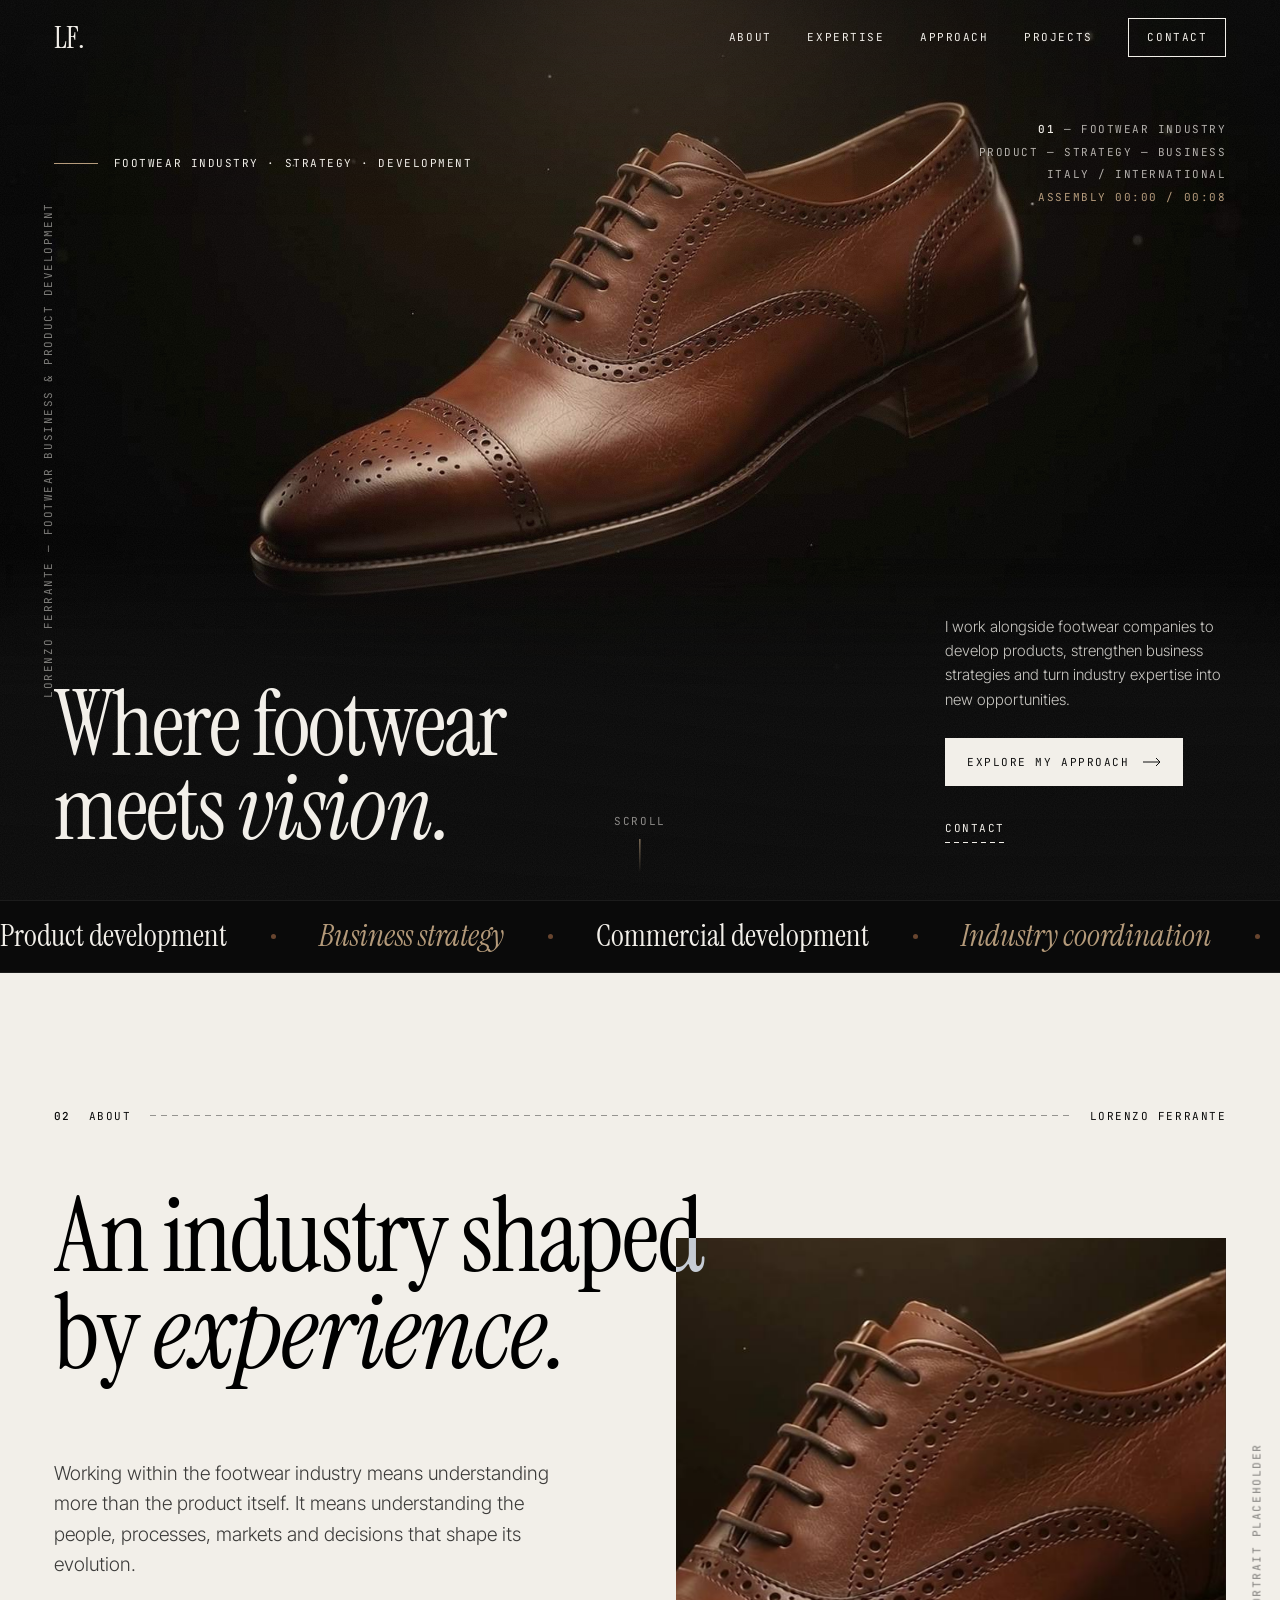
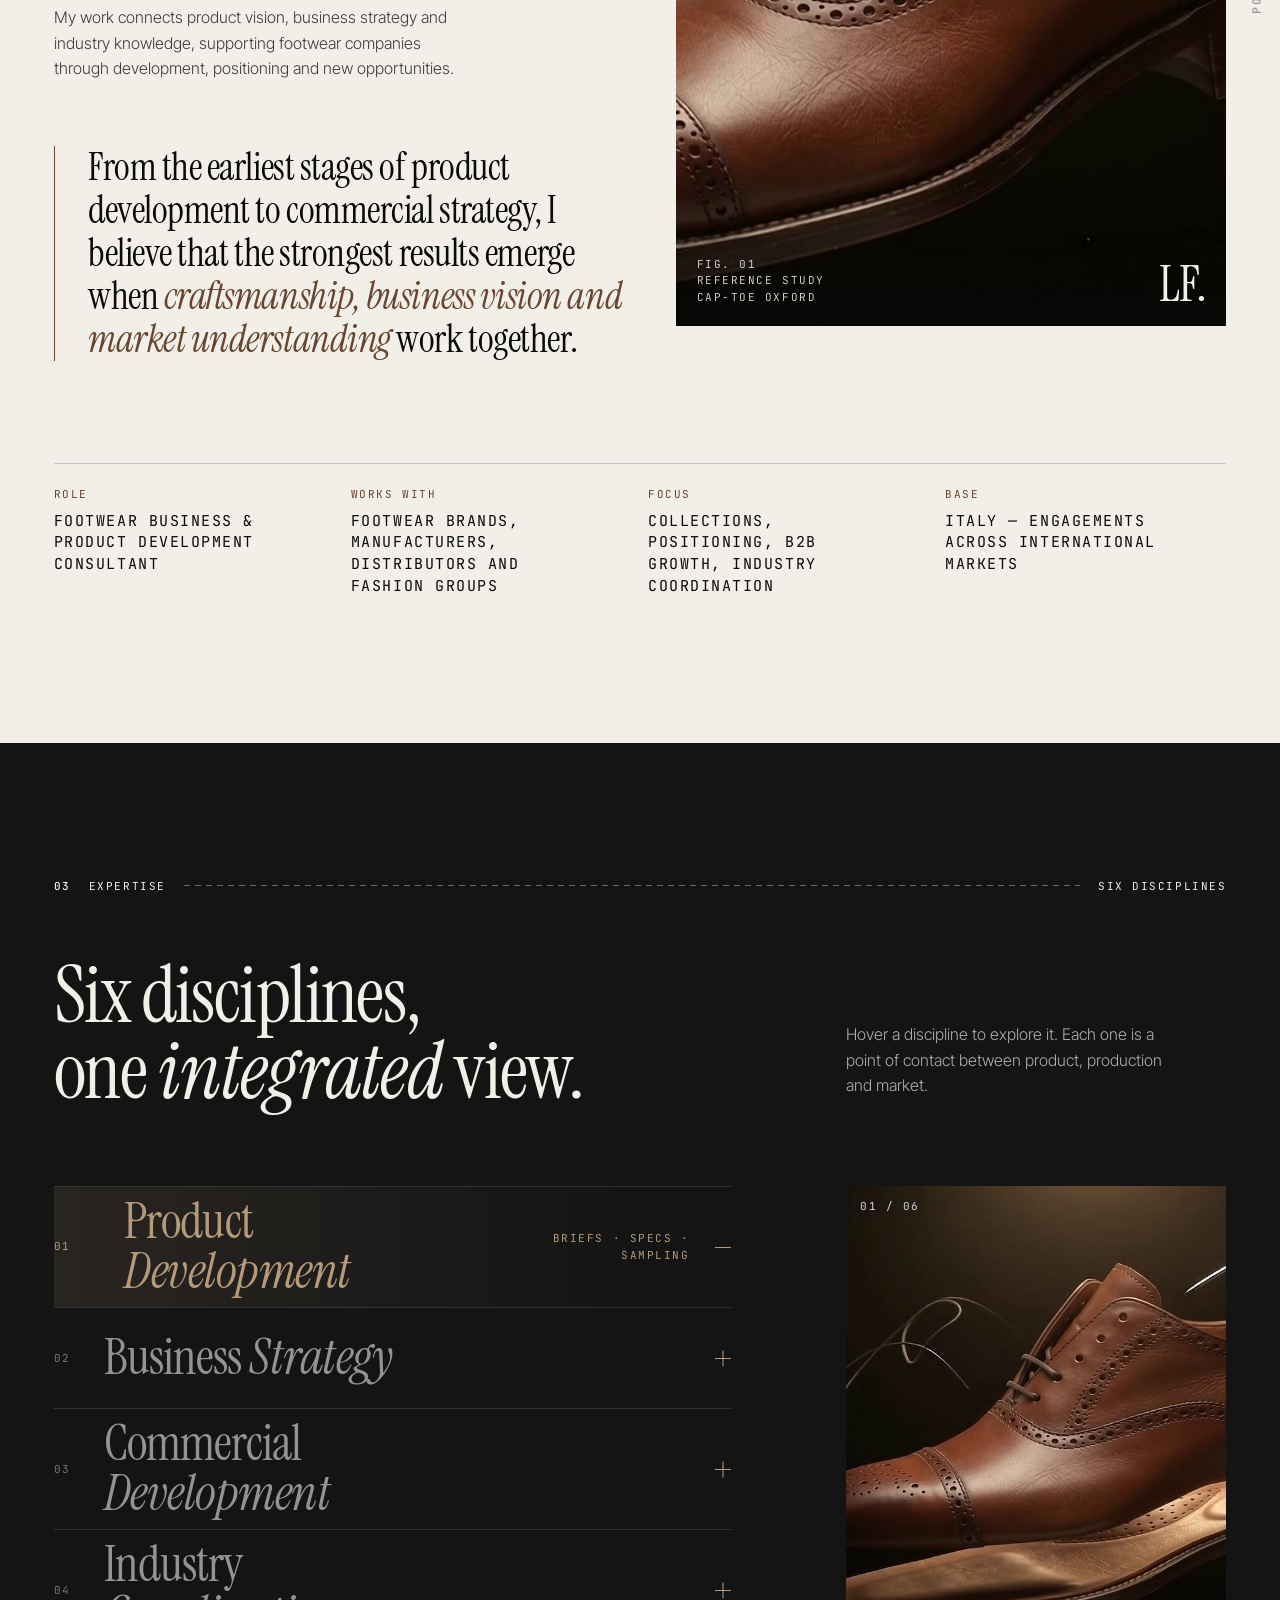
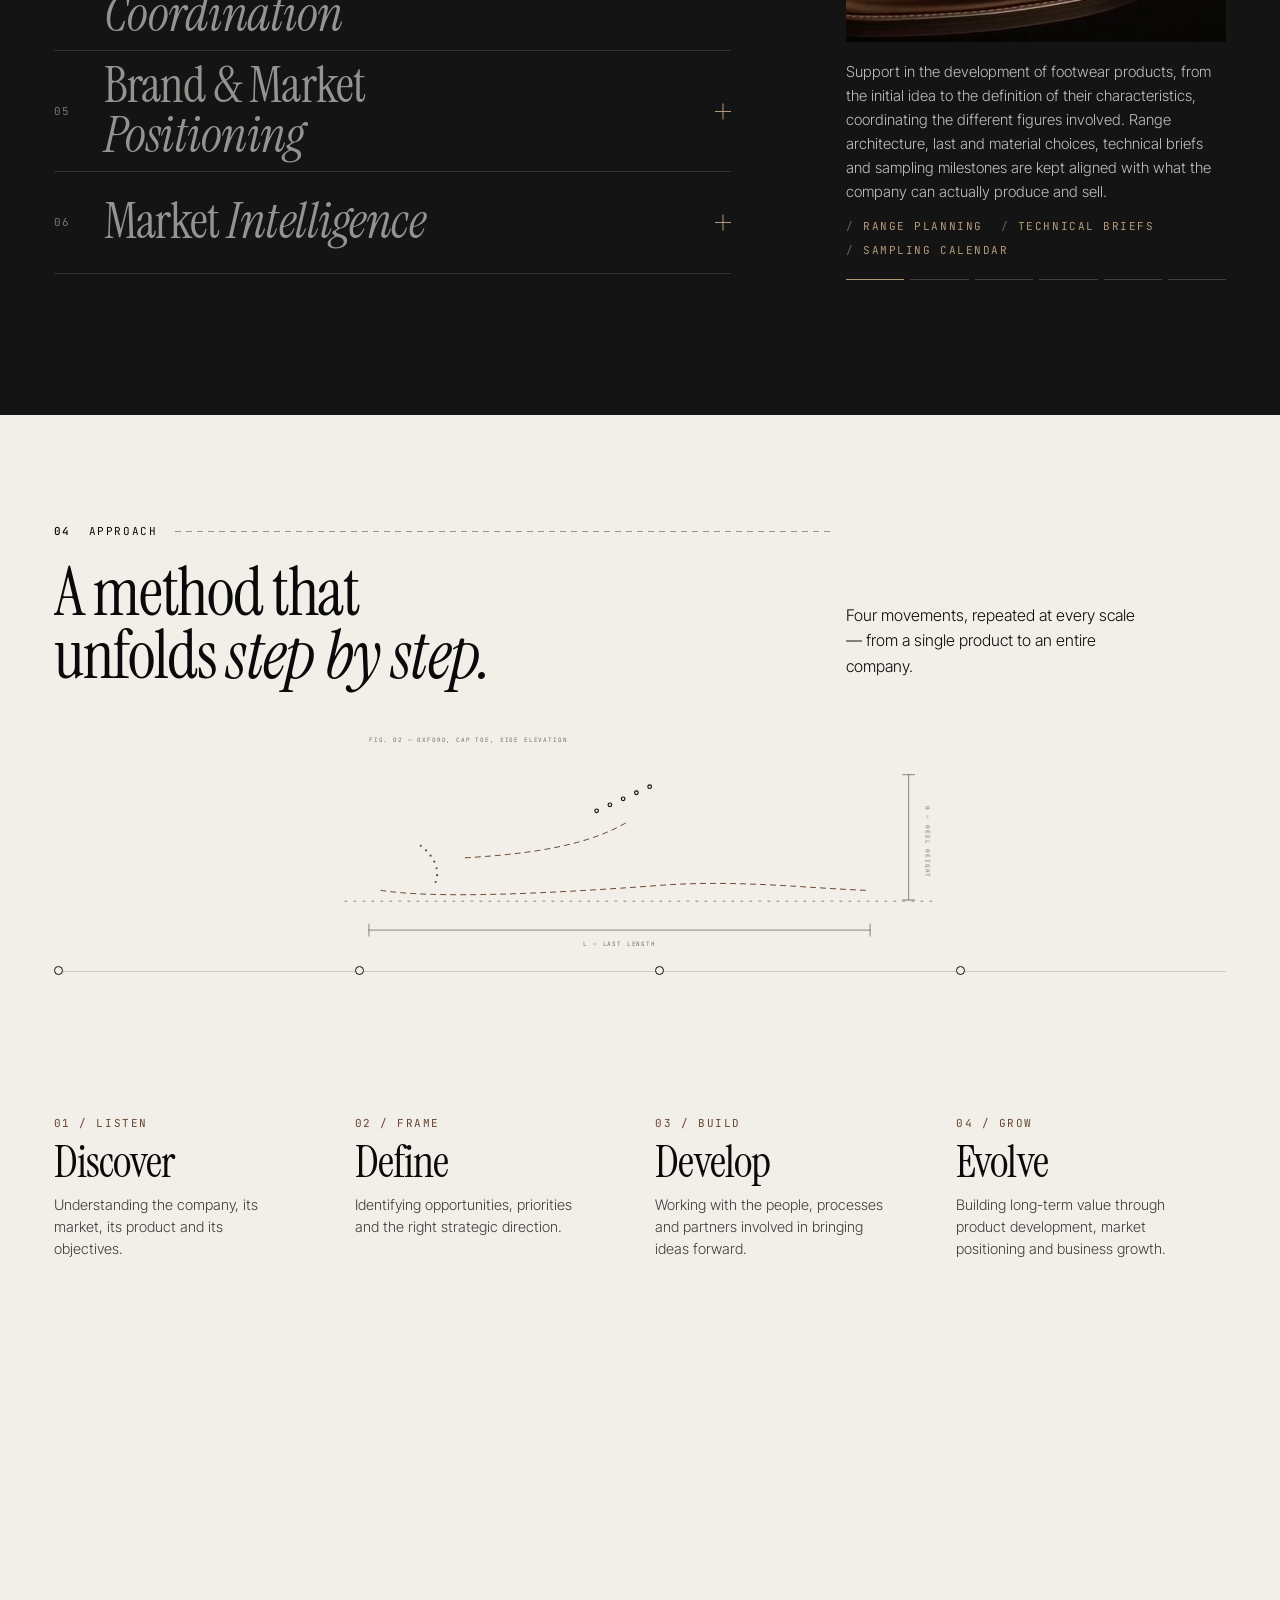
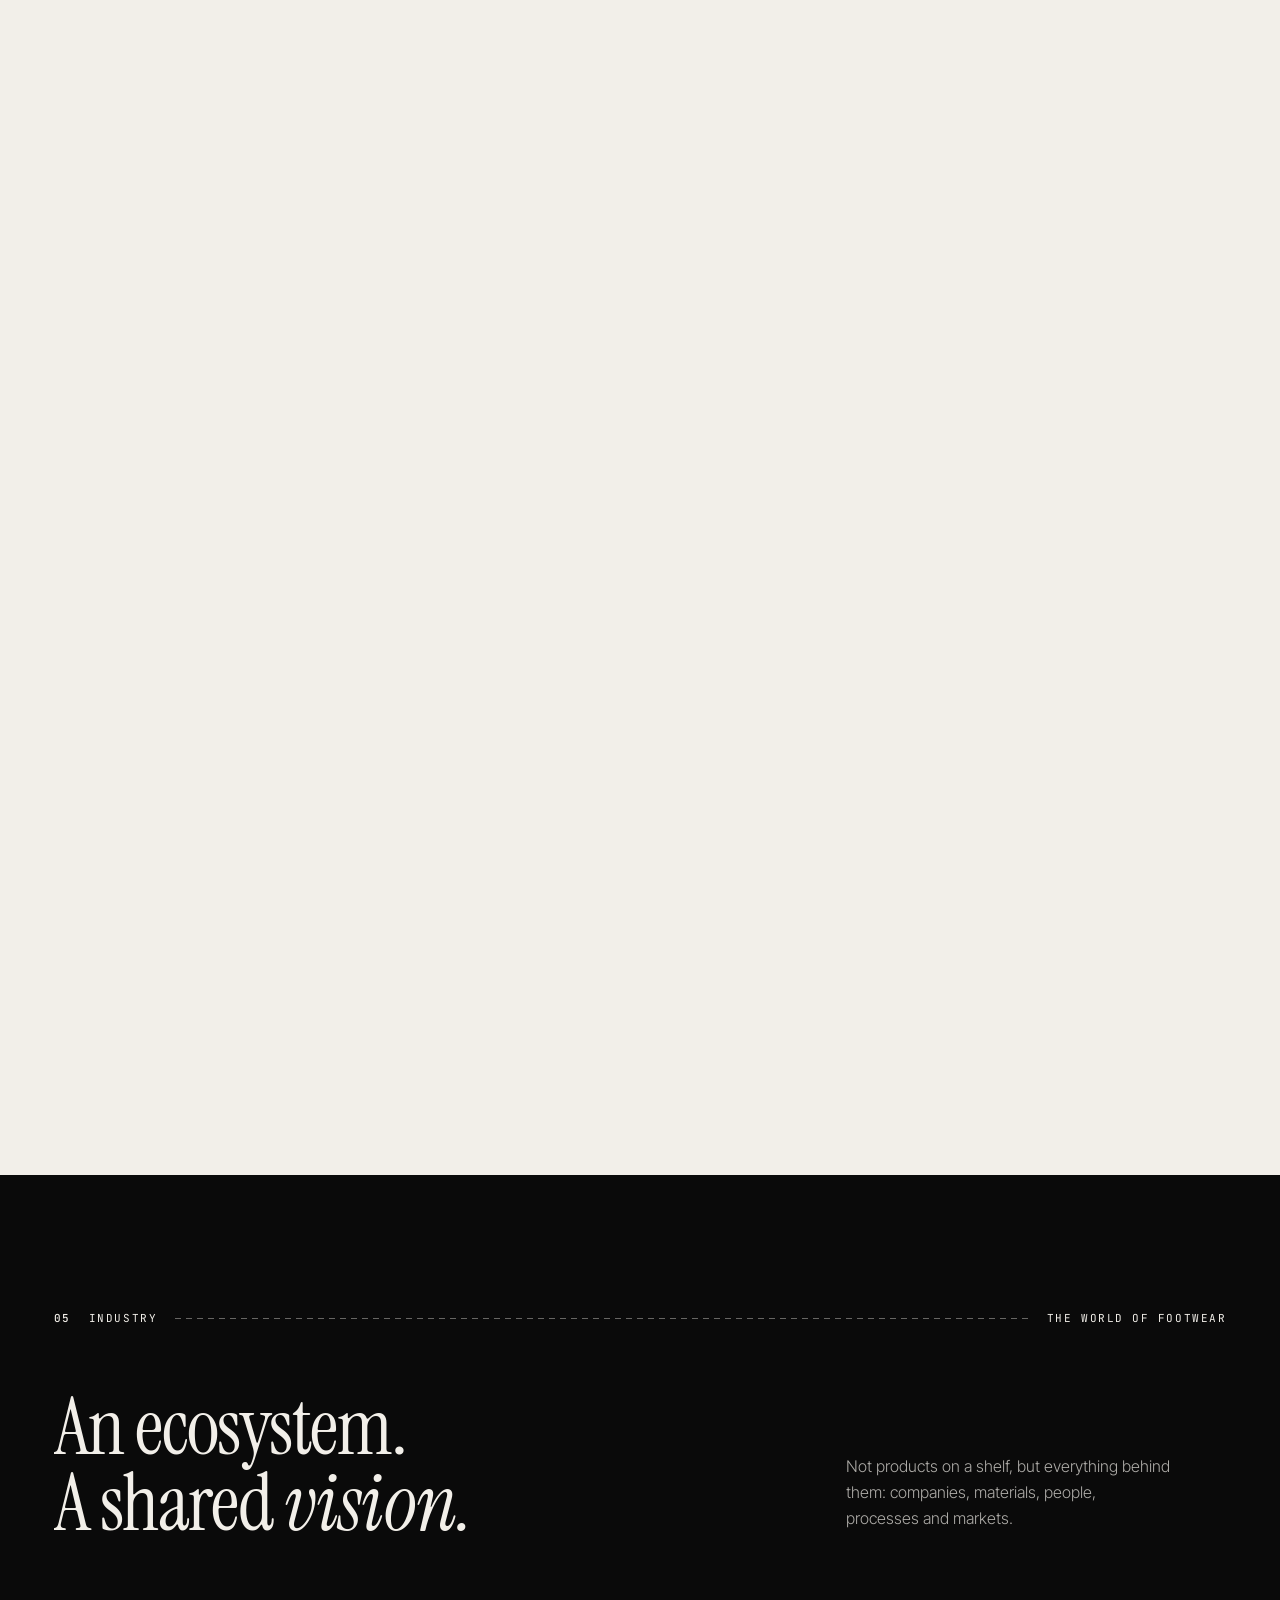
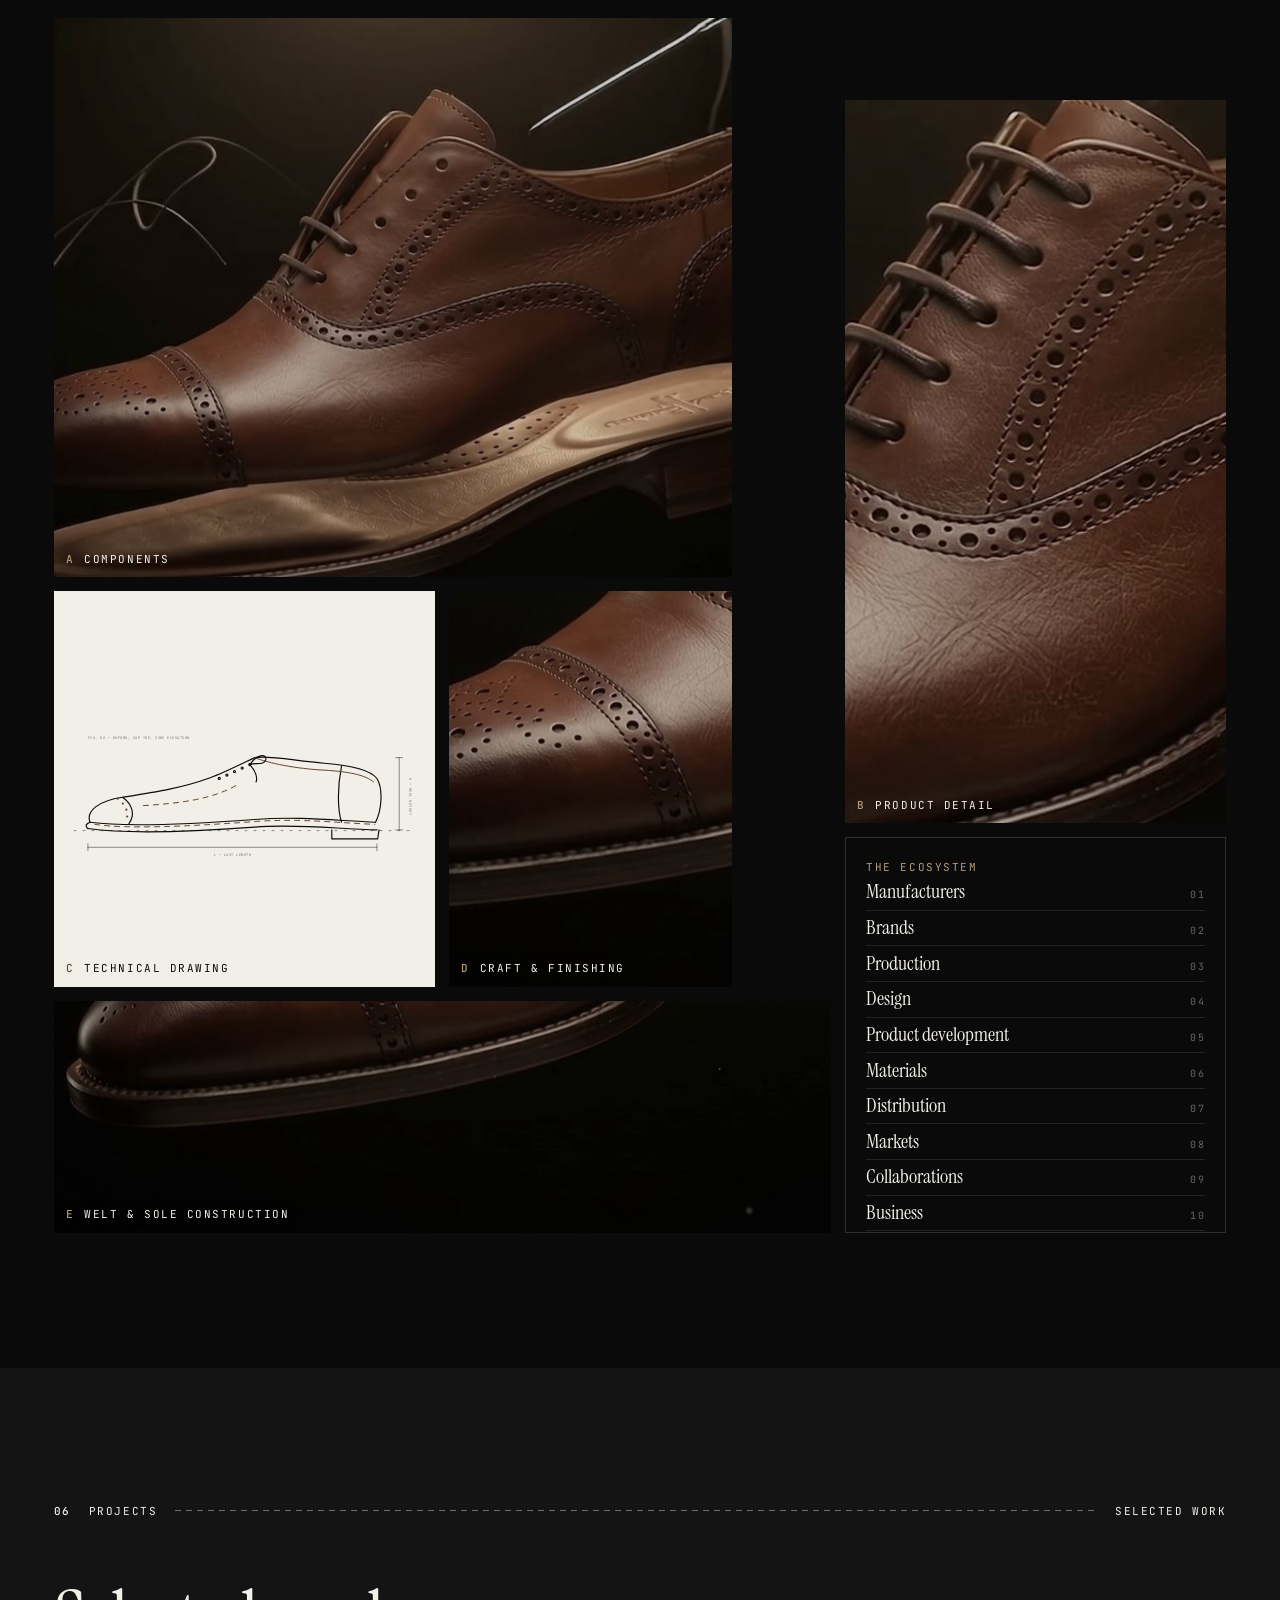
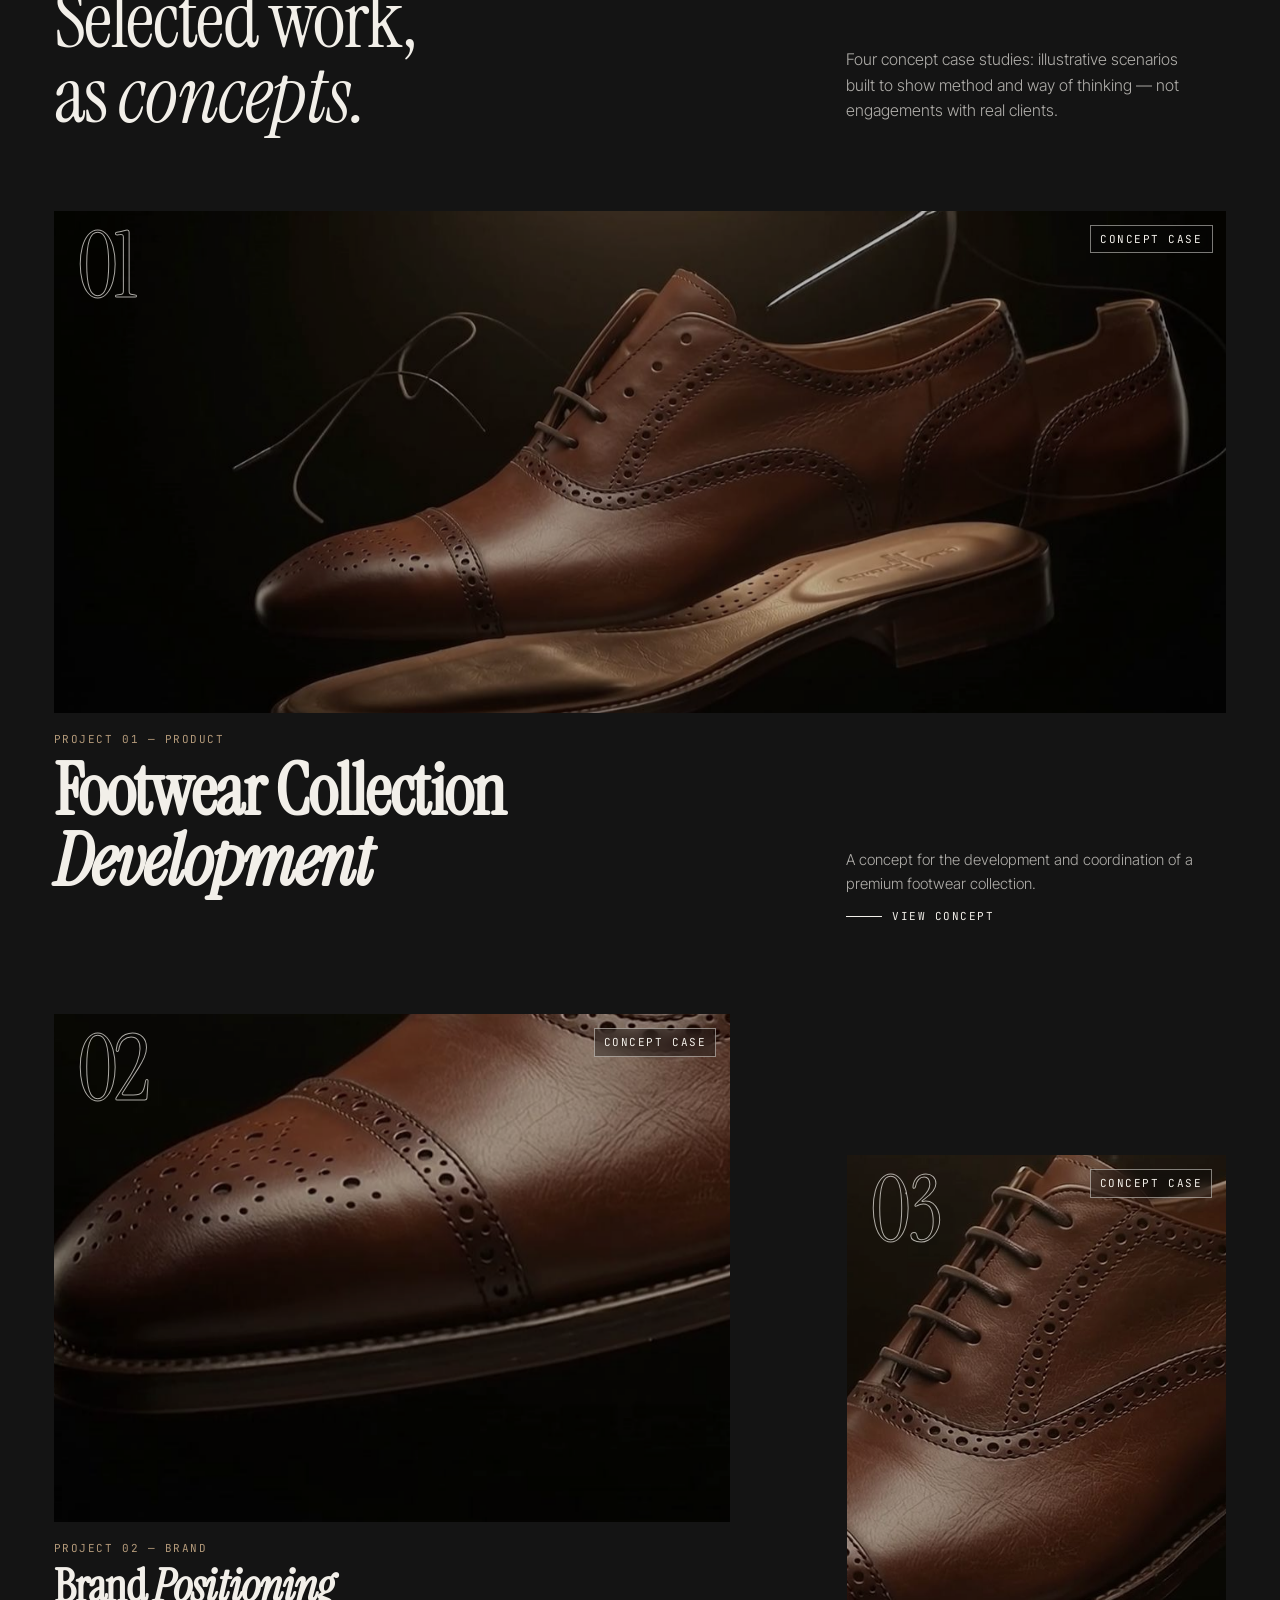
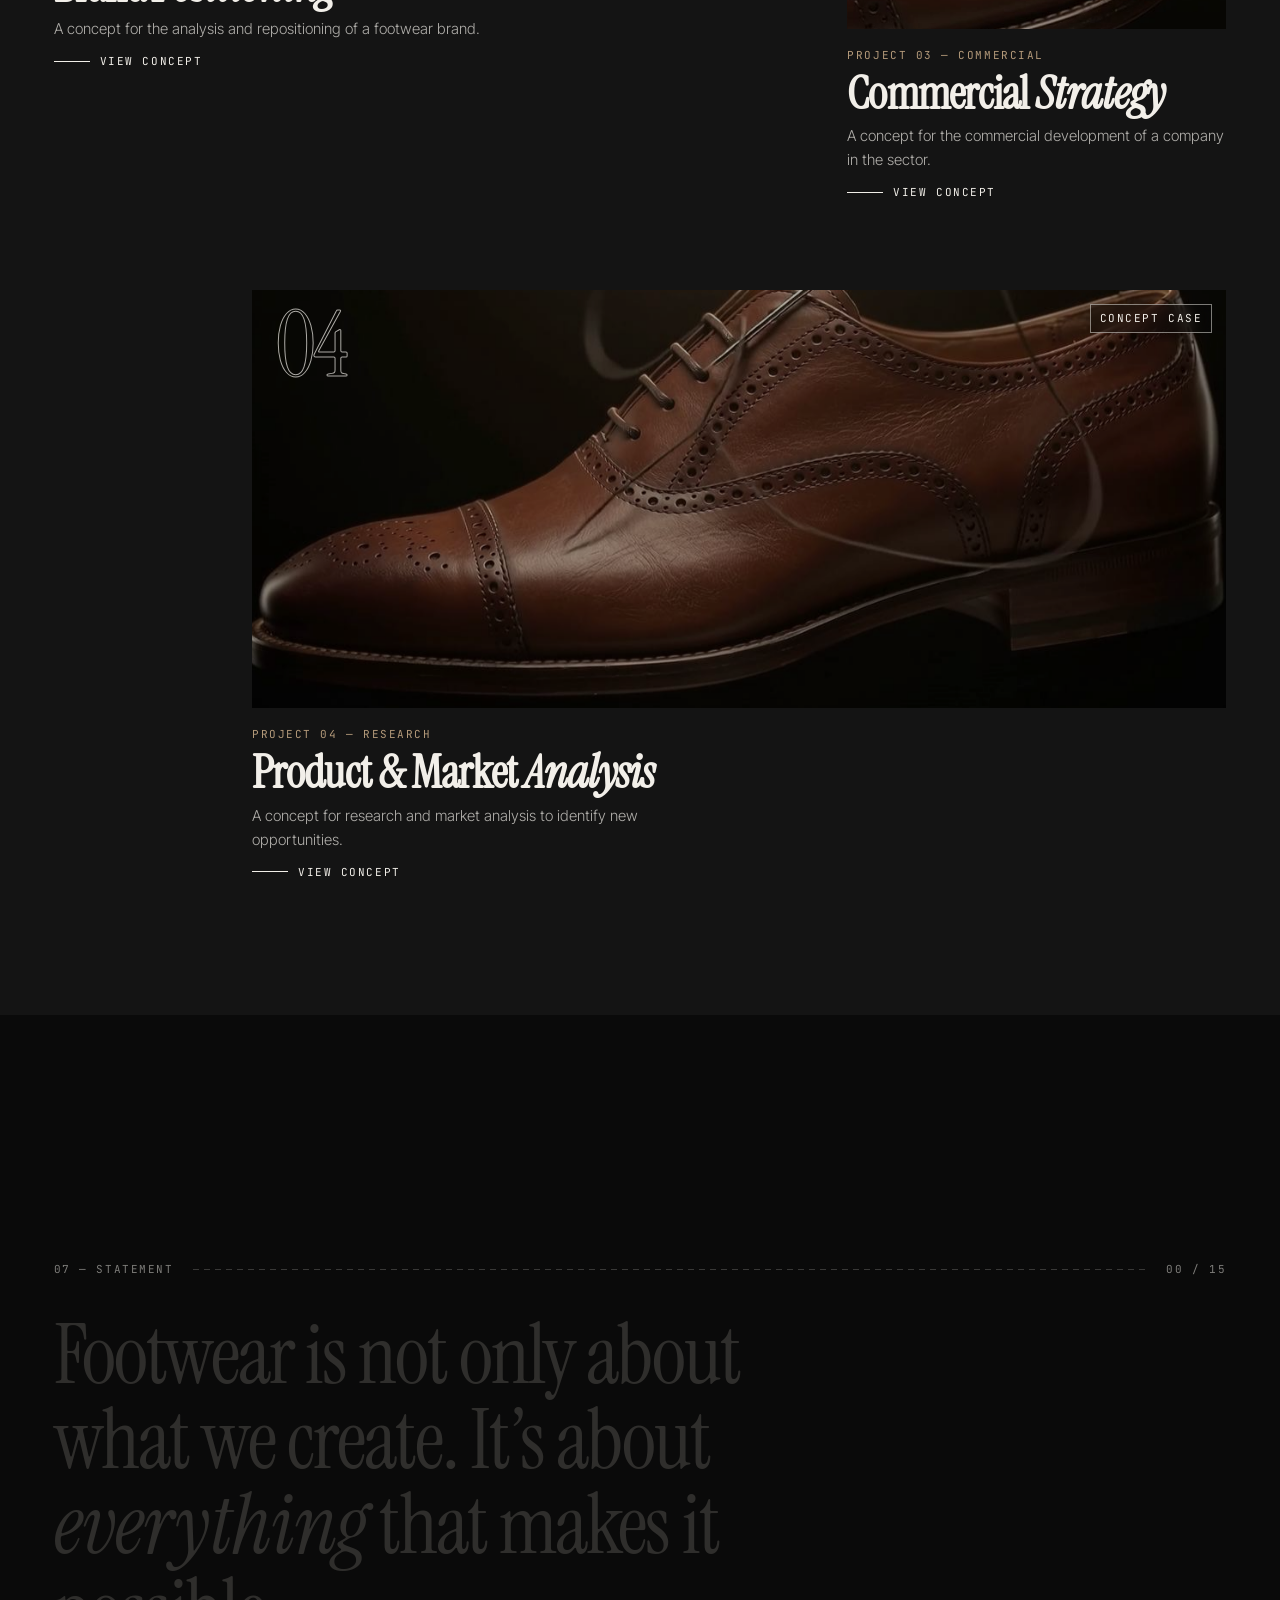
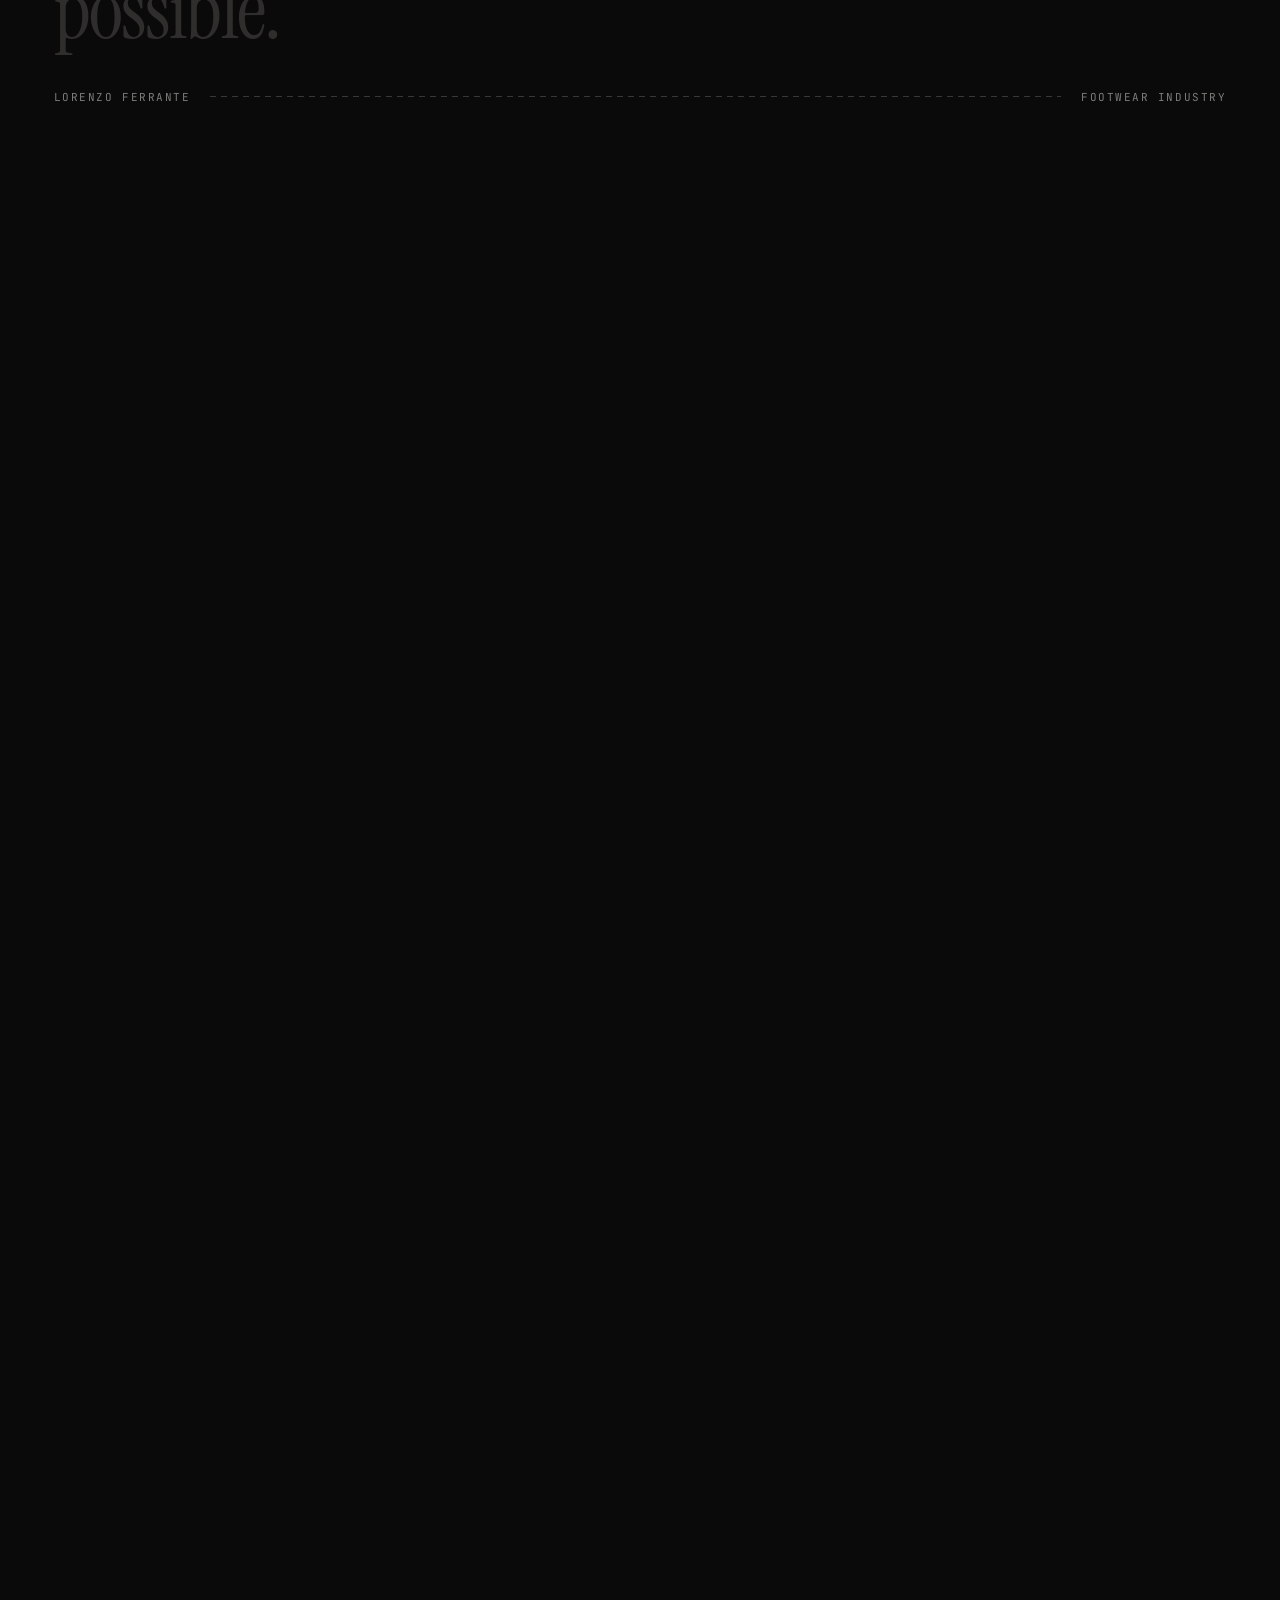
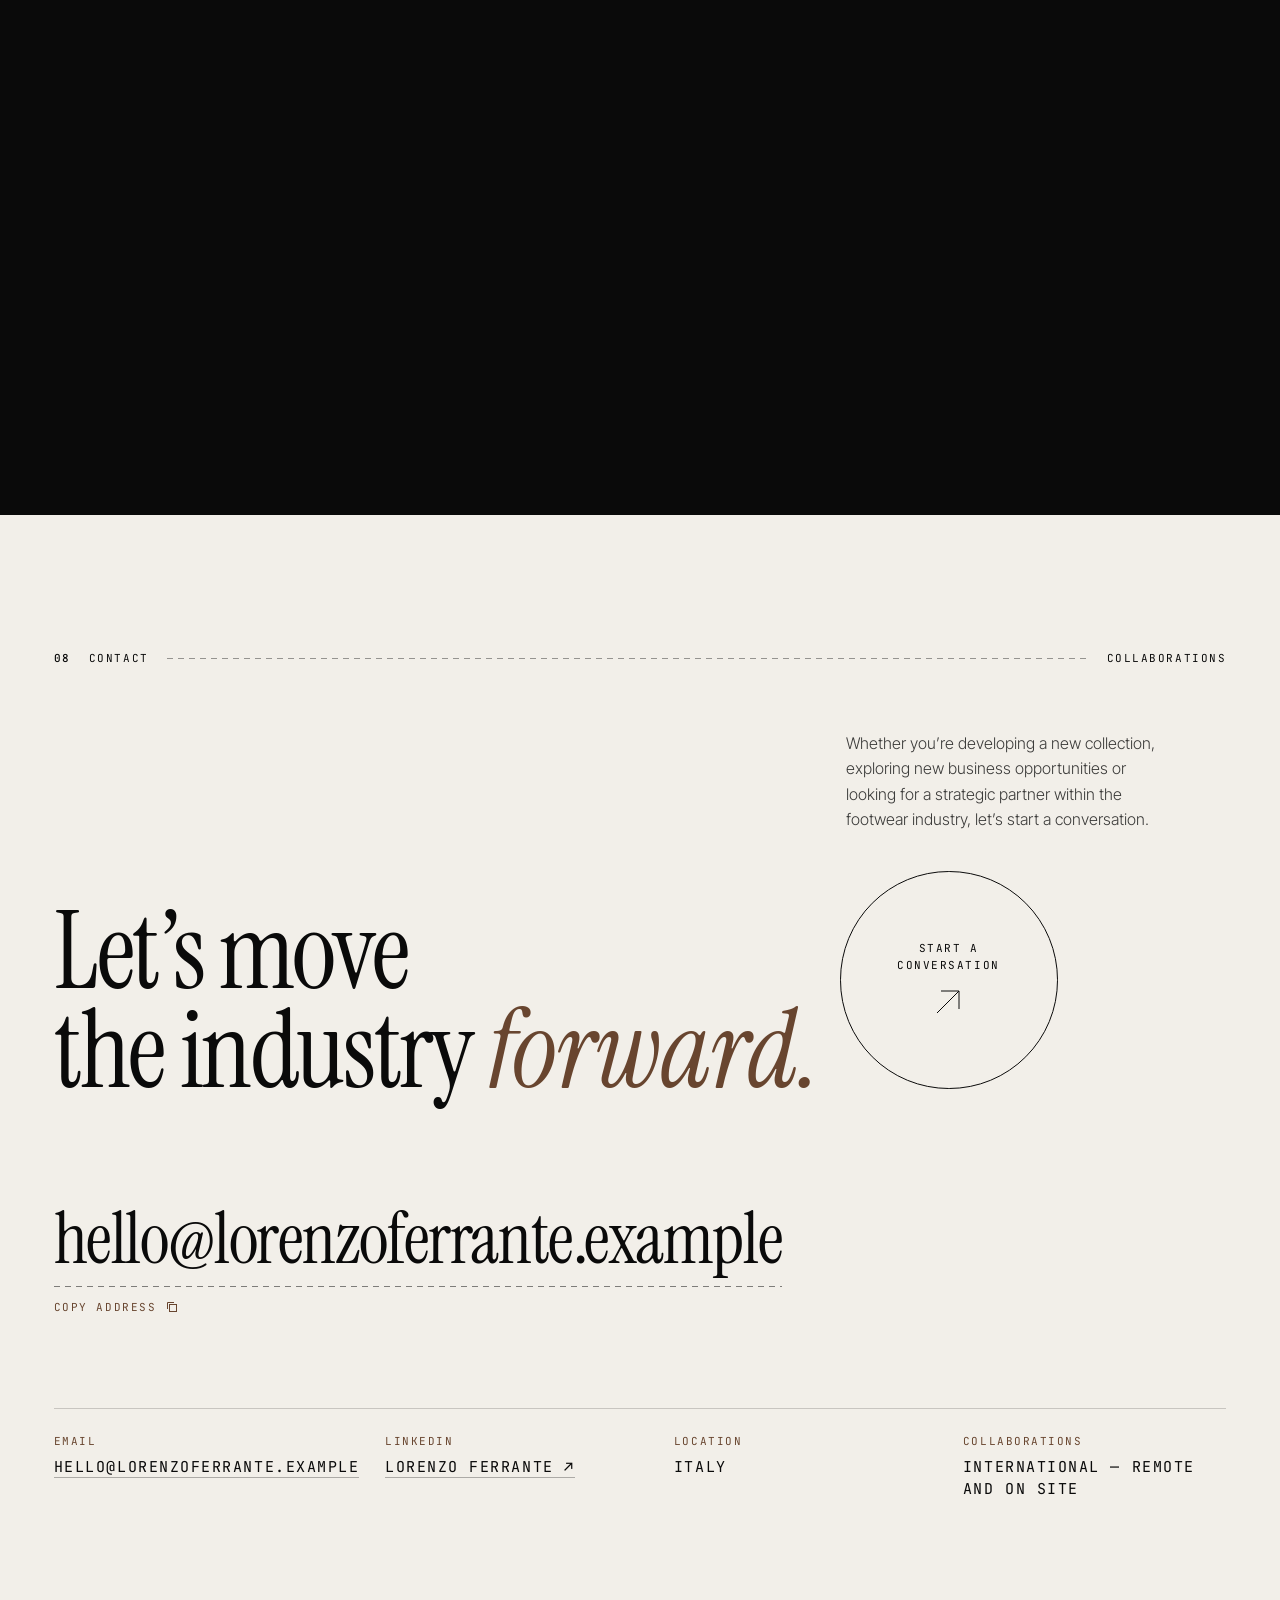
==== index.html @ ce283a49 "Add Lorenzo Ferrante footwear consultant site Co-Authored-By: Claude Sonnet 5.5 <noreply@anthropic.c" ====
<!doctype html>
<html lang="en">
<head>
<meta charset="utf-8">
<meta name="viewport" content="width=device-width, initial-scale=1, viewport-fit=cover">
<title>Lorenzo Ferrante — Footwear Business & Product Development Consultant</title>
<meta name="description" content="Lorenzo Ferrante works alongside footwear companies to develop products, strengthen business strategies and turn industry expertise into new opportunities. Italy / International.">
<meta name="theme-color" content="#0A0A0A">
<meta property="og:type" content="website">
<meta property="og:title" content="Lorenzo Ferrante — Where footwear meets vision.">
<meta property="og:description" content="Footwear Business & Product Development Consultant. Product, strategy, commercial development. Italy / International.">
<meta name="twitter:card" content="summary_large_image">
<link rel="preconnect" href="https://fonts.googleapis.com">
<link rel="preconnect" href="https://fonts.gstatic.com" crossorigin>
<link href="https://fonts.googleapis.com/css2?family=Instrument+Serif:ital@0;1&family=Inter+Tight:wght@300;400;500;600&family=JetBrains+Mono:wght@400;500&display=swap" rel="stylesheet">
<script>document.documentElement.classList.add('js')</script>
<noscript><style>.hero__poster{opacity:1!important}.hero__curtain{display:none}[data-io],.ln__i{opacity:1!important;transform:none!important;clip-path:none!important}</style></noscript>
<style>
/* ==========================================================================
   TOKENS
   ========================================================================== */
:root{
  --black:#0A0A0A; --carbon:#141414; --anthracite:#222222;
  --ivory:#F2EFE9; --leather:#B49A7A; --cuoio:#68452F; --steel:#8E8E88;
  --serif:"Instrument Serif","Cormorant Garamond",Georgia,"Times New Roman",serif;
  --sans:"Inter Tight","Inter",system-ui,-apple-system,"Segoe UI",Roboto,sans-serif;
  --mono:"JetBrains Mono",ui-monospace,SFMono-Regular,Menlo,monospace;
  --gutter:clamp(20px,4.2vw,72px);
  --ease:cubic-bezier(.77,0,.18,1);
  --ease-out:cubic-bezier(.16,1,.3,1);
  --nav-h:76px;
}
*,*::before,*::after{box-sizing:border-box;margin:0;padding:0}
html{background:var(--black);-webkit-text-size-adjust:100%;scroll-behavior:auto}
body{font-family:var(--sans);font-weight:300;font-size:16px;line-height:1.6;color:var(--ivory);background:var(--black);overflow-x:clip;-webkit-font-smoothing:antialiased;text-rendering:optimizeLegibility}
img,video,svg{display:block;max-width:100%}
a{color:inherit;text-decoration:none}
button{font:inherit;color:inherit;background:none;border:0;cursor:pointer;text-align:inherit}
ul,ol{list-style:none}
::selection{background:var(--leather);color:var(--black)}
:focus-visible{outline:1px solid var(--leather);outline-offset:4px}
.skip{position:fixed;left:12px;top:-60px;z-index:200;background:var(--ivory);color:var(--black);padding:10px 14px;font:500 12px var(--mono);letter-spacing:.1em;text-transform:uppercase}
.skip:focus{top:12px}
/* film grain — static, cheap */
body::after{content:"";position:fixed;inset:0;z-index:90;pointer-events:none;opacity:.055;background-image:url("data:image/svg+xml;utf8,<svg xmlns='http://www.w3.org/2000/svg' width='160' height='160'><filter id='n'><feTurbulence type='fractalNoise' baseFrequency='.9' numOctaves='2' stitchTiles='stitch'/><feColorMatrix values='0 0 0 0 1  0 0 0 0 1  0 0 0 0 1  0 0 0 .9 0'/></filter><rect width='100%' height='100%' filter='url(%23n)'/></svg>")}

/* ==========================================================================
   TYPE
   ========================================================================== */
.mono{font-family:var(--mono);font-weight:400;font-size:11px;letter-spacing:.14em;text-transform:uppercase;line-height:1.5}
.display{font-family:var(--serif);font-weight:400;font-size:clamp(3rem,8.2vw,9.4rem);line-height:.92;letter-spacing:-.022em}
.display em,.h2 em,.statement em,.xp__t em{font-style:italic;letter-spacing:-.01em}
.h2{font-family:var(--serif);font-weight:400;font-size:clamp(2.6rem,6.2vw,7rem);line-height:.95;letter-spacing:-.02em}
.lead{font-size:clamp(1.05rem,1.35vw,1.3rem);line-height:1.6}
.stitch{height:1px;color:currentColor;opacity:.4;background:repeating-linear-gradient(90deg,currentColor 0 6px,transparent 6px 11px)}
.stitch--v{width:1px;height:auto;background:repeating-linear-gradient(180deg,currentColor 0 6px,transparent 6px 11px)}
.sec-label{display:flex;align-items:center;gap:18px;margin-bottom:clamp(28px,5vw,72px)}
.sec-label .stitch{flex:1}
.sec-label b{font-weight:500}

/* ==========================================================================
   SECTIONS BASE / THEMES
   ========================================================================== */
section{position:relative}
.sec{padding:clamp(88px,15vh,200px) var(--gutter)}
.theme-light{background:var(--ivory);color:var(--black)}
.theme-carbon{background:var(--carbon)}
.theme-black{background:var(--black)}
.vlabel{position:absolute;writing-mode:vertical-rl;transform:rotate(180deg);white-space:nowrap;opacity:.5}

/* ==========================================================================
   REVEAL SYSTEM
   ========================================================================== */
.js [data-io]{opacity:0;transform:translate3d(0,34px,0);transition:opacity 1.1s var(--ease-out) var(--d,0s),transform 1.3s var(--ease-out) var(--d,0s)}
.js [data-io].is-in{opacity:1;transform:none}
.ln{display:block;overflow:hidden;padding:0 .12em .14em 0;margin:0 -.12em -.14em 0}
.ln__i{display:block;will-change:transform}
.js [data-lines]:not(.hero__title) .ln__i{transform:translate3d(0,112%,0) rotate(2deg);transform-origin:0 100%;transition:transform 1.25s var(--ease-out) calc(var(--i,0)*.09s + var(--d,0s))}
.js [data-lines].is-in .ln__i,.js .is-ready .hero__title .ln__i{transform:none}
.js [data-lines]{opacity:1;transform:none}
/* image reveal */
.rv{position:relative;overflow:hidden;background:var(--anthracite)}
.js .rv{clip-path:inset(0 0 100% 0);transition:clip-path 1.4s var(--ease) var(--d,0s)}
.js .rv.is-in{clip-path:inset(0)}
.rv .px{position:absolute;inset:-7% 0;will-change:transform}
.rv img{width:100%;height:100%;object-fit:cover;transform:scale(1.16);transition:transform 2s var(--ease-out) var(--d,0s),filter .9s ease}
.rv.is-in img{transform:scale(1)}

/* ==========================================================================
   NAV
   ========================================================================== */
.nav{position:fixed;inset:0 0 auto 0;z-index:80;height:var(--nav-h);display:flex;align-items:center;justify-content:space-between;padding:0 var(--gutter);transition:background .5s ease,color .5s ease,transform .6s var(--ease),border-color .5s;border-bottom:1px solid transparent;color:var(--ivory)}
.nav.is-scrolled{background:rgba(10,10,10,.78);-webkit-backdrop-filter:blur(14px);backdrop-filter:blur(14px);border-color:rgba(242,239,233,.08)}
.nav.is-light{color:var(--black)}
.nav.is-light.is-scrolled{background:rgba(242,239,233,.82);border-color:rgba(10,10,10,.08)}
.nav.is-hidden{transform:translateY(-100%)}
.nav.menu-open{background:transparent;border-color:transparent;color:var(--ivory);transform:none;-webkit-backdrop-filter:none;backdrop-filter:none}
.nav__logo{font-family:var(--serif);font-size:31px;letter-spacing:-.02em;line-height:1;display:flex;align-items:baseline;gap:14px}
.nav__logo small{font:400 10px var(--mono);letter-spacing:.16em;text-transform:uppercase;opacity:.55;display:none}
.nav__links{display:flex;gap:clamp(20px,2.8vw,46px);align-items:center}
.nav__links a{position:relative;padding:6px 0}
.nav__links a:not(.nav__cta)::after{content:"";position:absolute;left:0;right:0;bottom:0;height:1px;background:currentColor;transform:scaleX(0);transform-origin:right;transition:transform .6s var(--ease)}
.nav__links a:not(.nav__cta):hover::after,.nav__links a.is-active::after{transform:scaleX(1);transform-origin:left}
.nav__cta{border:1px solid currentColor;padding:10px 18px!important;transition:background .4s,color .4s}
.nav__cta:hover{background:var(--ivory);color:var(--black)}
.nav.is-light .nav__cta:hover{background:var(--black);color:var(--ivory)}
.burger{display:none;align-items:center;gap:12px;padding:10px 0;position:relative;z-index:2}
.burger__lines{position:relative;width:30px;height:12px}
.burger__lines i{position:absolute;left:0;right:0;height:1px;background:currentColor;transition:transform .7s var(--ease),top .7s var(--ease),width .5s var(--ease)}
.burger__lines i:nth-child(1){top:0}.burger__lines i:nth-child(2){top:11px;width:60%;left:auto;right:0}
.menu-open .burger__lines i:nth-child(1){top:5px;transform:rotate(45deg)}
.menu-open .burger__lines i:nth-child(2){top:5px;width:100%;transform:rotate(-45deg)}
.burger__txt{position:relative;display:block;height:1.5em;overflow:hidden;width:5.2em}
.burger__txt span{display:block;transition:transform .6s var(--ease)}
.menu-open .burger__txt span{transform:translateY(-100%)}
.progress{position:absolute;left:0;bottom:-1px;height:1px;width:100%;background:var(--leather);transform:scaleX(0);transform-origin:0 50%}

/* fullscreen menu */
.menu{position:fixed;inset:0;z-index:70;background:var(--black);color:var(--ivory);display:grid;grid-template-columns:1fr;align-content:center;padding:calc(var(--nav-h) + 24px) var(--gutter) 32px;clip-path:inset(0 0 100% 0);visibility:hidden;transition:clip-path .9s var(--ease),visibility 0s linear .9s;overflow:hidden}
.menu.is-open{clip-path:inset(0);visibility:visible;transition:clip-path .9s var(--ease),visibility 0s}
.menu__list li{overflow:hidden;border-top:1px solid rgba(242,239,233,.1)}
.menu__list li:last-child{border-bottom:1px solid rgba(242,239,233,.1)}
.menu__list a{display:flex;align-items:baseline;gap:18px;padding:clamp(6px,1.6vh,16px) 0;font-family:var(--serif);font-size:clamp(2.5rem,9vw,6.4rem);line-height:1.02;letter-spacing:-.02em;transform:translateY(105%);transition:transform .9s var(--ease) calc(.05s*var(--i)),color .4s,padding .5s var(--ease)}
.menu.is-open .menu__list a{transform:none;transition-delay:calc(.28s + .06s*var(--i)),0s,0s}
.menu__list a .mono{color:var(--leather);min-width:2.2em}
.menu__list a:hover,.menu__list a:focus-visible{color:var(--leather);padding-left:18px}
.menu__aside{display:none}
.menu__foot{margin-top:clamp(20px,4vh,40px);display:flex;justify-content:space-between;gap:20px;flex-wrap:wrap;opacity:0;transition:opacity .8s ease .7s}
.menu.is-open .menu__foot{opacity:.7}
.menu__eyelets{position:absolute;right:calc(var(--gutter) - 6px);top:0;bottom:0;width:36px;display:none}

/* ==========================================================================
   HERO
   ========================================================================== */
.hero{position:relative;height:100vh;height:100svh;min-height:640px;background:var(--black);overflow:hidden;isolation:isolate}
.hero__media{position:absolute;left:0;right:0;top:0;bottom:12vh;-webkit-mask-image:linear-gradient(#000 80%,transparent);mask-image:linear-gradient(#000 80%,transparent);transform-origin:60% 40%;will-change:transform}
.hero__poster,.hero__video{position:absolute;inset:0;width:100%;height:100%;object-fit:cover;object-position:50% 50%}
.hero__poster{opacity:0;transition:opacity 1s ease}
.hero__video{opacity:0;transition:opacity 1.4s ease;background:#000}
.hero__video.is-on{opacity:1}
.hero.no-video .hero__poster{opacity:1}
.hero__shade{position:absolute;inset:0;z-index:1;pointer-events:none;background:
  linear-gradient(180deg,rgba(10,10,10,.6),rgba(10,10,10,0) 24%),
  radial-gradient(120% 70% at 0% 100%,rgba(10,10,10,.82),rgba(10,10,10,0) 60%),
  linear-gradient(0deg,rgba(10,10,10,.92),rgba(10,10,10,0) 38%)}
.hero__curtain{position:absolute;inset:0;z-index:5;background:var(--black);pointer-events:none;transition:opacity 1.8s ease .15s}
.is-ready .hero__curtain{opacity:0}
.hero__ui{position:absolute;inset:0;z-index:3;padding:calc(var(--nav-h) + clamp(20px,5vh,56px)) var(--gutter) clamp(28px,5.5vh,64px);display:grid;grid-template-columns:repeat(12,1fr);grid-template-rows:auto 1fr auto;column-gap:16px;will-change:transform,opacity}
.hero__label{grid-column:1/8;grid-row:1;display:flex;align-items:center;gap:16px}
.hero__label::before{content:"";width:44px;height:1px;background:var(--leather);transform-origin:0 50%;transform:scaleX(0);transition:transform 1.3s var(--ease) .9s}
.is-ready .hero__label::before{transform:none}
.hero__label span,.hero__meta>*{opacity:0;transform:translateY(12px);transition:opacity 1s ease 1s,transform 1.2s var(--ease-out) 1s}
.is-ready .hero__label span,.is-ready .hero__meta>*{opacity:1;transform:none}
.hero__meta>*:nth-child(2){transition-delay:1.12s}.hero__meta>*:nth-child(3){transition-delay:1.24s}.hero__meta>*:nth-child(4){transition-delay:1.36s}
.hero__meta{grid-column:9/13;grid-row:1;justify-self:end;text-align:right;display:grid;gap:6px;color:rgba(242,239,233,.72)}
.hero__meta b{font-weight:500;color:var(--ivory)}
.hero__tc{color:var(--leather);font-variant-numeric:tabular-nums}
.hero__bottom{grid-column:1/13;grid-row:3;display:grid;grid-template-columns:repeat(12,1fr);column-gap:16px;align-items:end}
.hero__title{grid-column:1/9}
.hero__title .ln__i{transform:translate3d(0,115%,0) rotate(3deg);transform-origin:0 100%;transition:transform 1.6s var(--ease-out) calc(.55s + var(--i)*.14s)}
.hero__title{font-size:clamp(3rem,7.1vw,8.4rem)}
.hero__side{grid-column:10/13;display:grid;gap:26px;padding-bottom:.6vw}
.hero__side p{font-size:clamp(.95rem,1.12vw,1.1rem);line-height:1.6;color:rgba(242,239,233,.82);max-width:36ch}
.hero__ctas{display:flex;align-items:center;gap:28px;flex-wrap:wrap}
.hero__side>*{opacity:0;transform:translateY(20px);transition:opacity 1.2s ease 1.5s,transform 1.4s var(--ease-out) 1.5s}
.hero__side>*:nth-child(2){transition-delay:1.7s}
.is-ready .hero__side>*{opacity:1;transform:none}
.btn{position:relative;display:inline-flex;align-items:center;gap:14px;padding:16px 22px;background:var(--ivory);color:var(--black);overflow:hidden;isolation:isolate;transition:color .5s}
.btn::before{content:"";position:absolute;inset:0;background:var(--leather);transform:translateY(101%);transition:transform .6s var(--ease);z-index:-1}
.btn:hover::before{transform:none}
.btn svg{width:18px;height:10px;transition:transform .5s var(--ease)}
.btn:hover svg{transform:translateX(6px)}
.link-u{position:relative;display:inline-block;padding:6px 0}
.link-u::after{content:"";position:absolute;left:0;right:0;bottom:0;height:1px;background:repeating-linear-gradient(90deg,currentColor 0 5px,transparent 5px 9px);transition:transform .6s var(--ease);transform-origin:left}
.link-u:hover::after{transform:scaleX(.35)}
.hero__rail{position:absolute;z-index:3;left:calc(var(--gutter) - 14px);top:50%;transform:translateY(-50%) rotate(180deg);writing-mode:vertical-rl;color:rgba(242,239,233,.5);opacity:0;transition:opacity 1.4s ease 1.8s;white-space:nowrap}
.is-ready .hero__rail{opacity:1}
.hero__replay{position:absolute;z-index:4;right:var(--gutter);top:50%;transform:translateY(-50%);color:var(--leather);display:flex;align-items:center;gap:10px;opacity:0;pointer-events:none;transition:opacity .8s ease}
.hero__replay.is-on{opacity:.9;pointer-events:auto}
.hero__replay:hover{color:var(--ivory)}
.hero__cue{position:absolute;z-index:3;left:50%;bottom:clamp(18px,3vh,30px);transform:translateX(-50%);display:flex;flex-direction:column;align-items:center;gap:10px;color:rgba(242,239,233,.55);opacity:0;transition:opacity 1s ease 2.2s}
.is-ready .hero__cue{opacity:1}
.hero__cue i{display:block;width:1px;height:34px;background:linear-gradient(var(--leather),transparent);animation:cue 2.4s var(--ease) infinite;transform-origin:top}
@keyframes cue{0%{transform:scaleY(0)}50%{transform:scaleY(1);transform-origin:top}51%{transform-origin:bottom}100%{transform:scaleY(0);transform-origin:bottom}}

/* ticker */
.ticker{background:var(--black);border-top:1px solid rgba(242,239,233,.08);border-bottom:1px solid rgba(242,239,233,.08);overflow:hidden;padding:20px 0;color:var(--ivory)}
.ticker__track{display:flex;width:max-content;animation:tick 46s linear infinite;will-change:transform}
.ticker__track span{display:flex;align-items:center;gap:clamp(26px,3.4vw,56px);padding-right:clamp(26px,3.4vw,56px);font-family:var(--serif);font-size:clamp(1.4rem,2.4vw,2.6rem);line-height:1;white-space:nowrap}
.ticker__track i{font-style:italic;color:var(--leather)}
.ticker__track b{width:5px;height:5px;border-radius:50%;background:var(--cuoio);display:block}
@keyframes tick{to{transform:translateX(-50%)}}

/* ==========================================================================
   ABOUT
   ========================================================================== */
.about{overflow:hidden}
.about__grid{display:grid;grid-template-columns:repeat(12,1fr);column-gap:16px;position:relative}
.about__title{grid-column:1/11;grid-row:1;position:relative;z-index:3;color:var(--ivory);mix-blend-mode:difference;pointer-events:none}
.about__fig{grid-column:7/13;grid-row:1/4;margin-top:clamp(50px,3.6vw,70px);position:relative;z-index:1;padding-left:clamp(0px,2.2vw,40px)}
.about__fig .rv{aspect-ratio:4/5}
.about__fig .rv img{object-position:50% 35%}
.fig-cap{position:absolute;left:0;right:0;bottom:0;z-index:2;padding:clamp(14px,1.6vw,24px);display:flex;justify-content:space-between;align-items:flex-end;gap:12px;color:var(--ivory);background:linear-gradient(0deg,rgba(10,10,10,.75),transparent);pointer-events:none}
.fig-cap .mono{opacity:.85}
.fig-cap .mark{font-family:var(--serif);font-size:clamp(2.2rem,4vw,4.4rem);line-height:.8;letter-spacing:-.03em}
.about__vl{right:calc(-1*var(--gutter) + 14px);top:clamp(80px,16vw,260px)}
.about__copy{grid-column:1/7;grid-row:2;margin-top:clamp(36px,6vw,100px);display:grid;gap:clamp(20px,2vw,32px);position:relative;z-index:2}
.about__copy .lead{font-size:clamp(1.1rem,1.5vw,1.45rem);line-height:1.58;max-width:46ch}
.about__copy p{max-width:46ch;opacity:.78}
.about__quote{grid-column:1/7;grid-row:3;margin:clamp(36px,5vw,80px) 0 0;padding-left:clamp(20px,2.6vw,44px);border-left:1px solid var(--cuoio);font-family:var(--serif);font-size:clamp(1.7rem,3vw,3.2rem);line-height:1.12;letter-spacing:-.012em;position:relative;z-index:2}
.about__quote em{color:var(--cuoio)}
.about__data{grid-column:1/13;margin-top:clamp(56px,8vw,130px);display:grid;grid-template-columns:repeat(12,1fr);column-gap:16px;border-top:1px solid rgba(10,10,10,.18)}
.about__data div{grid-column:span 3;padding:22px 0 0;display:grid;gap:8px;align-content:start}
.about__data dt{color:var(--cuoio)}
.about__data dd{font-size:15px;line-height:1.45;font-weight:400;max-width:26ch;padding-bottom:10px}

/* ==========================================================================
   EXPERTISE
   ========================================================================== */
.xp-head{display:grid;grid-template-columns:repeat(12,1fr);column-gap:16px;align-items:end;margin-bottom:clamp(40px,6vw,96px)}
.xp-head .h2{grid-column:1/9}
.xp-head p{grid-column:9/13;color:rgba(242,239,233,.7);max-width:38ch;padding-bottom:10px}
.xp-wrap{display:grid;grid-template-columns:repeat(12,1fr);column-gap:16px;align-items:start}
.xp-list{grid-column:1/8;border-top:1px solid rgba(242,239,233,.14)}
.xp{border-bottom:1px solid rgba(242,239,233,.14);position:relative}
.xp::before{content:"";position:absolute;inset:0;background:linear-gradient(90deg,rgba(180,154,122,.13),rgba(180,154,122,0) 85%);transform:scaleX(0);transform-origin:0 50%;transition:transform .9s var(--ease);pointer-events:none}
.xp.is-open::before{transform:none}
.xp__head{display:flex;align-items:center;gap:clamp(14px,2vw,32px);width:100%;min-height:clamp(78px,11.2vh,118px);padding:10px 0;position:relative}
.xp__n{color:rgba(242,239,233,.45);min-width:2.2em;transition:color .5s}
.xp__t{font-family:var(--serif);font-size:clamp(1.9rem,3.9vw,4.3rem);line-height:1;letter-spacing:-.018em;color:rgba(242,239,233,.58);transition:color .6s,transform .8s var(--ease-out);flex:1}
.xp__tags{display:none;color:var(--leather);text-align:right;max-width:30ch;opacity:0;transform:translateX(-12px);transition:opacity .6s,transform .8s var(--ease-out)}
.xp__plus{position:relative;width:16px;height:16px;flex:none;color:var(--leather)}
.xp__plus::before,.xp__plus::after{content:"";position:absolute;left:0;right:0;top:50%;height:1px;background:currentColor;transition:transform .6s var(--ease)}
.xp__plus::after{transform:rotate(90deg)}
.xp.is-open .xp__plus::after{transform:rotate(0)}
.xp.is-open .xp__t{color:var(--leather);transform:translateX(clamp(8px,1.6vw,26px))}
.xp.is-open .xp__n{color:var(--leather)}
.xp.is-open .xp__tags{opacity:1;transform:none}
.xp__body{display:grid;grid-template-rows:0fr;transition:grid-template-rows .8s var(--ease)}
.xp.is-open .xp__body{grid-template-rows:1fr}
.xp__in{overflow:hidden;min-height:0}
.xp__in>div{padding:4px 0 28px clamp(0px,5vw,64px);display:grid;gap:18px}
.xp__in p{color:rgba(242,239,233,.78);max-width:52ch}
.tags{display:flex;flex-wrap:wrap;gap:8px 18px;color:var(--leather)}
.tags li::before{content:"/ ";opacity:.6}
.xp__m{aspect-ratio:16/10;overflow:hidden;background:var(--anthracite)}
.xp__m img{width:100%;height:100%;object-fit:cover}
.stage{display:none;grid-column:9/13;position:sticky;top:calc(50vh - min(34vh,330px));align-self:start}
.stage__img{position:relative;aspect-ratio:5/6;max-height:62vh;width:100%;overflow:hidden;background:var(--anthracite)}
.stage__img img{position:absolute;inset:0;width:100%;height:100%;object-fit:cover;clip-path:inset(0 0 0 100%);transform:scale(1.18);transition:clip-path 1.1s var(--ease),transform 1.6s var(--ease-out);z-index:1}
.stage__img img.is-on{clip-path:inset(0);transform:scale(1);z-index:2}
.stage__img img.was{clip-path:inset(0 100% 0 0);z-index:1;transition:clip-path 1.1s var(--ease)}
.stage__num{position:absolute;left:14px;top:12px;z-index:4;color:var(--ivory);mix-blend-mode:difference}
.stage__txt{display:grid;margin-top:18px}
.stage__txt>div{grid-area:1/1;opacity:0;transform:translateY(12px);transition:opacity .5s ease,transform .8s var(--ease-out);pointer-events:none}
.stage__txt>div.is-on{opacity:1;transform:none;transition-delay:.25s}
.stage__txt p{color:rgba(242,239,233,.78);font-size:15px;max-width:44ch;margin-bottom:14px}
.stage__bar{display:flex;gap:6px;margin-top:20px}
.stage__bar i{flex:1;height:1px;background:rgba(242,239,233,.2);position:relative;overflow:hidden}
.stage__bar i::after{content:"";position:absolute;inset:0;background:var(--leather);transform:scaleX(0);transform-origin:0 50%;transition:transform .8s var(--ease)}
.stage__bar i.is-on::after{transform:none}

/* ==========================================================================
   APPROACH
   ========================================================================== */
.approach{background:var(--ivory);color:var(--black);padding:0}
.approach__pin{padding:clamp(88px,12vh,150px) var(--gutter) clamp(36px,6vh,64px);display:grid;grid-template-rows:auto 1fr auto;gap:2vh}
.approach__head{display:grid;grid-template-columns:repeat(12,1fr);column-gap:16px;align-items:end}
.approach__head>div{grid-column:1/9}
.approach__head .h2{font-size:clamp(2.4rem,5.2vw,6rem)}
.approach__head p{grid-column:9/13;max-width:34ch;opacity:.7;padding-bottom:8px}
.approach__draw{position:relative;display:flex;align-items:center;justify-content:center;min-height:0}
.approach__draw svg{width:min(100%,1060px);height:auto;max-height:100%;overflow:visible}
.tech path,.tech line,.tech circle{fill:none;stroke:var(--black);stroke-width:1.15;vector-effect:non-scaling-stroke;stroke-linecap:round;stroke-linejoin:round}
.tech .soft{stroke:var(--cuoio);stroke-width:1}
.tech .dots{stroke-dasharray:0 7;stroke-width:2.2;stroke:var(--cuoio)}
.tech .stitch-l{stroke-dasharray:5 5;stroke:var(--cuoio);stroke-width:1}
.tech .dim{stroke:rgba(10,10,10,.45);stroke-width:1}
.tech text{font:400 10px var(--mono);letter-spacing:.14em;fill:rgba(10,10,10,.55);text-transform:uppercase}
.tech .late{opacity:0;transition:opacity .9s ease}
.tech .late.on{opacity:1}
.timeline{position:relative;padding-top:26px}
.timeline__line{position:absolute;left:0;right:0;top:0;height:1px;background:rgba(10,10,10,.16)}
.timeline__line::after{content:"";position:absolute;inset:0;background:var(--black);transform:scaleX(var(--line,0));transform-origin:0 50%}
.stages{display:grid;grid-template-columns:repeat(4,1fr);column-gap:clamp(16px,2.4vw,40px)}
.stg{position:relative;opacity:.2;transition:opacity .9s ease;display:grid;gap:10px;align-content:start}
.stg.on{opacity:1}
.stg__dot{position:absolute;left:0;top:-31px;width:9px;height:9px;border-radius:50%;background:var(--ivory);border:1px solid var(--black);transition:background .5s,transform .7s var(--ease-out)}
.stg.on .stg__dot{background:var(--cuoio);border-color:var(--cuoio);transform:scale(1.5)}
.stg__thumb{height:clamp(64px,12vh,128px);overflow:hidden;background:var(--anthracite);clip-path:inset(0 100% 0 0);transition:clip-path 1.2s var(--ease)}
.stg.on .stg__thumb{clip-path:inset(0)}
.stg__thumb img{width:100%;height:100%;object-fit:cover;transform:scale(1.2);transition:transform 1.8s var(--ease-out)}
.stg.on .stg__thumb img{transform:scale(1)}
.stg__n{color:var(--cuoio)}
.stg__t{font-family:var(--serif);font-weight:400;font-size:clamp(2rem,3.5vw,4rem);line-height:.95;letter-spacing:-.02em}
.stg p{font-size:14.5px;line-height:1.55;opacity:.78;max-width:30ch}
@media (min-width:900px){
  .approach{height:440vh}
  .approach__pin{position:sticky;top:0;height:100vh;height:100svh}
}
@media (min-width:900px) and (max-height:760px){.stg__thumb{display:none}.stg p{font-size:13.5px}}

/* ==========================================================================
   INDUSTRY
   ========================================================================== */
.ind-head{display:grid;grid-template-columns:repeat(12,1fr);column-gap:16px;align-items:end;margin-bottom:clamp(36px,6vw,90px)}
.ind-head .h2{grid-column:1/9}
.ind-head p{grid-column:9/13;color:rgba(242,239,233,.7);max-width:36ch;padding-bottom:10px}
.mosaic{display:grid;grid-template-columns:repeat(12,1fr);grid-auto-rows:clamp(34px,5.3vw,92px);gap:clamp(8px,1.1vw,16px)}
.tile{position:relative;overflow:hidden}
.tile .rv{position:absolute;inset:0}
.tile figcaption{position:absolute;left:12px;bottom:10px;z-index:3;color:var(--ivory);display:flex;gap:10px;mix-blend-mode:normal;text-shadow:0 1px 12px rgba(0,0,0,.6)}
.tile figcaption b{color:var(--leather);font-weight:500}
.tile .rv img{filter:saturate(.8) brightness(.82)}
.tile:hover .rv img{filter:saturate(1.08) brightness(1);transform:scale(1.045);transition:transform 1.6s var(--ease-out),filter .9s}
.t1{grid-column:1/8;grid-row:1/8}
.t2{grid-column:9/13;grid-row:2/11}
.t3{grid-column:1/5;grid-row:8/13}
.t4{grid-column:5/8;grid-row:8/13}
.t5{grid-column:9/13;grid-row:11/16}
.t6{grid-column:1/9;grid-row:13/16}
.tile--ivory{background:var(--ivory);color:var(--black);padding:clamp(14px,1.6vw,24px)}
.tile--ivory svg{width:100%;height:100%}
.tile--list{border:1px solid rgba(242,239,233,.16);padding:clamp(14px,1.6vw,24px);display:flex;flex-direction:column;justify-content:space-between}
.eco{display:grid;gap:0}
.eco li{display:flex;justify-content:space-between;align-items:baseline;gap:12px;padding:clamp(3px,.5vw,8px) 0;border-bottom:1px solid rgba(242,239,233,.1);font-family:var(--serif);font-size:clamp(1rem,1.55vw,1.75rem);line-height:1.1;transition:color .4s,padding .5s var(--ease)}
.eco li span{font:400 10px var(--mono);letter-spacing:.12em;color:rgba(242,239,233,.4)}
.eco li:hover{color:var(--leather);padding-left:10px}

/* ==========================================================================
   PROJECTS
   ========================================================================== */
.pj-head{display:grid;grid-template-columns:repeat(12,1fr);column-gap:16px;align-items:end;margin-bottom:clamp(40px,6vw,96px)}
.pj-head .h2{grid-column:1/8}
.pj-head p{grid-column:9/13;color:rgba(242,239,233,.7);max-width:38ch;padding-bottom:10px}
.pj-grid{display:grid;grid-template-columns:repeat(12,1fr);column-gap:clamp(12px,1.4vw,24px);row-gap:clamp(48px,7vw,120px)}
.pj{position:relative;cursor:pointer;display:grid;gap:18px;align-content:start}
.pj__img{position:relative;overflow:hidden;background:var(--anthracite)}
.pj__img img{filter:brightness(.74) saturate(.9);transition:filter 1s,transform 2s var(--ease-out)}
.pj:hover .pj__img img,.pj:focus-visible .pj__img img{filter:brightness(1) saturate(1.05)}
.pj:hover .rv.is-in img{transform:scale(1.05)}
.pj__no{position:absolute;left:clamp(14px,1.8vw,28px);top:clamp(10px,1.4vw,22px);z-index:3;font-family:var(--serif);font-size:clamp(3rem,7vw,8rem);line-height:.85;color:transparent;-webkit-text-stroke:1px rgba(242,239,233,.7);letter-spacing:-.03em;transition:color .6s,-webkit-text-stroke-color .6s}
.pj:hover .pj__no{color:rgba(242,239,233,.95);-webkit-text-stroke-color:transparent}
.pj__badge{position:absolute;right:14px;top:14px;z-index:3;border:1px solid rgba(242,239,233,.5);padding:5px 9px;backdrop-filter:blur(6px);-webkit-backdrop-filter:blur(6px);background:rgba(10,10,10,.35)}
.pj__meta{display:grid;grid-template-columns:1fr;gap:8px}
.pj__cat{color:var(--leather)}
.pj__t{font-family:var(--serif);font-size:clamp(1.9rem,3.6vw,4rem);line-height:.98;letter-spacing:-.02em;transition:transform .8s var(--ease-out),color .5s}
.pj:hover .pj__t{transform:translateX(14px);color:var(--leather)}
.pj__d{color:rgba(242,239,233,.7);max-width:50ch;font-size:15px}
.pj__go{display:inline-flex;align-items:center;gap:10px;color:var(--ivory);margin-top:4px}
.pj__go i{display:block;width:36px;height:1px;background:currentColor;transform-origin:0 50%;transition:transform .7s var(--ease)}
.pj:hover .pj__go i{transform:scaleX(1.8)}
.pj--1{grid-column:1/13}.pj--1 .pj__img{aspect-ratio:21/9}
.pj--1 .pj__meta{grid-template-columns:repeat(12,1fr);column-gap:16px;align-items:end}
.pj--1 .pj__cat{grid-column:1/13}.pj--1 .pj__t{grid-column:1/8;font-size:clamp(2.4rem,5.6vw,6.4rem)}.pj--1 .pj__d,.pj--1 .pj__go{grid-column:9/13}
.pj--2{grid-column:1/8}.pj--2 .pj__img{aspect-ratio:4/3}
.pj--3{grid-column:9/13;margin-top:clamp(60px,11vw,200px)}.pj--3 .pj__img{aspect-ratio:4/5}
.pj--4{grid-column:3/13}.pj--4 .pj__img{aspect-ratio:21/9}

/* overlay */
.case{position:fixed;inset:0;z-index:100;background:var(--carbon);color:var(--ivory);display:grid;grid-template-columns:1fr;visibility:hidden;clip-path:inset(100% 0 0 0);transition:clip-path .9s var(--ease),visibility 0s linear .9s;overflow:hidden}
.case.is-open{visibility:visible;clip-path:inset(0);transition:clip-path .9s var(--ease),visibility 0s}
.case__scroll{overflow-y:auto;overscroll-behavior:contain;height:100%;-webkit-overflow-scrolling:touch}
.case__bar{position:sticky;top:0;z-index:5;display:flex;justify-content:space-between;align-items:center;padding:20px var(--gutter);background:linear-gradient(var(--carbon),rgba(20,20,20,0))}
.case__bar button{display:inline-flex;align-items:center;gap:10px;padding:8px 0}
.case__bar button:hover{color:var(--leather)}
.case__in{padding:0 var(--gutter) 64px;display:grid;grid-template-columns:repeat(12,1fr);column-gap:16px;row-gap:32px}
.case__media{grid-column:1/13;aspect-ratio:16/6.4;overflow:hidden;background:var(--anthracite)}
.case__media img{width:100%;height:100%;object-fit:cover}
.case__ttl{grid-column:1/13}
.case__ttl .mono{color:var(--leather);display:block;margin-bottom:14px}
.case__ttl h3{font-family:var(--serif);font-weight:400;font-size:clamp(2.6rem,7vw,8rem);line-height:.94;letter-spacing:-.02em}
.case__lead{grid-column:1/13;font-family:var(--serif);font-size:clamp(1.4rem,2.4vw,2.4rem);line-height:1.2;max-width:34ch}
.case__cols{grid-column:1/13;display:grid;grid-template-columns:repeat(3,1fr);gap:clamp(20px,3vw,48px);border-top:1px solid rgba(242,239,233,.14);padding-top:28px}
.case__cols h4{font-weight:400;color:var(--leather);margin-bottom:12px}
.case__cols p,.case__cols li{color:rgba(242,239,233,.78);font-size:15px}
.case__cols li{padding:8px 0;border-bottom:1px solid rgba(242,239,233,.1)}
.case__note{grid-column:1/13;border:1px dashed rgba(180,154,122,.5);padding:16px 18px;color:rgba(242,239,233,.7);font-size:13.5px}
.case__nav{grid-column:1/13;display:flex;justify-content:space-between;border-top:1px solid rgba(242,239,233,.14);padding-top:20px}
.case__nav button:hover{color:var(--leather)}

/* ==========================================================================
   STATEMENT
   ========================================================================== */
.statement-sec{background:var(--black);padding:0}
.statement-pin{padding:var(--nav-h) var(--gutter) 40px;display:flex;flex-direction:column;justify-content:center;gap:clamp(24px,4vh,48px)}
.statement{font-family:var(--serif);font-weight:400;font-size:clamp(2.35rem,6.5vw,7.9rem);line-height:1.02;letter-spacing:-.024em;max-width:19ch}
.statement .w{color:#2f2e2c;transition:color .5s ease}
.statement .w.on{color:var(--ivory)}
.statement em.w.on{color:var(--leather)}
.statement-meta{display:flex;justify-content:space-between;align-items:center;gap:20px;color:rgba(242,239,233,.5)}
.statement-meta .stitch{flex:1}
@media (min-width:900px){
  .statement-sec{height:300vh}
  .statement-pin{position:sticky;top:0;height:100vh;height:100svh}
}

/* ==========================================================================
   CONTACT
   ========================================================================== */
.contact{overflow:hidden}
.contact__top{display:grid;grid-template-columns:repeat(12,1fr);column-gap:16px;align-items:end}
.contact__title{grid-column:1/9}
.contact__title .display{font-size:clamp(3rem,8.4vw,10rem)}
.contact__title .display em{color:var(--cuoio)}
.contact__side{grid-column:9/13;display:grid;gap:clamp(24px,3vw,44px);justify-items:start;padding-bottom:12px}
.contact__side p{max-width:36ch;opacity:.78;font-size:clamp(1rem,1.15vw,1.12rem)}
.cta{position:relative;width:clamp(190px,17vw,260px);aspect-ratio:1;border-radius:50%;border:1px solid var(--black);display:grid;place-items:center;text-align:center;overflow:hidden;isolation:isolate;will-change:transform;transition:color .6s,border-color .6s;margin-left:-6px}
.cta::before{content:"";position:absolute;left:50%;top:100%;width:150%;aspect-ratio:1;border-radius:50%;background:var(--black);transform:translate(-50%,0);transition:transform .9s var(--ease);z-index:-1}
.cta:hover::before,.cta:focus-visible::before{transform:translate(-50%,-72%)}
.cta:hover,.cta:focus-visible{color:var(--ivory)}
.cta__in{display:grid;gap:12px;justify-items:center;padding:0 14%;will-change:transform}
.cta__in svg{width:34px;height:34px;transition:transform .7s var(--ease)}
.cta:hover .cta__in svg{transform:rotate(45deg)}
.contact__mail{margin-top:clamp(48px,8vw,120px);display:block;font-family:var(--serif);font-size:clamp(1.9rem,5.6vw,6.8rem);line-height:1;letter-spacing:-.02em;overflow-wrap:anywhere;position:relative;width:fit-content;max-width:100%}
.contact__mail .roll{display:block;overflow:hidden;height:1.08em}
.contact__mail .roll>span{display:block;transition:transform .8s var(--ease)}
.contact__mail .roll>span+span{color:var(--cuoio)}
.contact__mail:hover .roll>span{transform:translateY(-100%)}
.contact__mail::after{content:"";position:absolute;left:0;right:0;bottom:-6px;height:1px;background:repeating-linear-gradient(90deg,var(--black) 0 6px,transparent 6px 11px);opacity:.5}
.copy{margin-top:18px;display:inline-flex;gap:10px;align-items:center;color:var(--cuoio)}
.copy:hover{color:var(--black)}
.contact__info{margin-top:clamp(48px,7vw,110px);display:grid;grid-template-columns:repeat(4,1fr);gap:clamp(18px,2vw,32px);border-top:1px solid rgba(10,10,10,.18);padding-top:24px}
.contact__info dt{color:var(--cuoio);margin-bottom:8px}
.contact__info dd{font-size:15px;font-weight:400;line-height:1.45}
.contact__info a{border-bottom:1px solid rgba(10,10,10,.3);transition:border-color .3s,color .3s}
.contact__info a:hover{color:var(--cuoio);border-color:var(--cuoio)}

/* ==========================================================================
   FOOTER
   ========================================================================== */
.footer{background:var(--black);padding:clamp(56px,8vw,120px) var(--gutter) 28px;overflow:hidden;position:relative}
.footer__grid{display:grid;grid-template-columns:repeat(12,1fr);column-gap:16px;row-gap:36px;position:relative;z-index:2}
.footer__id{grid-column:1/6}
.footer__id b{font-family:var(--serif);font-weight:400;font-size:clamp(1.8rem,2.6vw,2.8rem);display:block;line-height:1;letter-spacing:-.01em}
.footer__id p{opacity:.6;margin-top:10px;max-width:34ch;font-size:14px}
.footer__nav{grid-column:7/10;display:grid;gap:6px;align-content:start}
.footer__nav a,.footer__contact a{display:block;width:fit-content;padding:2px 0;opacity:.75;transition:opacity .3s,color .3s}
.footer__nav a:hover,.footer__contact a:hover{opacity:1;color:var(--leather)}
.footer__contact{grid-column:10/13;display:grid;gap:6px;align-content:start}
.footer__art{position:relative;margin:clamp(28px,5vw,72px) calc(-1*var(--gutter)) 0;color:var(--leather)}
.footer__art svg{width:min(78%,980px);height:auto;opacity:.9;margin:clamp(-4vw,-2vw,0px) var(--gutter) 0 auto}
.footer__art .big{display:block;padding-left:var(--gutter);font-family:var(--serif);font-size:clamp(3.4rem,17vw,21rem);line-height:.82;letter-spacing:-.04em;color:transparent;-webkit-text-stroke:1px rgba(242,239,233,.28);pointer-events:none;white-space:nowrap;overflow:hidden}
.footer__tag{font-family:var(--serif);font-style:italic;font-size:clamp(1.1rem,1.8vw,1.8rem);margin-top:6px}
.footer__base{display:flex;justify-content:space-between;gap:16px;flex-wrap:wrap;border-top:1px solid rgba(242,239,233,.12);padding-top:20px;margin-top:20px;color:rgba(242,239,233,.5)}
.footer__art .tech path,.footer__art .tech line,.footer__art .tech circle{stroke:var(--leather);stroke-width:1}
.footer__art .tech .dots{stroke:var(--cuoio)}.footer__art .tech .stitch-l,.footer__art .tech .soft{stroke:var(--cuoio)}

/* ==========================================================================
   CURSOR / TOAST
   ========================================================================== */
.cursor{position:fixed;left:0;top:0;z-index:150;width:12px;height:12px;margin:-6px 0 0 -6px;border-radius:50%;border:1px solid var(--ivory);mix-blend-mode:difference;pointer-events:none;opacity:0;transition:width .45s var(--ease-out),height .45s var(--ease-out),margin .45s var(--ease-out),background .3s,opacity .3s;display:grid;place-items:center;will-change:transform}
.cursor span{font:500 10px var(--mono);letter-spacing:.12em;text-transform:uppercase;color:var(--black);opacity:0;transition:opacity .3s}
.cursor.is-on{opacity:1}
.cursor.is-link{width:44px;height:44px;margin:-22px 0 0 -22px}
.cursor.is-view{width:92px;height:92px;margin:-46px 0 0 -46px;background:var(--ivory)}
.cursor.is-view span{opacity:1}
.toast{position:fixed;left:50%;bottom:28px;z-index:160;transform:translate(-50%,30px);opacity:0;background:var(--ivory);color:var(--black);padding:12px 18px;pointer-events:none;transition:transform .6s var(--ease-out),opacity .4s}
.toast.is-on{transform:translate(-50%,0);opacity:1}

/* ==========================================================================
   RESPONSIVE
   ========================================================================== */
@media (min-width:900px){
  .xp__body{display:none}
  .xp__tags{display:block}
  .stage{display:block}
}
@media (max-width:1200px){.hero__rail{display:none}}
@media (min-width:900px) and (max-aspect-ratio:3/2){.hero__media{bottom:24vh}}
@media (max-width:1100px){
  .nav__links{gap:22px}
  .hero__title{grid-column:1/13}
  .hero__side{grid-column:1/13;margin-top:28px;grid-template-columns:1fr auto;align-items:end}
  .hero__side p{max-width:48ch}
  .hero__bottom{row-gap:0}
}
@media (max-width:899px){
  :root{--nav-h:64px}
  .nav__links{display:none}
  .burger{display:flex}
  .nav__logo small{display:none}
  .menu__aside{display:block;position:absolute;right:var(--gutter);top:calc(var(--nav-h) + 6px);width:min(26vw,104px);aspect-ratio:3/4;overflow:hidden;opacity:0;transform:translateY(30px);transition:opacity .9s ease .6s,transform 1.1s var(--ease-out) .6s}
  .menu__aside img{width:100%;height:100%;object-fit:cover}
  .menu.is-open .menu__aside{opacity:1;transform:none}
  .hero{min-height:600px}
  .hero__media{top:calc(var(--nav-h) + 9svh);bottom:auto;height:min(60vh,74vw);left:50%;right:auto;width:132vw;transform:translateX(-50%);-webkit-mask-image:linear-gradient(transparent,#000 14%,#000 78%,transparent);mask-image:linear-gradient(transparent,#000 14%,#000 78%,transparent)}
  .hero__video,.hero__poster{object-fit:contain}
  .hero__shade{background:linear-gradient(0deg,rgba(10,10,10,.96) 0,rgba(10,10,10,.75) 38%,rgba(10,10,10,0) 62%),linear-gradient(180deg,rgba(10,10,10,.5),rgba(10,10,10,0) 22%)}
  .hero__ui{display:flex;flex-direction:column;justify-content:space-between;padding-bottom:24px}
  .hero__meta{position:static;text-align:left;justify-self:start;gap:4px;font-size:10px;margin-top:auto;margin-bottom:22px}
  .hero__meta>*:nth-child(4){display:none}
  .hero__ui>.hero__label{margin-bottom:0}
  .hero__label{max-width:60%;align-items:flex-start;font-size:10px}
  .hero__label::before{margin-top:8px;width:28px;flex:none}
  .hero__bottom{display:block}
  .hero__title{font-size:clamp(2.7rem,12.4vw,5rem)}
  .hero__side{display:grid;grid-template-columns:1fr;gap:20px;margin-top:20px}
  .hero__rail,.hero__cue,.hero__replay{display:none}
  .hero__ctas{gap:22px}
  .ticker{padding:14px 0}
  /* about */
  .about__grid{display:flex;flex-direction:column}
  .about__title{mix-blend-mode:normal;color:var(--black);order:1}
  .about__fig{order:2;margin-top:34px;width:80%;align-self:flex-end;padding-left:0}
  .about__copy{order:3;margin-top:36px}
  .about__quote{order:4}
  .about__vl{display:none}
  .about__data div{grid-column:span 6}
  .about__data{row-gap:12px}
  /* expertise */
  .xp-head .h2,.xp-head p,.ind-head .h2,.ind-head p,.pj-head .h2,.pj-head p,.approach__head .h2,.approach__head p,.contact__title,.contact__side{grid-column:1/13}
  .xp-head p,.ind-head p,.pj-head p,.approach__head p{margin-top:20px}
  .xp-list{grid-column:1/13}
  .xp__head{min-height:74px}
  .xp__t{font-size:clamp(1.7rem,7.4vw,2.6rem)}
  .xp__in>div{padding-left:calc(2.2em + 14px)}
  /* approach */
  .approach__pin{display:block;padding-top:clamp(72px,10vh,110px)}
  .approach__draw{margin:30px 0 40px}
  .approach__draw svg{width:130%;max-width:none}
  .timeline{padding:0 0 0 34px}
  .timeline__line{left:6px;right:auto;top:0;bottom:0;width:1px;height:auto}
  .timeline__line::after{transform:scaleY(var(--line,0));transform-origin:50% 0}
  .stages{grid-template-columns:1fr;row-gap:48px}
  .stg{opacity:.28}
  .stg__dot{left:-34px;top:4px}
  .stg__thumb{height:auto;aspect-ratio:16/9;max-width:420px}
  .stg p{max-width:42ch}
  /* industry */
  .mosaic{grid-template-columns:repeat(6,1fr);grid-auto-rows:clamp(40px,13vw,80px);gap:10px}
  .t1{grid-column:1/7;grid-row:1/5}
  .t2{grid-column:1/5;grid-row:5/12}
  .t4{grid-column:5/7;grid-row:5/12}
  .t3{grid-column:1/7;grid-row:12/17}
  .t5{grid-column:1/7;grid-row:17/23;justify-content:flex-start;gap:16px}
  .t6{grid-column:1/7;grid-row:23/26}
  .tile figcaption .mono{font-size:9.5px}
  /* projects */
  .pj--1,.pj--2,.pj--3,.pj--4{grid-column:1/13;margin-top:0}
  .pj--1 .pj__img{aspect-ratio:4/3}.pj--2 .pj__img{aspect-ratio:1/1}.pj--3 .pj__img{aspect-ratio:4/5}.pj--4 .pj__img{aspect-ratio:4/3}
  .pj--3{width:84%;justify-self:end}.pj--2{width:90%}
  .pj--1 .pj__meta{display:grid;grid-template-columns:1fr}
  .pj--1 .pj__cat,.pj--1 .pj__t,.pj--1 .pj__d,.pj--1 .pj__go{grid-column:auto}
  .pj__no{font-size:clamp(3rem,16vw,5rem)}
  .case__cols{grid-template-columns:1fr}
  .case__media{aspect-ratio:4/3}
  /* statement */
  .statement-sec{height:auto}
  .statement-pin{padding-top:110px;padding-bottom:110px}
  /* contact */
  .contact__side{margin-top:28px}
  .contact__info{grid-template-columns:1fr 1fr}
  /* footer */
  .footer__id{grid-column:1/13}.footer__nav{grid-column:1/7}.footer__contact{grid-column:7/13}
}
@media (max-width:520px){
  .case__media{aspect-ratio:1/1}
  .contact__info{grid-template-columns:1fr}
  .hero__side p{font-size:15px}
  .btn{padding:15px 18px}
}
/* cursor only on fine pointers */
@media (hover:none),(pointer:coarse){.cursor{display:none}}

@media (prefers-reduced-motion:reduce){
  *,*::before,*::after{animation-duration:.001s!important;animation-iteration-count:1!important;transition-duration:.001s!important;transition-delay:0s!important}
  .js [data-io],.js .rv,.js .ln__i,.js [data-lines] .ln__i{opacity:1!important;transform:none!important;clip-path:none!important}
  .rv img{transform:none!important}
  .ticker__track{animation:none}
  .approach{height:auto}.approach__pin{position:static;height:auto}
  .statement-sec{height:auto}.statement-pin{position:static;height:auto;padding-top:110px;padding-bottom:110px}
  .statement .w{color:var(--ivory)}.statement em.w{color:var(--leather)}
  .stg{opacity:1}.stg__thumb{clip-path:none}.stg__thumb img{transform:none}
  .hero__curtain{display:none}
}
</style>
</head>
<body>
<a class="skip" href="#about">Skip to content</a>

<!-- ===================================================== NAV -->
<header class="nav" id="nav">
  <a href="#top" class="nav__logo" aria-label="Lorenzo Ferrante — home" data-link>LF.<small>Footwear Industry</small></a>
  <nav class="nav__links mono" aria-label="Primary">
    <a href="#about" data-link>About</a>
    <a href="#expertise" data-link>Expertise</a>
    <a href="#approach" data-link>Approach</a>
    <a href="#projects" data-link>Projects</a>
    <a href="#contact" class="nav__cta" data-link>Contact</a>
  </nav>
  <button class="burger mono" id="burger" aria-expanded="false" aria-controls="menu" aria-label="Open menu">
    <span class="burger__txt"><span>Menu</span><span>Close</span></span>
    <span class="burger__lines" aria-hidden="true"><i></i><i></i></span>
  </button>
  <div class="progress" id="progress" aria-hidden="true"></div>
</header>

<div class="menu" id="menu" aria-hidden="true" role="dialog" aria-label="Menu">
  <ul class="menu__list">
    <li style="--i:0"><a href="#about" data-menu style="--i:0"><span class="mono">01</span>About</a></li>
    <li><a href="#expertise" data-menu style="--i:1"><span class="mono">02</span>Expertise</a></li>
    <li><a href="#approach" data-menu style="--i:2"><span class="mono">03</span>Approach</a></li>
    <li><a href="#industry" data-menu style="--i:3"><span class="mono">04</span>Industry</a></li>
    <li><a href="#projects" data-menu style="--i:4"><span class="mono">05</span>Projects</a></li>
    <li><a href="#contact" data-menu style="--i:5"><span class="mono">06</span>Contact</a></li>
  </ul>
  <div class="menu__aside" aria-hidden="true"><img src="img/laces.jpg" alt=""></div>
  <div class="menu__foot mono"><a href="#" data-email data-email-text>email</a><span>Italy / International</span></div>
</div>

<main id="top">
<!-- ===================================================== HERO -->
<section class="hero" id="hero" data-theme="dark" aria-label="Introduction">
  <div class="hero__media" id="heroMedia">
    <img class="hero__poster" src="img/poster.jpg" alt="A tan leather cap-toe oxford shoe floating against a black studio background, lit from above." width="1600" height="900">
    <video class="hero__video" id="heroVideo" muted playsinline preload="metadata" poster="img/first.jpg" aria-hidden="true" disablepictureinpicture>
      <source src="videos/footwear-assembly-mobile.mp4" media="(max-width: 700px)" type="video/mp4">
      <source src="videos/footwear-assembly.mp4" type="video/mp4">
    </video>
  </div>
  <div class="hero__shade"></div>
  <div class="hero__curtain"></div>

  <div class="hero__rail mono" aria-hidden="true">Lorenzo Ferrante — Footwear Business &amp; Product Development</div>

  <div class="hero__ui" id="heroUi">
    <div class="hero__label mono"><span>Footwear Industry · Strategy · Development</span></div>
    <div class="hero__meta mono">
      <span><b>01</b> — Footwear Industry</span>
      <span>Product — Strategy — Business</span>
      <span>Italy / International</span>
      <span class="hero__tc" id="heroTc" aria-hidden="true">Assembly 00:00 / 00:08</span>
    </div>
    <div class="hero__bottom">
      <h1 class="display hero__title" data-lines>Where footwear<br>meets <em>vision.</em></h1>
      <div class="hero__side">
        <p>I work alongside footwear companies to develop products, strengthen business strategies and turn industry expertise into new opportunities.</p>
        <div class="hero__ctas mono">
          <a class="btn" href="#approach" data-link>Explore my approach <svg viewBox="0 0 18 10" fill="none" stroke="currentColor"><path d="M0 5h17M13 1l4 4-4 4"/></svg></a>
          <a class="link-u" href="#contact" data-link>Contact</a>
        </div>
      </div>
    </div>
  </div>
  <button class="hero__replay mono" id="replay" aria-label="Replay assembly film" type="button"><svg width="14" height="14" viewBox="0 0 14 14" fill="none" stroke="currentColor"><path d="M2 7a5 5 0 1 0 1.6-3.7M2 1.5v3h3"/></svg>Replay</button>
  <div class="hero__cue mono" aria-hidden="true">Scroll<i></i></div>
</section>

<div class="ticker" aria-hidden="true">
  <div class="ticker__track">
    <span>Product development <b></b> <i>Business strategy</i> <b></b> Commercial development <b></b> <i>Industry coordination</i> <b></b> Brand &amp; market positioning <b></b> <i>Market intelligence</i> <b></b></span>
    <span>Product development <b></b> <i>Business strategy</i> <b></b> Commercial development <b></b> <i>Industry coordination</i> <b></b> Brand &amp; market positioning <b></b> <i>Market intelligence</i> <b></b></span>
  </div>
</div>

<!-- ===================================================== ABOUT -->
<section class="sec about theme-light" id="about" data-theme="light">
  <div class="sec-label mono" data-io><b>02</b><span>About</span><i class="stitch"></i><span>Lorenzo Ferrante</span></div>
  <div class="about__grid">
    <h2 class="display about__title" data-lines>An industry shaped<br>by <em>experience.</em></h2>
    <figure class="about__fig">
      <div class="rv" data-io data-d=".1">
        <div class="px" data-parallax=".08"><img src="img/about.jpg" alt="Editorial study of a tan leather cap-toe oxford: laces, brogue perforations and welt." loading="lazy"></div>
        <figcaption class="fig-cap"><span class="mono">Fig. 01<br>Reference study<br>Cap-toe oxford</span><span class="mark">LF.</span></figcaption>
      </div>
      <span class="vlabel mono about__vl" aria-hidden="true">Portrait placeholder</span>
    </figure>
    <div class="about__copy" data-io>
      <p class="lead">Working within the footwear industry means understanding more than the product itself. It means understanding the people, processes, markets and decisions that shape its evolution.</p>
      <p>My work connects product vision, business strategy and industry knowledge, supporting footwear companies through development, positioning and new opportunities.</p>
    </div>
    <blockquote class="about__quote" data-io>From the earliest stages of product development to commercial strategy, I believe that the strongest results emerge when <em>craftsmanship, business vision and market understanding</em> work together.</blockquote>
  </div>
  <dl class="about__data mono" data-io>
    <div><dt>Role</dt><dd>Footwear Business &amp; Product Development Consultant</dd></div>
    <div><dt>Works with</dt><dd>Footwear brands, manufacturers, distributors and fashion groups</dd></div>
    <div><dt>Focus</dt><dd>Collections, positioning, B2B growth, industry coordination</dd></div>
    <div><dt>Base</dt><dd>Italy — engagements across international markets</dd></div>
  </dl>
</section>

<!-- ===================================================== EXPERTISE -->
<section class="sec theme-carbon" id="expertise" data-theme="dark">
  <div class="sec-label mono" data-io><b>03</b><span>Expertise</span><i class="stitch"></i><span>Six disciplines</span></div>
  <div class="xp-head">
    <h2 class="h2" data-lines>Six disciplines,<br>one <em>integrated</em> view.</h2>
    <p data-io data-d=".2">Hover a discipline to explore it. Each one is a point of contact between product, production and market.</p>
  </div>
  <div class="xp-wrap">
    <ul class="xp-list" id="xpList">
      <li class="xp" data-img="exploded" data-pos="40% 50%">
        <button class="xp__head" aria-expanded="false"><span class="xp__n mono">01</span><span class="xp__t">Product <em>Development</em></span><span class="xp__tags mono">Briefs · Specs · Sampling</span><span class="xp__plus" aria-hidden="true"></span></button>
        <div class="xp__body"><div class="xp__in"><div>
          <p>Support in the development of footwear products, from the initial idea to the definition of their characteristics, coordinating the different figures involved. Range architecture, last and material choices, technical briefs and sampling milestones are kept aligned with what the company can actually produce and sell.</p>
          <ul class="tags mono"><li>Range planning</li><li>Technical briefs</li><li>Sampling calendar</li></ul>
          <div class="xp__m"><img src="img/exploded.jpg" alt="" loading="lazy" style="object-position:40% 50%"></div>
        </div></div></div>
      </li>
      <li class="xp" data-img="wide" data-pos="50% 50%">
        <button class="xp__head" aria-expanded="false"><span class="xp__n mono">02</span><span class="xp__t">Business <em>Strategy</em></span><span class="xp__tags mono">Opportunity · Priorities</span><span class="xp__plus" aria-hidden="true"></span></button>
        <div class="xp__body"><div class="xp__in"><div>
          <p>Analysis of market opportunities, positioning, business evolution and strategic support for companies. The aim is a clear direction: where to play, what to prioritise, what to leave out — translated into plans a product, sales and operations team can all execute.</p>
          <ul class="tags mono"><li>Market opportunity</li><li>Growth roadmap</li><li>Priorities &amp; trade-offs</li></ul>
          <div class="xp__m"><img src="img/wide.jpg" alt="" loading="lazy"></div>
        </div></div></div>
      </li>
      <li class="xp" data-img="stack" data-pos="35% 50%">
        <button class="xp__head" aria-expanded="false"><span class="xp__n mono">03</span><span class="xp__t">Commercial <em>Development</em></span><span class="xp__tags mono">B2B · Accounts · Channels</span><span class="xp__plus" aria-hidden="true"></span></button>
        <div class="xp__body"><div class="xp__in"><div>
          <p>Creation and development of commercial relationships, analysis of opportunities and support for the growth of B2B activities. From account mapping to proposition, pricing corridors and showroom calendars, the commercial side is built together with the product, not after it.</p>
          <ul class="tags mono"><li>Account mapping</li><li>B2B proposition</li><li>Pricing corridors</li></ul>
          <div class="xp__m"><img src="img/stack.jpg" alt="" loading="lazy"></div>
        </div></div></div>
      </li>
      <li class="xp" data-img="needle" data-pos="55% 50%">
        <button class="xp__head" aria-expanded="false"><span class="xp__n mono">04</span><span class="xp__t">Industry <em>Coordination</em></span><span class="xp__tags mono">Partners · Suppliers · Teams</span><span class="xp__plus" aria-hidden="true"></span></button>
        <div class="xp__body"><div class="xp__in"><div>
          <p>Coordination between companies, partners, suppliers and teams involved in product development and management. One shared calendar, one shared language: fewer misunderstandings between design, technical office, production and sales.</p>
          <ul class="tags mono"><li>Supplier alignment</li><li>Milestones &amp; gates</li><li>Cross-team routines</li></ul>
          <div class="xp__m"><img src="img/needle.jpg" alt="" loading="lazy"></div>
        </div></div></div>
      </li>
      <li class="xp" data-img="toe" data-pos="30% 50%">
        <button class="xp__head" aria-expanded="false"><span class="xp__n mono">05</span><span class="xp__t">Brand &amp; Market <em>Positioning</em></span><span class="xp__tags mono">Identity · Target · Perception</span><span class="xp__plus" aria-hidden="true"></span></button>
        <div class="xp__body"><div class="xp__in"><div>
          <p>Support in defining positioning, product identity, target and brand perception. Products are given a clear role within the brand — icon, core or statement — so that the collection reads as a coherent proposition on the shelf and online.</p>
          <ul class="tags mono"><li>Positioning</li><li>Product roles</li><li>Target &amp; perception</li></ul>
          <div class="xp__m"><img src="img/toe.jpg" alt="" loading="lazy"></div>
        </div></div></div>
      </li>
      <li class="xp" data-img="grain" data-pos="50% 50%">
        <button class="xp__head" aria-expanded="false"><span class="xp__n mono">06</span><span class="xp__t">Market <em>Intelligence</em></span><span class="xp__tags mono">Trends · Behaviours · Data</span><span class="xp__plus" aria-hidden="true"></span></button>
        <div class="xp__body"><div class="xp__in"><div>
          <p>Analysis of trends, the footwear market, opportunities and the evolution of purchasing behaviours. Signals from retail, materials and consumers are read together and distilled into briefs that product and commercial teams can act on.</p>
          <ul class="tags mono"><li>Trend reading</li><li>Assortment gaps</li><li>Buying behaviour</li></ul>
          <div class="xp__m"><img src="img/grain.jpg" alt="" loading="lazy"></div>
        </div></div></div>
      </li>
    </ul>
    <aside class="stage" id="xpStage" aria-hidden="true">
      <div class="stage__img" id="stageImg"><span class="stage__num mono" id="stageNum">01 / 06</span></div>
      <div class="stage__txt" id="stageTxt"></div>
      <div class="stage__bar" id="stageBar"><i></i><i></i><i></i><i></i><i></i><i></i></div>
    </aside>
  </div>
</section>

<!-- ===================================================== APPROACH -->
<section class="approach" id="approach" data-theme="light" aria-label="Approach">
  <div class="approach__pin">
    <div class="approach__head">
      <div>
        <div class="sec-label mono" style="margin-bottom:clamp(14px,2.4vh,26px)"><b>04</b><span>Approach</span><i class="stitch"></i></div>
        <h2 class="h2" data-lines>A method that<br>unfolds <em>step by step.</em></h2>
      </div>
      <p data-io>Four movements, repeated at every scale — from a single product to an entire company.</p>
    </div>
    <div class="approach__draw" aria-hidden="true">
      <svg class="tech" viewBox="0 0 980 410" role="img" aria-hidden="true" preserveAspectRatio="xMidYMid meet">
<line class="dim" x1="0" y1="324" x2="980" y2="324" stroke-dasharray="2 7"/>
<path data-draw d="M46 300C150 314 330 306 520 292C650 282 760 296 868 300"/>
<path data-draw d="M40 318C150 334 330 328 520 314C650 304 760 320 872 322"/>
<path data-draw d="M40 318C30 310 36 304 46 300"/>
<path data-draw d="M742 322V348H874L878 322"/>
<path data-draw d="M46 300C34 268 70 238 140 228C230 214 310 202 392 172C430 158 470 138 520 114C560 106 640 124 720 130C800 136 852 148 872 174C890 204 886 264 868 300"/>
<path data-draw d="M140 228C170 250 176 280 158 304"/>
<path data-draw d="M770 138C758 200 758 262 770 300"/>
<path data-draw class="soft" d="M520 114C560 130 640 146 720 150C790 154 840 164 862 184"/>
<path data-draw d="M506 134C524 106 556 100 552 120C548 136 524 128 506 134C520 150 530 168 524 184"/>
<g class="late">
<path class="dots" d="M126 232C154 254 160 280 146 302"/>
<path class="stitch-l" d="M60 306C150 320 330 312 520 298C650 288 760 302 866 306"/>
<path class="stitch-l" d="M200 252C300 246 400 234 470 192"/>
<circle cx="418" cy="174" r="3"/><circle cx="440" cy="164" r="3"/><circle cx="462" cy="154" r="3"/><circle cx="484" cy="144" r="3"/><circle cx="506" cy="134" r="3"/>
<path class="dim" d="M40 372H872M40 362V382M872 362V382"/>
<path class="dim" d="M936 114V322M926 114H946M926 322H946"/>
<text x="456" y="398" text-anchor="middle">L — Last length</text>
<text x="964" y="226" transform="rotate(90 964 226)" text-anchor="middle">H — Heel height</text>
<text x="40" y="60">Fig. 02 — Oxford, cap toe, side elevation</text>
</g>
</svg>
    </div>
    <div class="timeline" id="timeline">
      <div class="timeline__line"></div>
      <ol class="stages">
        <li class="stg" data-i="0"><span class="stg__dot"></span><div class="stg__thumb"><img src="img/insole.jpg" alt="" loading="lazy"></div><span class="stg__n mono">01 / Listen</span><h3 class="stg__t">Discover</h3><p>Understanding the company, its market, its product and its objectives.</p></li>
        <li class="stg" data-i="1"><span class="stg__dot"></span><div class="stg__thumb"><img src="img/grain.jpg" alt="" loading="lazy"></div><span class="stg__n mono">02 / Frame</span><h3 class="stg__t">Define</h3><p>Identifying opportunities, priorities and the right strategic direction.</p></li>
        <li class="stg" data-i="2"><span class="stg__dot"></span><div class="stg__thumb"><img src="img/needle.jpg" alt="" loading="lazy" style="object-position:50% 40%"></div><span class="stg__n mono">03 / Build</span><h3 class="stg__t">Develop</h3><p>Working with the people, processes and partners involved in bringing ideas forward.</p></li>
        <li class="stg" data-i="3"><span class="stg__dot"></span><div class="stg__thumb"><img src="img/toe.jpg" alt="" loading="lazy"></div><span class="stg__n mono">04 / Grow</span><h3 class="stg__t">Evolve</h3><p>Building long-term value through product development, market positioning and business growth.</p></li>
      </ol>
    </div>
  </div>
</section>

<!-- ===================================================== INDUSTRY -->
<section class="sec theme-black" id="industry" data-theme="dark">
  <div class="sec-label mono" data-io><b>05</b><span>Industry</span><i class="stitch"></i><span>The world of footwear</span></div>
  <div class="ind-head">
    <h2 class="h2" data-lines>An ecosystem.<br>A shared <em>vision.</em></h2>
    <p data-io data-d=".2">Not products on a shelf, but everything behind them: companies, materials, people, processes and markets.</p>
  </div>
  <div class="mosaic">
    <figure class="tile t1"><div class="rv" data-io><div class="px" data-parallax=".06"><img src="img/exploded.jpg" alt="Components of a leather oxford suspended in the air before assembly." loading="lazy"></div></div><figcaption class="mono"><b>A</b> Components</figcaption></figure>
    <figure class="tile t2"><div class="rv" data-io data-d=".12"><div class="px" data-parallax=".1"><img src="img/laces.jpg" alt="Laces, eyelets and brogue detailing on tan calf leather." loading="lazy"></div></div><figcaption class="mono"><b>B</b> Product detail</figcaption></figure>
    <figure class="tile tile--ivory t3" data-io>
      <svg class="tech" viewBox="0 0 980 410" role="img" aria-hidden="true" preserveAspectRatio="xMidYMid meet">
<line class="dim" x1="0" y1="324" x2="980" y2="324" stroke-dasharray="2 7"/>
<path d="M46 300C150 314 330 306 520 292C650 282 760 296 868 300"/>
<path d="M40 318C150 334 330 328 520 314C650 304 760 320 872 322"/>
<path d="M40 318C30 310 36 304 46 300"/>
<path d="M742 322V348H874L878 322"/>
<path d="M46 300C34 268 70 238 140 228C230 214 310 202 392 172C430 158 470 138 520 114C560 106 640 124 720 130C800 136 852 148 872 174C890 204 886 264 868 300"/>
<path d="M140 228C170 250 176 280 158 304"/>
<path d="M770 138C758 200 758 262 770 300"/>
<path class="soft" d="M520 114C560 130 640 146 720 150C790 154 840 164 862 184"/>
<path d="M506 134C524 106 556 100 552 120C548 136 524 128 506 134C520 150 530 168 524 184"/>
<g class="">
<path class="dots" d="M126 232C154 254 160 280 146 302"/>
<path class="stitch-l" d="M60 306C150 320 330 312 520 298C650 288 760 302 866 306"/>
<path class="stitch-l" d="M200 252C300 246 400 234 470 192"/>
<circle cx="418" cy="174" r="3"/><circle cx="440" cy="164" r="3"/><circle cx="462" cy="154" r="3"/><circle cx="484" cy="144" r="3"/><circle cx="506" cy="134" r="3"/>
<path class="dim" d="M40 372H872M40 362V382M872 362V382"/>
<path class="dim" d="M936 114V322M926 114H946M926 322H946"/>
<text x="456" y="398" text-anchor="middle">L — Last length</text>
<text x="964" y="226" transform="rotate(90 964 226)" text-anchor="middle">H — Heel height</text>
<text x="40" y="60">Fig. 02 — Oxford, cap toe, side elevation</text>
</g>
</svg>
      <figcaption class="mono" style="color:var(--black);text-shadow:none"><b style="color:var(--cuoio)">C</b> Technical drawing</figcaption>
    </figure>
    <figure class="tile t4"><div class="rv" data-io data-d=".1"><div class="px" data-parallax=".07"><img src="img/toe.jpg" alt="Macro of a brogued cap toe." loading="lazy"></div></div><figcaption class="mono"><b>D</b> Craft &amp; finishing</figcaption></figure>
    <div class="tile tile--list t5" data-io data-d=".1">
      <span class="mono" style="color:var(--leather)">The ecosystem</span>
      <ul class="eco">
        <li>Manufacturers <span>01</span></li><li>Brands <span>02</span></li><li>Production <span>03</span></li><li>Design <span>04</span></li><li>Product development <span>05</span></li><li>Materials <span>06</span></li><li>Distribution <span>07</span></li><li>Markets <span>08</span></li><li>Collaborations <span>09</span></li><li>Business <span>10</span></li>
      </ul>
    </div>
    <figure class="tile t6"><div class="rv" data-io><div class="px" data-parallax=".05"><img src="img/sole.jpg" alt="Leather welt and sole edge, stitched." loading="lazy"></div></div><figcaption class="mono"><b>E</b> Welt &amp; sole construction</figcaption></figure>
  </div>
</section>

<!-- ===================================================== PROJECTS -->
<section class="sec theme-carbon" id="projects" data-theme="dark">
  <div class="sec-label mono" data-io><b>06</b><span>Projects</span><i class="stitch"></i><span>Selected work</span></div>
  <div class="pj-head">
    <h2 class="h2" data-lines>Selected work,<br>as <em>concepts.</em></h2>
    <p data-io data-d=".2">Four concept case studies: illustrative scenarios built to show method and way of thinking — not engagements with real clients.</p>
  </div>
  <div class="pj-grid">
    <article class="pj pj--1" data-pj="0" tabindex="0" role="button" aria-label="Open Project 01: Footwear Collection Development" data-cursor="View">
      <div class="pj__img rv" data-io><span class="pj__no" aria-hidden="true">01</span><span class="pj__badge mono">Concept case</span><div class="px" data-parallax=".07"><img src="img/exploded.jpg" alt="" loading="lazy"></div></div>
      <div class="pj__meta"><span class="pj__cat mono">Project 01 — Product</span><h3 class="pj__t">Footwear Collection <em>Development</em></h3><p class="pj__d">A concept for the development and coordination of a premium footwear collection.</p><span class="pj__go mono"><i></i>View concept</span></div>
    </article>
    <article class="pj pj--2" data-pj="1" tabindex="0" role="button" aria-label="Open Project 02: Brand Positioning" data-cursor="View">
      <div class="pj__img rv" data-io><span class="pj__no" aria-hidden="true">02</span><span class="pj__badge mono">Concept case</span><div class="px" data-parallax=".06"><img src="img/toe.jpg" alt="" loading="lazy"></div></div>
      <div class="pj__meta"><span class="pj__cat mono">Project 02 — Brand</span><h3 class="pj__t">Brand <em>Positioning</em></h3><p class="pj__d">A concept for the analysis and repositioning of a footwear brand.</p><span class="pj__go mono"><i></i>View concept</span></div>
    </article>
    <article class="pj pj--3" data-pj="2" tabindex="0" role="button" aria-label="Open Project 03: Commercial Strategy" data-cursor="View">
      <div class="pj__img rv" data-io data-d=".1"><span class="pj__no" aria-hidden="true">03</span><span class="pj__badge mono">Concept case</span><div class="px" data-parallax=".1"><img src="img/laces.jpg" alt="" loading="lazy"></div></div>
      <div class="pj__meta"><span class="pj__cat mono">Project 03 — Commercial</span><h3 class="pj__t">Commercial <em>Strategy</em></h3><p class="pj__d">A concept for the commercial development of a company in the sector.</p><span class="pj__go mono"><i></i>View concept</span></div>
    </article>
    <article class="pj pj--4" data-pj="3" tabindex="0" role="button" aria-label="Open Project 04: Product and Market Analysis" data-cursor="View">
      <div class="pj__img rv" data-io><span class="pj__no" aria-hidden="true">04</span><span class="pj__badge mono">Concept case</span><div class="px" data-parallax=".06"><img src="img/threads.jpg" alt="" loading="lazy"></div></div>
      <div class="pj__meta"><span class="pj__cat mono">Project 04 — Research</span><h3 class="pj__t">Product &amp; Market <em>Analysis</em></h3><p class="pj__d">A concept for research and market analysis to identify new opportunities.</p><span class="pj__go mono"><i></i>View concept</span></div>
    </article>
  </div>
</section>

<!-- ===================================================== STATEMENT -->
<section class="statement-sec" id="manifesto" data-theme="dark" aria-label="Statement">
  <div class="statement-pin">
    <div class="statement-meta mono"><span>07 — Statement</span><i class="stitch"></i><span id="stmCount">00 / 00</span></div>
    <p class="statement" id="statement">Footwear is not only about what we create. It’s about <em>everything</em> that makes it possible.</p>
    <div class="statement-meta mono"><span>Lorenzo Ferrante</span><i class="stitch"></i><span>Footwear industry</span></div>
  </div>
</section>

<!-- ===================================================== CONTACT -->
<section class="sec contact theme-light" id="contact" data-theme="light">
  <div class="sec-label mono" data-io><b>08</b><span>Contact</span><i class="stitch"></i><span>Collaborations</span></div>
  <div class="contact__top">
    <div class="contact__title"><h2 class="display" data-lines>Let’s move<br>the industry <em>forward.</em></h2></div>
    <div class="contact__side" data-io data-d=".15">
      <p>Whether you’re developing a new collection, exploring new business opportunities or looking for a strategic partner within the footwear industry, let’s start a conversation.</p>
      <a class="cta mono" id="cta" href="#" data-email data-cursor="" aria-label="Start a conversation by email">
        <span class="cta__in"><span>Start a<br>conversation</span><svg viewBox="0 0 34 34" fill="none" stroke="currentColor"><path d="M6 28 28 6M10 6h18v18"/></svg></span>
      </a>
    </div>
  </div>
  <div data-io>
    <a class="contact__mail" href="#" data-email aria-label="Send an email"><span class="roll"><span data-email-text>email</span><span data-email-text aria-hidden="true">email</span></span></a>
    <button class="copy mono" id="copyMail" type="button">Copy address <svg width="12" height="12" viewBox="0 0 12 12" fill="none" stroke="currentColor"><rect x="3.5" y="3.5" width="7" height="7"/><path d="M1.5 8V1.5H8"/></svg></button>
  </div>
  <dl class="contact__info mono" data-io>
    <div><dt>Email</dt><dd><a href="#" data-email data-email-text>email</a></dd></div>
    <div><dt>LinkedIn</dt><dd><a href="#" data-linkedin target="_blank" rel="noopener">Lorenzo Ferrante ↗</a></dd></div>
    <div><dt>Location</dt><dd>Italy</dd></div>
    <div><dt>Collaborations</dt><dd>International — remote and on site</dd></div>
  </dl>
</section>
</main>

<!-- ===================================================== FOOTER -->
<footer class="footer" data-theme="dark">
  <div class="footer__grid">
    <div class="footer__id"><b>Lorenzo Ferrante</b><p class="mono" style="opacity:.6;margin-top:12px">Footwear Business &amp; Product Development Consultant</p><p class="footer__tag">Independent perspective. Industry knowledge. Forward thinking.</p></div>
    <nav class="footer__nav mono" aria-label="Footer"><a href="#about" data-link>About</a><a href="#expertise" data-link>Expertise</a><a href="#approach" data-link>Approach</a><a href="#industry" data-link>Industry</a><a href="#projects" data-link>Projects</a><a href="#contact" data-link>Contact</a></nav>
    <div class="footer__contact mono"><a href="#" data-email data-email-text>email</a><a href="#" data-linkedin target="_blank" rel="noopener">LinkedIn ↗</a><span style="opacity:.5">Italy / International</span></div>
  </div>
  <div class="footer__art" aria-hidden="true">
    <div class="big">FERRANTE</div>
    <svg class="tech" viewBox="0 0 980 410" role="img" aria-hidden="true" preserveAspectRatio="xMidYMid meet">
<line class="dim" x1="0" y1="324" x2="980" y2="324" stroke-dasharray="2 7"/>
<path d="M46 300C150 314 330 306 520 292C650 282 760 296 868 300"/>
<path d="M40 318C150 334 330 328 520 314C650 304 760 320 872 322"/>
<path d="M40 318C30 310 36 304 46 300"/>
<path d="M742 322V348H874L878 322"/>
<path d="M46 300C34 268 70 238 140 228C230 214 310 202 392 172C430 158 470 138 520 114C560 106 640 124 720 130C800 136 852 148 872 174C890 204 886 264 868 300"/>
<path d="M140 228C170 250 176 280 158 304"/>
<path d="M770 138C758 200 758 262 770 300"/>
<path class="soft" d="M520 114C560 130 640 146 720 150C790 154 840 164 862 184"/>
<path d="M506 134C524 106 556 100 552 120C548 136 524 128 506 134C520 150 530 168 524 184"/>
<g class="">
<path class="dots" d="M126 232C154 254 160 280 146 302"/>
<path class="stitch-l" d="M60 306C150 320 330 312 520 298C650 288 760 302 866 306"/>
<path class="stitch-l" d="M200 252C300 246 400 234 470 192"/>
<circle cx="418" cy="174" r="3"/><circle cx="440" cy="164" r="3"/><circle cx="462" cy="154" r="3"/><circle cx="484" cy="144" r="3"/><circle cx="506" cy="134" r="3"/>
<path class="dim" d="M40 372H872M40 362V382M872 362V382"/>
<path class="dim" d="M936 114V322M926 114H946M926 322H946"/>
<text x="456" y="398" text-anchor="middle">L — Last length</text>
<text x="964" y="226" transform="rotate(90 964 226)" text-anchor="middle">H — Heel height</text>
<text x="40" y="60">Fig. 02 — Oxford, cap toe, side elevation</text>
</g>
</svg>
  </div>
  <div class="footer__base mono"><span>© <span id="yr">2025</span> Lorenzo Ferrante</span><span>Demo project — fictional persona &amp; concept case studies</span><a href="#top" data-link>Back to top ↑</a></div>
</footer>

<!-- case study overlay -->
<div class="case" id="case" role="dialog" aria-modal="true" aria-hidden="true" aria-label="Concept case study">
  <div class="case__scroll" id="caseScroll">
    <div class="case__bar mono"><span id="caseTag">Concept case study</span><button type="button" id="caseClose" aria-label="Close case study">Close <svg width="14" height="14" viewBox="0 0 14 14" stroke="currentColor"><path d="M1 1l12 12M13 1 1 13"/></svg></button></div>
    <div class="case__in" id="caseIn"></div>
  </div>
</div>

<div class="cursor" id="cursor" aria-hidden="true"><span></span></div>
<div class="toast mono" id="toast" role="status" aria-live="polite"></div>

<script>
(() => {
'use strict';
/* ============================ CONFIG — edit here ============================ */
const CONFIG = {
  email: 'hello@lorenzoferrante.example',          // <- replace with the real address
  linkedin: 'https://www.linkedin.com/in/your-profile', // <- replace with the real profile
  subject: 'Collaboration enquiry — footwear'
};
/* ============================================================================ */
const $  = (s, c = document) => c.querySelector(s);
const $$ = (s, c = document) => [...c.querySelectorAll(s)];
const clamp = (v, a = 0, b = 1) => Math.min(b, Math.max(a, v));
const reduce = matchMedia('(prefers-reduced-motion: reduce)').matches;
const fine = matchMedia('(hover:hover) and (pointer:fine)').matches;
const desk = () => innerWidth >= 900;
const root = document.documentElement;

/* ---- config → DOM ---- */
$$('[data-email]').forEach(a => a.href = `mailto:${CONFIG.email}?subject=${encodeURIComponent(CONFIG.subject)}`);
$$('[data-email-text]').forEach(e => e.textContent = CONFIG.email);
$$('[data-linkedin]').forEach(a => a.href = CONFIG.linkedin);
$('#yr').textContent = new Date().getFullYear();

/* ---- split headings into masked lines ---- */
$$('[data-lines]').forEach(el => {
  const parts = el.innerHTML.split(/<br\s*\/?>/i);
  el.setAttribute('aria-label', el.textContent.replace(/\s+/g, ' ').trim());
  el.innerHTML = parts.map((p, i) => `<span class="ln" aria-hidden="true"><span class="ln__i" style="--i:${i}">${p}</span></span>`).join('');
});
$$('[data-d]').forEach(el => el.style.setProperty('--d', el.dataset.d + 's'));

/* ---- scroll-in observer ---- */
/* clip-path'd reveals can't be observed directly (their visible box is empty) → observe the parent */
const ioMap = new Map();
const io = new IntersectionObserver(es => es.forEach(e => {
  if (e.isIntersecting) { (ioMap.get(e.target) || [e.target]).forEach(t => t.classList.add('is-in')); io.unobserve(e.target); }
}), { threshold: .1, rootMargin: '0px 0px -6% 0px' });
$$('[data-io],[data-lines]:not(.hero__title)').forEach(el => {
  const host = el.classList.contains('rv') ? el.parentElement : el;
  if (!ioMap.has(host)) { ioMap.set(host, []); io.observe(host); }
  ioMap.get(host).push(el);
});

/* ---- smooth scroll (light, wheel only, desktop) ---- */
let target = scrollY, smooth = false;
const jump = (y, dur) => {
  if (!smooth) { scrollTo({ top: y, behavior: reduce ? 'auto' : 'smooth' }); return; }
  target = clamp(y, 0, root.scrollHeight - innerHeight);
};
if (!reduce && fine) {
  smooth = true;
  addEventListener('wheel', e => {
    if (e.ctrlKey || e.defaultPrevented || $('#case.is-open') || menuOpen) return;
    let el = e.target, scrollable = false;
    while (el && el !== document.body) {
      const s = getComputedStyle(el);
      if (/(auto|scroll)/.test(s.overflowY) && el.scrollHeight > el.clientHeight) { scrollable = true; break; }
      el = el.parentElement;
    }
    if (scrollable) return;
    e.preventDefault();
    const d = e.deltaMode === 1 ? e.deltaY * 32 : e.deltaY;
    target = clamp(target + d, 0, root.scrollHeight - innerHeight);
  }, { passive: false });
  addEventListener('scroll', () => { if (Math.abs(scrollY - cur) > 3 && !animating) { cur = target = scrollY; } }, { passive: true });
}
let cur = scrollY, animating = false;

/* ---- anchors ---- */
const goto = (hash) => {
  const el = hash === '#top' ? document.body : $(hash); if (!el) return;
  const y = hash === '#top' ? 0 : el.getBoundingClientRect().top + scrollY;
  jump(y);
};
document.addEventListener('click', e => {
  const a = e.target.closest('a[href^="#"]');
  if (!a || a.getAttribute('href') === '#' ) { if (a) e.preventDefault(); return; }
  if (a.hasAttribute('data-email')) return;
  e.preventDefault();
  const h = a.getAttribute('href');
  if (menuOpen) { closeMenu(); setTimeout(() => goto(h), 450); } else goto(h);
});

/* ---- menu ---- */
const nav = $('#nav'), menu = $('#menu'), burger = $('#burger');
let menuOpen = false;
function setMenu(open) {
  menuOpen = open;
  menu.classList.toggle('is-open', open); nav.classList.toggle('menu-open', open);
  burger.setAttribute('aria-expanded', open); burger.setAttribute('aria-label', open ? 'Close menu' : 'Open menu');
  menu.setAttribute('aria-hidden', !open);
  document.body.style.overflow = open ? 'hidden' : '';
  if (open) $('a', menu).focus({ preventScroll: true });
}
const closeMenu = () => setMenu(false);
burger.addEventListener('click', () => setMenu(!menuOpen));
addEventListener('keydown', e => { if (e.key === 'Escape') { if (menuOpen) { setMenu(false); burger.focus(); } else if (caseOpen) closeCase(); } });
addEventListener('resize', () => { if (menuOpen && desk()) closeMenu(); });

/* ---- hero video ---- */
const hero = $('#hero'), vid = $('#heroVideo'), tc = $('#heroTc'), replay = $('#replay');
const fmt = s => '00:' + String(Math.min(8, Math.floor(s))).padStart(2, '0');
let videoOk = false;
function fallback() { if (!videoOk) hero.classList.add('no-video'); }
function startVideo() {
  if (reduce) { fallback(); return; }
  const p = vid.play();
  if (p && p.catch) p.catch(fallback);
  setTimeout(() => { if (vid.readyState < 3 && vid.paused) fallback(); }, 5000);
}
vid.addEventListener('playing', () => { videoOk = true; vid.classList.add('is-on'); hero.classList.remove('no-video'); });
vid.addEventListener('error', fallback);
vid.querySelectorAll('source').forEach(s => s.addEventListener('error', fallback));
vid.addEventListener('timeupdate', () => { tc.textContent = `Assembly ${fmt(vid.currentTime)} / ${fmt(vid.duration || 8)}`; });
vid.addEventListener('ended', () => { tc.textContent = 'Assembly complete'; replay.classList.add('is-on'); });
replay.addEventListener('click', () => { replay.classList.remove('is-on'); vid.currentTime = 0; vid.play(); });
/* pause when offscreen */
new IntersectionObserver(es => es.forEach(e => { if (!e.isIntersecting) vid.pause(); else if (videoOk && !vid.ended && !reduce) vid.play().catch(() => {}); }), { threshold: 0 }).observe(hero);

function ready() { document.body.classList.add('is-ready'); root.classList.add('is-ready'); hero.classList.add('is-ready'); startVideo(); }
const readyOnce = () => { if (readyOnce.d) return; readyOnce.d = 1; ready(); };
if (document.readyState === 'complete') readyOnce(); else addEventListener('load', readyOnce);
setTimeout(readyOnce, 2500);

/* ---- expertise ---- */
const xpItems = $$('.xp'), stageImg = $('#stageImg'), stageTxt = $('#stageTxt'), stageNum = $('#stageNum'), bars = $$('#stageBar i');
let xpActive = -1;
xpItems.forEach((li, i) => {
  const key = li.dataset.img, pos = li.dataset.pos || '50% 50%';
  const src = $('img', li).getAttribute('src');
  const im = document.createElement('img'); im.src = src; im.alt = ''; im.style.objectPosition = pos; im.loading = 'lazy'; stageImg.appendChild(im);
  const d = document.createElement('div');
  d.innerHTML = `<p>${$('.xp__in p', li).innerHTML}</p><ul class="tags mono">${$('.tags', li).innerHTML}</ul>`;
  stageTxt.appendChild(d);
});
const stageImgs = $$('img', stageImg), stageBlocks = [...stageTxt.children];
function setXp(i, toggle) {
  if (toggle && i === xpActive && !desk()) { xpItems[i].classList.remove('is-open'); $('.xp__head', xpItems[i]).setAttribute('aria-expanded', 'false'); xpActive = -1; return; }
  if (i === xpActive) return;
  const prev = xpActive; xpActive = i;
  xpItems.forEach((li, k) => { li.classList.toggle('is-open', k === i); $('.xp__head', li).setAttribute('aria-expanded', k === i); });
  stageImgs.forEach((im, k) => { im.classList.toggle('was', k === prev); im.classList.toggle('is-on', k === i); });
  stageBlocks.forEach((b, k) => b.classList.toggle('is-on', k === i));
  bars.forEach((b, k) => b.classList.toggle('is-on', k <= i));
  stageNum.textContent = `${String(i + 1).padStart(2, '0')} / 06`;
}
xpItems.forEach((li, i) => {
  const h = $('.xp__head', li);
  let t;
  li.addEventListener('pointerenter', e => { if (e.pointerType === 'mouse' && desk()) { clearTimeout(t); t = setTimeout(() => setXp(i), 60); } });
  li.addEventListener('pointerleave', () => clearTimeout(t));
  h.addEventListener('click', () => setXp(i, true));
  h.addEventListener('focus', () => { if (desk()) setXp(i); });
});
setXp(0);

/* ---- approach ---- */
const approach = $('#approach'), stgs = $$('.stg'), drawPaths = $$('.tech [data-draw]', approach), lates = $$('.tech .late', approach), timeline = $('#timeline');
drawPaths.forEach(p => { p.setAttribute('pathLength', '1'); p.style.strokeDasharray = '1'; p.style.strokeDashoffset = '1'; });
const TH = [.05, .3, .55, .8];
function updateApproach(vh) {
  let p;
  if (desk()) {
    const r = approach.getBoundingClientRect();
    p = clamp(-r.top / (r.height - vh));
  } else {
    const r = timeline.getBoundingClientRect();
    p = clamp((vh * .72 - r.top) / (r.height + vh * .1));
    const dr = $('.approach__draw', approach).getBoundingClientRect();
    const dp = clamp((vh * .9 - dr.top) / (vh * .7));
    drawPaths.forEach((el, i) => el.style.strokeDashoffset = 1 - clamp((dp - i * .035) / .55));
    lates.forEach(l => l.classList.toggle('on', dp > .8));
    timeline.style.setProperty('--line', p.toFixed(3));
    stgs.forEach((s, i) => { const r2 = s.getBoundingClientRect(); s.classList.toggle('on', r2.top < vh * .72); });
    return;
  }
  const d = clamp(p / .72);
  drawPaths.forEach((el, i) => el.style.strokeDashoffset = (1 - clamp((d - i * .028) / .62)).toFixed(4));
  lates.forEach(l => l.classList.toggle('on', d > .85));
  timeline.style.setProperty('--line', clamp((p - .02) / .93).toFixed(3));
  stgs.forEach((s, i) => s.classList.toggle('on', p >= TH[i]));
}
if (reduce) { drawPaths.forEach(el => el.style.strokeDashoffset = 0); lates.forEach(l => l.classList.add('on')); }

/* ---- statement ---- */
const stm = $('#statement');
(function splitStatement() {
  const out = [];
  const walk = (node, em) => node.childNodes.forEach(n => {
    if (n.nodeType === 3) n.textContent.split(/(\s+)/).forEach(w => { if (!w) return; if (/^\s+$/.test(w)) out.push(document.createTextNode(' ')); else { const s = document.createElement(em ? 'em' : 'span'); s.className = 'w'; s.textContent = w; out.push(s); } });
    else walk(n, true);
  });
  walk(stm, false);
  stm.setAttribute('aria-label', stm.textContent);
  stm.textContent = ''; out.forEach(n => stm.appendChild(n));
})();
const words = $$('.w', stm), stmSec = $('#manifesto'), cnt = $('#stmCount');
function updateStatement(vh) {
  const r = stmSec.getBoundingClientRect();
  let p;
  if (desk()) p = clamp(-r.top / (r.height - vh) / .8);
  else p = clamp((vh * .8 - $('#statement').getBoundingClientRect().top) / (vh * .6));
  const n = Math.round(p * words.length);
  words.forEach((w, i) => w.classList.toggle('on', i < n));
  cnt.textContent = `${String(n).padStart(2, '0')} / ${String(words.length).padStart(2, '0')}`;
}
if (reduce) { words.forEach(w => w.classList.add('on')); cnt.textContent = `${words.length} / ${words.length}`; }

/* ---- parallax / hero / nav loop ---- */
const par = $$('[data-parallax]'), progress = $('#progress'), heroMedia = $('#heroMedia'), heroUi = $('#heroUi');
const themed = $$('[data-theme]');
const navLinks = $$('.nav__links a:not(.nav__cta)');
const secLinks = navLinks.map(a => $(a.getAttribute('href')));
let lastY = -1;
function frame() {
  if (smooth) {
    const max = root.scrollHeight - innerHeight;
    target = clamp(target, 0, max);
    const diff = target - cur;
    if (Math.abs(diff) > .4) { animating = true; cur += diff * .095; scrollTo(0, cur); animating = false; } else if (Math.abs(diff) > 0) { cur = target; scrollTo(0, cur); }
  }
  const y = scrollY;
  if (y !== lastY || frame.first === undefined) {
    frame.first = 1;
    const vh = innerHeight, max = root.scrollHeight - vh;
    progress.style.transform = `scaleX(${max > 0 ? y / max : 0})`;
    nav.classList.toggle('is-scrolled', y > 40);
    if (!menuOpen) { if (y > vh * .5 && y > lastY + 2) nav.classList.add('is-hidden'); else if (y < lastY - 2 || y <= vh * .5) nav.classList.remove('is-hidden'); }
    // theme under nav
    const probe = y + 40; let th = 'dark';
    for (const s of themed) { const top = s.getBoundingClientRect().top + y; if (probe >= top && probe < top + s.offsetHeight) th = s.dataset.theme; }
    nav.classList.toggle('is-light', th === 'light' && !menuOpen);
    secLinks.forEach((s, i) => { if (!s) return; const r = s.getBoundingClientRect(); navLinks[i].classList.toggle('is-active', r.top < vh * .5 && r.bottom > vh * .5); });
    // hero
    if (y < vh * 1.2) {
      const p = clamp(y / vh);
      heroMedia.style.transform = desk() ? `translate3d(0,${p * 6}vh,0) scale(${1 + p * .1})` : `translate3d(-50%,${p * 40}px,0)`;
      heroUi.style.transform = `translate3d(0,${-p * 50}px,0)`; heroUi.style.opacity = String(1 - clamp(p * 1.5));
    }
    // sections
    updateApproach(vh); updateStatement(vh);
    // parallax
    if (!reduce) for (const el of par) {
      const host = el.parentElement, r = host.getBoundingClientRect();
      if (r.bottom < -100 || r.top > vh + 100) continue;
      const c = (r.top + r.height / 2 - vh / 2) / vh;
      el.style.transform = `translate3d(0,${(-c * parseFloat(el.dataset.parallax) * (desk() ? 160 : 80)).toFixed(1)}px,0)`;
    }
    lastY = y;
  }
  requestAnimationFrame(frame);
}
requestAnimationFrame(frame);
addEventListener('resize', () => { lastY = -1; });

/* ---- cursor ---- */
if (fine && !reduce) {
  const c = $('#cursor'), label = $('span', c);
  let x = innerWidth / 2, y = innerHeight / 2, cx = x, cy = y;
  addEventListener('pointermove', e => { x = e.clientX; y = e.clientY; c.classList.add('is-on'); }, { passive: true });
  document.addEventListener('pointerleave', () => c.classList.remove('is-on'));
  document.addEventListener('pointerover', e => {
    const v = e.target.closest('[data-cursor]'), l = e.target.closest('a,button,.xp');
    c.classList.toggle('is-view', !!v && !!v.dataset.cursor); if (v && v.dataset.cursor) label.textContent = v.dataset.cursor;
    c.classList.toggle('is-link', !!(l || (v && !v.dataset.cursor)) && !(v && v.dataset.cursor));
  });
  (function loop() { cx += (x - cx) * .22; cy += (y - cy) * .22; c.style.transform = `translate3d(${cx}px,${cy}px,0)`; requestAnimationFrame(loop); })();
  /* magnetic CTA */
  const cta = $('#cta'), inner = $('.cta__in', cta);
  cta.addEventListener('pointermove', e => { const r = cta.getBoundingClientRect(); const dx = e.clientX - (r.left + r.width / 2), dy = e.clientY - (r.top + r.height / 2); cta.style.transform = `translate(${dx * .22}px,${dy * .22}px)`; inner.style.transform = `translate(${dx * .14}px,${dy * .14}px)`; });
  cta.addEventListener('pointerleave', () => { cta.style.transition = 'transform .9s var(--ease-out),color .6s'; cta.style.transform = ''; inner.style.transform = ''; setTimeout(() => cta.style.transition = '', 900); });
}

/* ---- copy mail + toast ---- */
const toast = $('#toast');
function say(m) { toast.textContent = m; toast.classList.add('is-on'); clearTimeout(say.t); say.t = setTimeout(() => toast.classList.remove('is-on'), 2200); }
$('#copyMail').addEventListener('click', async () => { try { await navigator.clipboard.writeText(CONFIG.email); say('Address copied'); } catch { say(CONFIG.email); } });

/* ---- case studies ---- */
const CASES = [
  { n: '01', cat: 'Product', t: 'Footwear Collection <em>Development</em>', img: 'exploded',
    lead: 'A concept for developing and coordinating a premium footwear collection — from range logic to the first production-ready samples.',
    a: ['The scenario', 'A heritage-minded brand wants to extend a successful core line into a coordinated seasonal collection, without losing the product discipline that made the core line credible.'],
    b: ['The work', 'Define the range architecture and price ladder. Align design intent with last, material and sole constraints. Build one development calendar shared by design, technical office, sourcing, production and sales.'],
    c: ['Illustrative outputs', ['Range plan and role of each product', 'Development calendar with decision gates', 'Technical brief review checklist', 'Supplier alignment matrix']] },
  { n: '02', cat: 'Brand', t: 'Brand <em>Positioning</em>', img: 'toe',
    lead: 'A concept for analysing and repositioning a footwear brand whose product is strong but whose perception has become generic.',
    a: ['The scenario', 'An established brand is sold across several channels, yet customers and buyers struggle to describe what it stands for. Product quality is not the issue — clarity is.'],
    b: ['The work', 'Audit product, price, channels and communication. Define target segments and a positioning statement. Assign each product a role — icon, core, statement — and test the architecture against channel needs.'],
    c: ['Illustrative outputs', ['Positioning map and statement', 'Brand–product architecture', 'Channel principles for wholesale and direct', 'Briefing guidelines for design and merchandising']] },
  { n: '03', cat: 'Commercial', t: 'Commercial <em>Strategy</em>', img: 'laces',
    lead: 'A concept for the commercial development of a manufacturing company with exceptional craft and a narrow customer base.',
    a: ['The scenario', 'A producer with strong technical know-how depends on a handful of accounts. Growth requires a clearer B2B proposition and a disciplined approach to new markets.'],
    b: ['The work', 'Map existing and potential accounts. Score opportunities by fit, margin and effort. Shape the B2B proposition, pricing corridors and a showroom and trade-fair calendar.'],
    c: ['Illustrative outputs', ['Market and account priority list', 'B2B proposition and sales toolkit', 'Pricing corridor model', 'Account plan templates']] },
  { n: '04', cat: 'Research', t: 'Product &amp; Market <em>Analysis</em>', img: 'threads',
    lead: 'A concept for research and market analysis aimed at identifying new opportunities in men’s formal and hybrid footwear.',
    a: ['The scenario', 'A company wants to know where its next product should sit. Formal and casual are converging; the question is which gaps are real and which are noise.'],
    b: ['The work', 'Scan assortments and price architecture across the segment. Read trend, retail and material signals together. Synthesise buying behaviour into a small number of testable hypotheses.'],
    c: ['Illustrative outputs', ['Opportunity map', 'Assortment gap analysis', 'Price architecture benchmark', 'Product brief recommendations']] }
];
const imgSrc = {}; $$('.pj').forEach(p => { const k = +p.dataset.pj; imgSrc[k] = $('img', p).getAttribute('src'); });
const caseEl = $('#case'), caseIn = $('#caseIn'); let caseOpen = false, caseIdx = 0, lastFocus = null;
function renderCase(i) {
  caseIdx = (i + CASES.length) % CASES.length; const c = CASES[caseIdx];
  $('#caseTag').textContent = `Project ${c.n} — Concept case study`;
  caseIn.innerHTML = `
    <div class="case__media"><img src="${imgSrc[caseIdx]}" alt=""></div>
    <div class="case__ttl"><span class="mono">Project ${c.n} — ${c.cat}</span><h3>${c.t}</h3></div>
    <p class="case__lead">${c.lead}</p>
    <div class="case__cols">
      <div><h4 class="mono">${c.a[0]}</h4><p>${c.a[1]}</p></div>
      <div><h4 class="mono">${c.b[0]}</h4><p>${c.b[1]}</p></div>
      <div><h4 class="mono">${c.c[0]}</h4><ul>${c.c[1].map(x => `<li>${x}</li>`).join('')}</ul></div>
    </div>
    <p class="case__note mono">Concept case study — an illustrative scenario created for this portfolio. It does not describe an engagement with a real company and presents no real results.</p>
    <div class="case__nav mono"><button type="button" data-prev>← Previous</button><button type="button" data-next>Next →</button></div>`;
  $('#caseScroll').scrollTop = 0;
}
function openCase(i) { lastFocus = document.activeElement; renderCase(i); caseOpen = true; caseEl.classList.add('is-open'); caseEl.setAttribute('aria-hidden', 'false'); document.body.style.overflow = 'hidden'; setTimeout(() => $('#caseClose').focus({ preventScroll: true }), 500); }
function closeCase() { caseOpen = false; caseEl.classList.remove('is-open'); caseEl.setAttribute('aria-hidden', 'true'); document.body.style.overflow = ''; lastFocus && lastFocus.focus({ preventScroll: true }); }
$$('.pj').forEach(p => { p.addEventListener('click', () => openCase(+p.dataset.pj)); p.addEventListener('keydown', e => { if (e.key === 'Enter' || e.key === ' ') { e.preventDefault(); openCase(+p.dataset.pj); } }); });
$('#caseClose').addEventListener('click', closeCase);
caseIn.addEventListener('click', e => { if (e.target.closest('[data-prev]')) renderCase(caseIdx - 1); if (e.target.closest('[data-next]')) renderCase(caseIdx + 1); });
})();
</script>
</body>
</html>
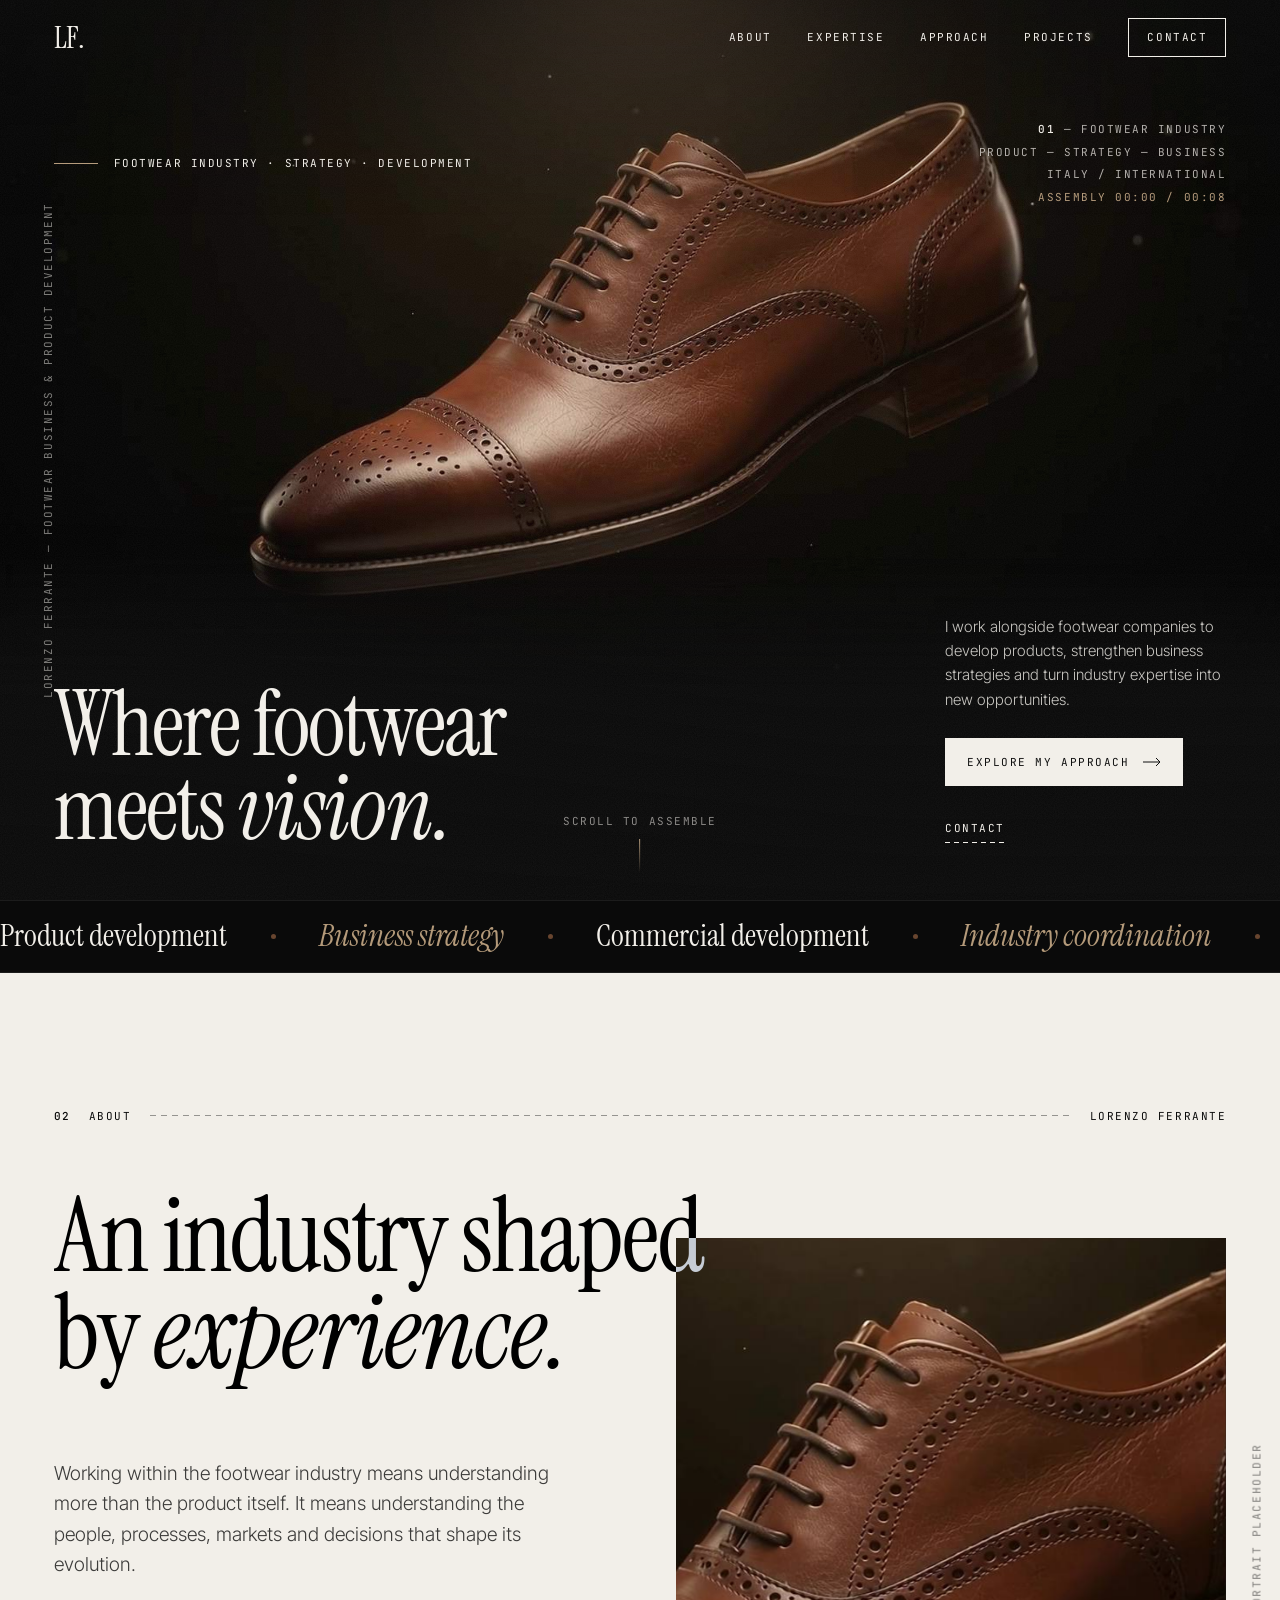
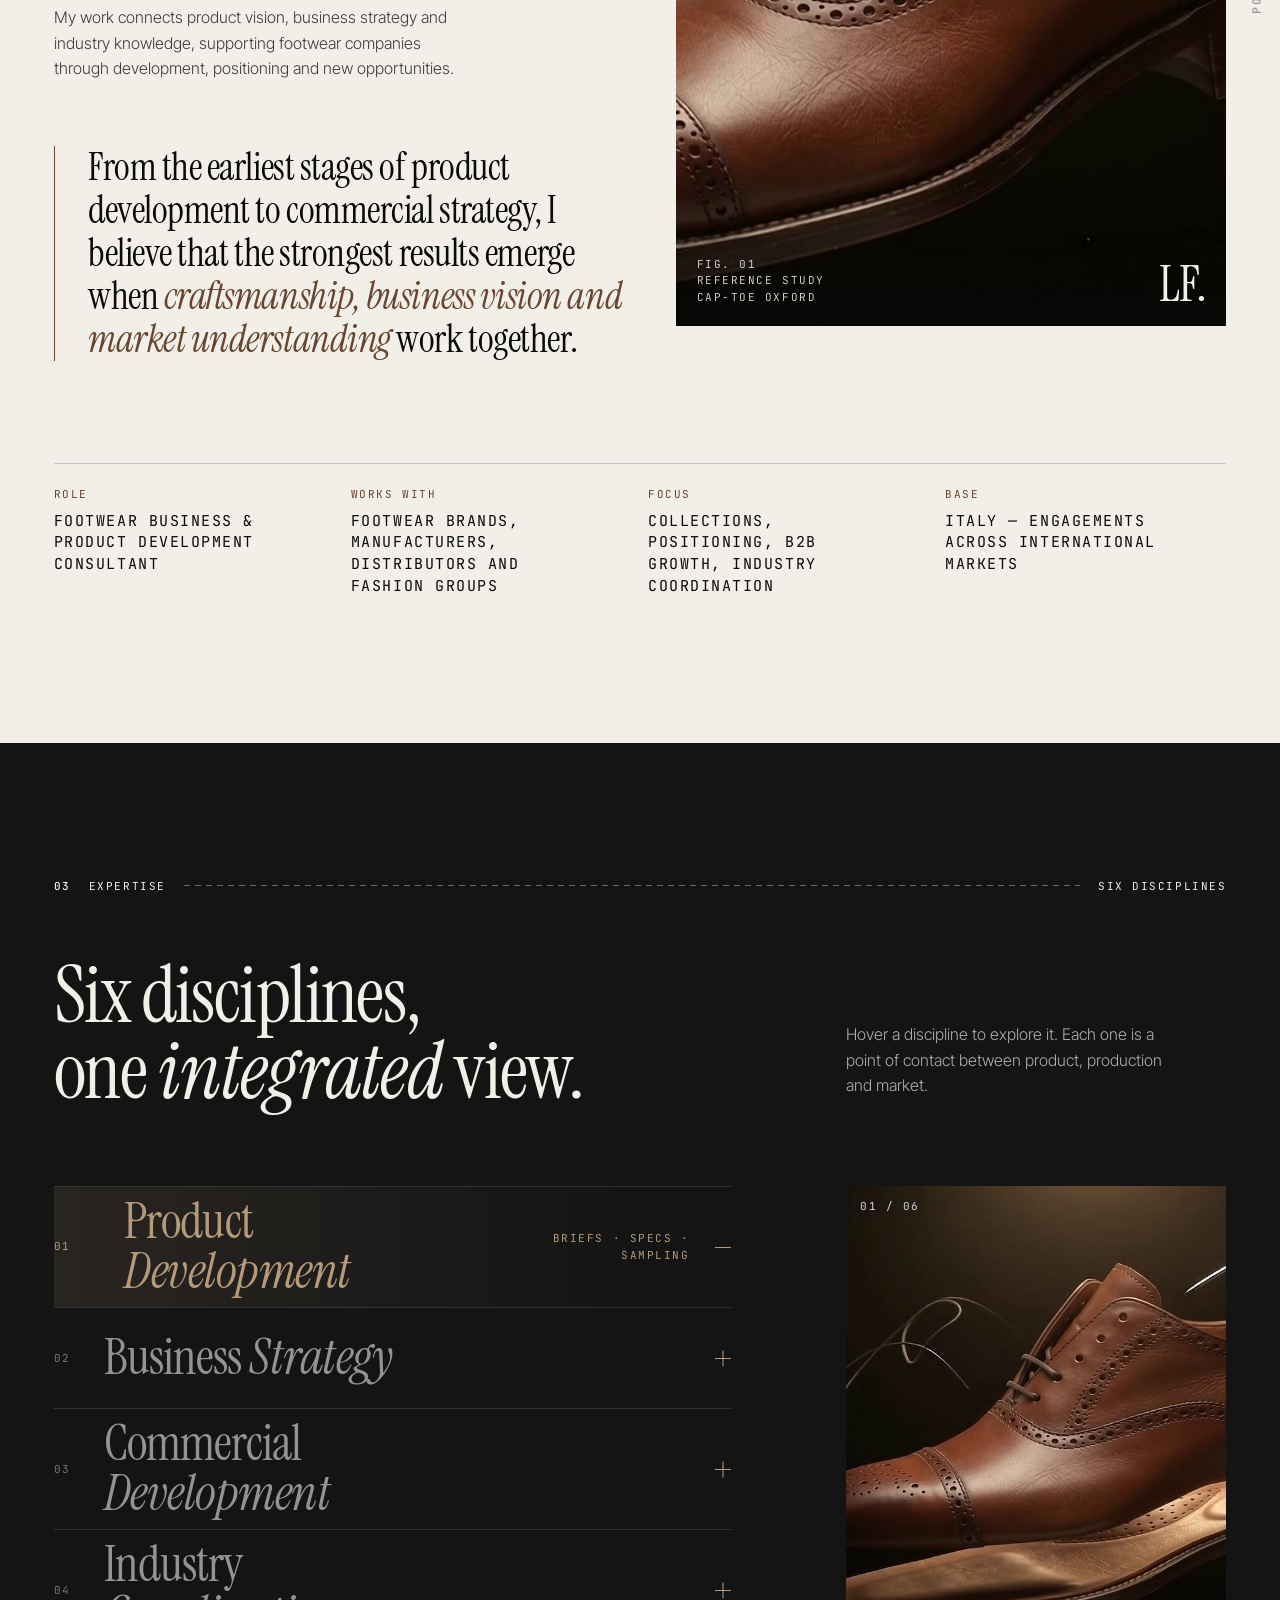
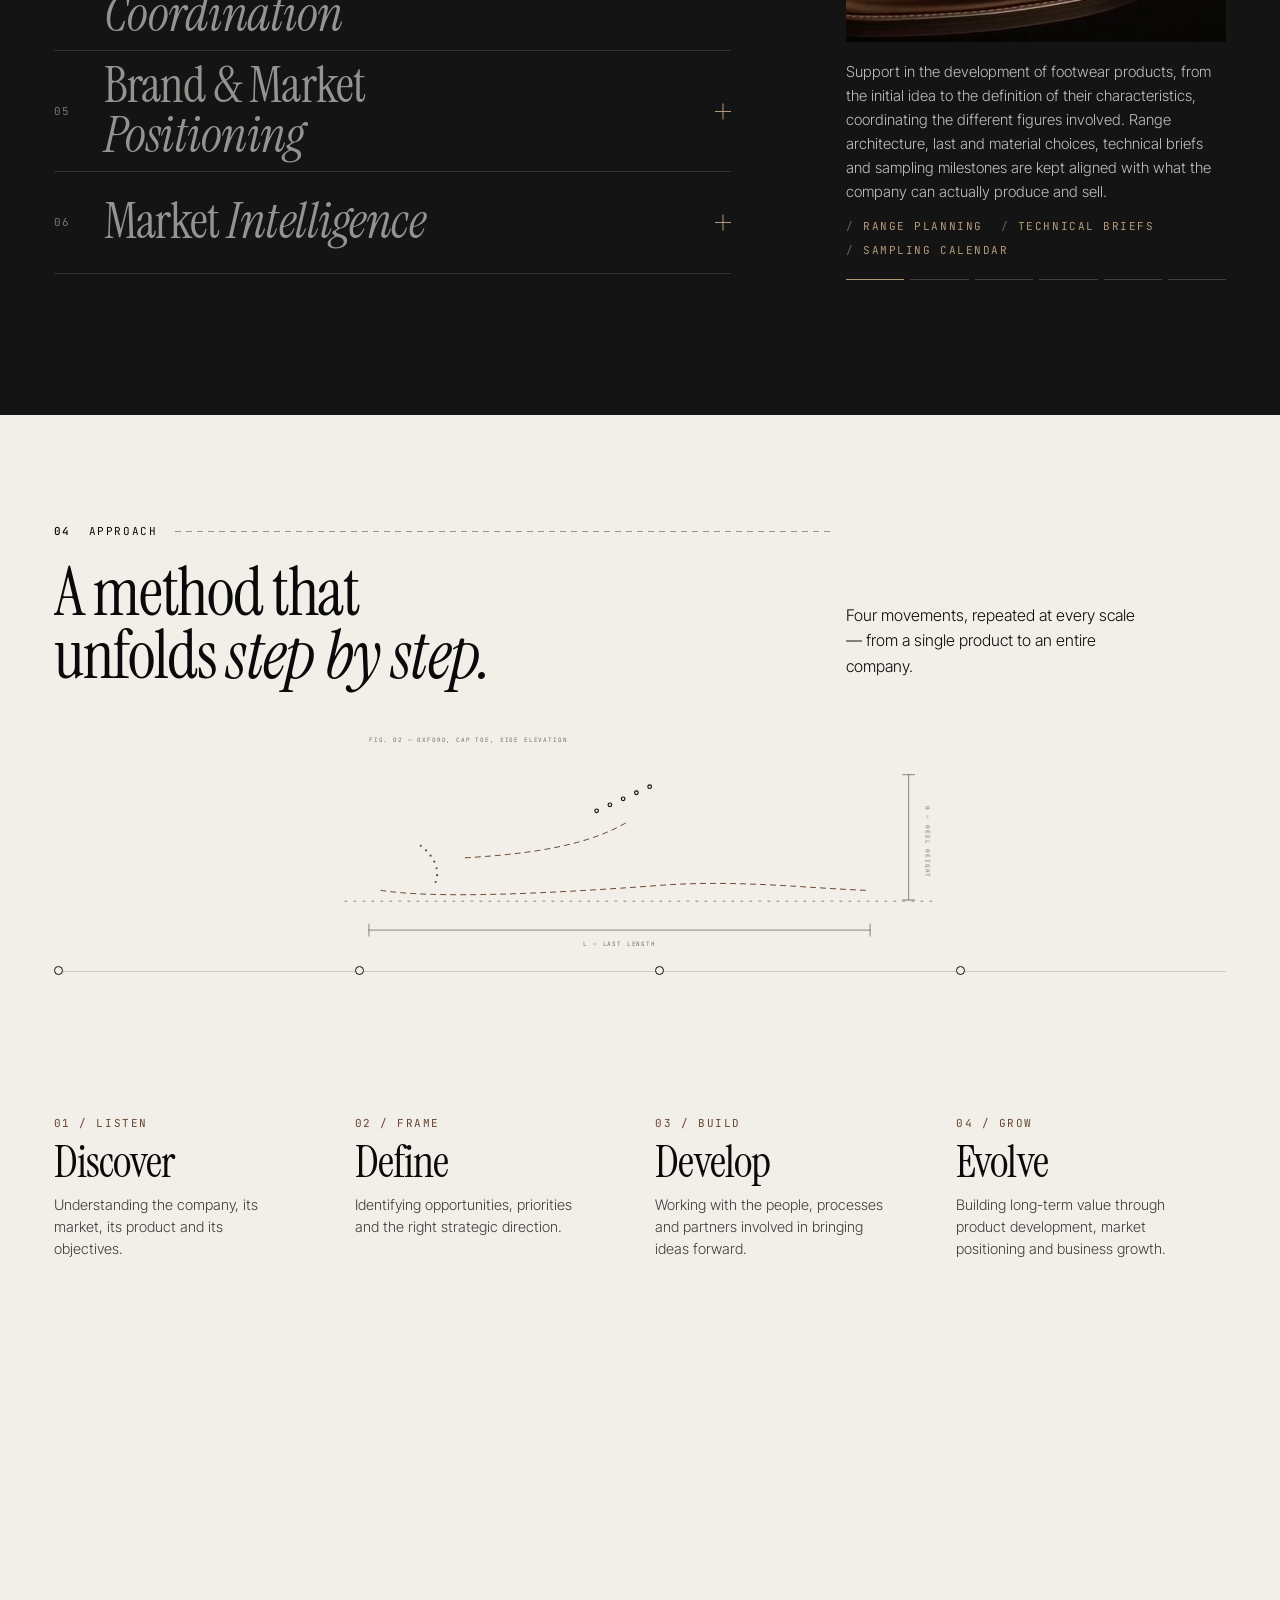
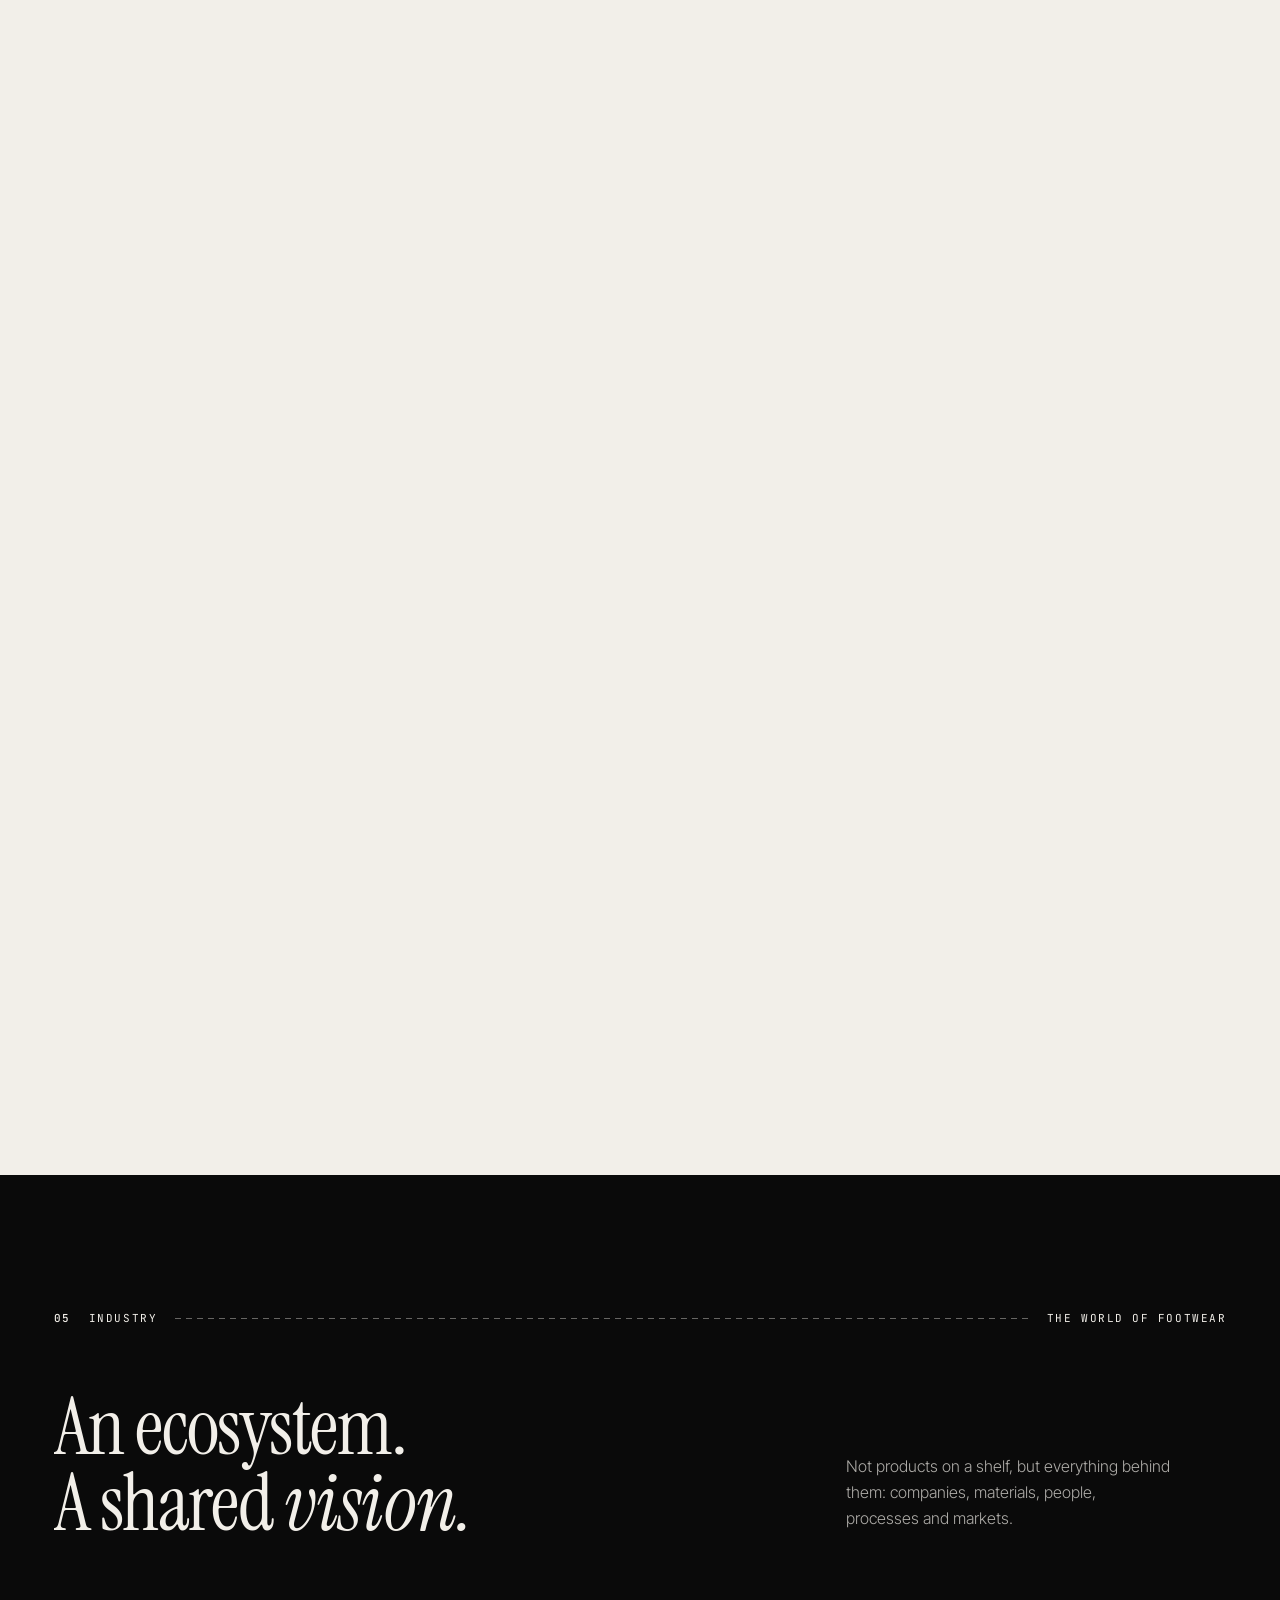
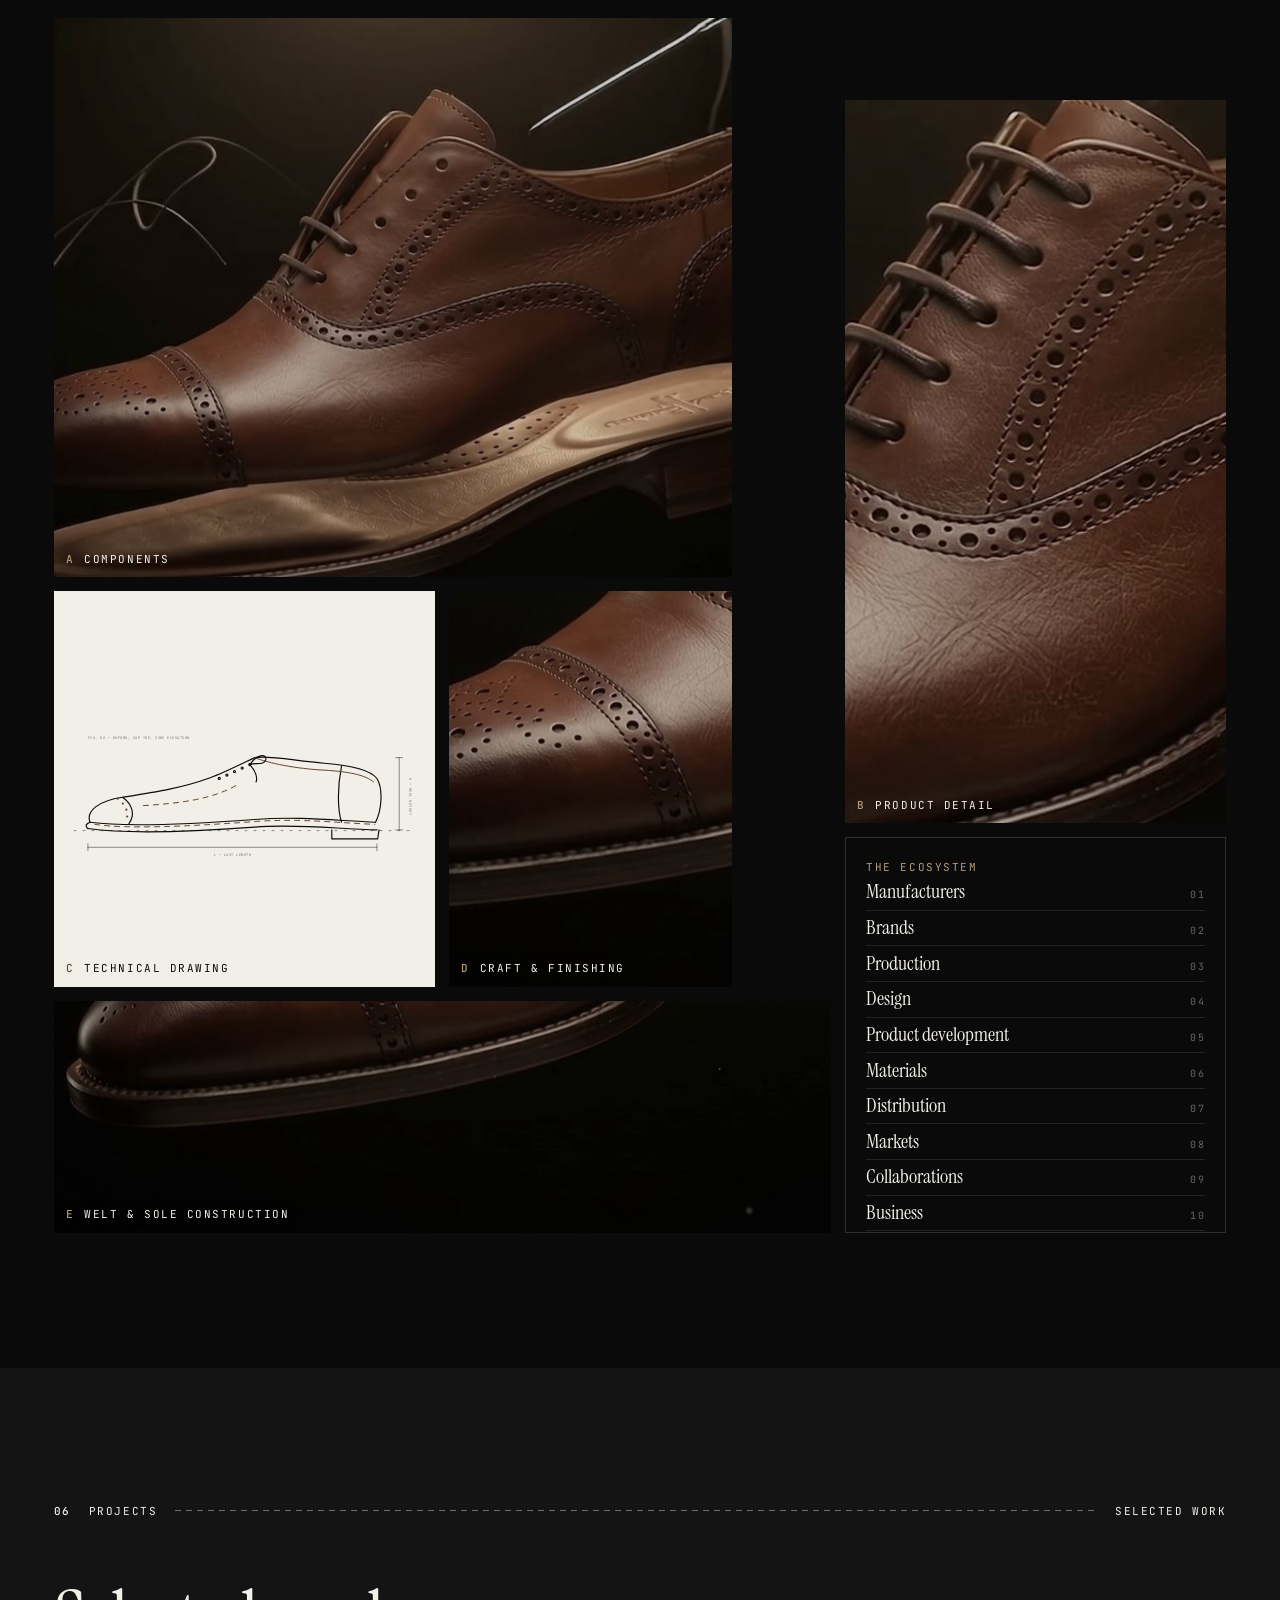
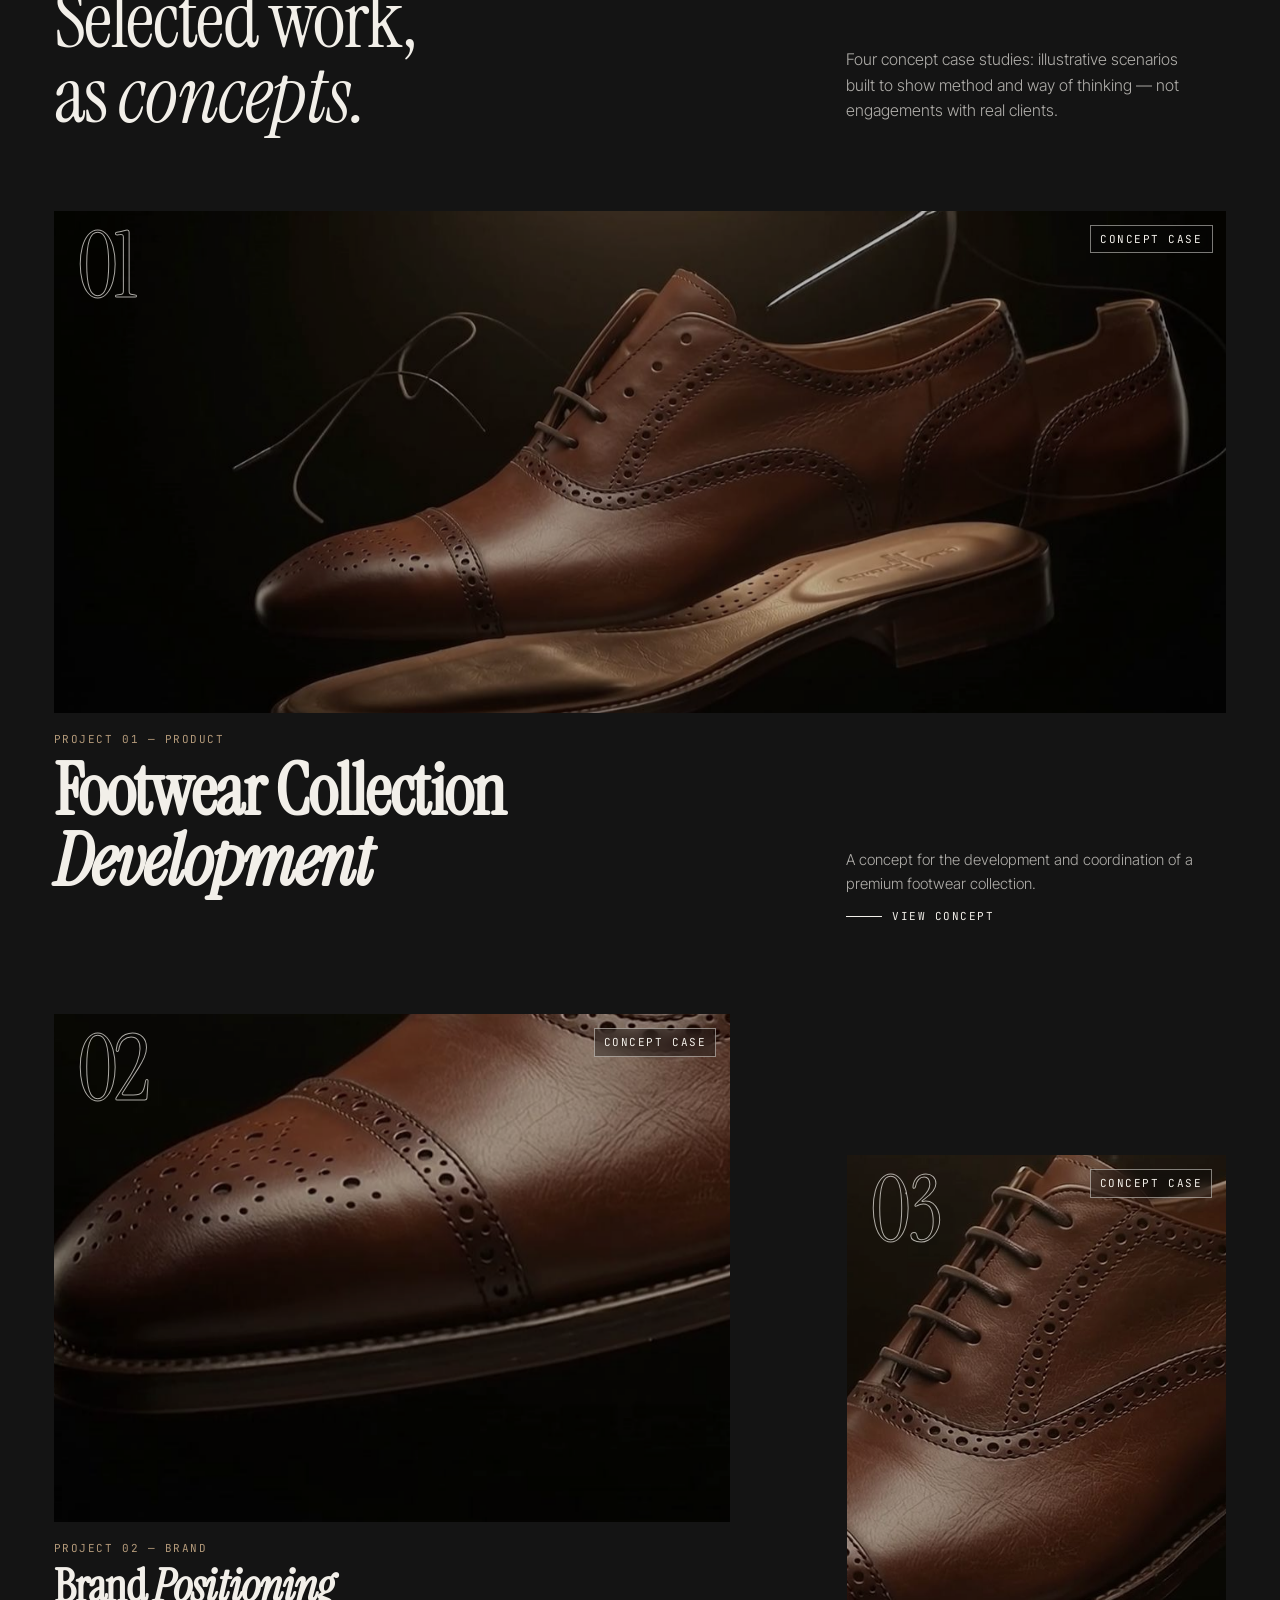
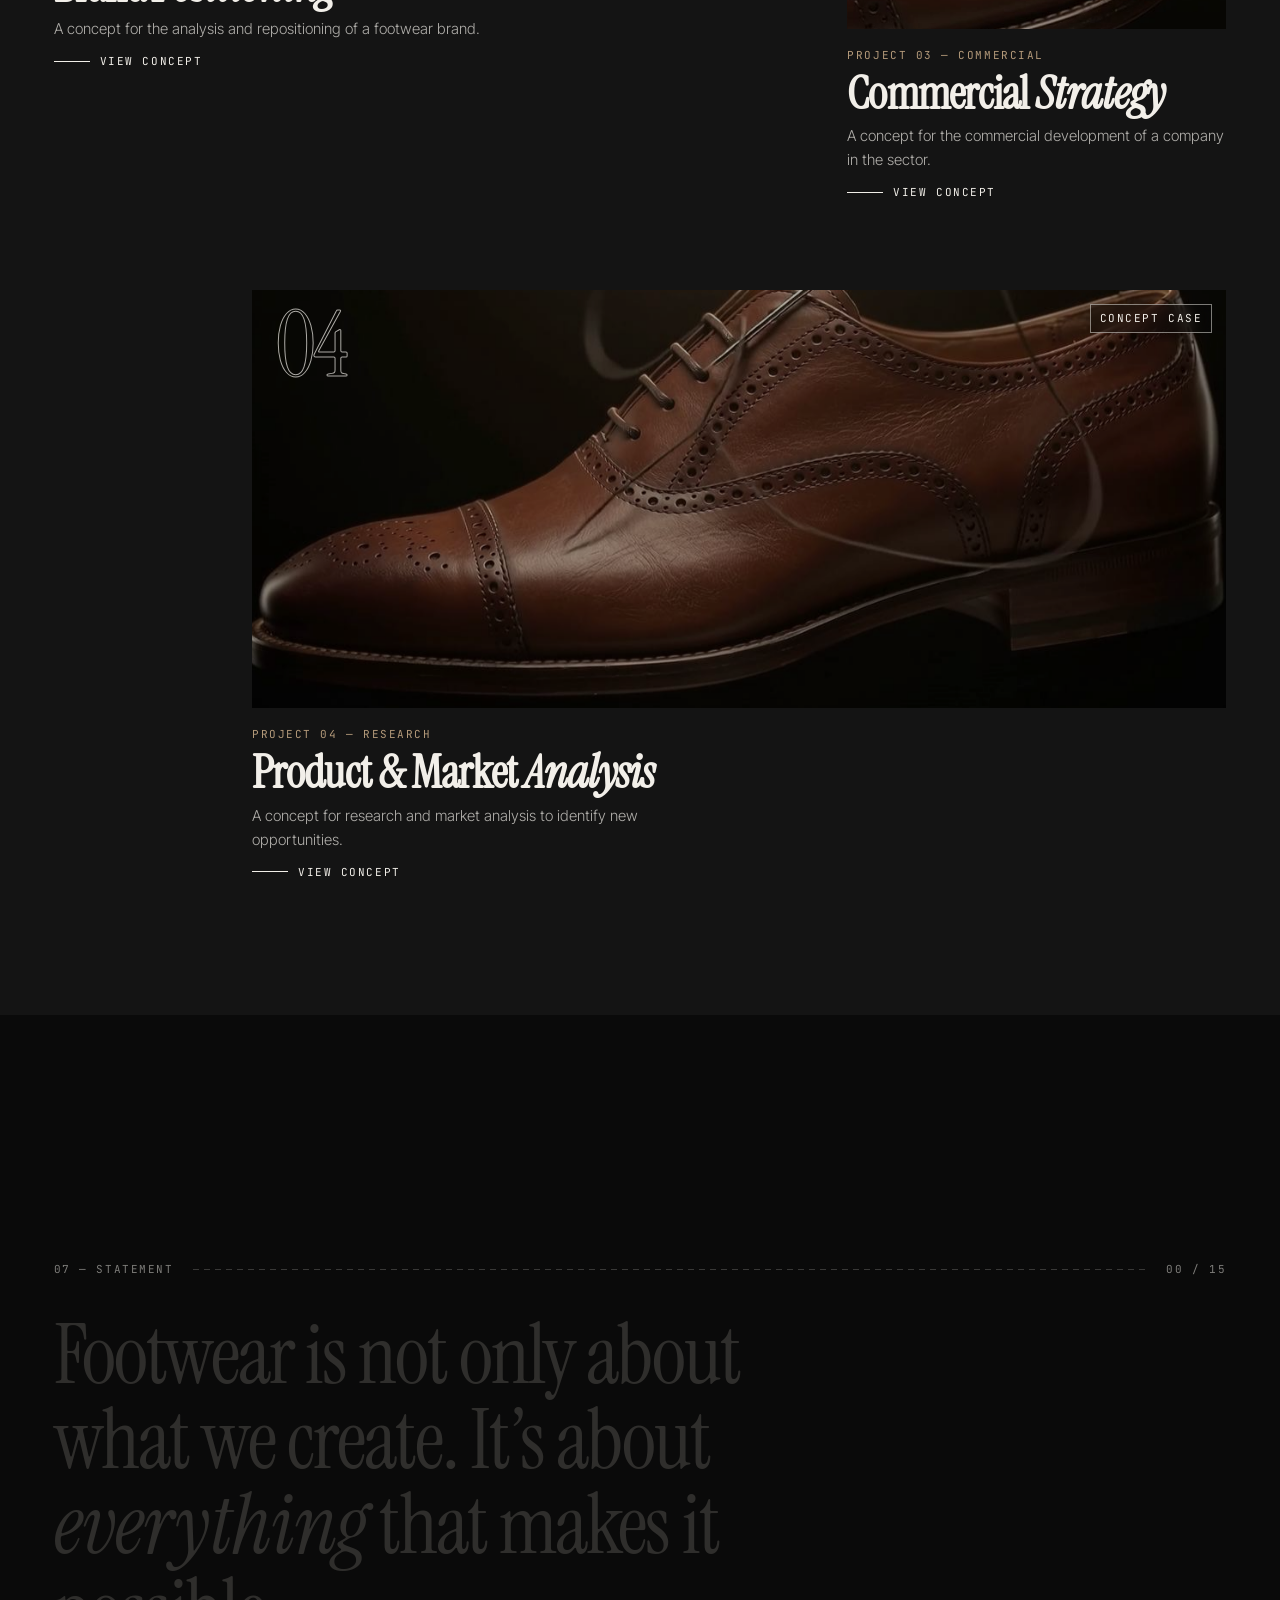
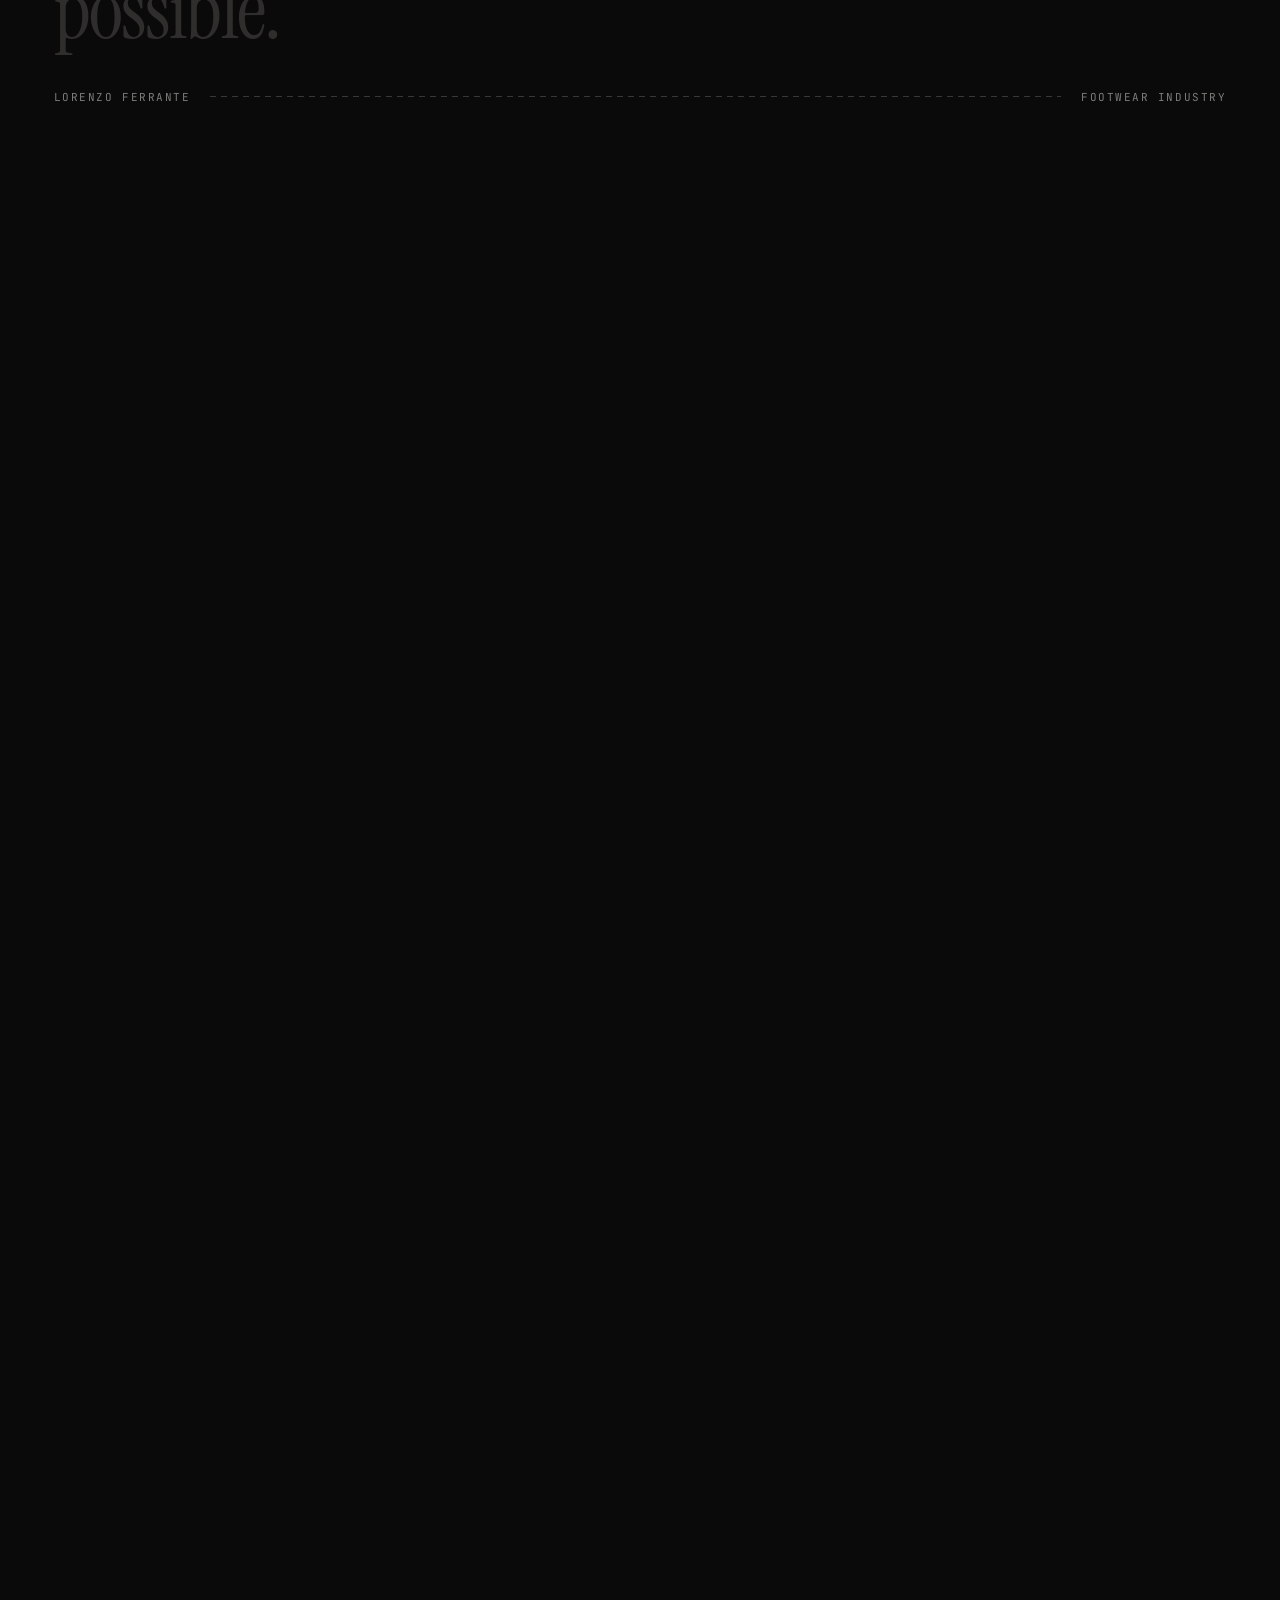
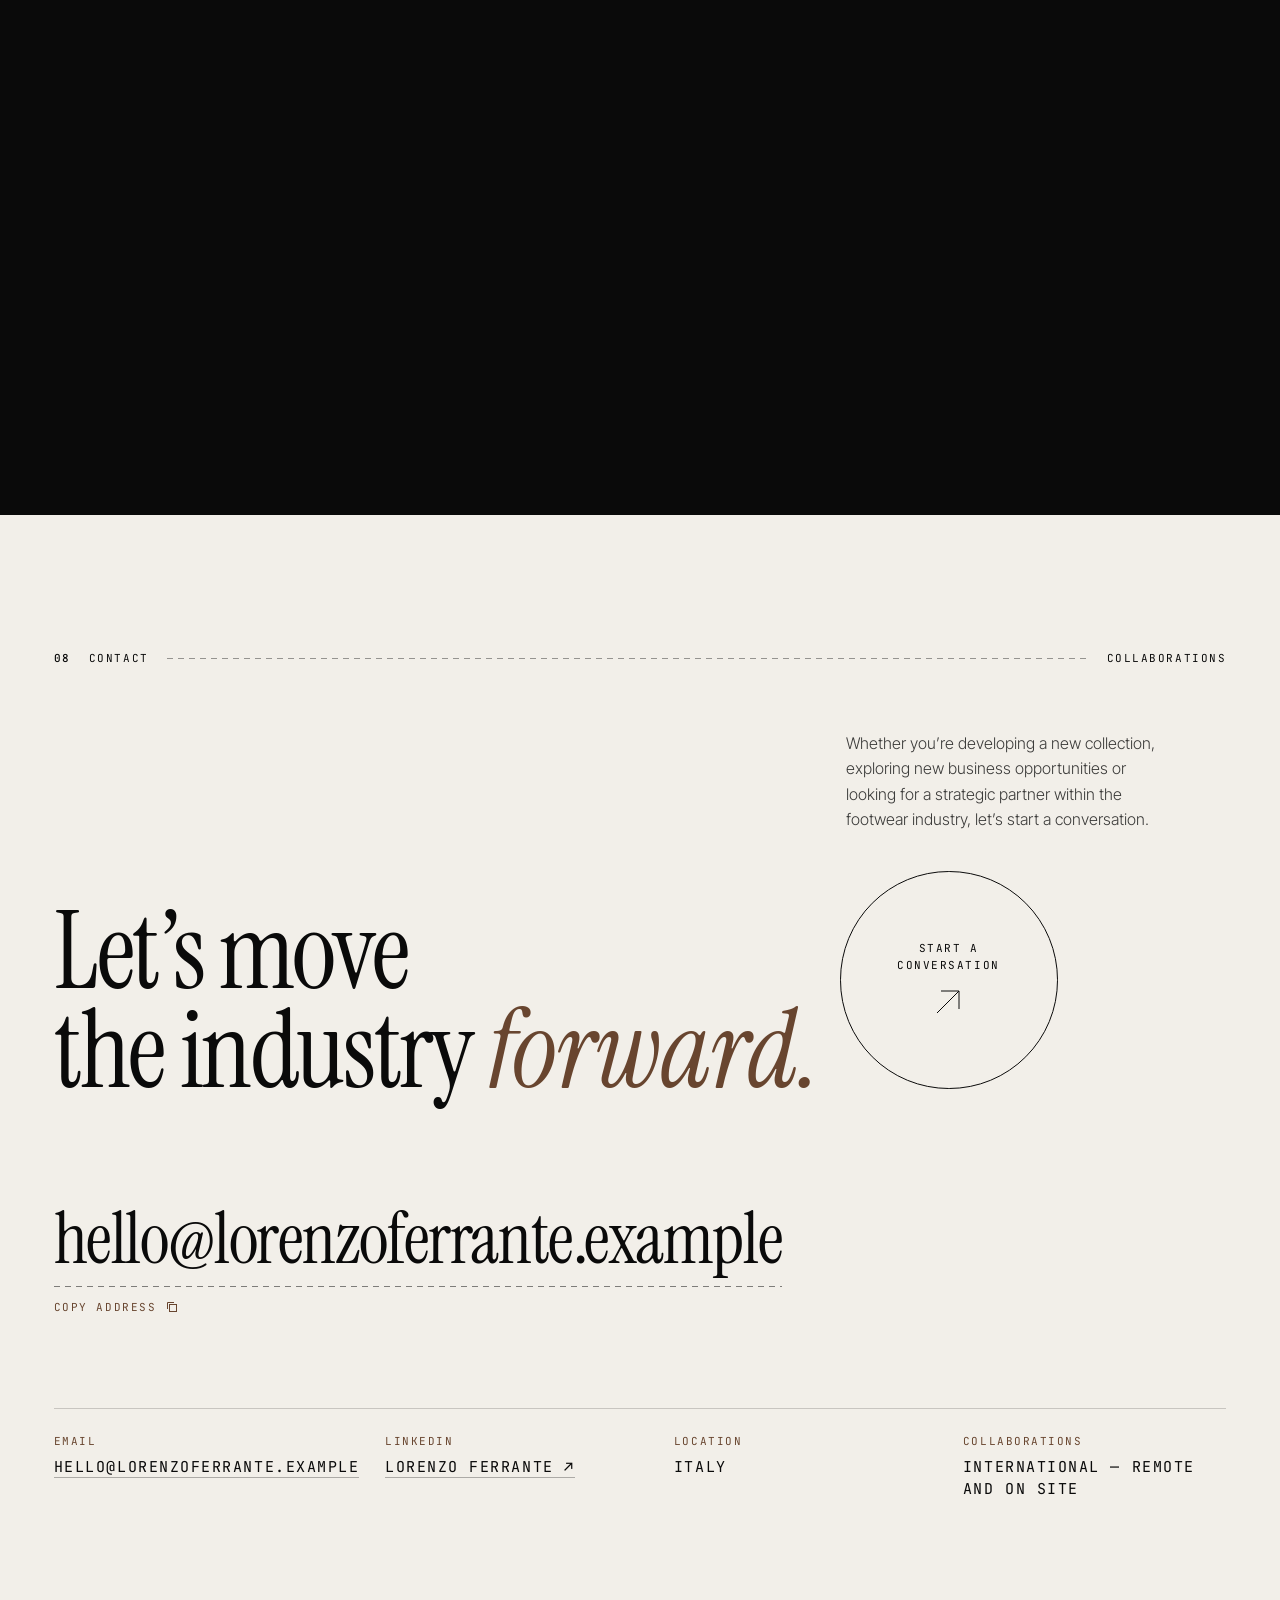
==== commit 05d57201: "Hero video scrubbed by scroll (all-intra encode, pinned hero) Co-Authored-By: Claude Sonnet 5.5 <nor" ====
--- a/index.html
+++ b/index.html
@@ -132,7 +132,10 @@
 /* ==========================================================================
    HERO
    ========================================================================== */
-.hero{position:relative;height:100vh;height:100svh;min-height:640px;background:var(--black);overflow:hidden;isolation:isolate}
+.hero{position:relative;height:380vh;background:var(--black)}
+.hero__pin{position:sticky;top:0;height:100vh;height:100svh;min-height:640px;overflow:hidden;isolation:isolate;background:var(--black)}
+.hero.no-video,.hero.is-static{height:100vh;height:100svh;min-height:640px}
+.hero.no-video .hero__pin,.hero.is-static .hero__pin{position:relative}
 .hero__media{position:absolute;left:0;right:0;top:0;bottom:12vh;-webkit-mask-image:linear-gradient(#000 80%,transparent);mask-image:linear-gradient(#000 80%,transparent);transform-origin:60% 40%;will-change:transform}
 .hero__poster,.hero__video{position:absolute;inset:0;width:100%;height:100%;object-fit:cover;object-position:50% 50%}
 .hero__poster{opacity:0;transition:opacity 1s ease}
@@ -178,7 +181,7 @@
 .hero__replay{position:absolute;z-index:4;right:var(--gutter);top:50%;transform:translateY(-50%);color:var(--leather);display:flex;align-items:center;gap:10px;opacity:0;pointer-events:none;transition:opacity .8s ease}
 .hero__replay.is-on{opacity:.9;pointer-events:auto}
 .hero__replay:hover{color:var(--ivory)}
-.hero__cue{position:absolute;z-index:3;left:50%;bottom:clamp(18px,3vh,30px);transform:translateX(-50%);display:flex;flex-direction:column;align-items:center;gap:10px;color:rgba(242,239,233,.55);opacity:0;transition:opacity 1s ease 2.2s}
+.hero__cue{transition:opacity .6s ease!important;position:absolute;z-index:3;left:50%;bottom:clamp(18px,3vh,30px);transform:translateX(-50%);display:flex;flex-direction:column;align-items:center;gap:10px;color:rgba(242,239,233,.55);opacity:0;transition:opacity 1s ease 2.2s}
 .is-ready .hero__cue{opacity:1}
 .hero__cue i{display:block;width:1px;height:34px;background:linear-gradient(var(--leather),transparent);animation:cue 2.4s var(--ease) infinite;transform-origin:top}
 @keyframes cue{0%{transform:scaleY(0)}50%{transform:scaleY(1);transform-origin:top}51%{transform-origin:bottom}100%{transform:scaleY(0);transform-origin:bottom}}
@@ -483,7 +486,8 @@
   .menu__aside{display:block;position:absolute;right:var(--gutter);top:calc(var(--nav-h) + 6px);width:min(26vw,104px);aspect-ratio:3/4;overflow:hidden;opacity:0;transform:translateY(30px);transition:opacity .9s ease .6s,transform 1.1s var(--ease-out) .6s}
   .menu__aside img{width:100%;height:100%;object-fit:cover}
   .menu.is-open .menu__aside{opacity:1;transform:none}
-  .hero{min-height:600px}
+  .hero{height:320vh}
+  .hero__pin{min-height:600px}
   .hero__media{top:calc(var(--nav-h) + 9svh);bottom:auto;height:min(60vh,74vw);left:50%;right:auto;width:132vw;transform:translateX(-50%);-webkit-mask-image:linear-gradient(transparent,#000 14%,#000 78%,transparent);mask-image:linear-gradient(transparent,#000 14%,#000 78%,transparent)}
   .hero__video,.hero__poster{object-fit:contain}
   .hero__shade{background:linear-gradient(0deg,rgba(10,10,10,.96) 0,rgba(10,10,10,.75) 38%,rgba(10,10,10,0) 62%),linear-gradient(180deg,rgba(10,10,10,.5),rgba(10,10,10,0) 22%)}
@@ -496,7 +500,8 @@
   .hero__bottom{display:block}
   .hero__title{font-size:clamp(2.7rem,12.4vw,5rem)}
   .hero__side{display:grid;grid-template-columns:1fr;gap:20px;margin-top:20px}
-  .hero__rail,.hero__cue,.hero__replay{display:none}
+  .hero__rail,.hero__replay{display:none}
+  .hero__cue{bottom:10px}
   .hero__ctas{gap:22px}
   .ticker{padding:14px 0}
   /* about */
@@ -612,9 +617,10 @@
 <main id="top">
 <!-- ===================================================== HERO -->
 <section class="hero" id="hero" data-theme="dark" aria-label="Introduction">
+<div class="hero__pin" id="heroPin">
   <div class="hero__media" id="heroMedia">
     <img class="hero__poster" src="img/poster.jpg" alt="A tan leather cap-toe oxford shoe floating against a black studio background, lit from above." width="1600" height="900">
-    <video class="hero__video" id="heroVideo" muted playsinline preload="metadata" poster="img/first.jpg" aria-hidden="true" disablepictureinpicture>
+    <video class="hero__video" id="heroVideo" muted playsinline preload="auto" poster="img/first.jpg" aria-hidden="true" disablepictureinpicture>
       <source src="videos/footwear-assembly-mobile.mp4" media="(max-width: 700px)" type="video/mp4">
       <source src="videos/footwear-assembly.mp4" type="video/mp4">
     </video>
@@ -643,8 +649,8 @@
       </div>
     </div>
   </div>
-  <button class="hero__replay mono" id="replay" aria-label="Replay assembly film" type="button"><svg width="14" height="14" viewBox="0 0 14 14" fill="none" stroke="currentColor"><path d="M2 7a5 5 0 1 0 1.6-3.7M2 1.5v3h3"/></svg>Replay</button>
-  <div class="hero__cue mono" aria-hidden="true">Scroll<i></i></div>
+  <div class="hero__cue mono" id="heroCue" aria-hidden="true">Scroll to assemble<i></i></div>
+</div>
 </section>
 
 <div class="ticker" aria-hidden="true">
@@ -1048,27 +1054,38 @@
 addEventListener('keydown', e => { if (e.key === 'Escape') { if (menuOpen) { setMenu(false); burger.focus(); } else if (caseOpen) closeCase(); } });
 addEventListener('resize', () => { if (menuOpen && desk()) closeMenu(); });
 
-/* ---- hero video ---- */
-const hero = $('#hero'), vid = $('#heroVideo'), tc = $('#heroTc'), replay = $('#replay');
+/* ---- hero video: scroll-scrubbed ---- */
+const hero = $('#hero'), vid = $('#heroVideo'), tc = $('#heroTc'), heroCue = $('#heroCue');
 const fmt = s => '00:' + String(Math.min(8, Math.floor(s))).padStart(2, '0');
-let videoOk = false;
+let videoOk = false, heroP = 0, vTarget = 0, vCur = 0;
+const dur = () => (isFinite(vid.duration) && vid.duration > 0 ? vid.duration : 7.9);
 function fallback() { if (!videoOk) hero.classList.add('no-video'); }
-function startVideo() {
-  if (reduce) { fallback(); return; }
-  const p = vid.play();
-  if (p && p.catch) p.catch(fallback);
-  setTimeout(() => { if (vid.readyState < 3 && vid.paused) fallback(); }, 5000);
-}
-vid.addEventListener('playing', () => { videoOk = true; vid.classList.add('is-on'); hero.classList.remove('no-video'); });
-vid.addEventListener('error', fallback);
-vid.querySelectorAll('source').forEach(s => s.addEventListener('error', fallback));
-vid.addEventListener('timeupdate', () => { tc.textContent = `Assembly ${fmt(vid.currentTime)} / ${fmt(vid.duration || 8)}`; });
-vid.addEventListener('ended', () => { tc.textContent = 'Assembly complete'; replay.classList.add('is-on'); });
-replay.addEventListener('click', () => { replay.classList.remove('is-on'); vid.currentTime = 0; vid.play(); });
-/* pause when offscreen */
-new IntersectionObserver(es => es.forEach(e => { if (!e.isIntersecting) vid.pause(); else if (videoOk && !vid.ended && !reduce) vid.play().catch(() => {}); }), { threshold: 0 }).observe(hero);
-
-function ready() { document.body.classList.add('is-ready'); root.classList.add('is-ready'); hero.classList.add('is-ready'); startVideo(); }
+function videoReady() {
+  if (videoOk) return;
+  videoOk = true; vid.classList.add('is-on'); hero.classList.remove('no-video');
+  // iOS/Safari only paint seeked frames after the element has been "played" once
+  const k = vid.play(); if (k && k.then) k.then(() => vid.pause()).catch(() => {}); else vid.pause();
+}
+if (reduce) { hero.classList.add('is-static', 'no-video'); }
+else {
+  vid.addEventListener('loadeddata', videoReady);
+  vid.addEventListener('canplay', videoReady);
+  vid.addEventListener('error', fallback);
+  vid.querySelectorAll('source').forEach(s => s.addEventListener('error', fallback));
+  setTimeout(() => { if (vid.readyState < 2) fallback(); }, 7000);
+  vid.load();
+  (function scrubLoop() {
+    if (videoOk && vid.readyState >= 2) {
+      vCur += (vTarget - vCur) * .14;
+      if (Math.abs(vTarget - vCur) < .002) vCur = vTarget;
+      if (Math.abs(vid.currentTime - vCur) > 1 / 60) vid.currentTime = vCur;
+      tc.textContent = `Assembly ${fmt(vCur)} / ${fmt(dur())}`;
+    }
+    requestAnimationFrame(scrubLoop);
+  })();
+}
+
+function ready() { document.body.classList.add('is-ready'); root.classList.add('is-ready'); hero.classList.add('is-ready'); }
 const readyOnce = () => { if (readyOnce.d) return; readyOnce.d = 1; ready(); };
 if (document.readyState === 'complete') readyOnce(); else addEventListener('load', readyOnce);
 setTimeout(readyOnce, 2500);
@@ -1182,10 +1199,19 @@
     for (const s of themed) { const top = s.getBoundingClientRect().top + y; if (probe >= top && probe < top + s.offsetHeight) th = s.dataset.theme; }
     nav.classList.toggle('is-light', th === 'light' && !menuOpen);
     secLinks.forEach((s, i) => { if (!s) return; const r = s.getBoundingClientRect(); navLinks[i].classList.toggle('is-active', r.top < vh * .5 && r.bottom > vh * .5); });
-    // hero
-    if (y < vh * 1.2) {
+    // hero (pinned, scroll-scrubbed)
+    if (!hero.classList.contains('no-video')) {
+      const hr = hero.getBoundingClientRect();
+      const p = clamp(-hr.top / Math.max(1, hr.height - vh));
+      heroP = p;
+      vTarget = clamp(p / .86) * (dur() - .04);
+      heroMedia.style.transform = desk() ? `scale(${1 + p * .06})` : `translate3d(-50%,0,0) scale(${1 + p * .05})`;
+      const out = clamp((p - .9) / .1);
+      heroUi.style.transform = `translate3d(0,${-out * 40}px,0)`; heroUi.style.opacity = String(1 - out);
+      heroCue.style.opacity = p > .03 ? 0 : '';
+    } else {
       const p = clamp(y / vh);
-      heroMedia.style.transform = desk() ? `translate3d(0,${p * 6}vh,0) scale(${1 + p * .1})` : `translate3d(-50%,${p * 40}px,0)`;
+      heroMedia.style.transform = desk() ? `translate3d(0,${p * 6}vh,0)` : `translate3d(-50%,${p * 40}px,0)`;
       heroUi.style.transform = `translate3d(0,${-p * 50}px,0)`; heroUi.style.opacity = String(1 - clamp(p * 1.5));
     }
     // sections
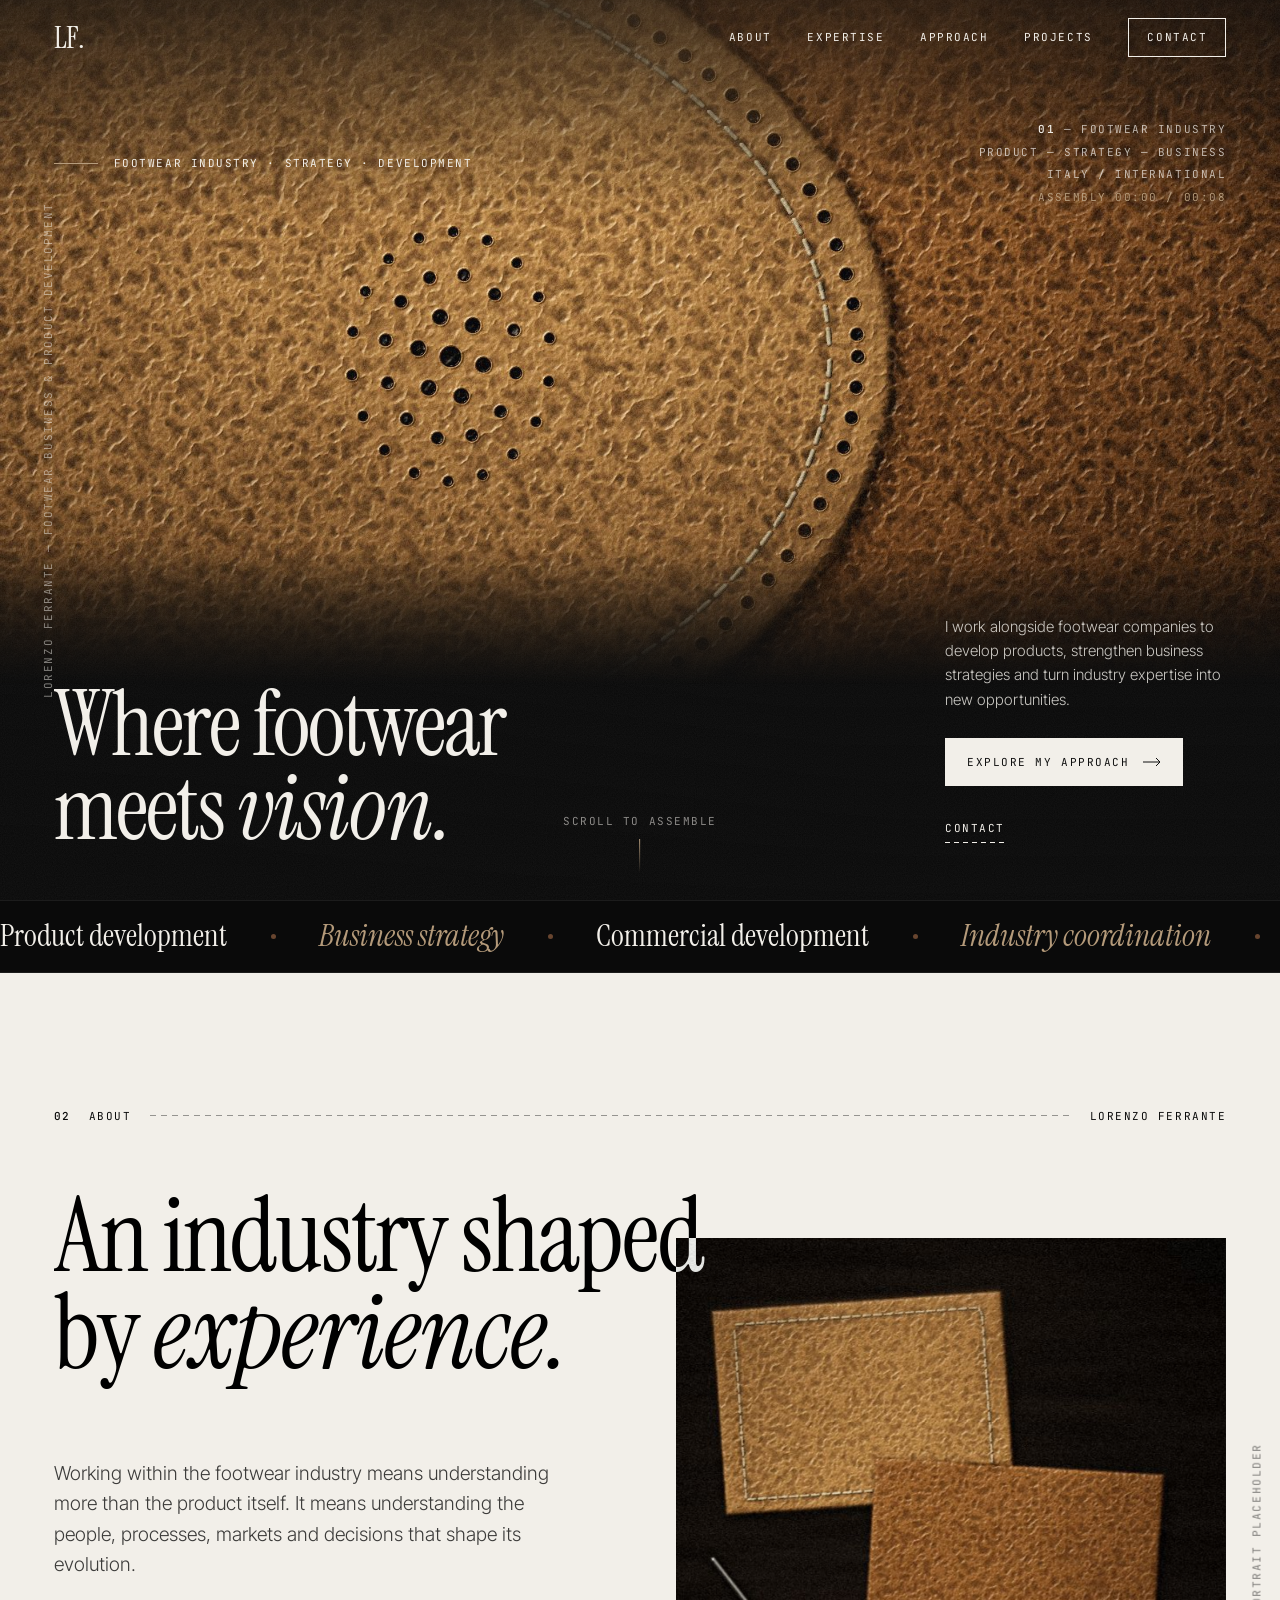
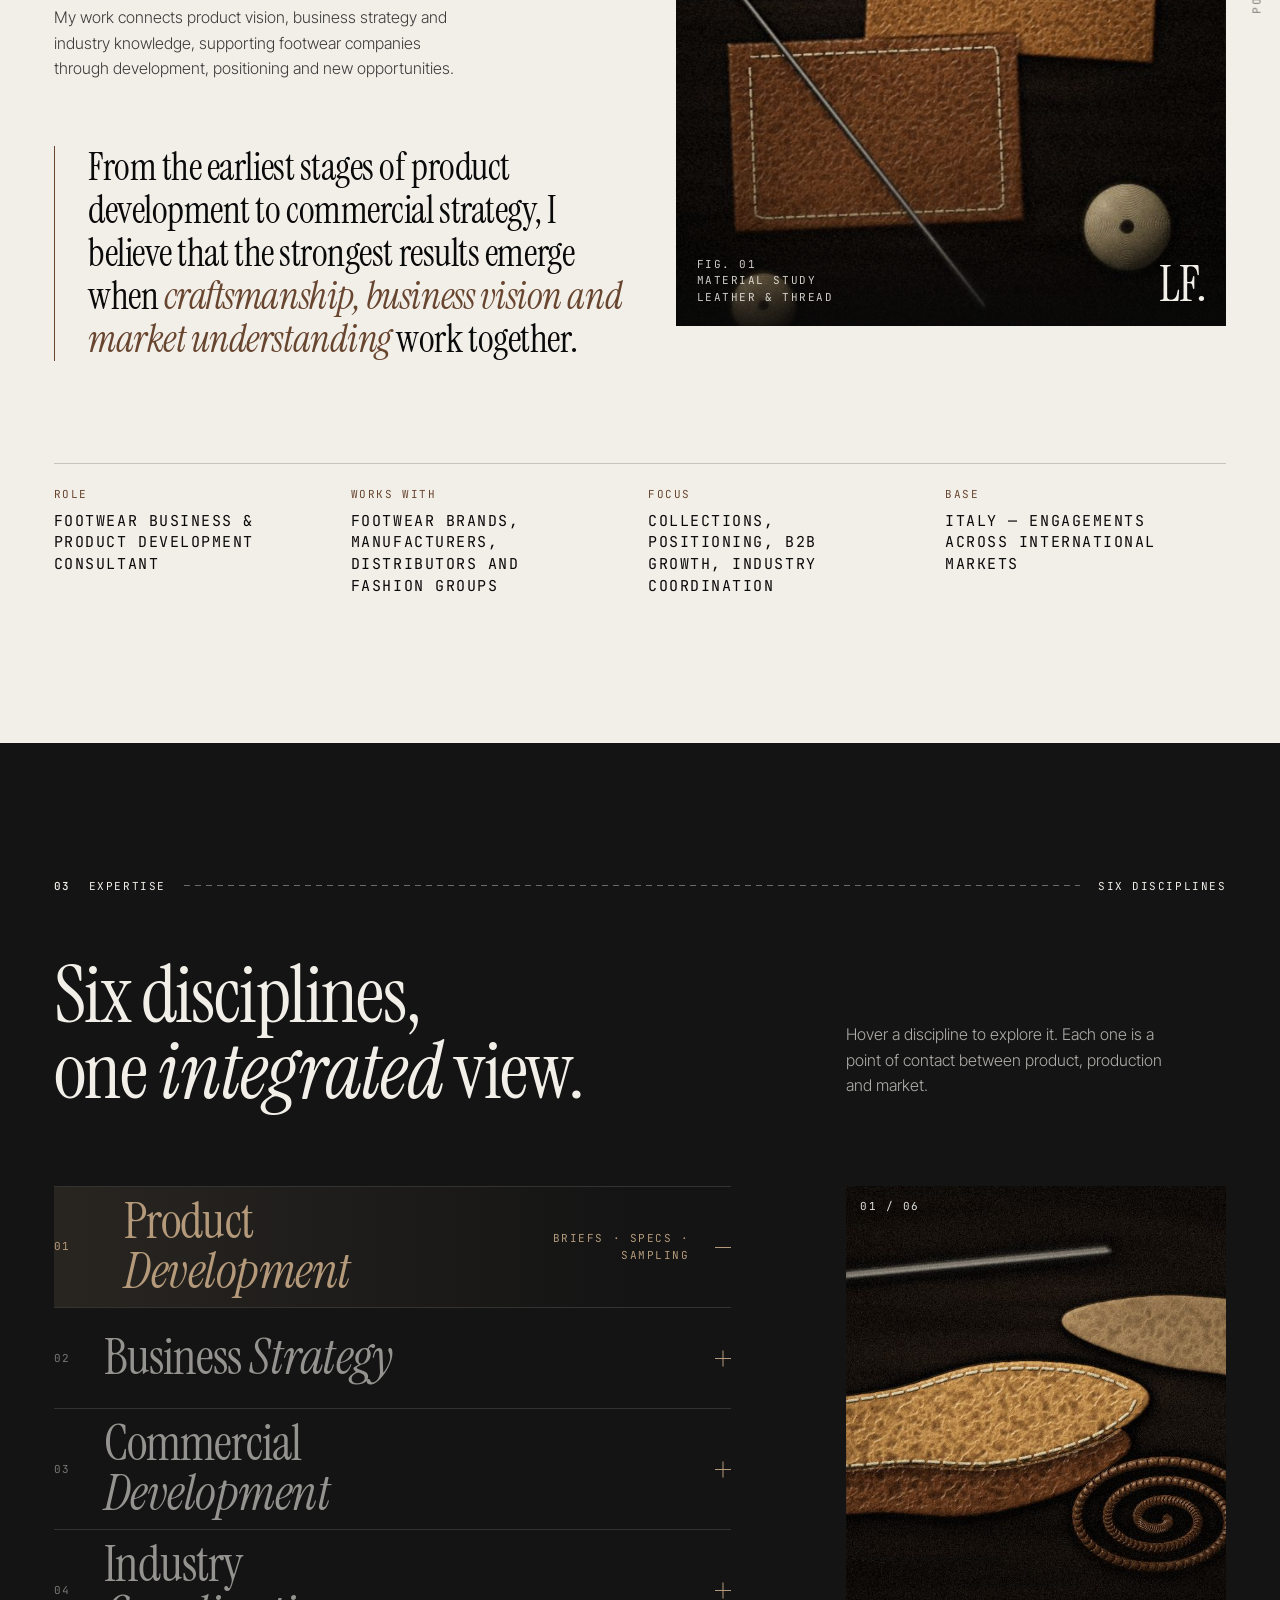
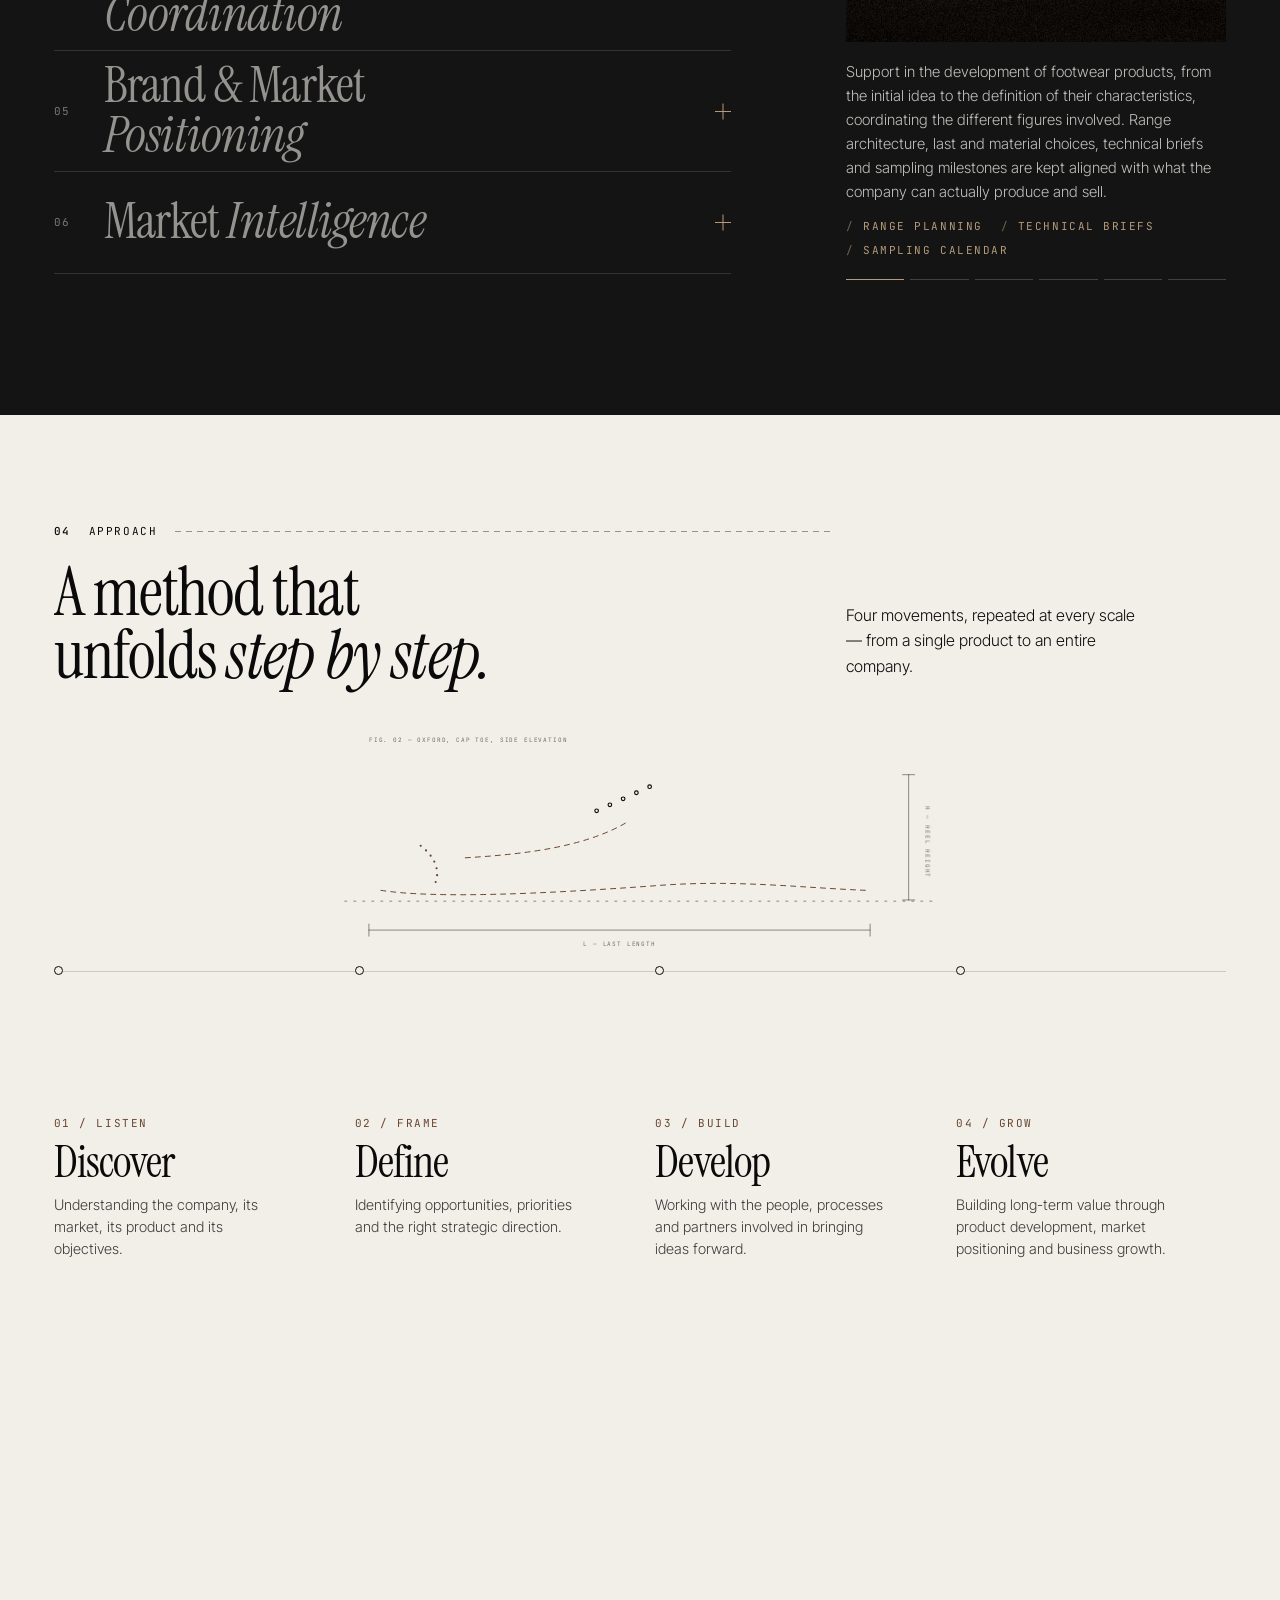
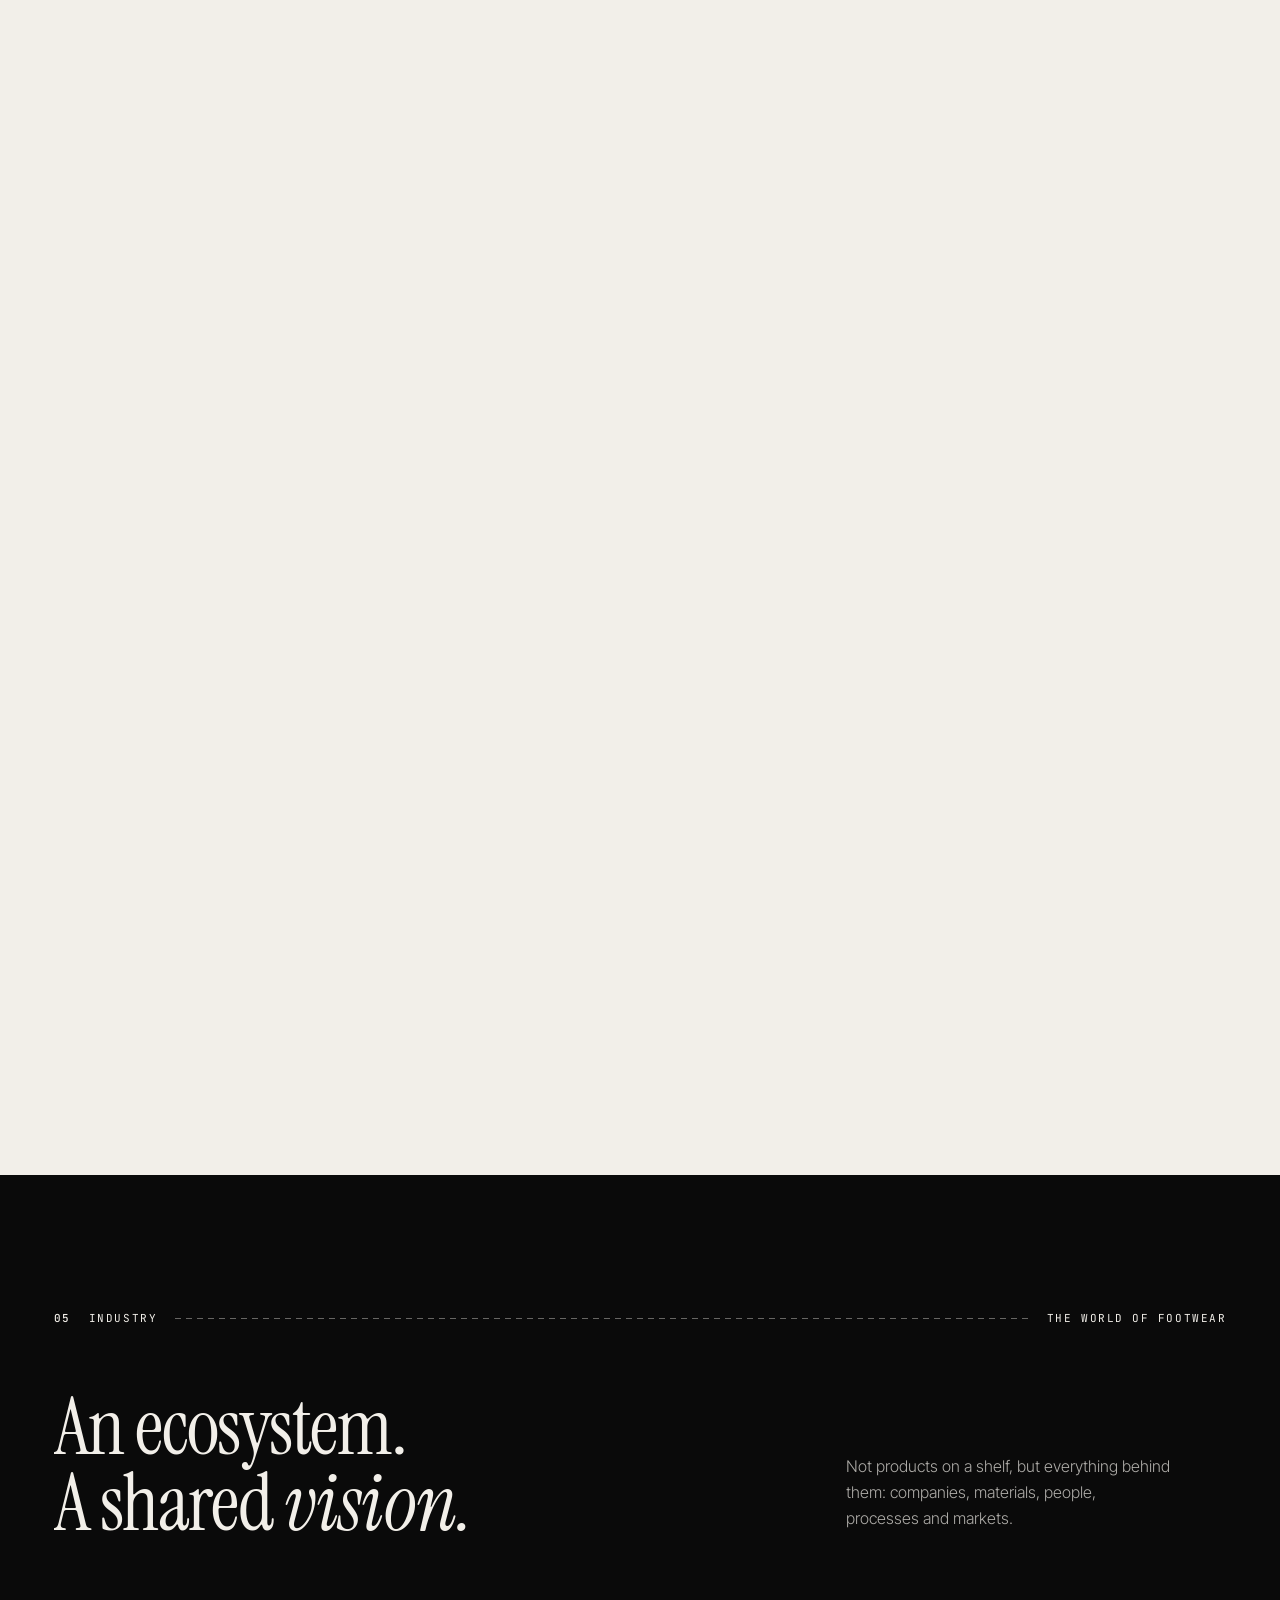
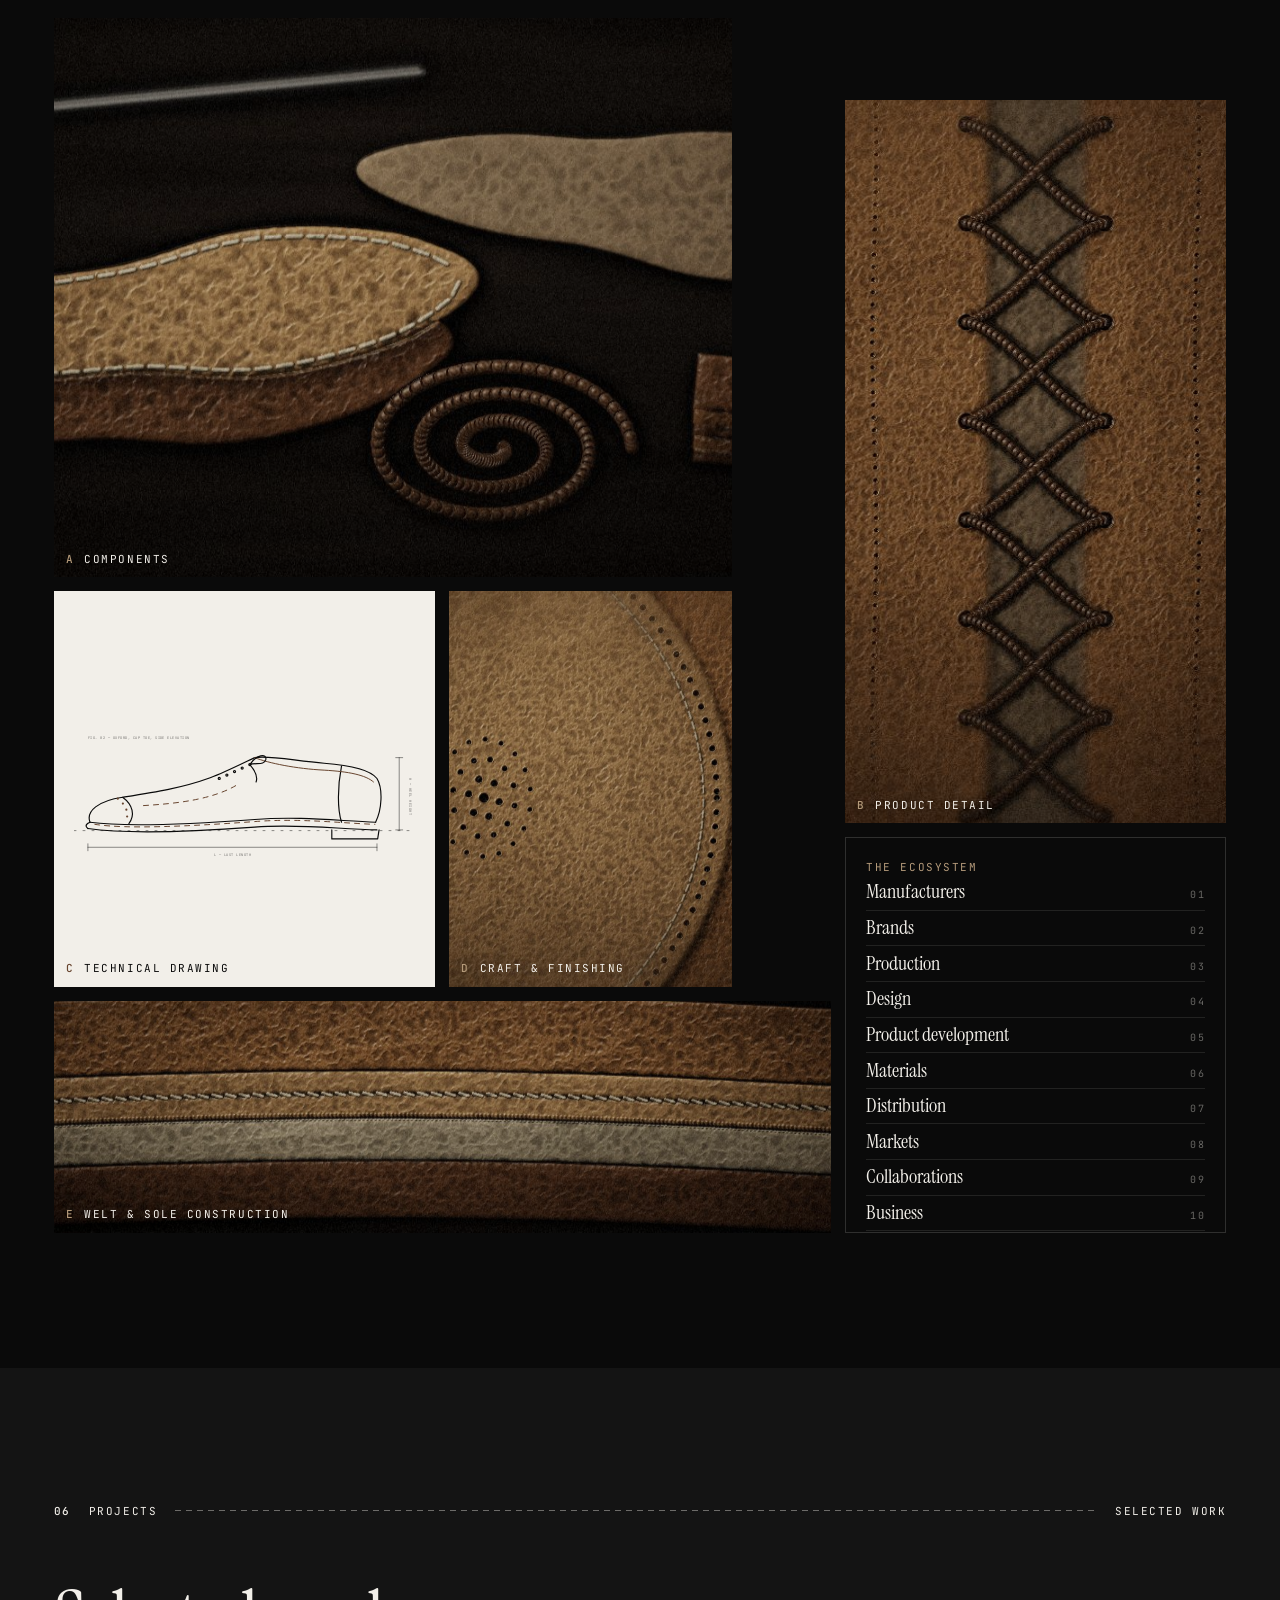
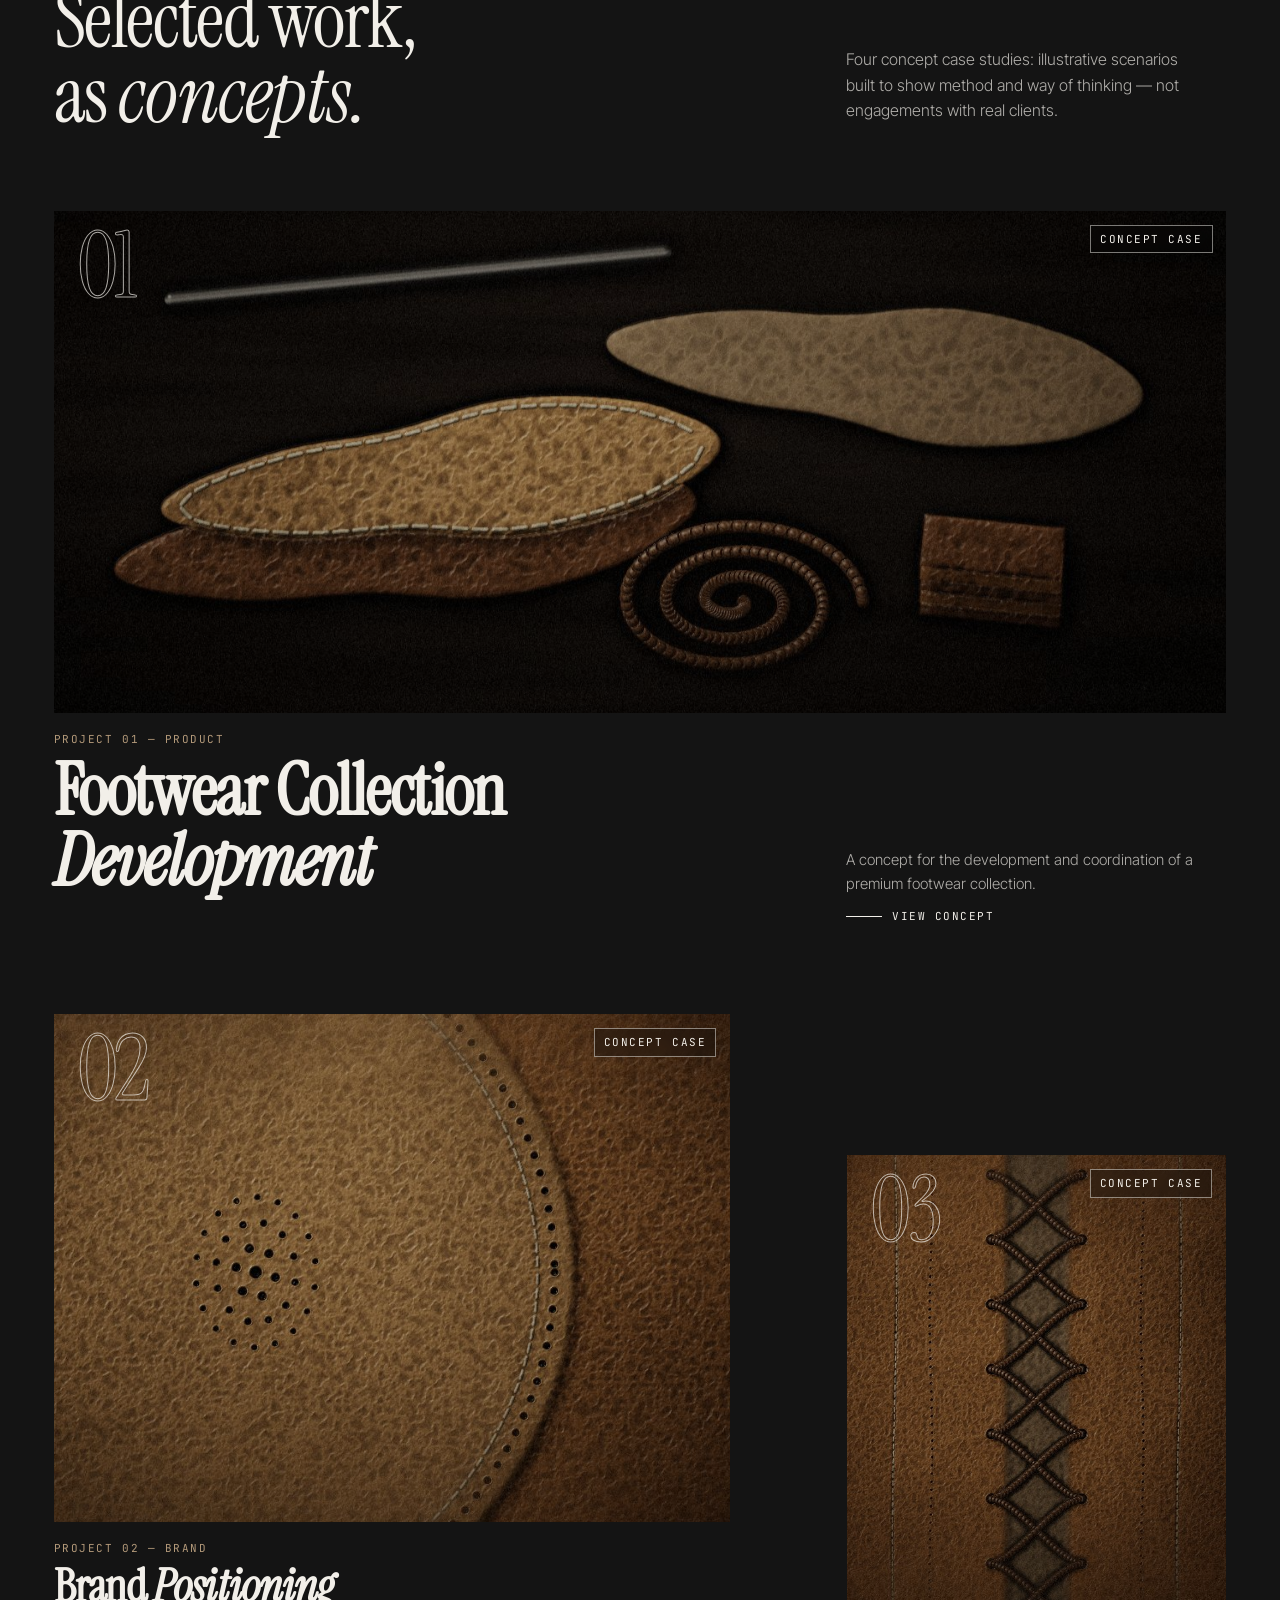
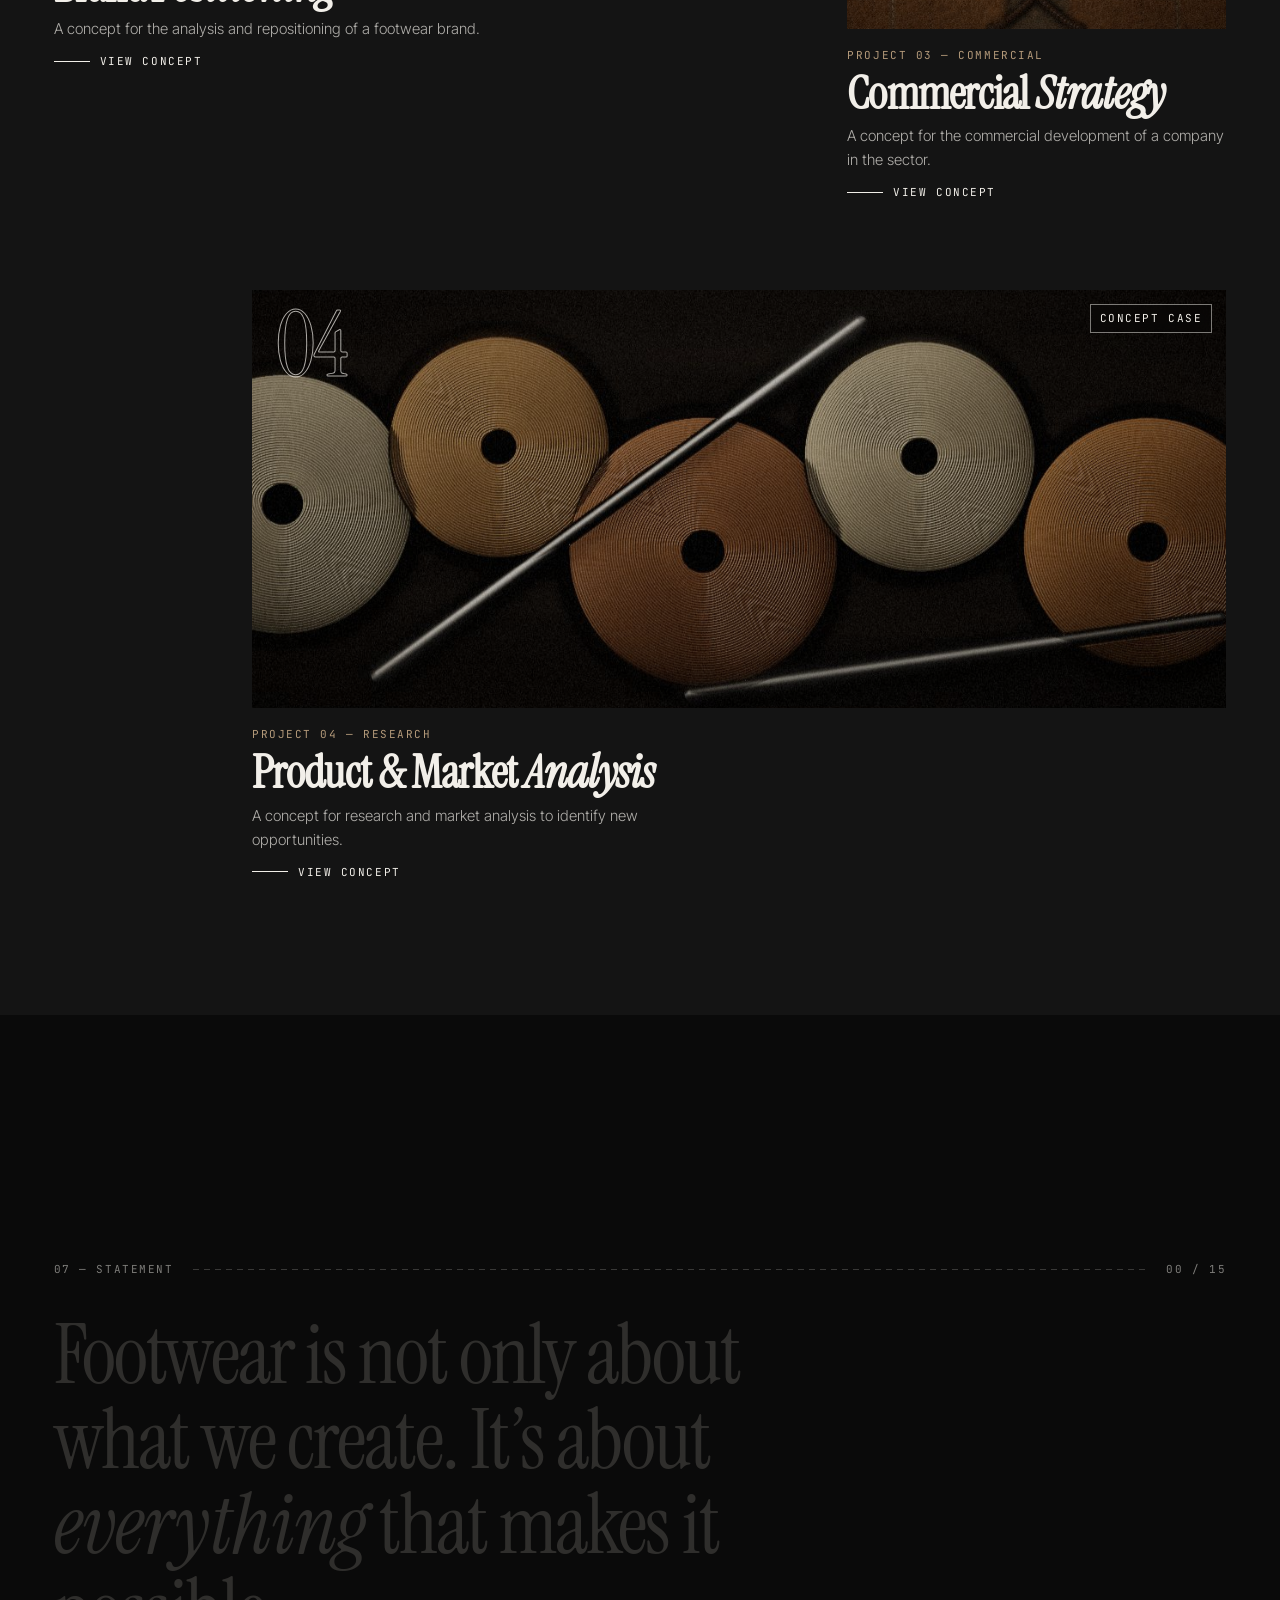
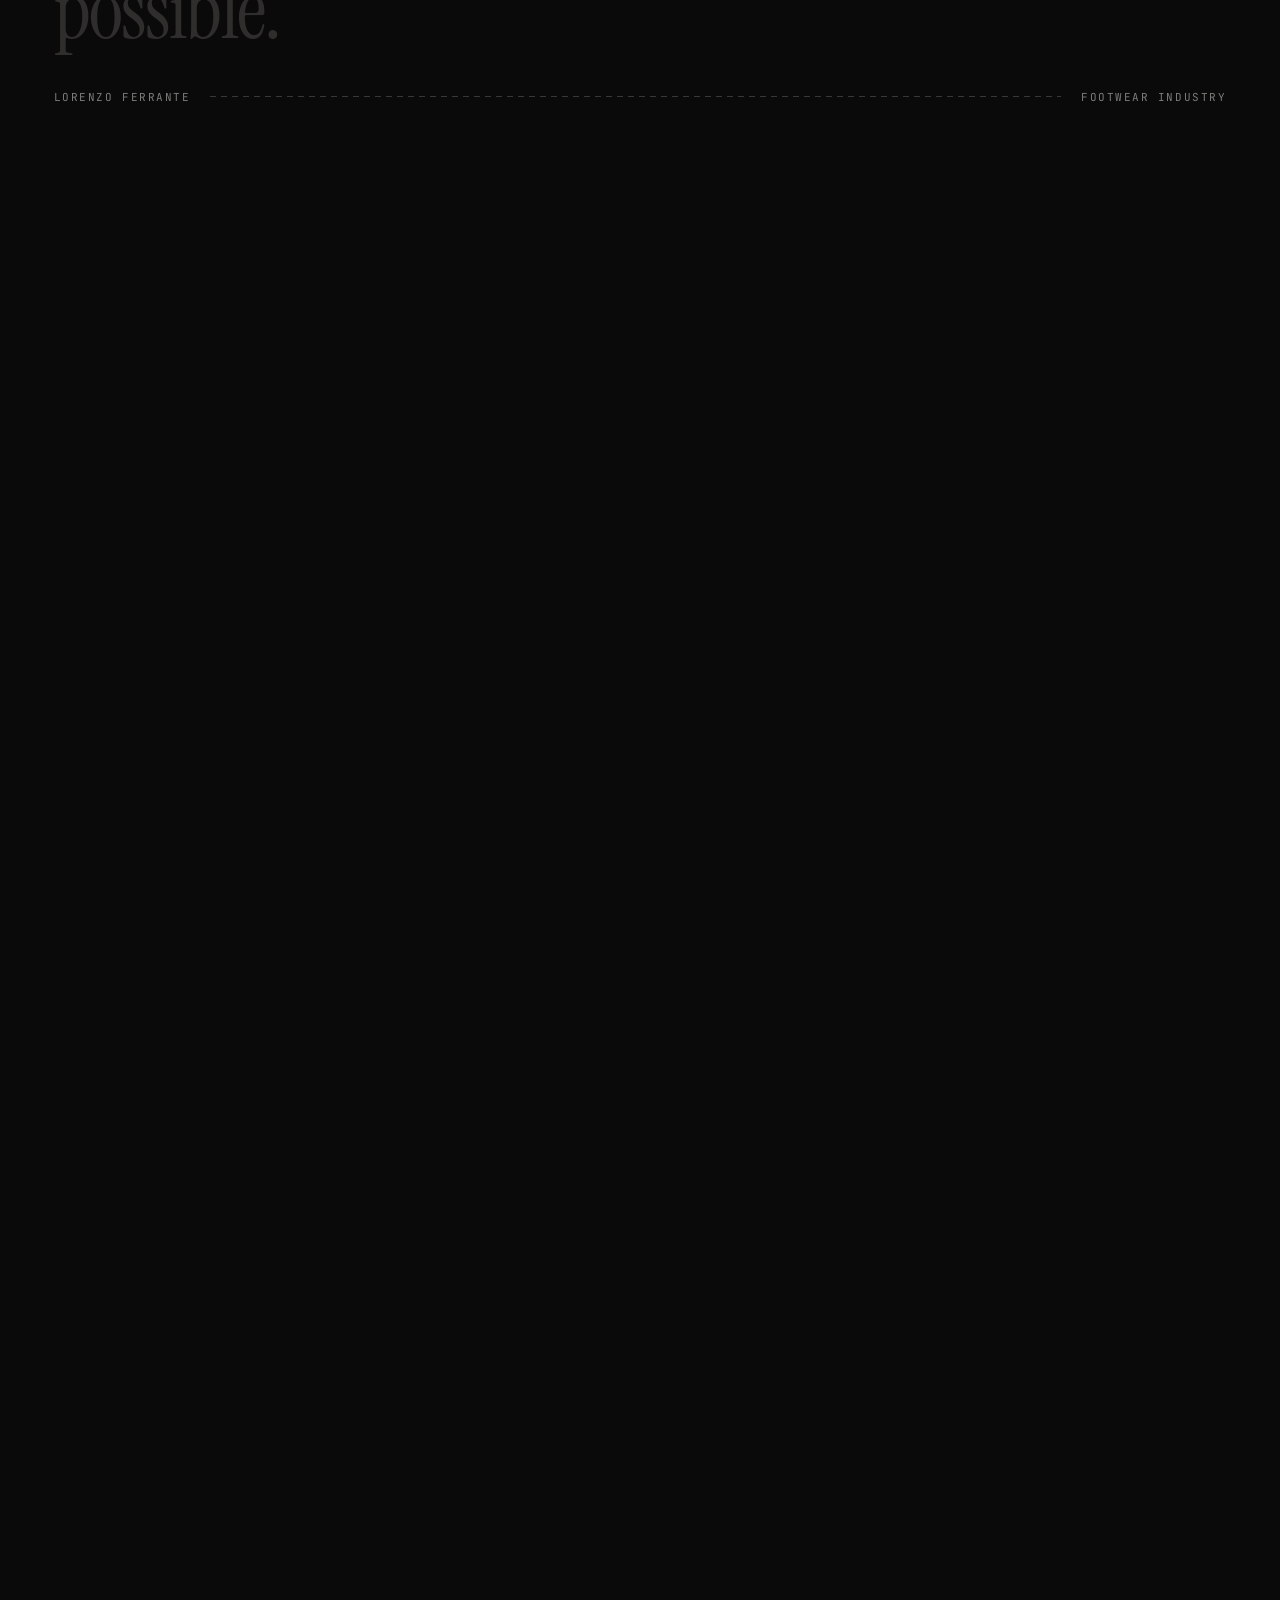
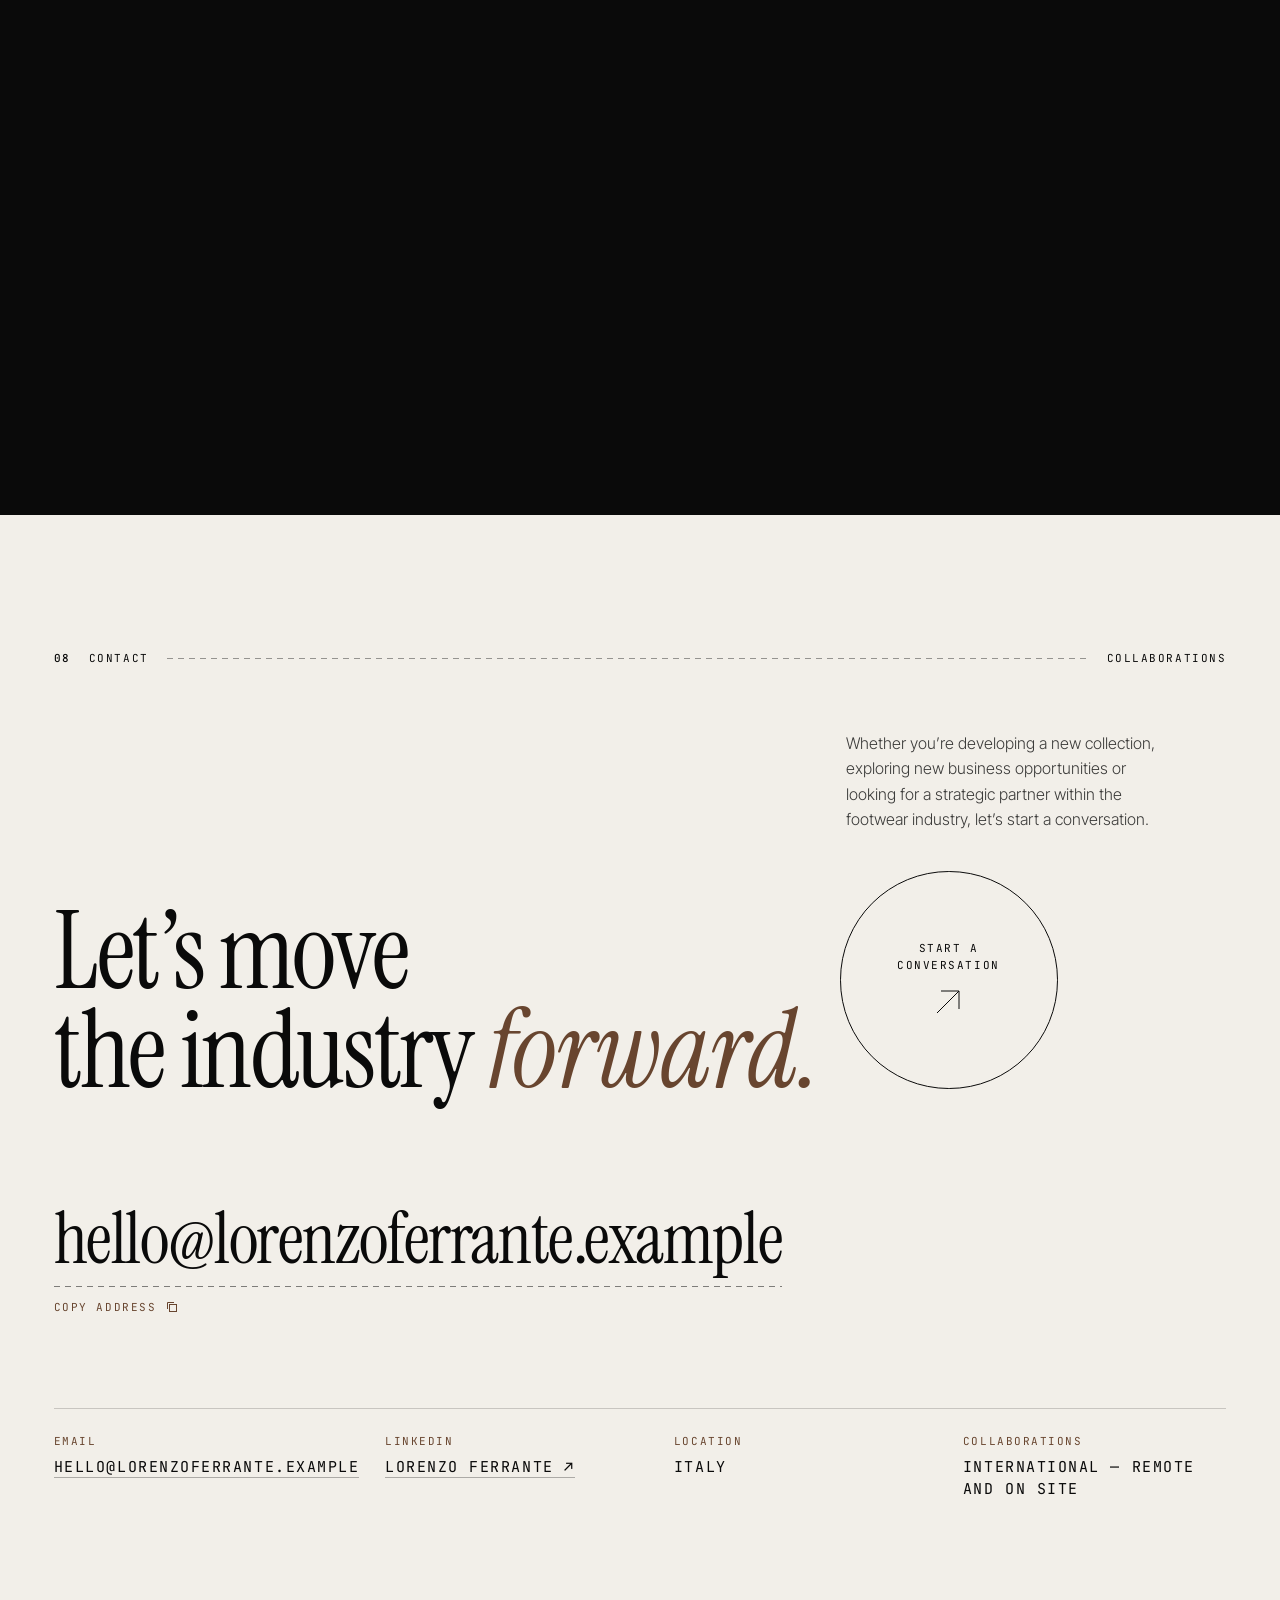
==== commit 4aaa2bce: "Replace video-frame crops with procedurally rendered craft imagery Co-Authored-By: Claude Sonnet 5.5" ====
--- a/index.html
+++ b/index.html
@@ -619,7 +619,7 @@
 <section class="hero" id="hero" data-theme="dark" aria-label="Introduction">
 <div class="hero__pin" id="heroPin">
   <div class="hero__media" id="heroMedia">
-    <img class="hero__poster" src="img/poster.jpg" alt="A tan leather cap-toe oxford shoe floating against a black studio background, lit from above." width="1600" height="900">
+    <img class="hero__poster" src="img/poster.jpg" alt="Brogue cap and medallion perforations on tan calf leather, lit by a raking lamp." width="1600" height="900">
     <video class="hero__video" id="heroVideo" muted playsinline preload="auto" poster="img/first.jpg" aria-hidden="true" disablepictureinpicture>
       <source src="videos/footwear-assembly-mobile.mp4" media="(max-width: 700px)" type="video/mp4">
       <source src="videos/footwear-assembly.mp4" type="video/mp4">
@@ -667,8 +667,8 @@
     <h2 class="display about__title" data-lines>An industry shaped<br>by <em>experience.</em></h2>
     <figure class="about__fig">
       <div class="rv" data-io data-d=".1">
-        <div class="px" data-parallax=".08"><img src="img/about.jpg" alt="Editorial study of a tan leather cap-toe oxford: laces, brogue perforations and welt." loading="lazy"></div>
-        <figcaption class="fig-cap"><span class="mono">Fig. 01<br>Reference study<br>Cap-toe oxford</span><span class="mark">LF.</span></figcaption>
+        <div class="px" data-parallax=".08"><img src="img/about.jpg" alt="Flat lay of leather swatches, a steel needle and thread spools on a dark walnut table." loading="lazy"></div>
+        <figcaption class="fig-cap"><span class="mono">Fig. 01<br>Material study<br>Leather &amp; thread</span><span class="mark">LF.</span></figcaption>
       </div>
       <span class="vlabel mono about__vl" aria-hidden="true">Portrait placeholder</span>
     </figure>
@@ -807,8 +807,8 @@
     <p data-io data-d=".2">Not products on a shelf, but everything behind them: companies, materials, people, processes and markets.</p>
   </div>
   <div class="mosaic">
-    <figure class="tile t1"><div class="rv" data-io><div class="px" data-parallax=".06"><img src="img/exploded.jpg" alt="Components of a leather oxford suspended in the air before assembly." loading="lazy"></div></div><figcaption class="mono"><b>A</b> Components</figcaption></figure>
-    <figure class="tile t2"><div class="rv" data-io data-d=".12"><div class="px" data-parallax=".1"><img src="img/laces.jpg" alt="Laces, eyelets and brogue detailing on tan calf leather." loading="lazy"></div></div><figcaption class="mono"><b>B</b> Product detail</figcaption></figure>
+    <figure class="tile t1"><div class="rv" data-io><div class="px" data-parallax=".06"><img src="img/exploded.jpg" alt="Flat lay of shoe components: leather insole, sole layers, heel stack, coiled lace and needle." loading="lazy"></div></div><figcaption class="mono"><b>A</b> Components</figcaption></figure>
+    <figure class="tile t2"><div class="rv" data-io data-d=".12"><div class="px" data-parallax=".1"><img src="img/laces.jpg" alt="Waxed laces criss-crossed through eyelets on tan calf leather." loading="lazy"></div></div><figcaption class="mono"><b>B</b> Product detail</figcaption></figure>
     <figure class="tile tile--ivory t3" data-io>
       <svg class="tech" viewBox="0 0 980 410" role="img" aria-hidden="true" preserveAspectRatio="xMidYMid meet">
 <line class="dim" x1="0" y1="324" x2="980" y2="324" stroke-dasharray="2 7"/>
@@ -835,14 +835,14 @@
 </svg>
       <figcaption class="mono" style="color:var(--black);text-shadow:none"><b style="color:var(--cuoio)">C</b> Technical drawing</figcaption>
     </figure>
-    <figure class="tile t4"><div class="rv" data-io data-d=".1"><div class="px" data-parallax=".07"><img src="img/toe.jpg" alt="Macro of a brogued cap toe." loading="lazy"></div></div><figcaption class="mono"><b>D</b> Craft &amp; finishing</figcaption></figure>
+    <figure class="tile t4"><div class="rv" data-io data-d=".1"><div class="px" data-parallax=".07"><img src="img/toe.jpg" alt="Macro of brogue perforations and a stitched cap edge." loading="lazy"></div></div><figcaption class="mono"><b>D</b> Craft &amp; finishing</figcaption></figure>
     <div class="tile tile--list t5" data-io data-d=".1">
       <span class="mono" style="color:var(--leather)">The ecosystem</span>
       <ul class="eco">
         <li>Manufacturers <span>01</span></li><li>Brands <span>02</span></li><li>Production <span>03</span></li><li>Design <span>04</span></li><li>Product development <span>05</span></li><li>Materials <span>06</span></li><li>Distribution <span>07</span></li><li>Markets <span>08</span></li><li>Collaborations <span>09</span></li><li>Business <span>10</span></li>
       </ul>
     </div>
-    <figure class="tile t6"><div class="rv" data-io><div class="px" data-parallax=".05"><img src="img/sole.jpg" alt="Leather welt and sole edge, stitched." loading="lazy"></div></div><figcaption class="mono"><b>E</b> Welt &amp; sole construction</figcaption></figure>
+    <figure class="tile t6"><div class="rv" data-io><div class="px" data-parallax=".05"><img src="img/sole.jpg" alt="Layered sole edge: upper leather, stitched welt, midsole and outsole." loading="lazy"></div></div><figcaption class="mono"><b>E</b> Welt &amp; sole construction</figcaption></figure>
   </div>
 </section>
 
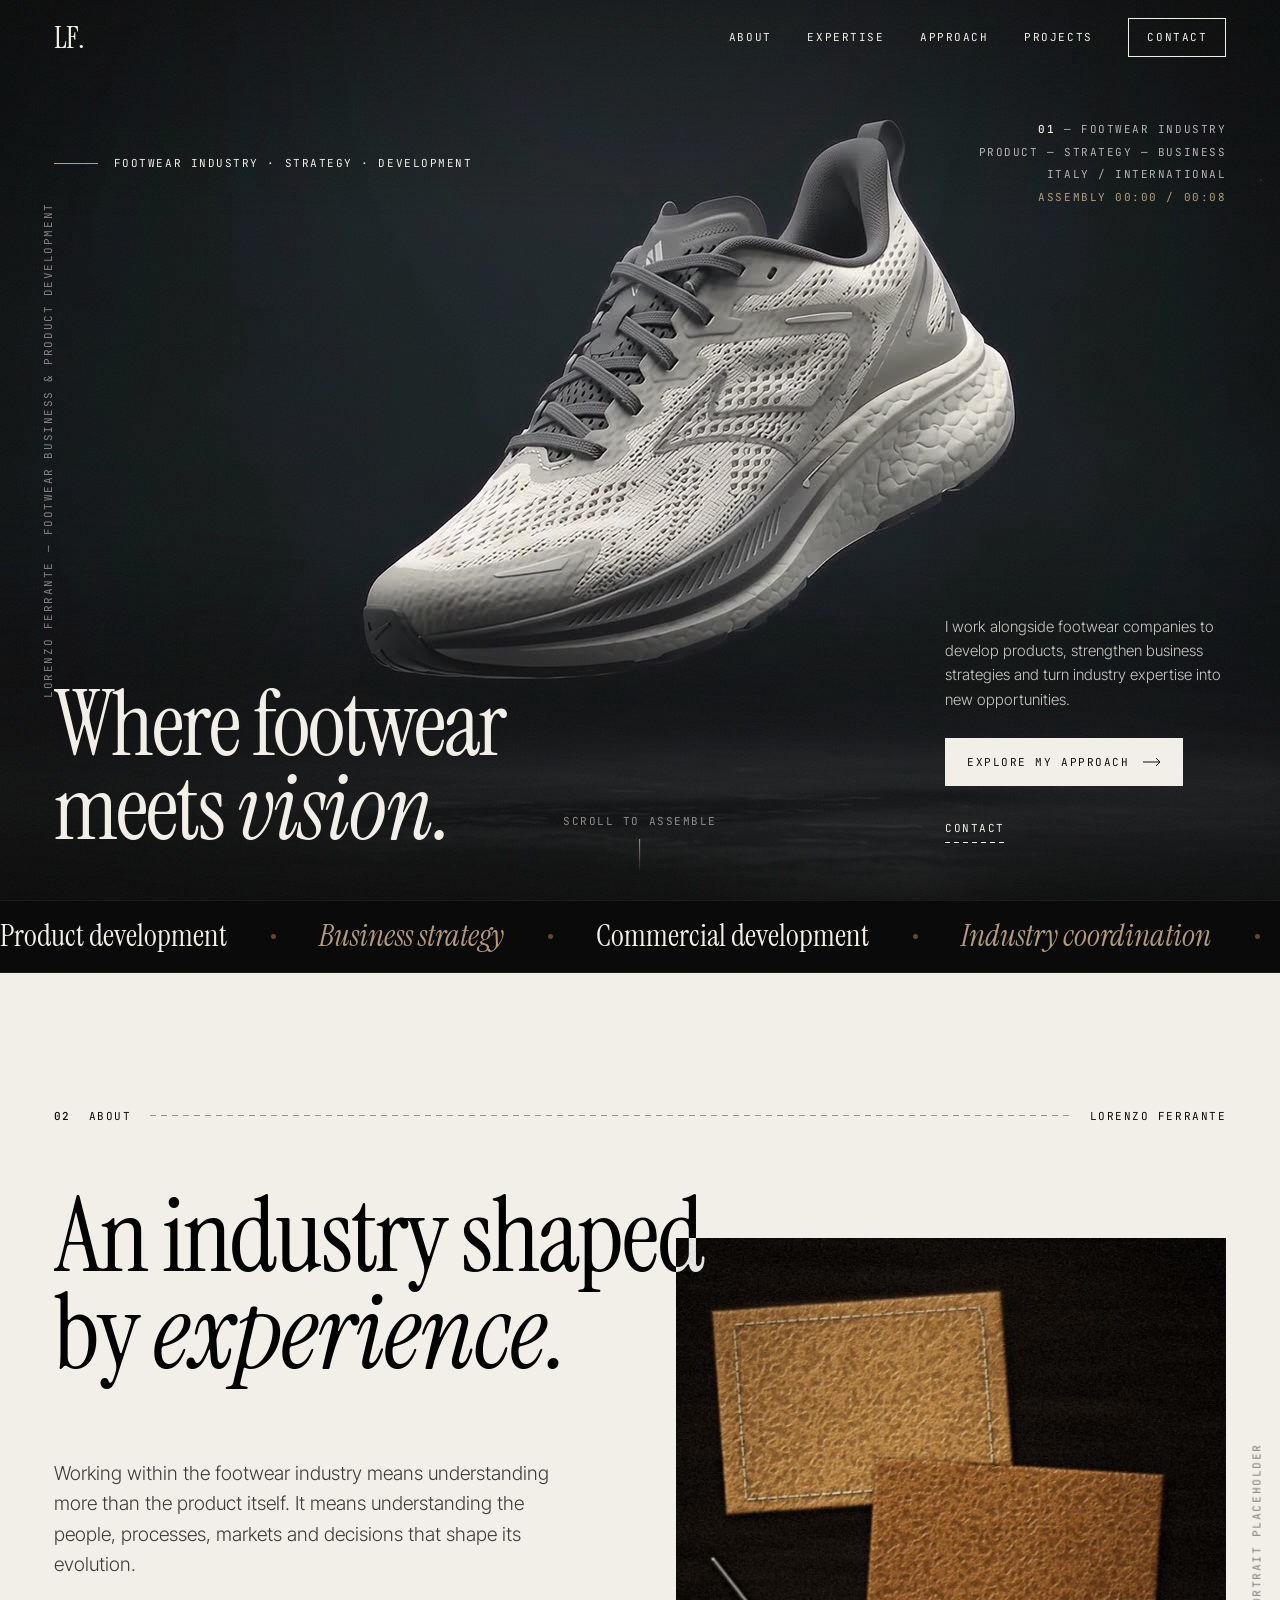
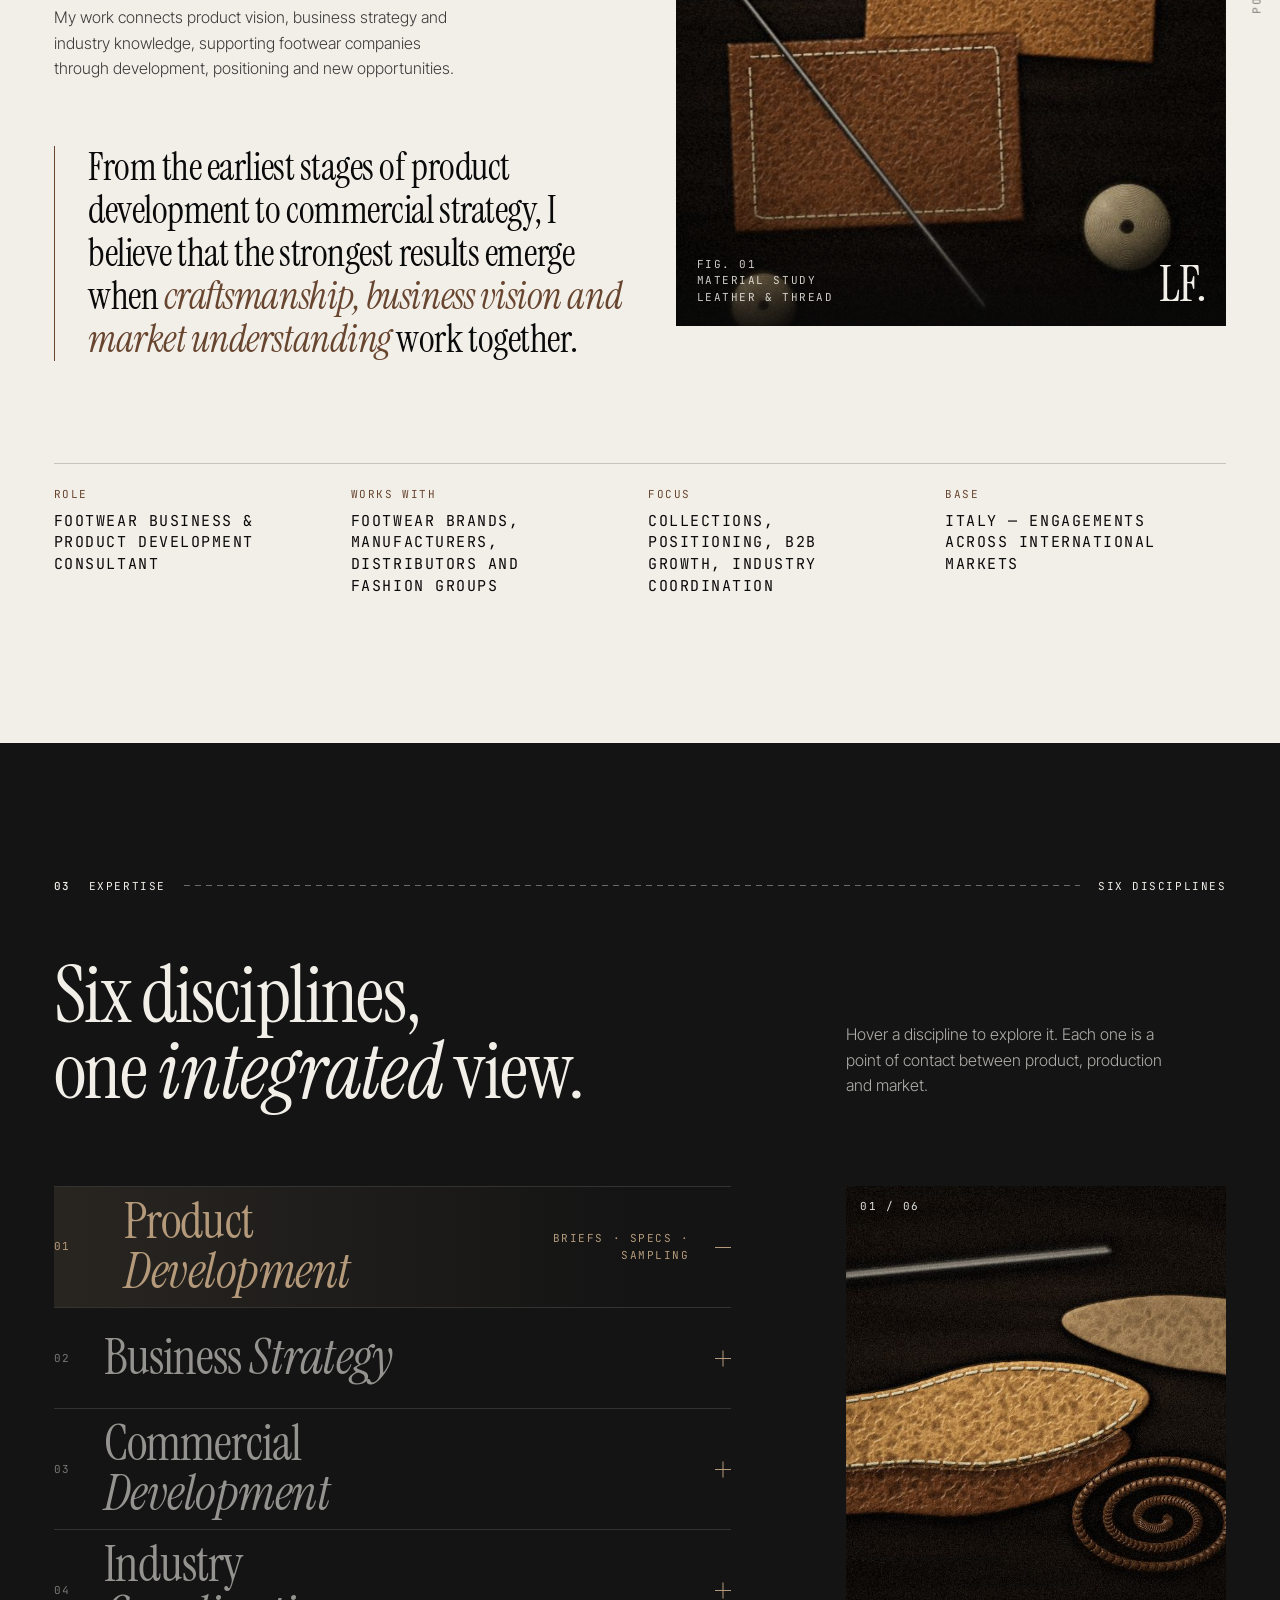
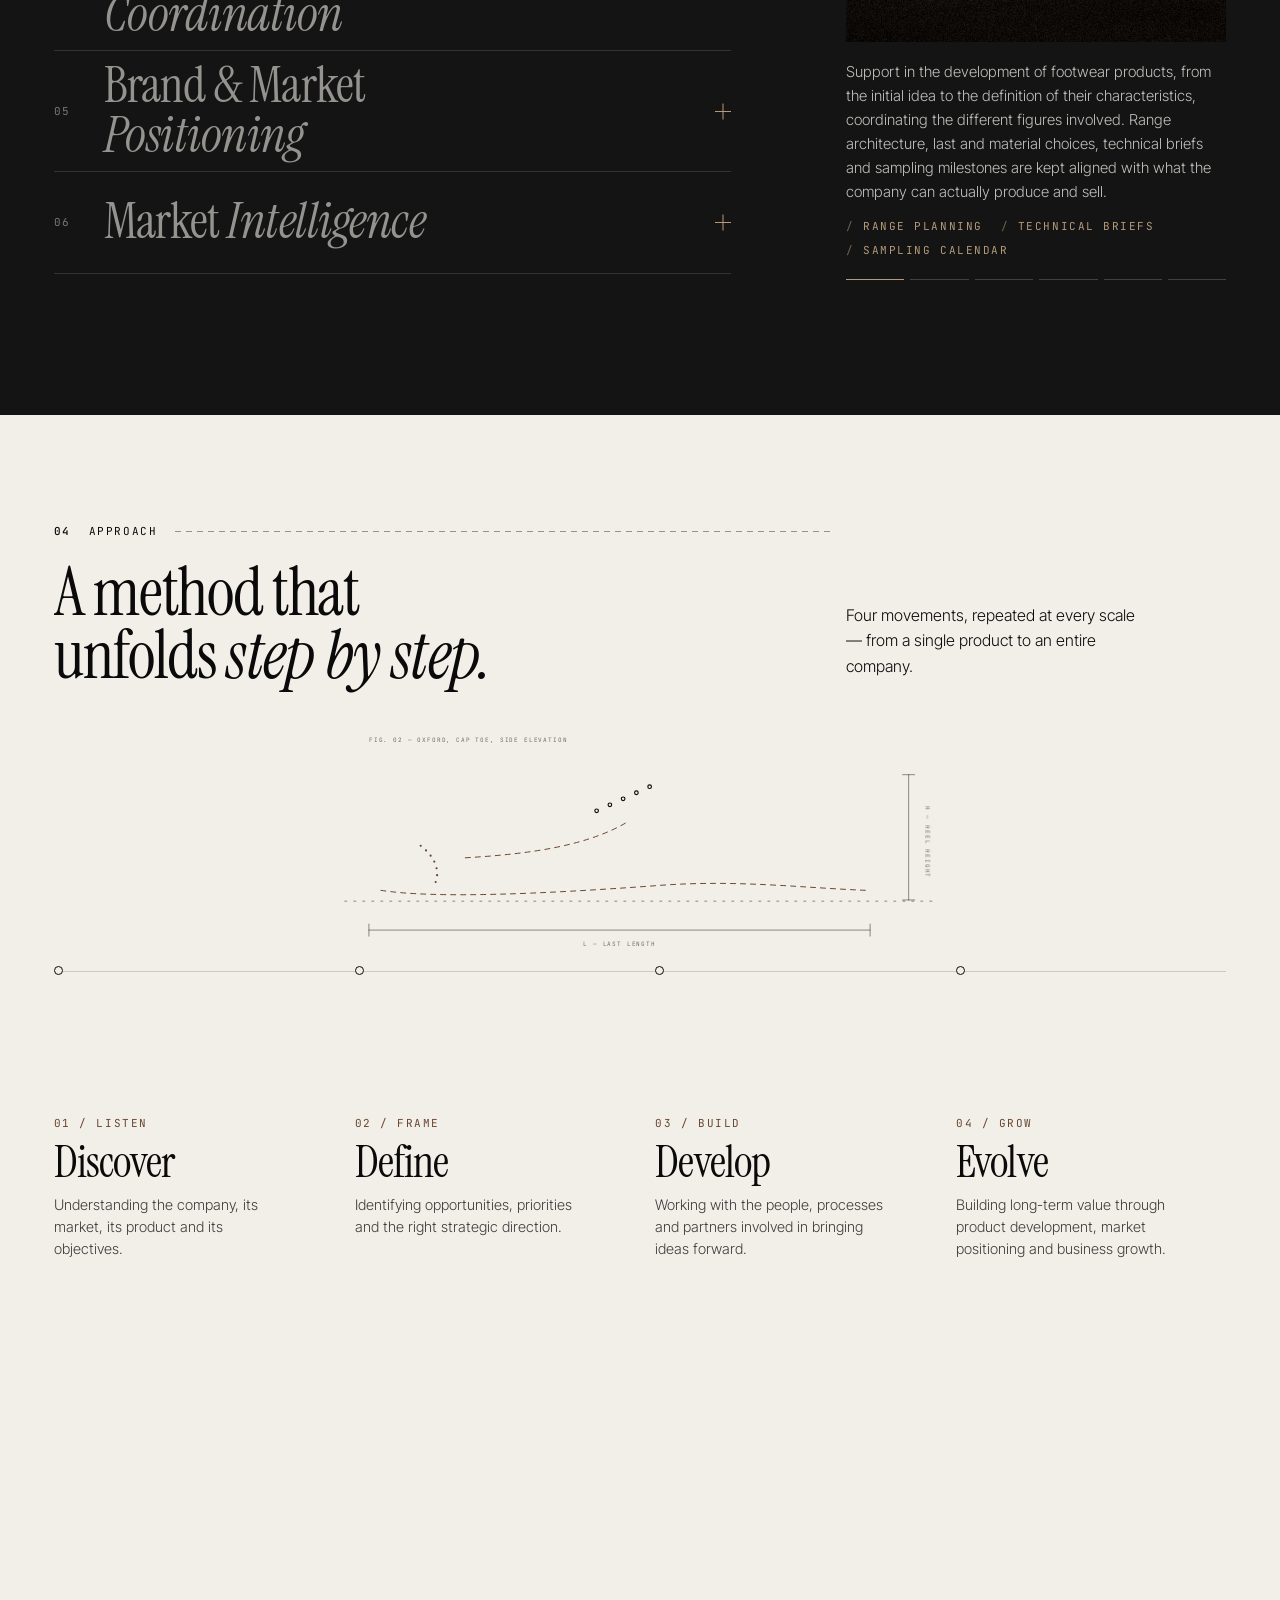
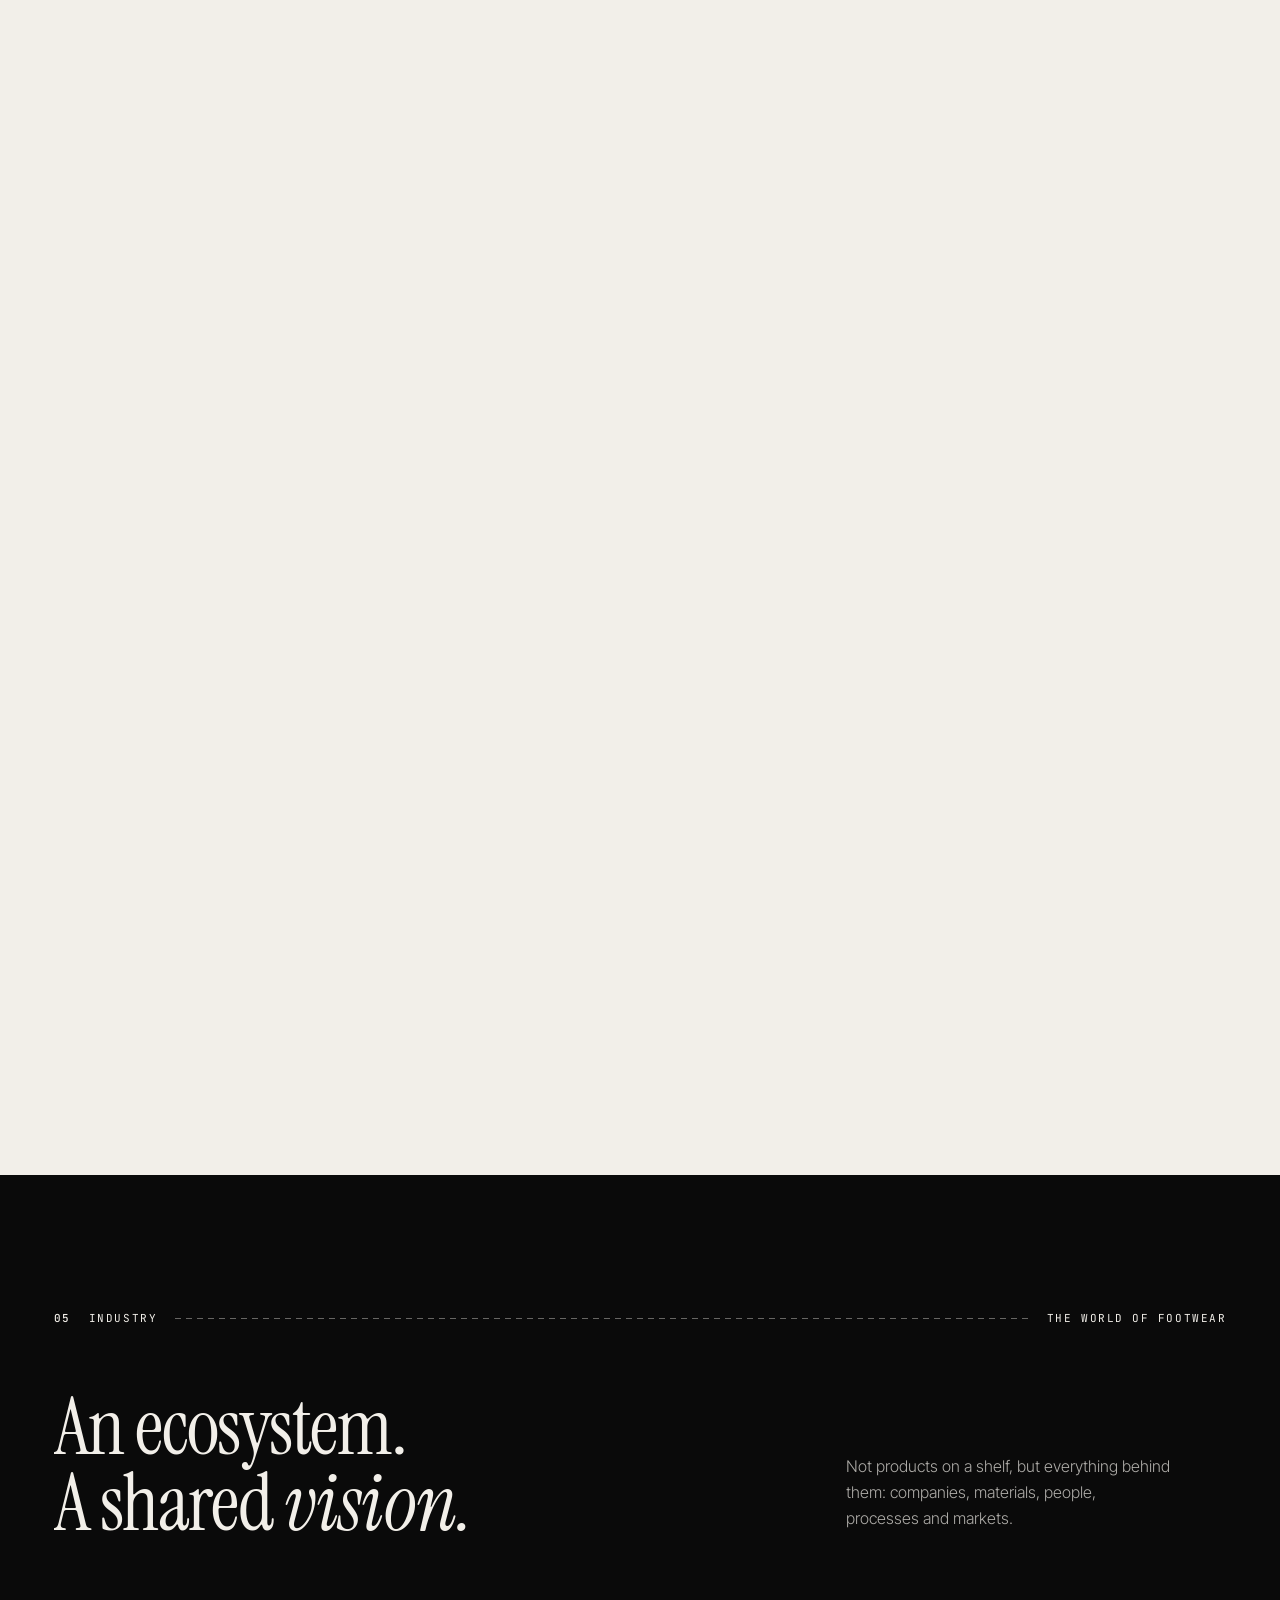
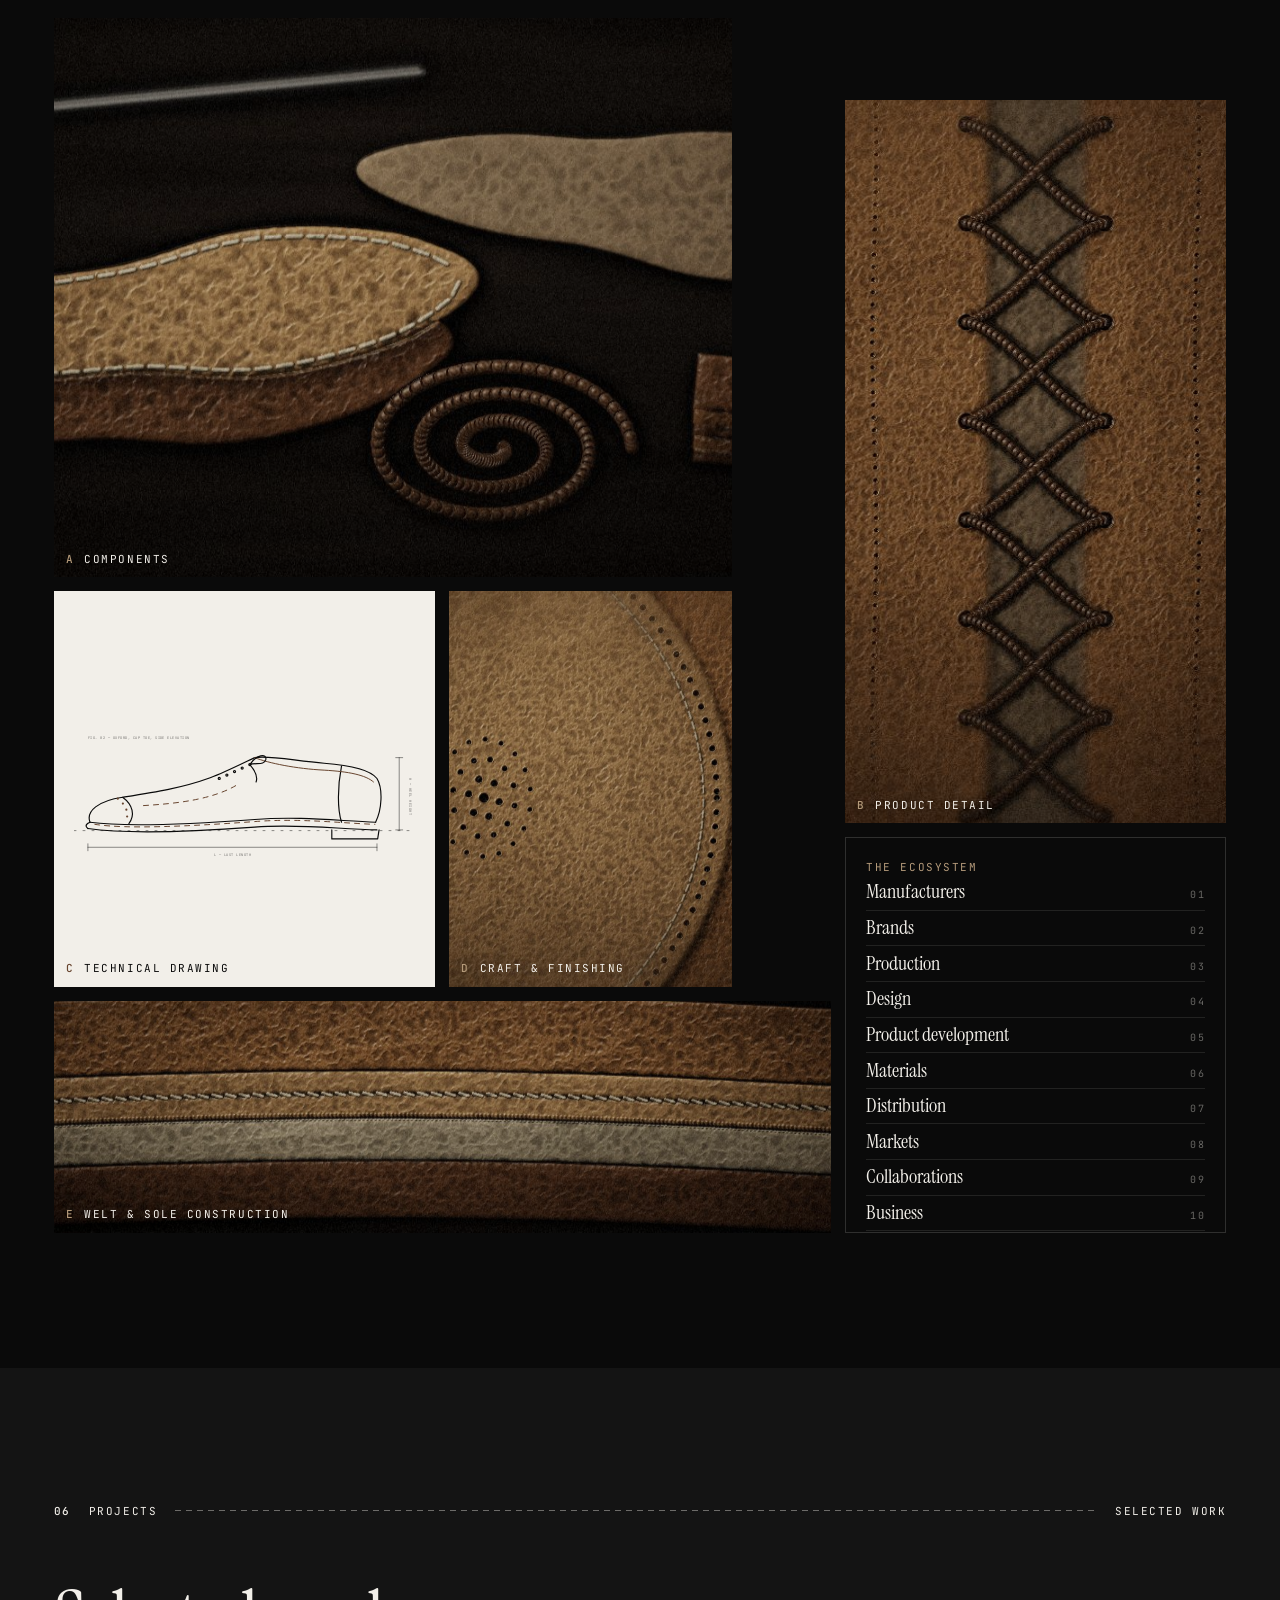
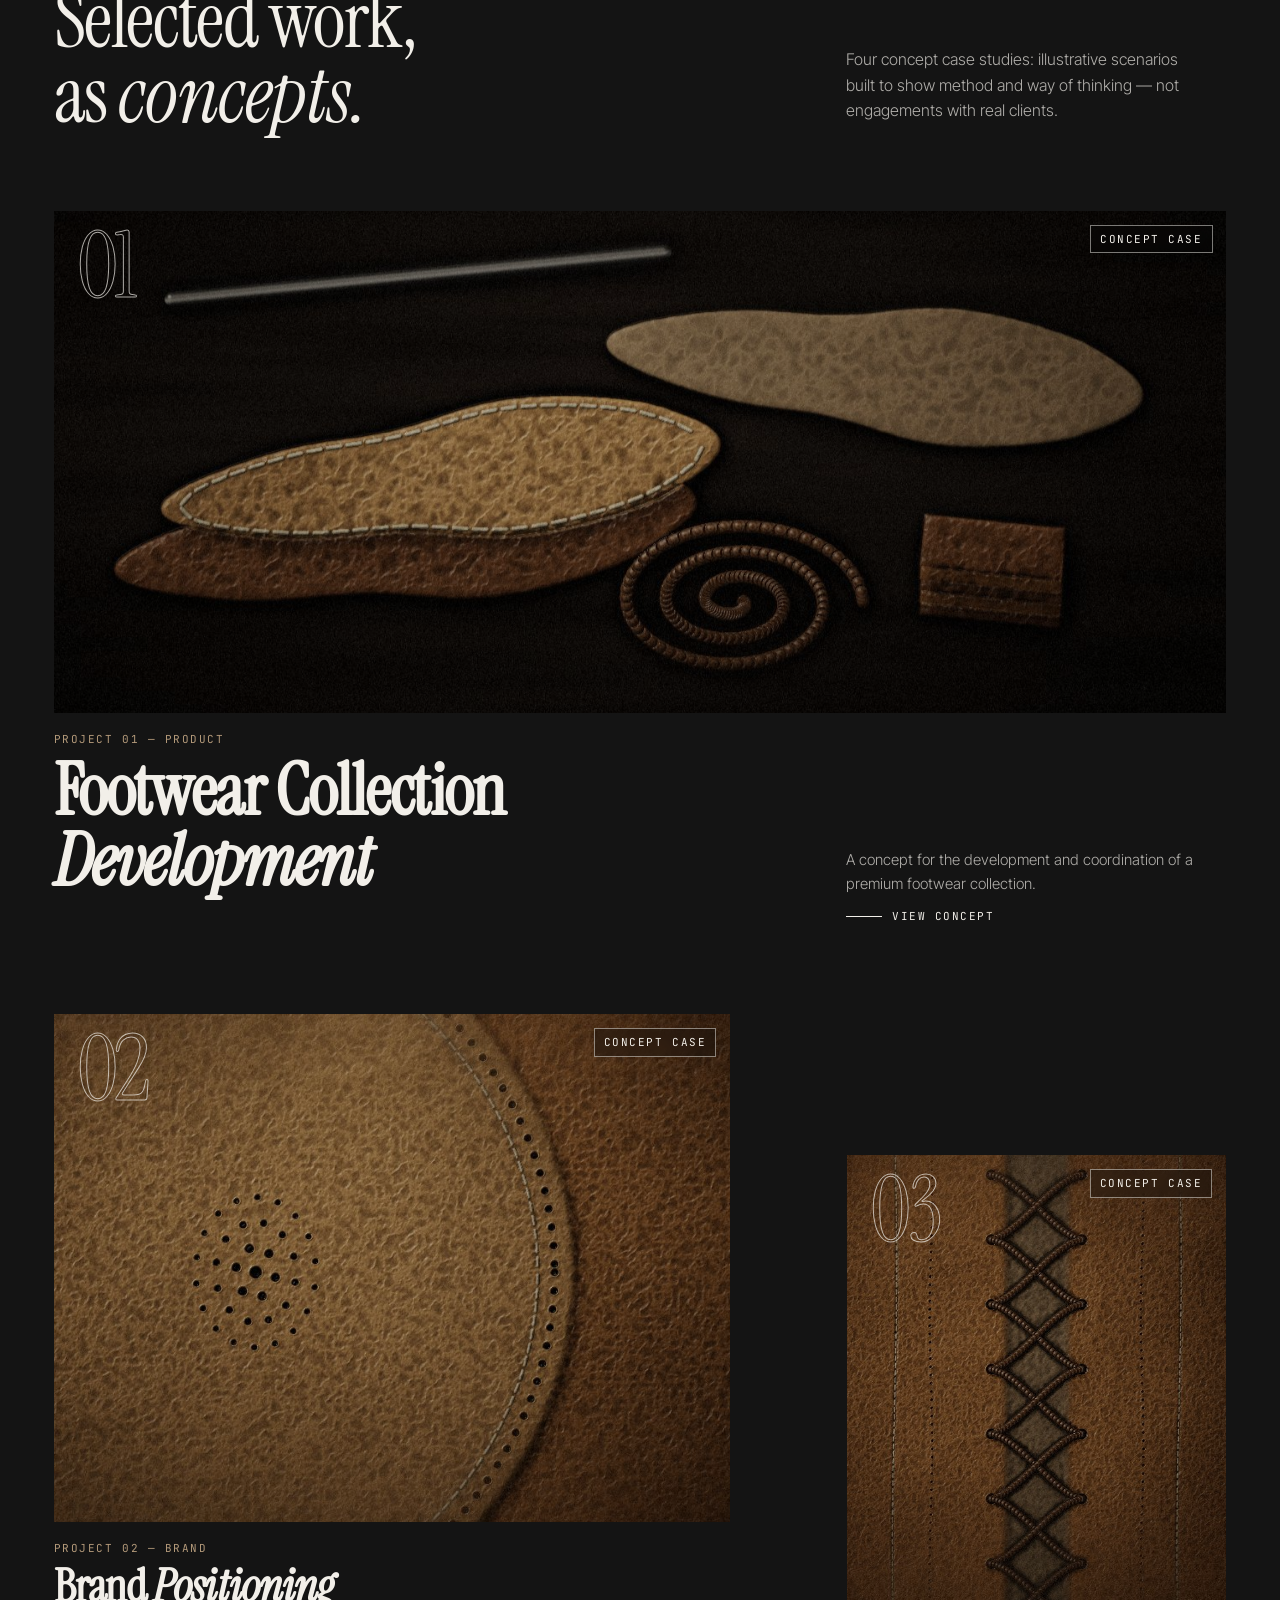
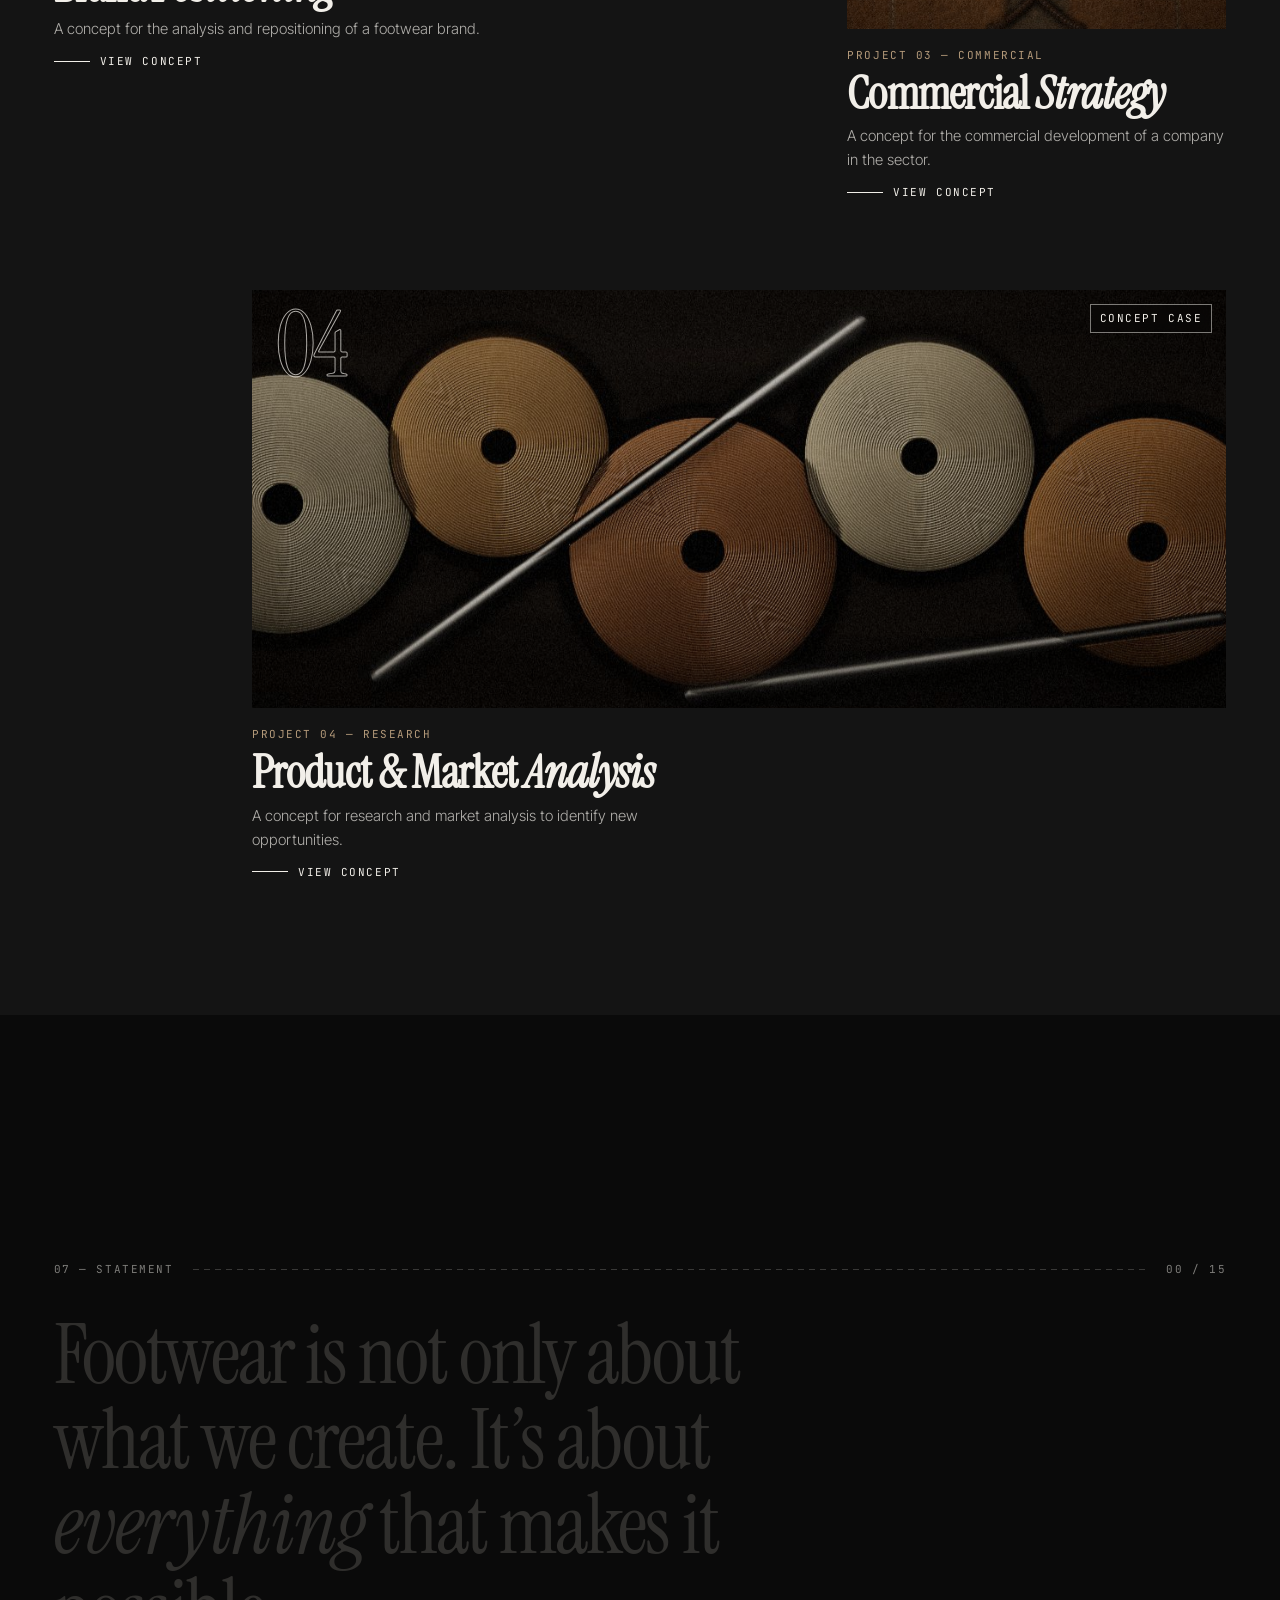
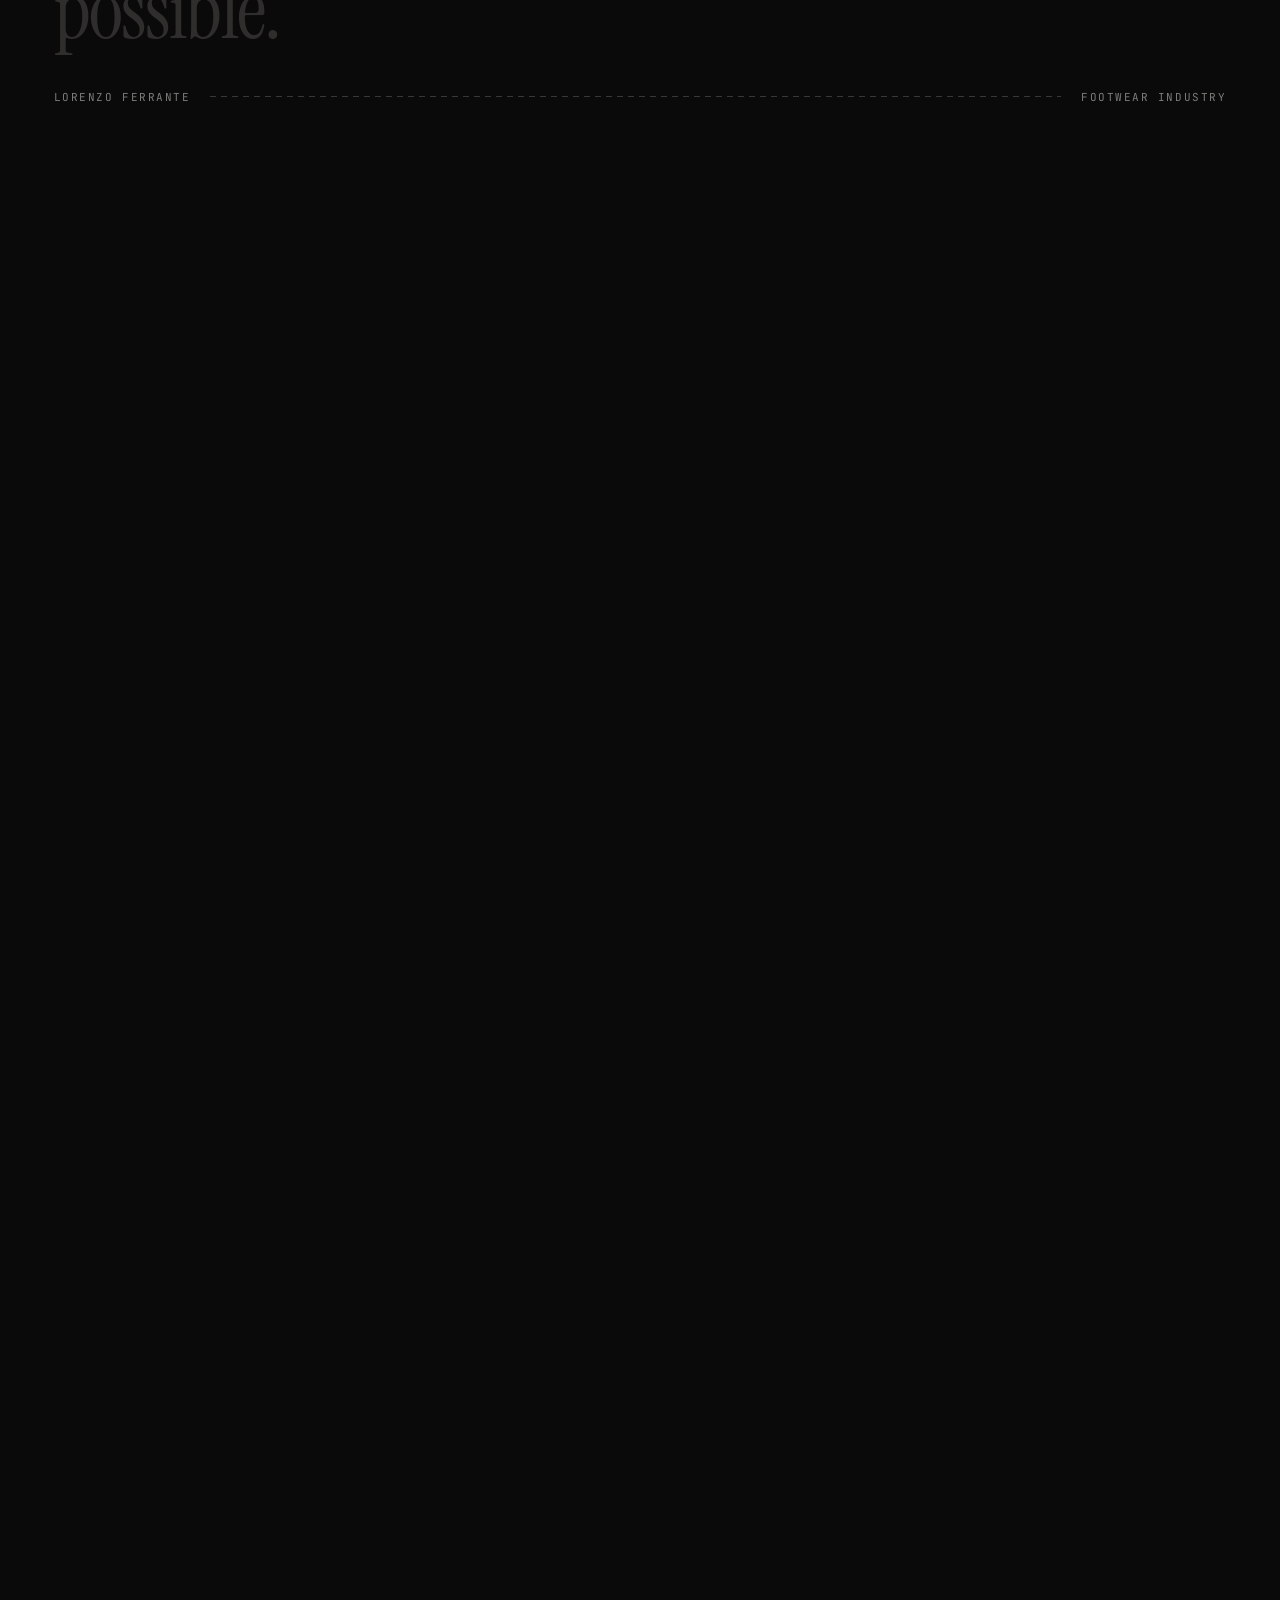
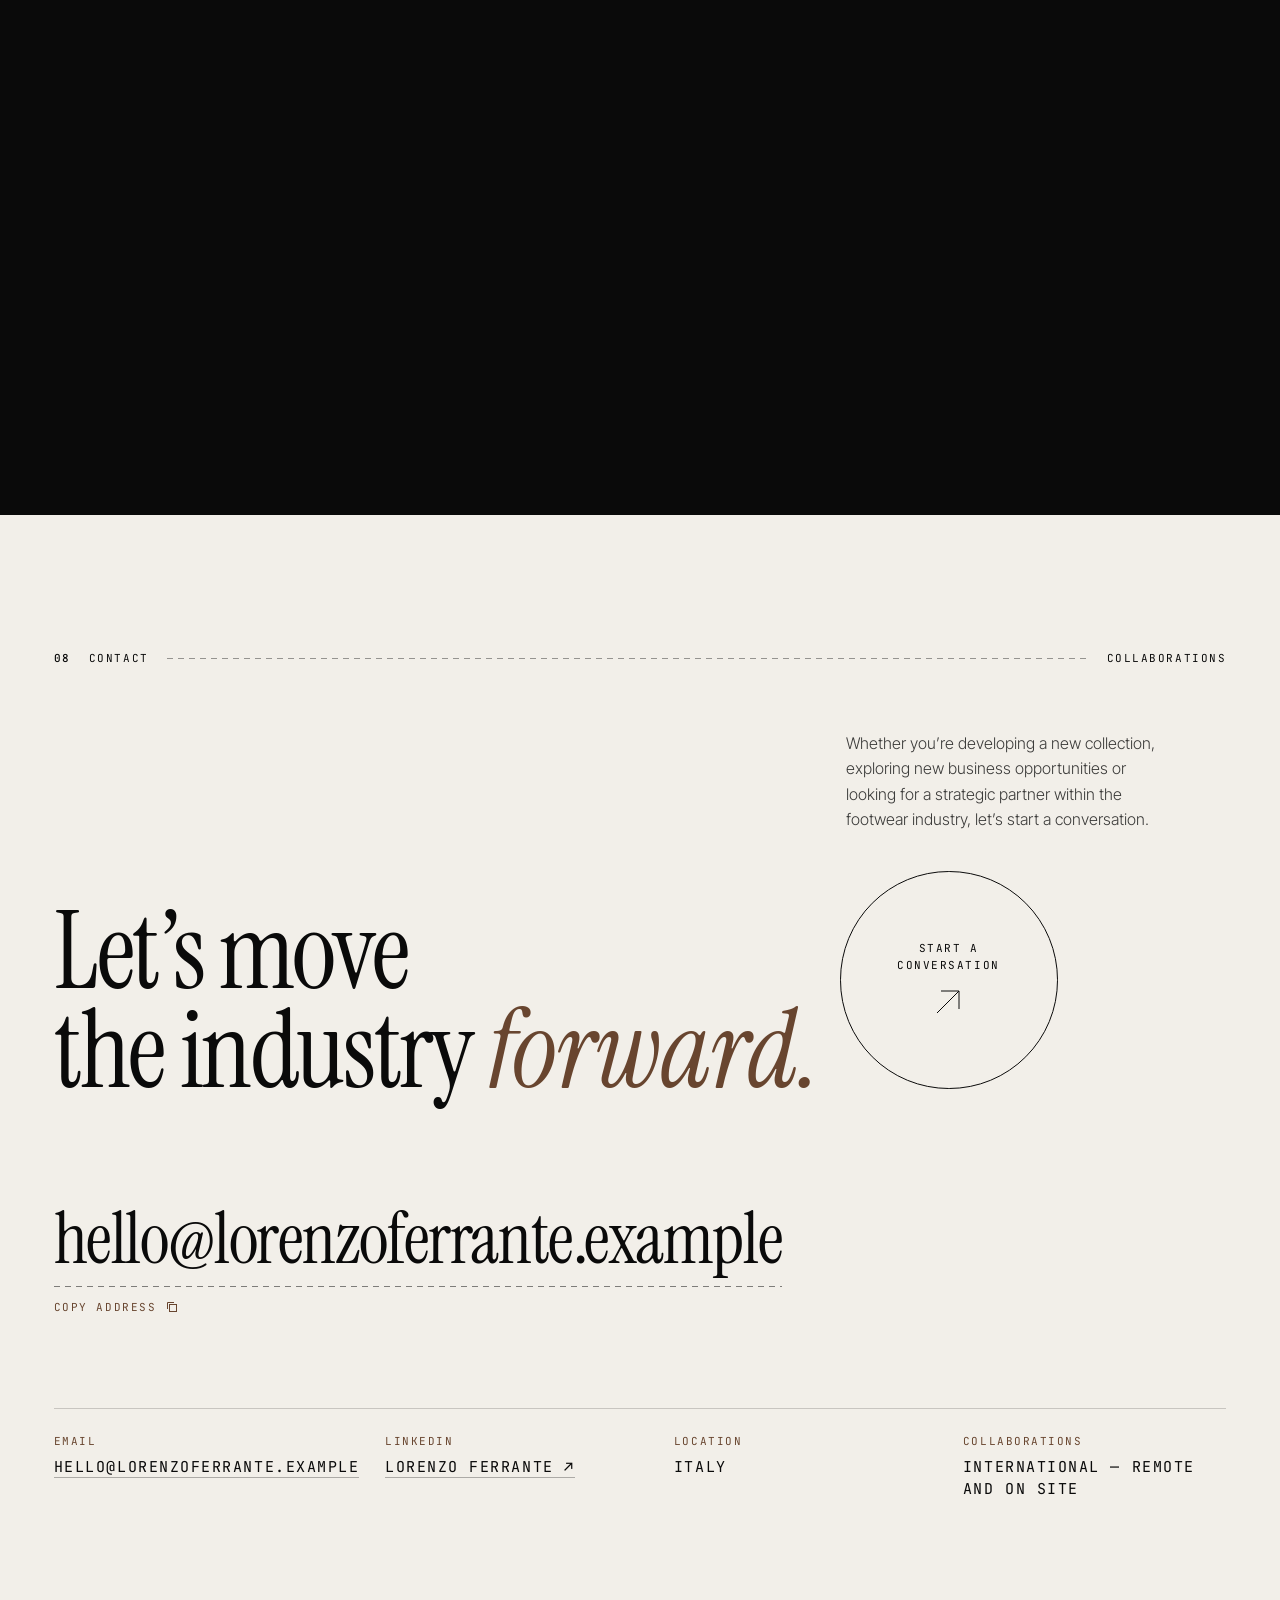
==== commit 8b90a40b: "Hero: replace shoe film with running-shoe sole teardown video, scroll-scrubbed - New 3D running-shoe" ====
--- a/index.html
+++ b/index.html
@@ -136,7 +136,7 @@
 .hero__pin{position:sticky;top:0;height:100vh;height:100svh;min-height:640px;overflow:hidden;isolation:isolate;background:var(--black)}
 .hero.no-video,.hero.is-static{height:100vh;height:100svh;min-height:640px}
 .hero.no-video .hero__pin,.hero.is-static .hero__pin{position:relative}
-.hero__media{position:absolute;left:0;right:0;top:0;bottom:12vh;-webkit-mask-image:linear-gradient(#000 80%,transparent);mask-image:linear-gradient(#000 80%,transparent);transform-origin:60% 40%;will-change:transform}
+.hero__media{position:absolute;left:0;right:0;top:0;bottom:0;transform-origin:50% 50%;will-change:transform}
 .hero__poster,.hero__video{position:absolute;inset:0;width:100%;height:100%;object-fit:cover;object-position:50% 50%}
 .hero__poster{opacity:0;transition:opacity 1s ease}
 .hero__video{opacity:0;transition:opacity 1.4s ease;background:#000}
@@ -470,7 +470,6 @@
   .stage{display:block}
 }
 @media (max-width:1200px){.hero__rail{display:none}}
-@media (min-width:900px) and (max-aspect-ratio:3/2){.hero__media{bottom:24vh}}
 @media (max-width:1100px){
   .nav__links{gap:22px}
   .hero__title{grid-column:1/13}
@@ -488,7 +487,7 @@
   .menu.is-open .menu__aside{opacity:1;transform:none}
   .hero{height:320vh}
   .hero__pin{min-height:600px}
-  .hero__media{top:calc(var(--nav-h) + 9svh);bottom:auto;height:min(60vh,74vw);left:50%;right:auto;width:132vw;transform:translateX(-50%);-webkit-mask-image:linear-gradient(transparent,#000 14%,#000 78%,transparent);mask-image:linear-gradient(transparent,#000 14%,#000 78%,transparent)}
+  .hero__media{top:calc(44% - 42.2vw);bottom:auto;height:84.4vw;left:50%;right:auto;width:150vw;transform:translateX(-50%);-webkit-mask-image:linear-gradient(transparent,#000 12%,#000 88%,transparent);mask-image:linear-gradient(transparent,#000 12%,#000 88%,transparent)}
   .hero__video,.hero__poster{object-fit:contain}
   .hero__shade{background:linear-gradient(0deg,rgba(10,10,10,.96) 0,rgba(10,10,10,.75) 38%,rgba(10,10,10,0) 62%),linear-gradient(180deg,rgba(10,10,10,.5),rgba(10,10,10,0) 22%)}
   .hero__ui{display:flex;flex-direction:column;justify-content:space-between;padding-bottom:24px}
@@ -621,11 +620,11 @@
   <div class="hero__media" id="heroMedia">
     <img class="hero__poster" src="img/poster.jpg" alt="Brogue cap and medallion perforations on tan calf leather, lit by a raking lamp." width="1600" height="900">
     <video class="hero__video" id="heroVideo" muted playsinline preload="auto" poster="img/first.jpg" aria-hidden="true" disablepictureinpicture>
-      <source src="videos/footwear-assembly-mobile.mp4" media="(max-width: 700px)" type="video/mp4">
-      <source src="videos/footwear-assembly.mp4" type="video/mp4">
+      <source src="videos/running-sole-scroll-mobile.mp4" media="(max-width: 700px)" type="video/mp4">
+      <source src="videos/running-sole-scroll.mp4" type="video/mp4">
     </video>
   </div>
-  <div class="hero__shade"></div>
+  <div class="hero__shade" id="heroShade"></div>
   <div class="hero__curtain"></div>
 
   <div class="hero__rail mono" aria-hidden="true">Lorenzo Ferrante — Footwear Business &amp; Product Development</div>
@@ -1055,7 +1054,7 @@
 addEventListener('resize', () => { if (menuOpen && desk()) closeMenu(); });
 
 /* ---- hero video: scroll-scrubbed ---- */
-const hero = $('#hero'), vid = $('#heroVideo'), tc = $('#heroTc'), heroCue = $('#heroCue');
+const hero = $('#hero'), vid = $('#heroVideo'), tc = $('#heroTc'), heroCue = $('#heroCue'), heroShade = $('#heroShade');
 const fmt = s => '00:' + String(Math.min(8, Math.floor(s))).padStart(2, '0');
 let videoOk = false, heroP = 0, vTarget = 0, vCur = 0;
 const dur = () => (isFinite(vid.duration) && vid.duration > 0 ? vid.duration : 7.9);
@@ -1072,7 +1071,7 @@
   vid.addEventListener('canplay', videoReady);
   vid.addEventListener('error', fallback);
   vid.querySelectorAll('source').forEach(s => s.addEventListener('error', fallback));
-  setTimeout(() => { if (vid.readyState < 2) fallback(); }, 7000);
+  setTimeout(() => { if (vid.readyState < 2) fallback(); }, 20000);
   vid.load();
   (function scrubLoop() {
     if (videoOk && vid.readyState >= 2) {
@@ -1206,8 +1205,10 @@
       heroP = p;
       vTarget = clamp(p / .86) * (dur() - .04);
       heroMedia.style.transform = desk() ? `scale(${1 + p * .06})` : `translate3d(-50%,0,0) scale(${1 + p * .05})`;
-      const out = clamp((p - .9) / .1);
+      // the film needs the whole frame: text steps aside as soon as the scroll starts driving it
+      const out = (t => t * t * (3 - 2 * t))(clamp((p - .04) / .10));
       heroUi.style.transform = `translate3d(0,${-out * 40}px,0)`; heroUi.style.opacity = String(1 - out);
+      heroShade.style.opacity = String(1 - .85 * out);
       heroCue.style.opacity = p > .03 ? 0 : '';
     } else {
       const p = clamp(y / vh);
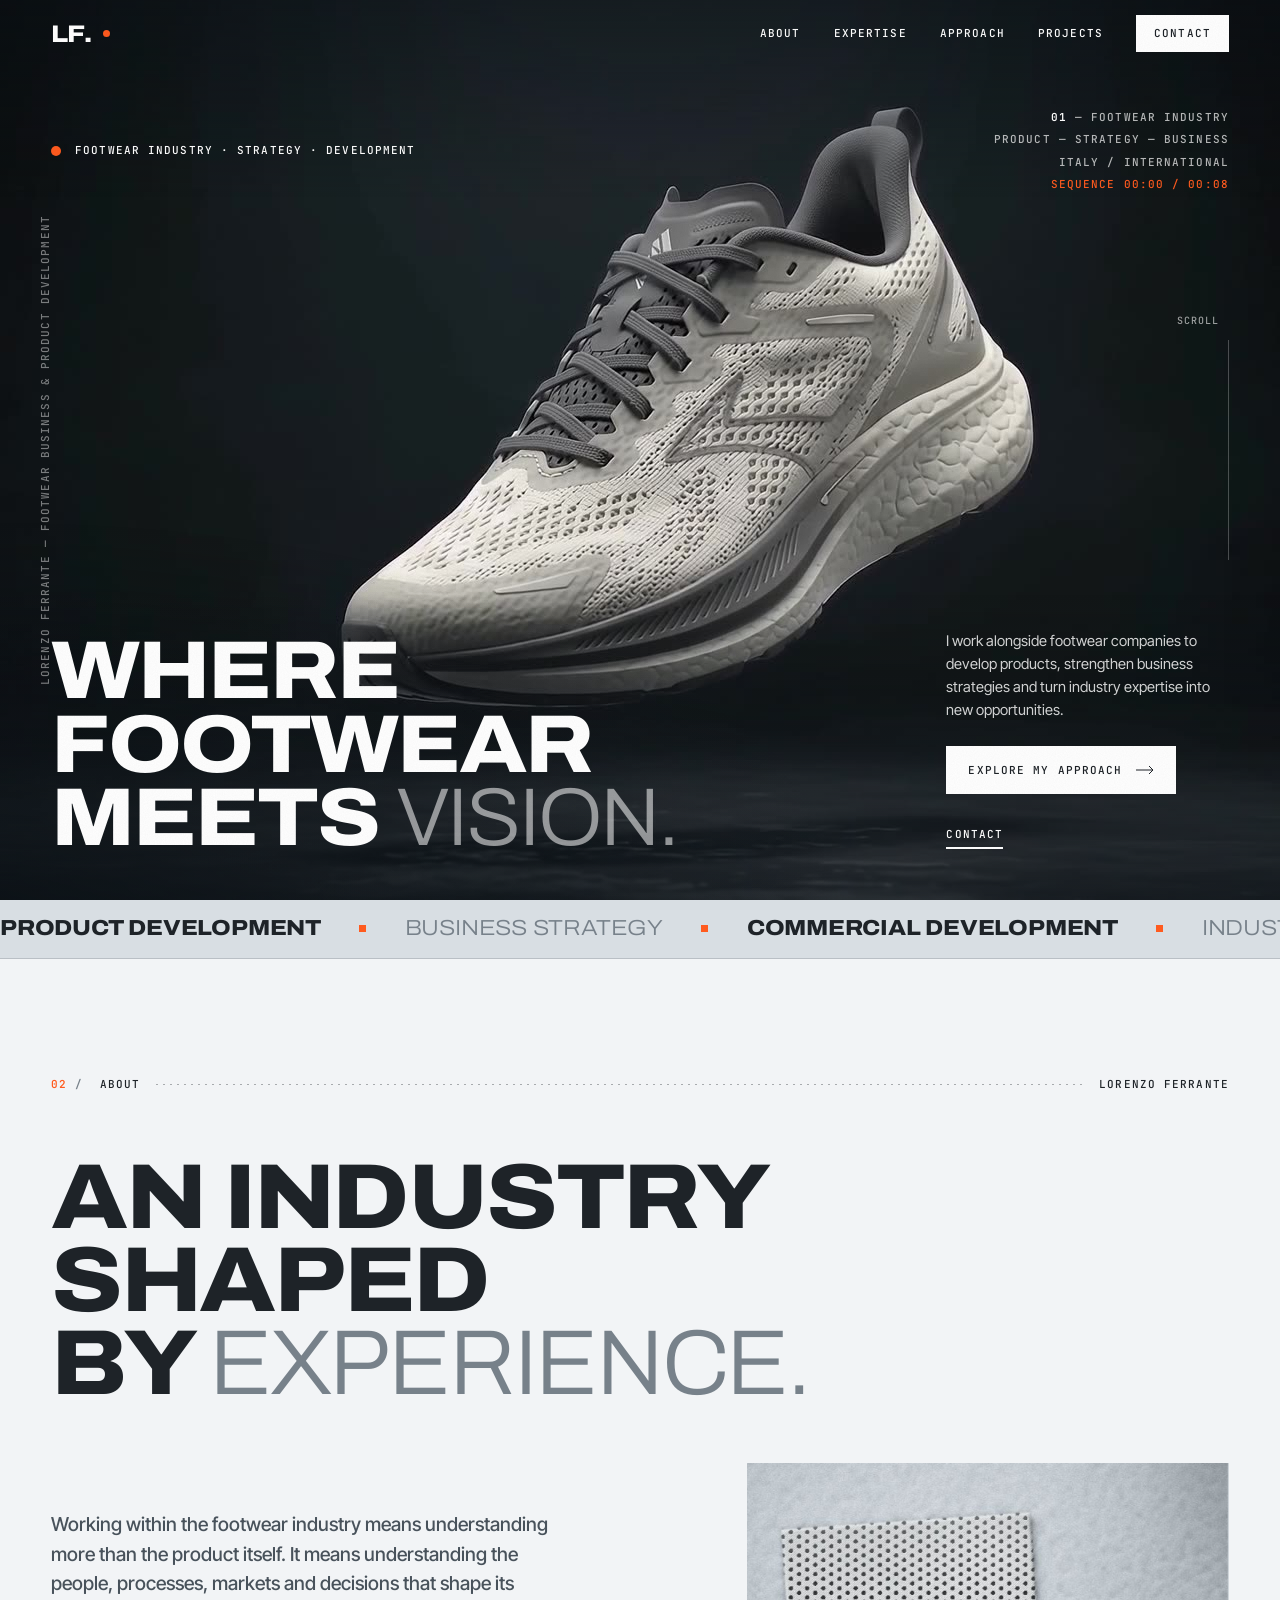
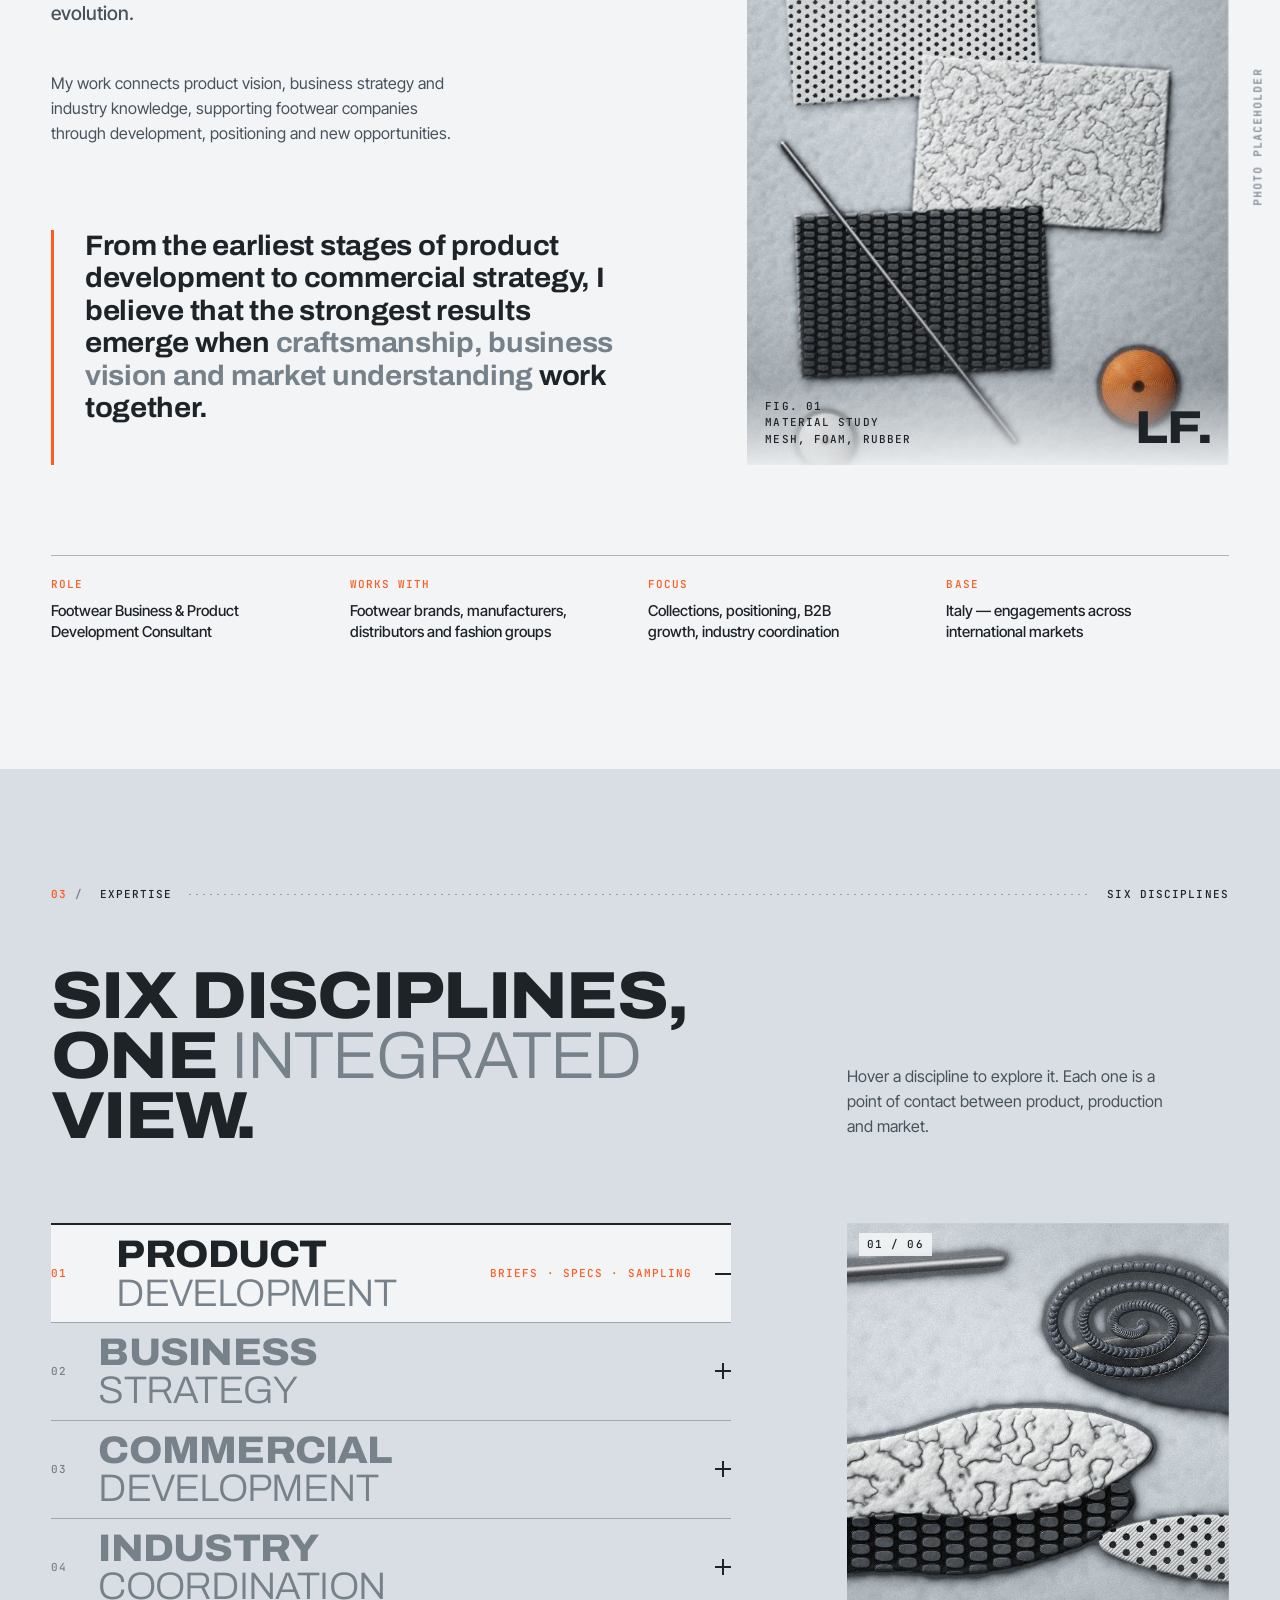
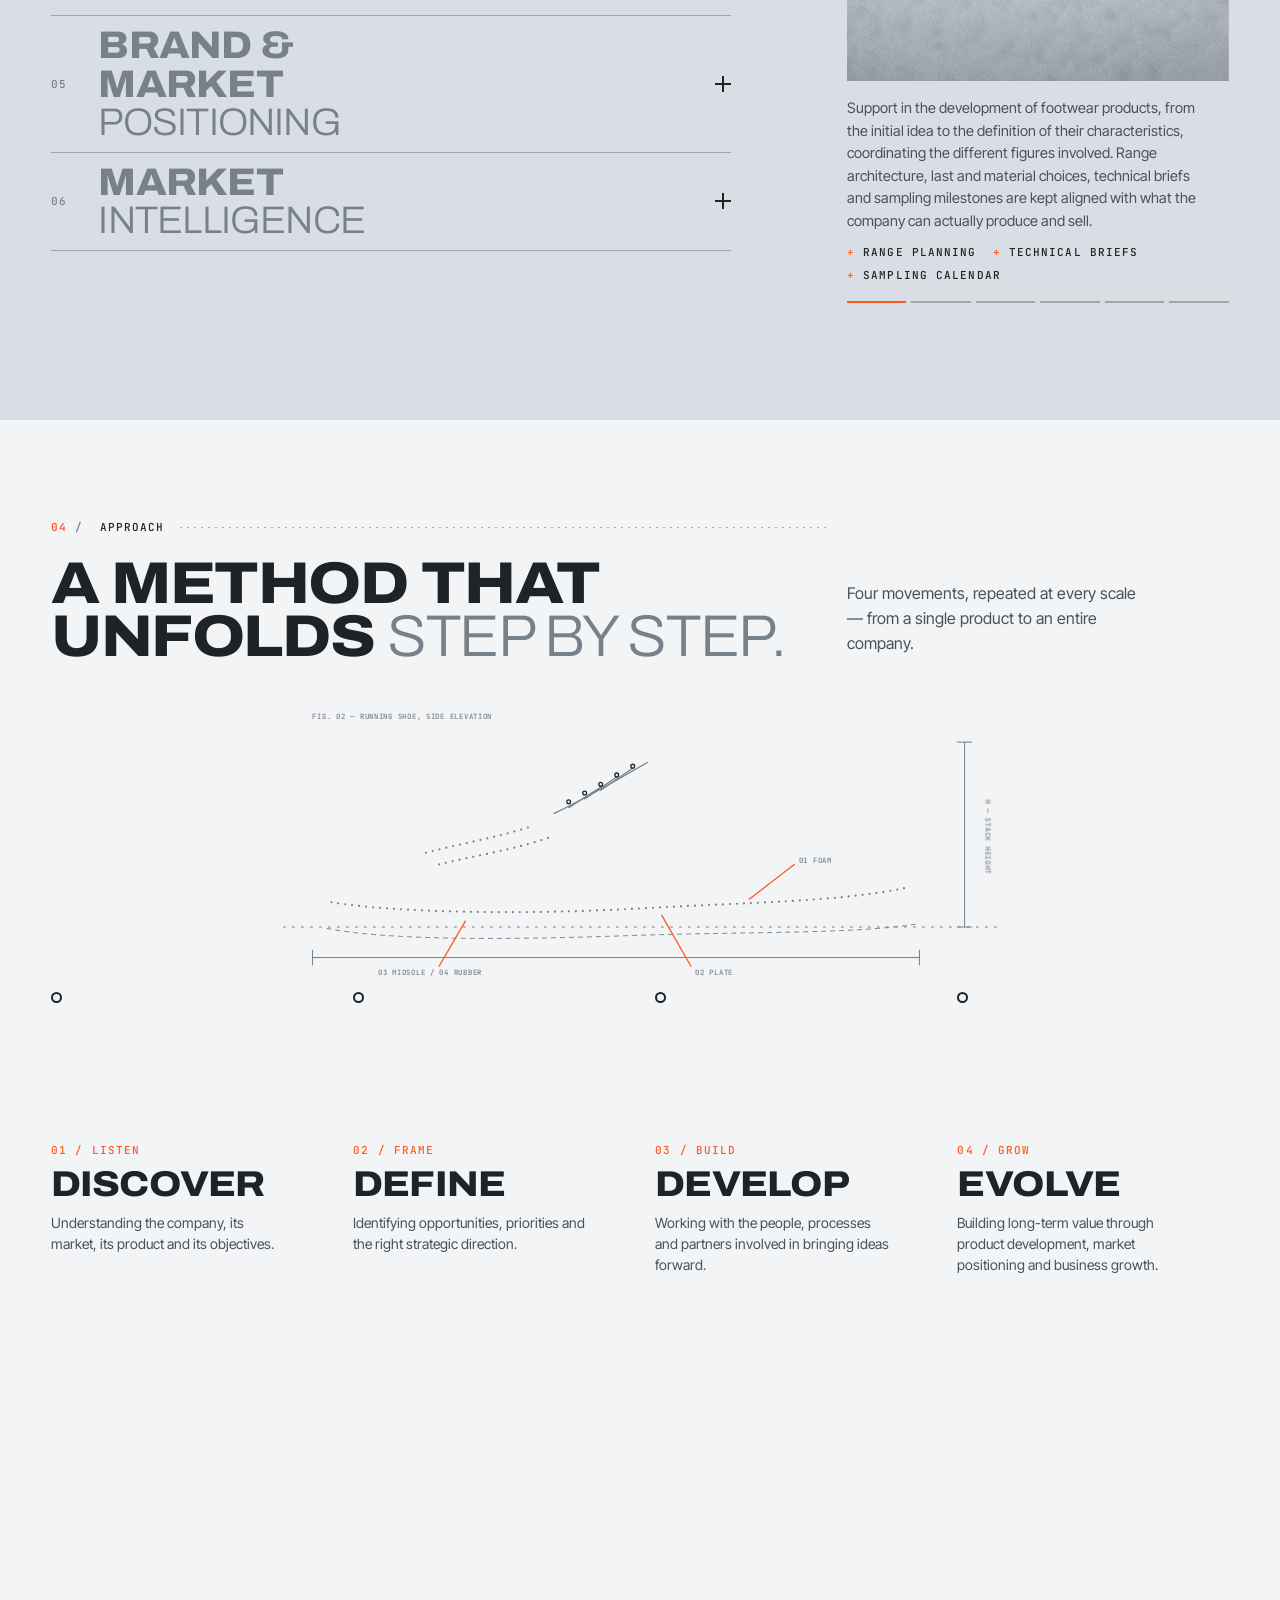
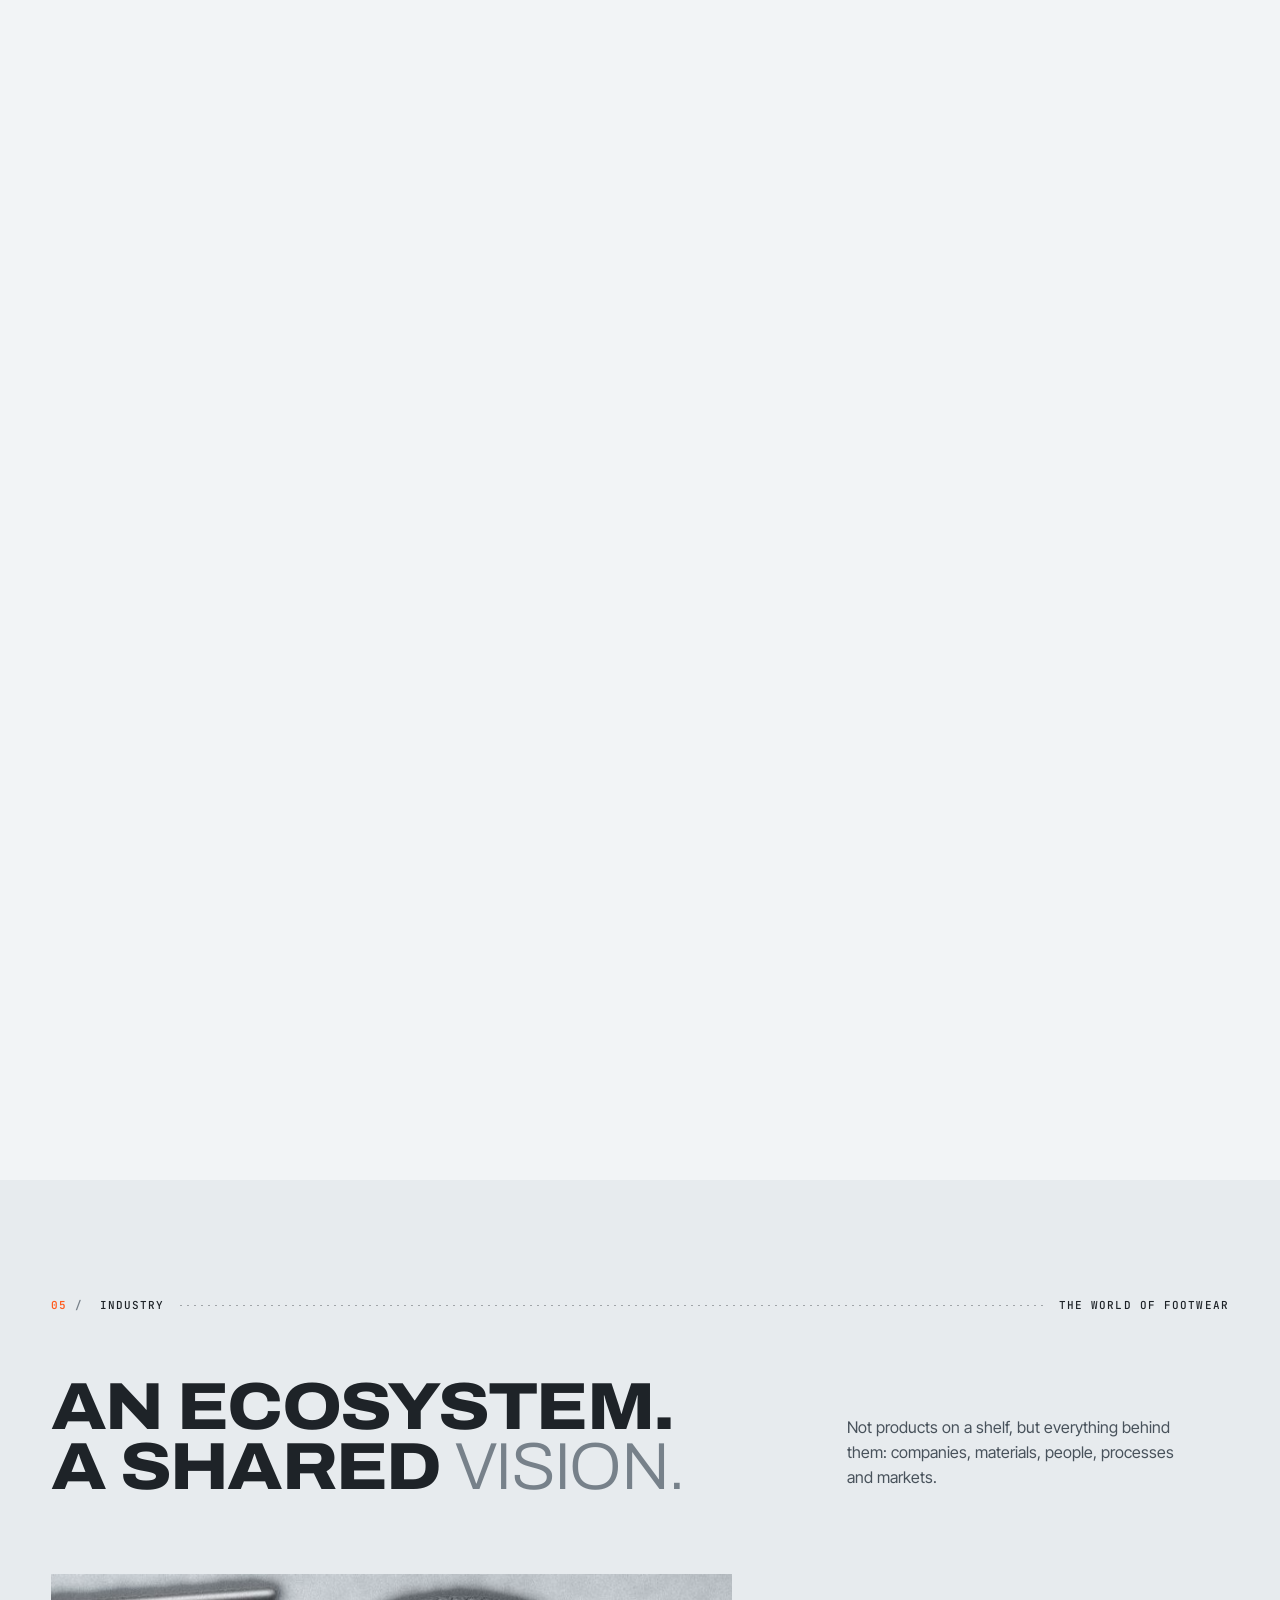
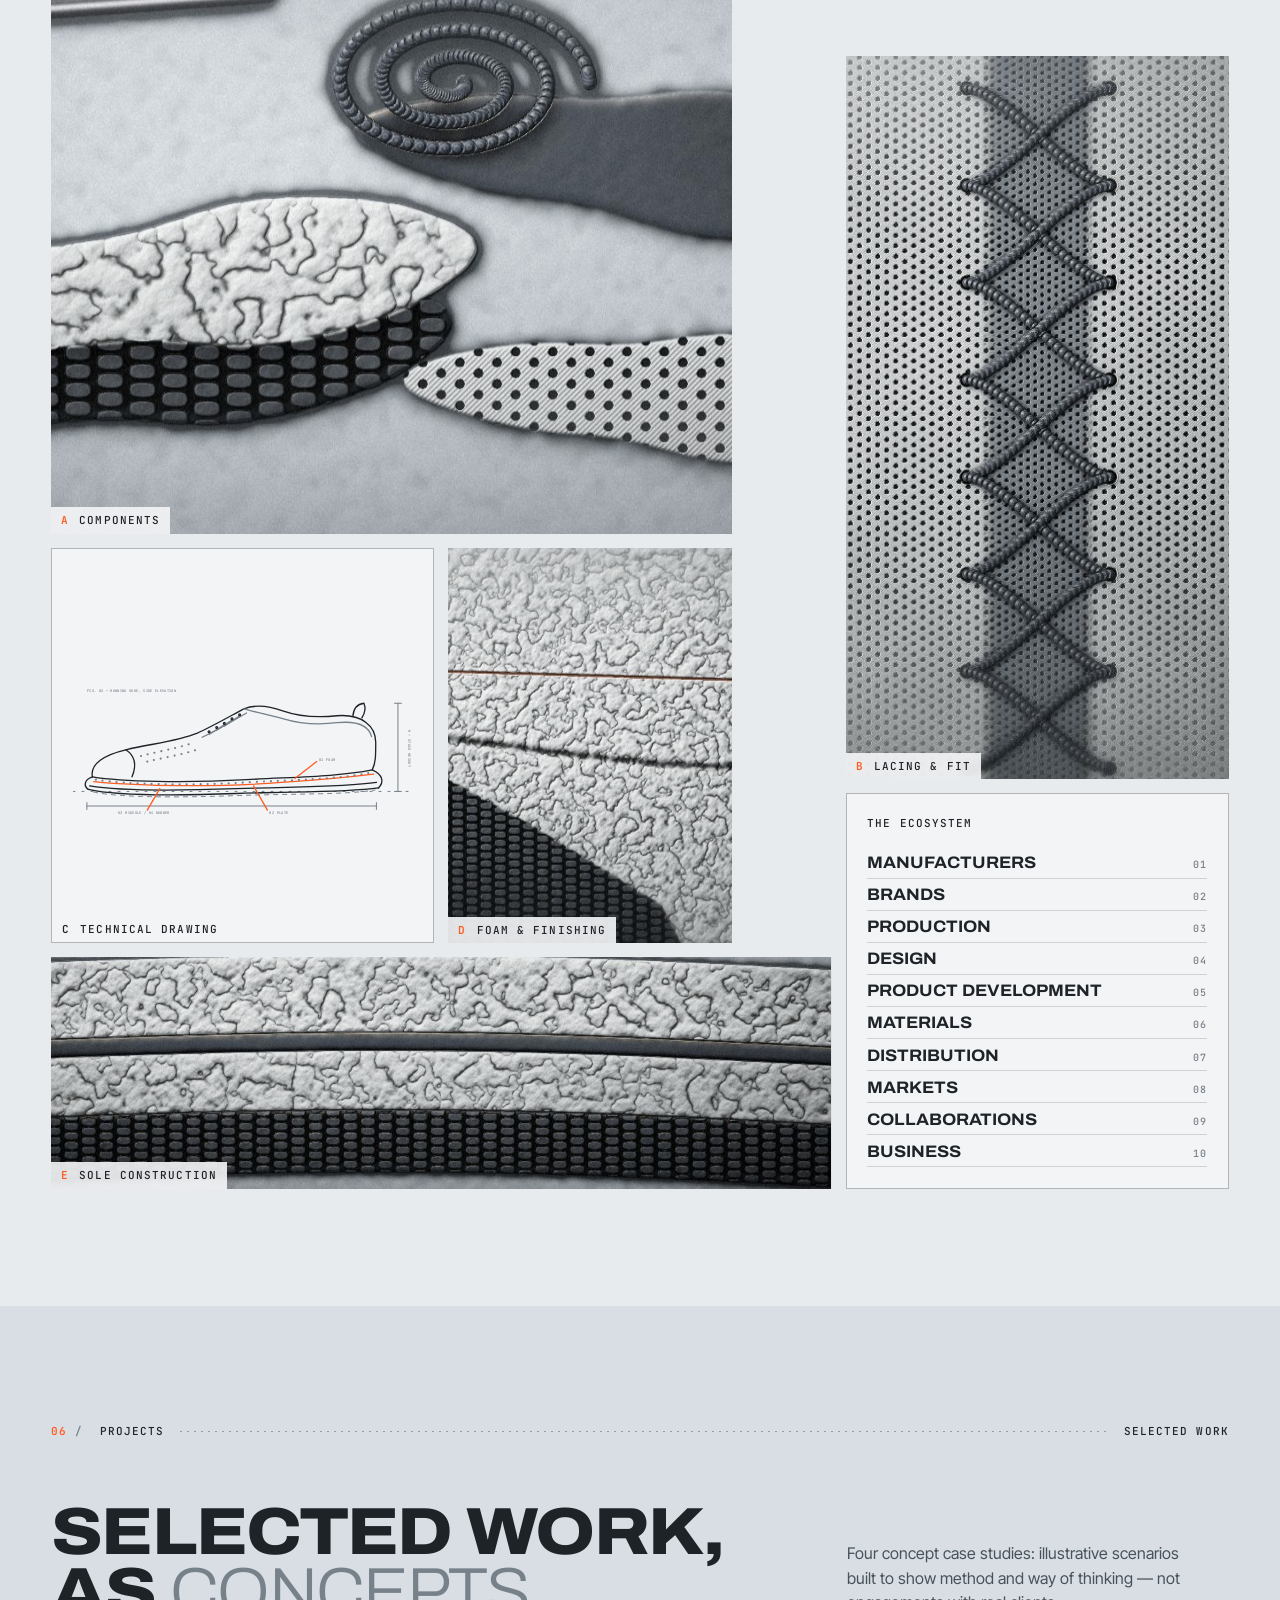
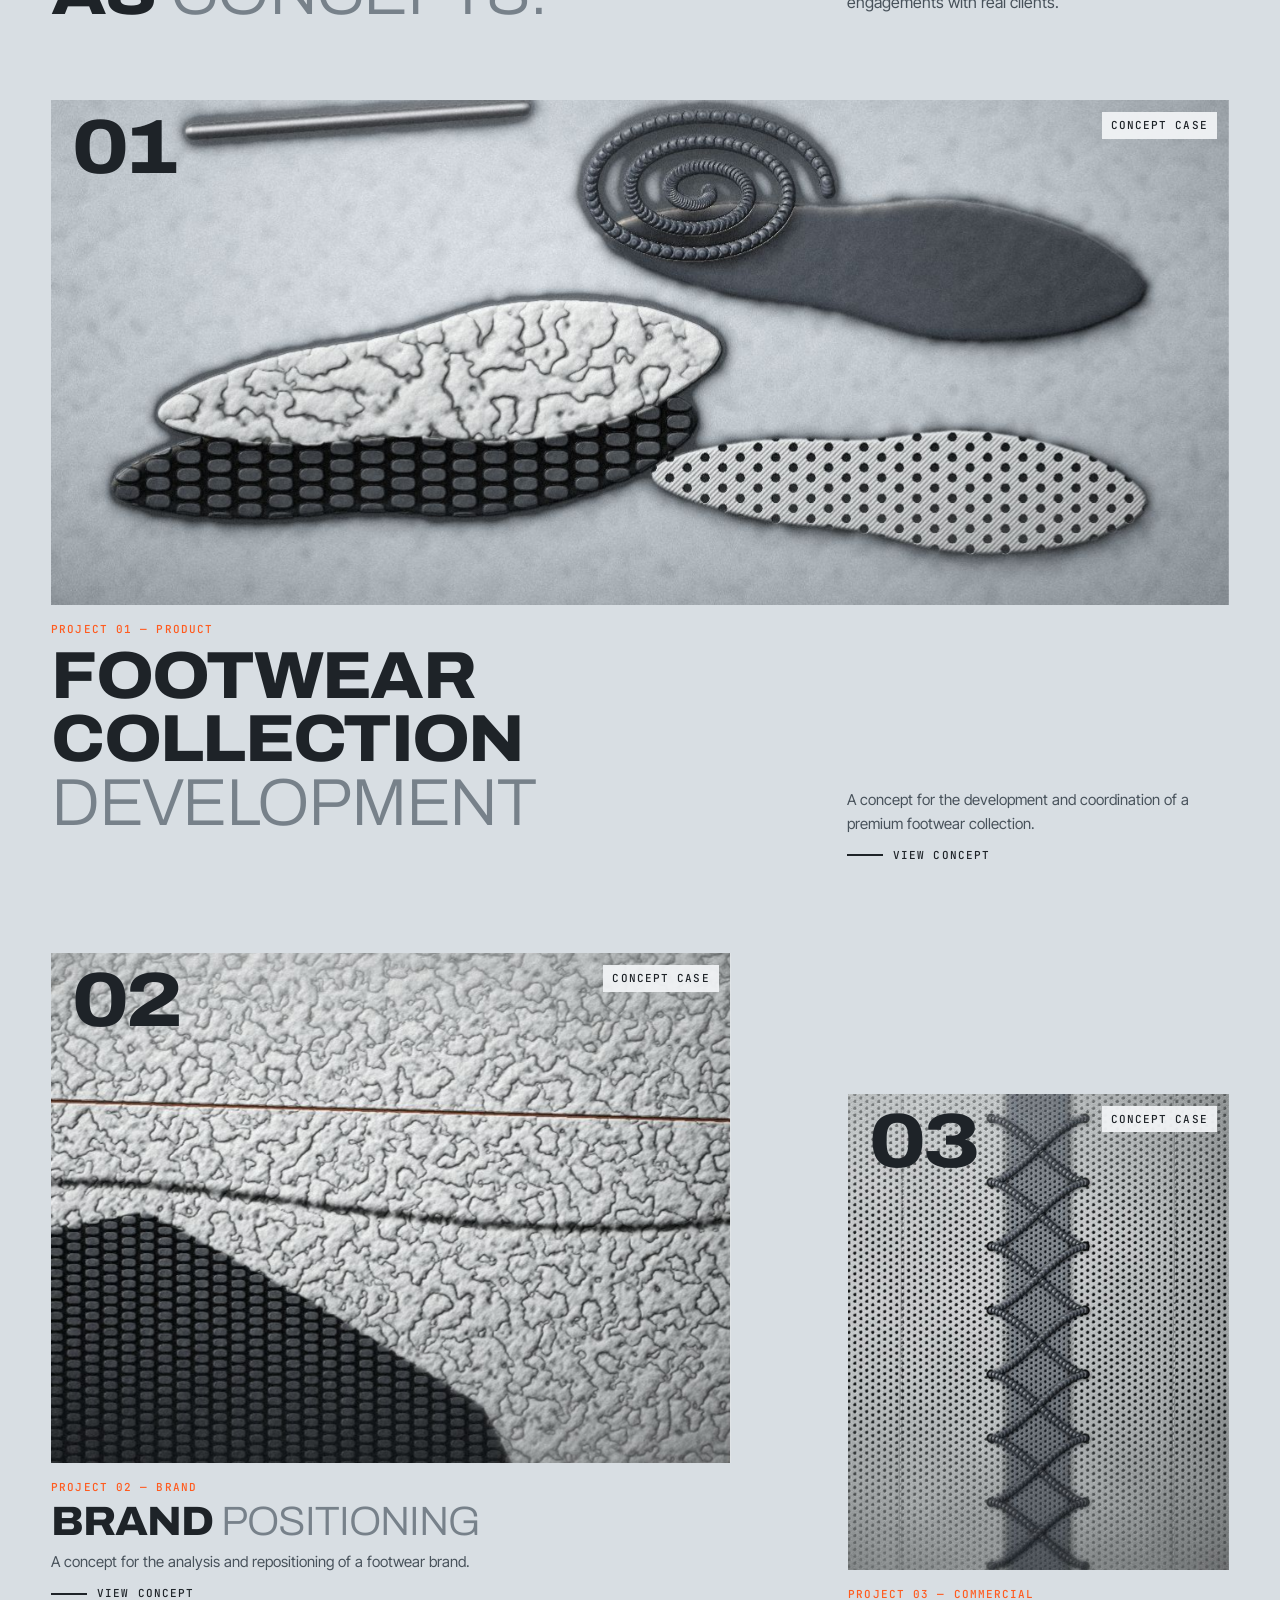
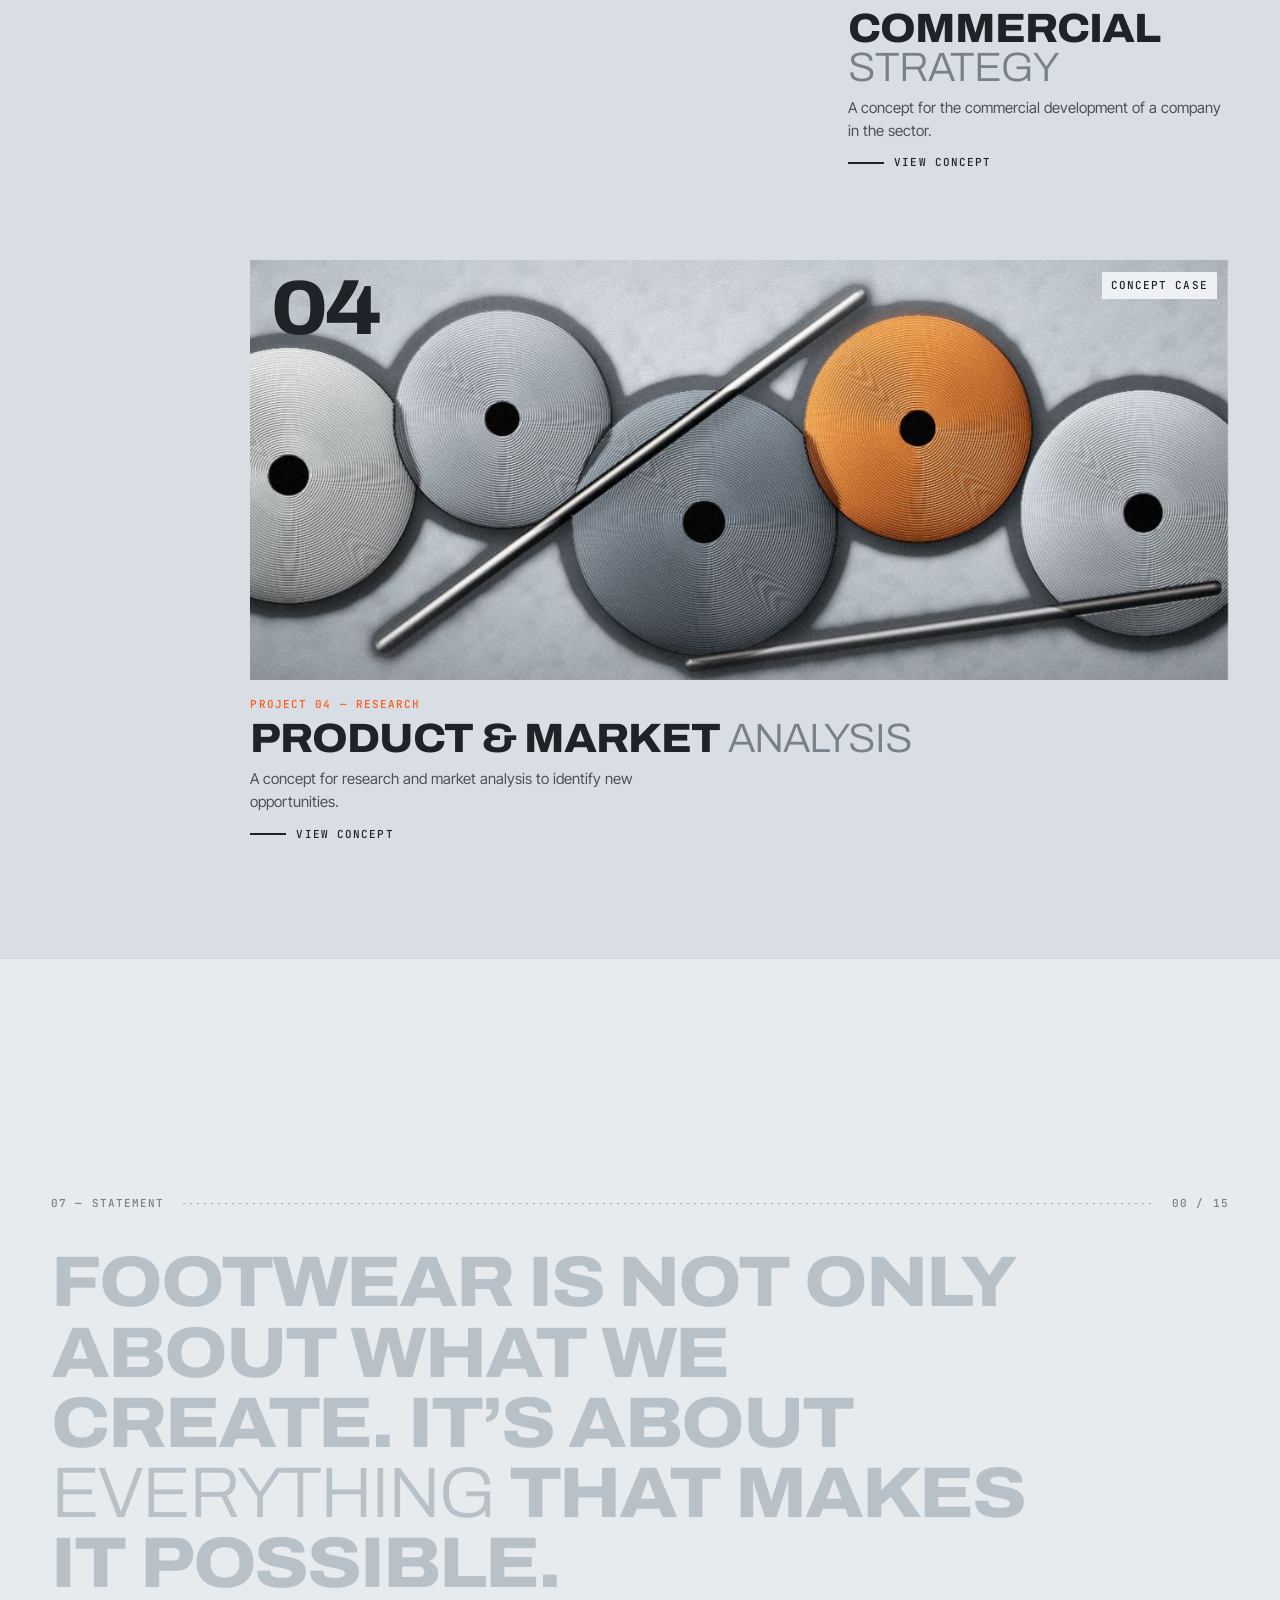
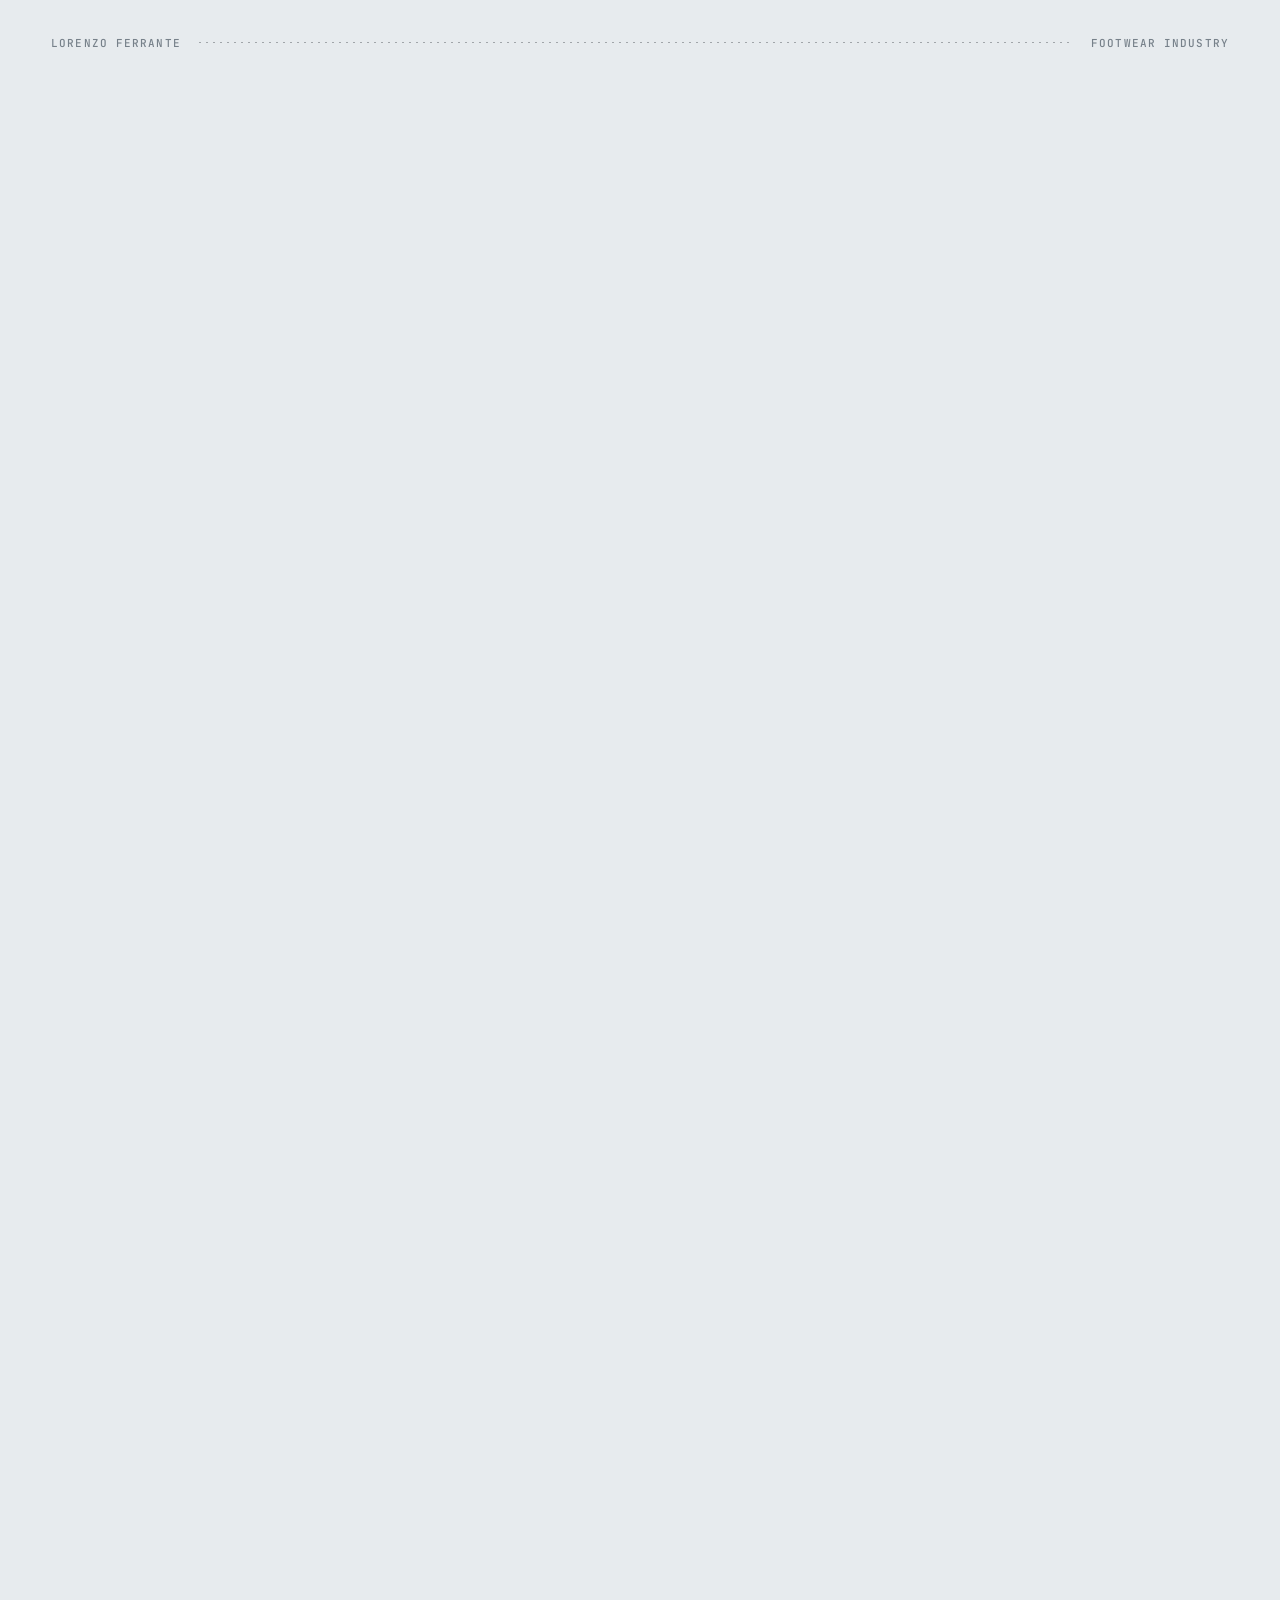
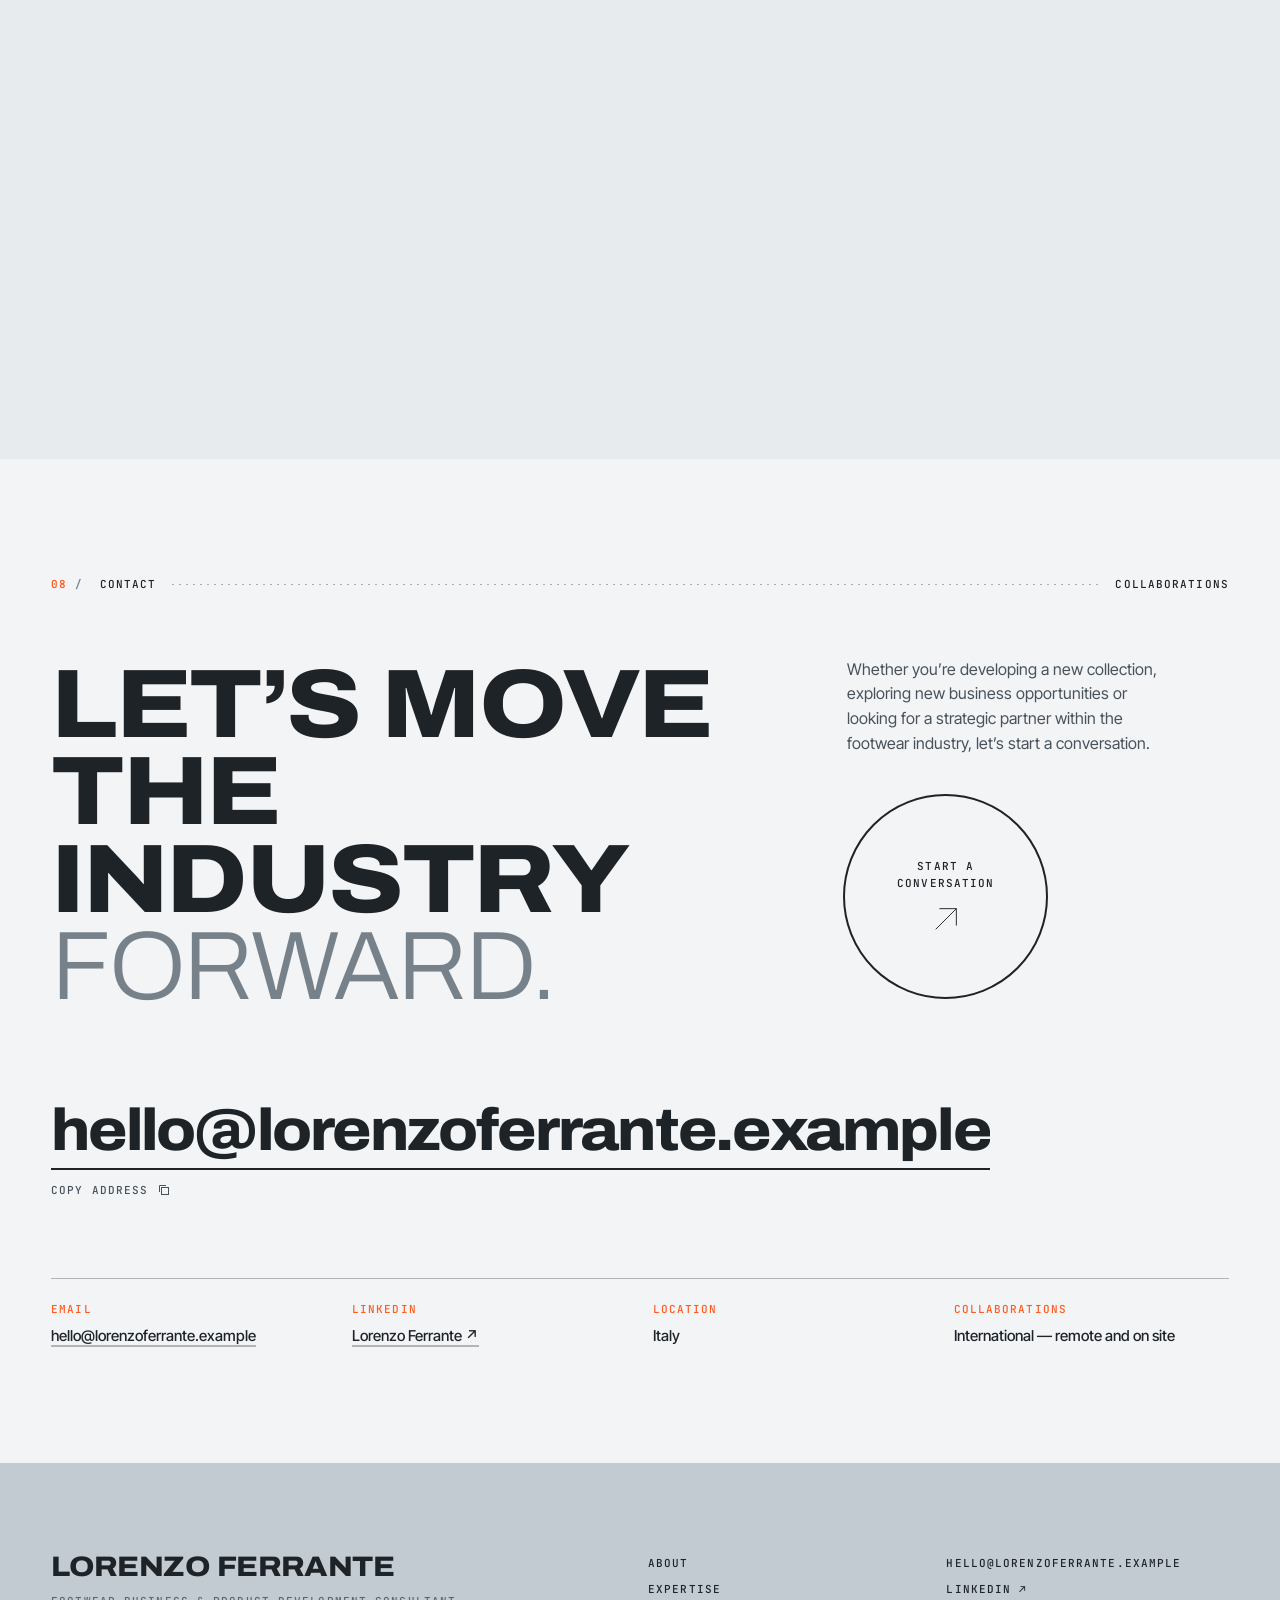
==== commit ead56260: "Restyle: ice-grey technical running identity + scroll-synced product storytelling - New visual syste" ====
--- a/index.html
+++ b/index.html
@@ -5,193 +5,230 @@
 <meta name="viewport" content="width=device-width, initial-scale=1, viewport-fit=cover">
 <title>Lorenzo Ferrante — Footwear Business & Product Development Consultant</title>
 <meta name="description" content="Lorenzo Ferrante works alongside footwear companies to develop products, strengthen business strategies and turn industry expertise into new opportunities. Italy / International.">
-<meta name="theme-color" content="#0A0A0A">
+<meta name="theme-color" content="#0B1116">
 <meta property="og:type" content="website">
 <meta property="og:title" content="Lorenzo Ferrante — Where footwear meets vision.">
 <meta property="og:description" content="Footwear Business & Product Development Consultant. Product, strategy, commercial development. Italy / International.">
 <meta name="twitter:card" content="summary_large_image">
 <link rel="preconnect" href="https://fonts.googleapis.com">
 <link rel="preconnect" href="https://fonts.gstatic.com" crossorigin>
-<link href="https://fonts.googleapis.com/css2?family=Instrument+Serif:ital@0;1&family=Inter+Tight:wght@300;400;500;600&family=JetBrains+Mono:wght@400;500&display=swap" rel="stylesheet">
+<link href="https://fonts.googleapis.com/css2?family=Archivo:wdth,wght@62..125,100..900&family=Inter+Tight:wght@300;400;500;600&family=JetBrains+Mono:wght@400;500;600&display=swap" rel="stylesheet">
 <script>document.documentElement.classList.add('js')</script>
-<noscript><style>.hero__poster{opacity:1!important}.hero__curtain{display:none}[data-io],.ln__i{opacity:1!important;transform:none!important;clip-path:none!important}</style></noscript>
+<noscript><style>.hero__poster{opacity:1!important}.hero__curtain{display:none}.hero__video{display:none}[data-io],.ln__i{opacity:1!important;transform:none!important;clip-path:none!important}</style></noscript>
 <style>
 /* ==========================================================================
-   TOKENS
+   TOKENS — ice-grey technical system
    ========================================================================== */
 :root{
-  --black:#0A0A0A; --carbon:#141414; --anthracite:#222222;
-  --ivory:#F2EFE9; --leather:#B49A7A; --cuoio:#68452F; --steel:#8E8E88;
-  --serif:"Instrument Serif","Cormorant Garamond",Georgia,"Times New Roman",serif;
+  --ice:#E7EBEE; --ice-2:#F2F4F6; --fog:#D8DEE3; --steel:#C3CBD2;
+  --ink:#1E2328; --ink-2:#48525B; --ink-3:#77818A; --slate:#0B1116;
+  --accent:#FF5B1F;
+  --line:rgba(30,35,40,.16); --line-2:rgba(30,35,40,.3);
+  --head:"Archivo","Arial Narrow",system-ui,sans-serif;
   --sans:"Inter Tight","Inter",system-ui,-apple-system,"Segoe UI",Roboto,sans-serif;
   --mono:"JetBrains Mono",ui-monospace,SFMono-Regular,Menlo,monospace;
-  --gutter:clamp(20px,4.2vw,72px);
+  --gutter:clamp(20px,4vw,64px);
   --ease:cubic-bezier(.77,0,.18,1);
   --ease-out:cubic-bezier(.16,1,.3,1);
-  --nav-h:76px;
+  --nav-h:68px;
 }
 *,*::before,*::after{box-sizing:border-box;margin:0;padding:0}
-html{background:var(--black);-webkit-text-size-adjust:100%;scroll-behavior:auto}
-body{font-family:var(--sans);font-weight:300;font-size:16px;line-height:1.6;color:var(--ivory);background:var(--black);overflow-x:clip;-webkit-font-smoothing:antialiased;text-rendering:optimizeLegibility}
+html{background:var(--ice);-webkit-text-size-adjust:100%;scroll-behavior:auto}
+body{font-family:var(--sans);font-weight:400;font-size:16px;line-height:1.55;color:var(--ink);background:var(--ice);overflow-x:clip;-webkit-font-smoothing:antialiased;text-rendering:optimizeLegibility}
 img,video,svg{display:block;max-width:100%}
 a{color:inherit;text-decoration:none}
 button{font:inherit;color:inherit;background:none;border:0;cursor:pointer;text-align:inherit}
 ul,ol{list-style:none}
-::selection{background:var(--leather);color:var(--black)}
-:focus-visible{outline:1px solid var(--leather);outline-offset:4px}
-.skip{position:fixed;left:12px;top:-60px;z-index:200;background:var(--ivory);color:var(--black);padding:10px 14px;font:500 12px var(--mono);letter-spacing:.1em;text-transform:uppercase}
+em{font-style:normal}
+::selection{background:var(--accent);color:#fff}
+:focus-visible{outline:2px solid var(--accent);outline-offset:3px}
+.skip{position:fixed;left:12px;top:-60px;z-index:200;background:var(--ink);color:var(--ice);padding:10px 14px;font:500 12px var(--mono);letter-spacing:.08em;text-transform:uppercase}
 .skip:focus{top:12px}
-/* film grain — static, cheap */
-body::after{content:"";position:fixed;inset:0;z-index:90;pointer-events:none;opacity:.055;background-image:url("data:image/svg+xml;utf8,<svg xmlns='http://www.w3.org/2000/svg' width='160' height='160'><filter id='n'><feTurbulence type='fractalNoise' baseFrequency='.9' numOctaves='2' stitchTiles='stitch'/><feColorMatrix values='0 0 0 0 1  0 0 0 0 1  0 0 0 0 1  0 0 0 .9 0'/></filter><rect width='100%' height='100%' filter='url(%23n)'/></svg>")}
+body::after{content:"";position:fixed;inset:0;z-index:90;pointer-events:none;opacity:.035;background-image:url("data:image/svg+xml;utf8,<svg xmlns='http://www.w3.org/2000/svg' width='160' height='160'><filter id='n'><feTurbulence type='fractalNoise' baseFrequency='.9' numOctaves='2' stitchTiles='stitch'/><feColorMatrix values='0 0 0 0 0  0 0 0 0 0  0 0 0 0 0  0 0 0 .9 0'/></filter><rect width='100%' height='100%' filter='url(%23n)'/></svg>")}
 
 /* ==========================================================================
    TYPE
    ========================================================================== */
-.mono{font-family:var(--mono);font-weight:400;font-size:11px;letter-spacing:.14em;text-transform:uppercase;line-height:1.5}
-.display{font-family:var(--serif);font-weight:400;font-size:clamp(3rem,8.2vw,9.4rem);line-height:.92;letter-spacing:-.022em}
-.display em,.h2 em,.statement em,.xp__t em{font-style:italic;letter-spacing:-.01em}
-.h2{font-family:var(--serif);font-weight:400;font-size:clamp(2.6rem,6.2vw,7rem);line-height:.95;letter-spacing:-.02em}
-.lead{font-size:clamp(1.05rem,1.35vw,1.3rem);line-height:1.6}
-.stitch{height:1px;color:currentColor;opacity:.4;background:repeating-linear-gradient(90deg,currentColor 0 6px,transparent 6px 11px)}
-.stitch--v{width:1px;height:auto;background:repeating-linear-gradient(180deg,currentColor 0 6px,transparent 6px 11px)}
-.sec-label{display:flex;align-items:center;gap:18px;margin-bottom:clamp(28px,5vw,72px)}
+.mono{font-family:var(--mono);font-weight:500;font-size:11px;letter-spacing:.1em;text-transform:uppercase;line-height:1.5}
+.display,.h2{font-family:var(--head);font-weight:800;font-stretch:112%;text-transform:uppercase;letter-spacing:-.025em;line-height:.9}
+.display{font-size:clamp(2.7rem,7.2vw,8.4rem)}
+.h2{font-size:clamp(2.2rem,5.2vw,6rem)}
+.display em,.h2 em,.statement em,.xp__t em,.stg__t em,.pj__t em{color:var(--ink-3);font-weight:300;font-stretch:100%}
+.lead{font-size:clamp(1.05rem,1.35vw,1.3rem);line-height:1.55}
+.stitch{height:1px;color:var(--ink);opacity:.35;background:repeating-linear-gradient(90deg,currentColor 0 2px,transparent 2px 7px)}
+.sec-label{display:flex;align-items:center;gap:16px;margin-bottom:clamp(28px,5vw,72px)}
 .sec-label .stitch{flex:1}
-.sec-label b{font-weight:500}
+.sec-label b{font-weight:600;color:var(--accent)}
+.sec-label b::after{content:" /";color:var(--ink-3)}
 
 /* ==========================================================================
-   SECTIONS BASE / THEMES
+   SECTION BASE
    ========================================================================== */
 section{position:relative}
-.sec{padding:clamp(88px,15vh,200px) var(--gutter)}
-.theme-light{background:var(--ivory);color:var(--black)}
-.theme-carbon{background:var(--carbon)}
-.theme-black{background:var(--black)}
-.vlabel{position:absolute;writing-mode:vertical-rl;transform:rotate(180deg);white-space:nowrap;opacity:.5}
-
-/* ==========================================================================
-   REVEAL SYSTEM
-   ========================================================================== */
-.js [data-io]{opacity:0;transform:translate3d(0,34px,0);transition:opacity 1.1s var(--ease-out) var(--d,0s),transform 1.3s var(--ease-out) var(--d,0s)}
+.sec{padding:clamp(80px,13vh,180px) var(--gutter)}
+.theme-light{background:var(--ice-2);color:var(--ink)}
+.theme-carbon{background:var(--fog)}
+.theme-black{background:var(--ice)}
+/* technical corner ticks on key blocks */
+.ticks{position:relative}
+.ticks::before,.ticks::after{content:"";position:absolute;width:12px;height:12px;border:1px solid var(--ink);opacity:.5;pointer-events:none}
+.ticks::before{left:-1px;top:-1px;border-right:0;border-bottom:0}
+.ticks::after{right:-1px;bottom:-1px;border-left:0;border-top:0}
+.vlabel{position:absolute;writing-mode:vertical-rl;transform:rotate(180deg);white-space:nowrap;color:var(--ink-3)}
+
+/* reveal */
+.js [data-io]{opacity:0;transform:translate3d(0,26px,0);transition:opacity .9s var(--ease-out) var(--d,0s),transform 1s var(--ease-out) var(--d,0s)}
 .js [data-io].is-in{opacity:1;transform:none}
-.ln{display:block;overflow:hidden;padding:0 .12em .14em 0;margin:0 -.12em -.14em 0}
+.ln{display:block;overflow:hidden;padding:0 .08em .1em 0;margin:0 -.08em -.1em 0}
 .ln__i{display:block;will-change:transform}
-.js [data-lines]:not(.hero__title) .ln__i{transform:translate3d(0,112%,0) rotate(2deg);transform-origin:0 100%;transition:transform 1.25s var(--ease-out) calc(var(--i,0)*.09s + var(--d,0s))}
+.js [data-lines]:not(.hero__title) .ln__i{transform:translate3d(0,110%,0);transition:transform 1s var(--ease-out) calc(var(--i,0)*.08s + var(--d,0s))}
 .js [data-lines].is-in .ln__i,.js .is-ready .hero__title .ln__i{transform:none}
 .js [data-lines]{opacity:1;transform:none}
-/* image reveal */
-.rv{position:relative;overflow:hidden;background:var(--anthracite)}
-.js .rv{clip-path:inset(0 0 100% 0);transition:clip-path 1.4s var(--ease) var(--d,0s)}
+.rv{position:relative;overflow:hidden;background:var(--fog)}
+.js .rv{clip-path:inset(0 0 100% 0);transition:clip-path 1.2s var(--ease) var(--d,0s)}
 .js .rv.is-in{clip-path:inset(0)}
-.rv .px{position:absolute;inset:-7% 0;will-change:transform}
-.rv img{width:100%;height:100%;object-fit:cover;transform:scale(1.16);transition:transform 2s var(--ease-out) var(--d,0s),filter .9s ease}
+.rv .px{position:absolute;inset:-6% 0;will-change:transform}
+.rv img{width:100%;height:100%;object-fit:cover;transform:scale(1.1);transition:transform 1.6s var(--ease-out) var(--d,0s),filter .6s ease}
 .rv.is-in img{transform:scale(1)}
 
 /* ==========================================================================
    NAV
    ========================================================================== */
-.nav{position:fixed;inset:0 0 auto 0;z-index:80;height:var(--nav-h);display:flex;align-items:center;justify-content:space-between;padding:0 var(--gutter);transition:background .5s ease,color .5s ease,transform .6s var(--ease),border-color .5s;border-bottom:1px solid transparent;color:var(--ivory)}
-.nav.is-scrolled{background:rgba(10,10,10,.78);-webkit-backdrop-filter:blur(14px);backdrop-filter:blur(14px);border-color:rgba(242,239,233,.08)}
-.nav.is-light{color:var(--black)}
-.nav.is-light.is-scrolled{background:rgba(242,239,233,.82);border-color:rgba(10,10,10,.08)}
+.nav{position:fixed;inset:0 0 auto 0;z-index:80;height:var(--nav-h);display:flex;align-items:center;justify-content:space-between;padding:0 var(--gutter);transition:background .4s ease,color .4s ease,transform .5s var(--ease),border-color .4s;border-bottom:1px solid transparent;color:#fff}
+.nav.is-scrolled{background:rgba(11,17,22,.72);-webkit-backdrop-filter:blur(14px);backdrop-filter:blur(14px);border-color:rgba(255,255,255,.1)}
+.nav.is-light{color:var(--ink)}
+.nav.is-light.is-scrolled{background:rgba(242,244,246,.82);border-color:var(--line)}
 .nav.is-hidden{transform:translateY(-100%)}
-.nav.menu-open{background:transparent;border-color:transparent;color:var(--ivory);transform:none;-webkit-backdrop-filter:none;backdrop-filter:none}
-.nav__logo{font-family:var(--serif);font-size:31px;letter-spacing:-.02em;line-height:1;display:flex;align-items:baseline;gap:14px}
-.nav__logo small{font:400 10px var(--mono);letter-spacing:.16em;text-transform:uppercase;opacity:.55;display:none}
-.nav__links{display:flex;gap:clamp(20px,2.8vw,46px);align-items:center}
+.nav.menu-open{background:transparent;border-color:transparent;color:var(--ink);transform:none;-webkit-backdrop-filter:none;backdrop-filter:none}
+.nav__logo{font-family:var(--head);font-weight:800;font-stretch:118%;font-size:24px;letter-spacing:-.03em;line-height:1;display:flex;align-items:center;gap:12px}
+.nav__logo::after{content:"";width:7px;height:7px;background:var(--accent);border-radius:50%;display:block}
+.nav__logo small{display:none}
+.nav__links{display:flex;gap:clamp(20px,2.6vw,42px);align-items:center}
 .nav__links a{position:relative;padding:6px 0}
-.nav__links a:not(.nav__cta)::after{content:"";position:absolute;left:0;right:0;bottom:0;height:1px;background:currentColor;transform:scaleX(0);transform-origin:right;transition:transform .6s var(--ease)}
+.nav__links a:not(.nav__cta)::after{content:"";position:absolute;left:0;right:0;bottom:0;height:2px;background:var(--accent);transform:scaleX(0);transform-origin:right;transition:transform .5s var(--ease)}
 .nav__links a:not(.nav__cta):hover::after,.nav__links a.is-active::after{transform:scaleX(1);transform-origin:left}
-.nav__cta{border:1px solid currentColor;padding:10px 18px!important;transition:background .4s,color .4s}
-.nav__cta:hover{background:var(--ivory);color:var(--black)}
-.nav.is-light .nav__cta:hover{background:var(--black);color:var(--ivory)}
+.nav__cta{background:var(--ink);color:var(--ice)!important;padding:10px 18px!important;transition:background .3s}
+.nav:not(.is-light) .nav__cta{background:#fff;color:var(--ink)!important}
+.nav__cta:hover{background:var(--accent)!important;color:#fff!important}
 .burger{display:none;align-items:center;gap:12px;padding:10px 0;position:relative;z-index:2}
-.burger__lines{position:relative;width:30px;height:12px}
-.burger__lines i{position:absolute;left:0;right:0;height:1px;background:currentColor;transition:transform .7s var(--ease),top .7s var(--ease),width .5s var(--ease)}
-.burger__lines i:nth-child(1){top:0}.burger__lines i:nth-child(2){top:11px;width:60%;left:auto;right:0}
+.burger__lines{position:relative;width:28px;height:12px}
+.burger__lines i{position:absolute;left:0;right:0;height:2px;background:currentColor;transition:transform .6s var(--ease),top .6s var(--ease),width .4s var(--ease)}
+.burger__lines i:nth-child(1){top:0}.burger__lines i:nth-child(2){top:10px;width:60%;left:auto;right:0}
 .menu-open .burger__lines i:nth-child(1){top:5px;transform:rotate(45deg)}
 .menu-open .burger__lines i:nth-child(2){top:5px;width:100%;transform:rotate(-45deg)}
 .burger__txt{position:relative;display:block;height:1.5em;overflow:hidden;width:5.2em}
-.burger__txt span{display:block;transition:transform .6s var(--ease)}
+.burger__txt span{display:block;transition:transform .5s var(--ease)}
 .menu-open .burger__txt span{transform:translateY(-100%)}
-.progress{position:absolute;left:0;bottom:-1px;height:1px;width:100%;background:var(--leather);transform:scaleX(0);transform-origin:0 50%}
-
-/* fullscreen menu */
-.menu{position:fixed;inset:0;z-index:70;background:var(--black);color:var(--ivory);display:grid;grid-template-columns:1fr;align-content:center;padding:calc(var(--nav-h) + 24px) var(--gutter) 32px;clip-path:inset(0 0 100% 0);visibility:hidden;transition:clip-path .9s var(--ease),visibility 0s linear .9s;overflow:hidden}
-.menu.is-open{clip-path:inset(0);visibility:visible;transition:clip-path .9s var(--ease),visibility 0s}
-.menu__list li{overflow:hidden;border-top:1px solid rgba(242,239,233,.1)}
-.menu__list li:last-child{border-bottom:1px solid rgba(242,239,233,.1)}
-.menu__list a{display:flex;align-items:baseline;gap:18px;padding:clamp(6px,1.6vh,16px) 0;font-family:var(--serif);font-size:clamp(2.5rem,9vw,6.4rem);line-height:1.02;letter-spacing:-.02em;transform:translateY(105%);transition:transform .9s var(--ease) calc(.05s*var(--i)),color .4s,padding .5s var(--ease)}
-.menu.is-open .menu__list a{transform:none;transition-delay:calc(.28s + .06s*var(--i)),0s,0s}
-.menu__list a .mono{color:var(--leather);min-width:2.2em}
-.menu__list a:hover,.menu__list a:focus-visible{color:var(--leather);padding-left:18px}
+.progress{position:absolute;left:0;bottom:-1px;height:2px;width:100%;background:var(--accent);transform:scaleX(0);transform-origin:0 50%}
+
+.menu{position:fixed;inset:0;z-index:70;background:var(--ice);color:var(--ink);display:grid;align-content:center;padding:calc(var(--nav-h) + 24px) var(--gutter) 32px;clip-path:inset(0 0 100% 0);visibility:hidden;transition:clip-path .8s var(--ease),visibility 0s linear .8s;overflow:hidden}
+.menu.is-open{clip-path:inset(0);visibility:visible;transition:clip-path .8s var(--ease),visibility 0s}
+.menu__list li{overflow:hidden;border-top:1px solid var(--line)}
+.menu__list li:last-child{border-bottom:1px solid var(--line)}
+.menu__list a{display:flex;align-items:baseline;gap:16px;padding:clamp(6px,1.5vh,14px) 0;font-family:var(--head);font-weight:800;font-stretch:112%;text-transform:uppercase;font-size:clamp(2.2rem,9vw,5.6rem);line-height:1;letter-spacing:-.025em;transform:translateY(105%);transition:transform .8s var(--ease) calc(.05s*var(--i)),color .3s,padding .4s var(--ease)}
+.menu.is-open .menu__list a{transform:none;transition-delay:calc(.25s + .05s*var(--i)),0s,0s}
+.menu__list a .mono{color:var(--accent);min-width:2.2em}
+.menu__list a:hover,.menu__list a:focus-visible{color:var(--accent);padding-left:16px}
 .menu__aside{display:none}
-.menu__foot{margin-top:clamp(20px,4vh,40px);display:flex;justify-content:space-between;gap:20px;flex-wrap:wrap;opacity:0;transition:opacity .8s ease .7s}
-.menu.is-open .menu__foot{opacity:.7}
-.menu__eyelets{position:absolute;right:calc(var(--gutter) - 6px);top:0;bottom:0;width:36px;display:none}
+.menu__foot{margin-top:clamp(20px,4vh,40px);display:flex;justify-content:space-between;gap:20px;flex-wrap:wrap;opacity:0;transition:opacity .8s ease .6s;color:var(--ink-2)}
+.menu.is-open .menu__foot{opacity:1}
 
 /* ==========================================================================
-   HERO
+   HERO — pinned, scroll-driven film + synced annotations
    ========================================================================== */
-.hero{position:relative;height:380vh;background:var(--black)}
-.hero__pin{position:sticky;top:0;height:100vh;height:100svh;min-height:640px;overflow:hidden;isolation:isolate;background:var(--black)}
+.hero{position:relative;height:560vh;background:var(--slate)}
+.hero__pin{position:sticky;top:0;height:100vh;height:100svh;min-height:640px;overflow:hidden;isolation:isolate;background:var(--slate);color:#fff}
 .hero.no-video,.hero.is-static{height:100vh;height:100svh;min-height:640px}
 .hero.no-video .hero__pin,.hero.is-static .hero__pin{position:relative}
-.hero__media{position:absolute;left:0;right:0;top:0;bottom:0;transform-origin:50% 50%;will-change:transform}
+.hero__fit{position:absolute;inset:0;transform-origin:100% 50%;will-change:transform}
+.hero__media{position:absolute;inset:0;-webkit-mask-image:linear-gradient(90deg,transparent 0,#000 var(--edge,0%),#000 calc(100% - var(--edge,0%)),transparent 100%),linear-gradient(180deg,transparent 0,#000 var(--edge,0%),#000 calc(100% - var(--edge,0%)),transparent 100%);-webkit-mask-composite:source-in;mask-image:linear-gradient(90deg,transparent 0,#000 var(--edge,0%),#000 calc(100% - var(--edge,0%)),transparent 100%),linear-gradient(180deg,transparent 0,#000 var(--edge,0%),#000 calc(100% - var(--edge,0%)),transparent 100%);mask-composite:intersect}
 .hero__poster,.hero__video{position:absolute;inset:0;width:100%;height:100%;object-fit:cover;object-position:50% 50%}
 .hero__poster{opacity:0;transition:opacity 1s ease}
-.hero__video{opacity:0;transition:opacity 1.4s ease;background:#000}
+.hero__video{opacity:0;transition:opacity 1s ease;background:var(--slate)}
 .hero__video.is-on{opacity:1}
 .hero.no-video .hero__poster{opacity:1}
 .hero__shade{position:absolute;inset:0;z-index:1;pointer-events:none;background:
-  linear-gradient(180deg,rgba(10,10,10,.6),rgba(10,10,10,0) 24%),
-  radial-gradient(120% 70% at 0% 100%,rgba(10,10,10,.82),rgba(10,10,10,0) 60%),
-  linear-gradient(0deg,rgba(10,10,10,.92),rgba(10,10,10,0) 38%)}
-.hero__curtain{position:absolute;inset:0;z-index:5;background:var(--black);pointer-events:none;transition:opacity 1.8s ease .15s}
+  linear-gradient(180deg,rgba(11,17,22,.55),rgba(11,17,22,0) 22%),
+  radial-gradient(110% 70% at 0% 100%,rgba(11,17,22,.78),rgba(11,17,22,0) 60%),
+  linear-gradient(0deg,rgba(11,17,22,.7),rgba(11,17,22,0) 34%)}
+.hero__curtain{position:absolute;inset:0;z-index:5;background:var(--slate);pointer-events:none;transition:opacity 1.2s ease .1s}
 .is-ready .hero__curtain{opacity:0}
-.hero__ui{position:absolute;inset:0;z-index:3;padding:calc(var(--nav-h) + clamp(20px,5vh,56px)) var(--gutter) clamp(28px,5.5vh,64px);display:grid;grid-template-columns:repeat(12,1fr);grid-template-rows:auto 1fr auto;column-gap:16px;will-change:transform,opacity}
-.hero__label{grid-column:1/8;grid-row:1;display:flex;align-items:center;gap:16px}
-.hero__label::before{content:"";width:44px;height:1px;background:var(--leather);transform-origin:0 50%;transform:scaleX(0);transition:transform 1.3s var(--ease) .9s}
+.hero__ui{position:absolute;inset:0;z-index:3;padding:calc(var(--nav-h) + clamp(18px,4.5vh,48px)) var(--gutter) clamp(26px,5vh,56px);display:grid;grid-template-columns:repeat(12,1fr);grid-template-rows:auto 1fr auto;column-gap:16px;will-change:transform,opacity}
+.hero__label{grid-column:1/8;grid-row:1;display:flex;align-items:center;gap:14px}
+.hero__label::before{content:"";width:10px;height:10px;background:var(--accent);border-radius:50%;flex:none;transform:scale(0);transition:transform .7s var(--ease-out) .6s}
 .is-ready .hero__label::before{transform:none}
-.hero__label span,.hero__meta>*{opacity:0;transform:translateY(12px);transition:opacity 1s ease 1s,transform 1.2s var(--ease-out) 1s}
+.hero__label span,.hero__meta>*{opacity:0;transform:translateY(10px);transition:opacity .8s ease .7s,transform 1s var(--ease-out) .7s}
 .is-ready .hero__label span,.is-ready .hero__meta>*{opacity:1;transform:none}
-.hero__meta>*:nth-child(2){transition-delay:1.12s}.hero__meta>*:nth-child(3){transition-delay:1.24s}.hero__meta>*:nth-child(4){transition-delay:1.36s}
-.hero__meta{grid-column:9/13;grid-row:1;justify-self:end;text-align:right;display:grid;gap:6px;color:rgba(242,239,233,.72)}
-.hero__meta b{font-weight:500;color:var(--ivory)}
-.hero__tc{color:var(--leather);font-variant-numeric:tabular-nums}
+.hero__meta>*:nth-child(2){transition-delay:.8s}.hero__meta>*:nth-child(3){transition-delay:.9s}.hero__meta>*:nth-child(4){transition-delay:1s}
+.hero__meta{grid-column:9/13;grid-row:1;justify-self:end;text-align:right;display:grid;gap:6px;color:rgba(255,255,255,.7)}
+.hero__meta b{font-weight:600;color:#fff}
+.hero__tc{color:var(--accent);font-variant-numeric:tabular-nums}
 .hero__bottom{grid-column:1/13;grid-row:3;display:grid;grid-template-columns:repeat(12,1fr);column-gap:16px;align-items:end}
-.hero__title{grid-column:1/9}
-.hero__title .ln__i{transform:translate3d(0,115%,0) rotate(3deg);transform-origin:0 100%;transition:transform 1.6s var(--ease-out) calc(.55s + var(--i)*.14s)}
-.hero__title{font-size:clamp(3rem,7.1vw,8.4rem)}
-.hero__side{grid-column:10/13;display:grid;gap:26px;padding-bottom:.6vw}
-.hero__side p{font-size:clamp(.95rem,1.12vw,1.1rem);line-height:1.6;color:rgba(242,239,233,.82);max-width:36ch}
-.hero__ctas{display:flex;align-items:center;gap:28px;flex-wrap:wrap}
-.hero__side>*{opacity:0;transform:translateY(20px);transition:opacity 1.2s ease 1.5s,transform 1.4s var(--ease-out) 1.5s}
-.hero__side>*:nth-child(2){transition-delay:1.7s}
+.hero__title{grid-column:1/9;font-size:clamp(2.7rem,6.4vw,7.6rem);color:#fff}
+.hero__title .ln__i{transform:translate3d(0,112%,0);transition:transform 1.3s var(--ease-out) calc(.4s + var(--i)*.12s)}
+.hero__title em{color:rgba(255,255,255,.55)}
+.hero__side{grid-column:10/13;display:grid;gap:24px;padding-bottom:.5vw}
+.hero__side p{font-size:clamp(.92rem,1.05vw,1.05rem);line-height:1.55;color:rgba(255,255,255,.82);max-width:36ch}
+.hero__ctas{display:flex;align-items:center;gap:26px;flex-wrap:wrap}
+.hero__side>*{opacity:0;transform:translateY(16px);transition:opacity 1s ease 1.2s,transform 1.1s var(--ease-out) 1.2s}
+.hero__side>*:nth-child(2){transition-delay:1.35s}
 .is-ready .hero__side>*{opacity:1;transform:none}
-.btn{position:relative;display:inline-flex;align-items:center;gap:14px;padding:16px 22px;background:var(--ivory);color:var(--black);overflow:hidden;isolation:isolate;transition:color .5s}
-.btn::before{content:"";position:absolute;inset:0;background:var(--leather);transform:translateY(101%);transition:transform .6s var(--ease);z-index:-1}
-.btn:hover::before{transform:none}
-.btn svg{width:18px;height:10px;transition:transform .5s var(--ease)}
-.btn:hover svg{transform:translateX(6px)}
+.btn{position:relative;display:inline-flex;align-items:center;gap:14px;padding:16px 22px;background:#fff;color:var(--ink);overflow:hidden;isolation:isolate;transition:color .4s}
+.btn::before{content:"";position:absolute;inset:0;background:var(--accent);transform:translateX(-101%);transition:transform .5s var(--ease);z-index:-1}
+.btn:hover{color:#fff}.btn:hover::before{transform:none}
+.btn svg{width:18px;height:10px;transition:transform .4s var(--ease)}
+.btn:hover svg{transform:translateX(5px)}
 .link-u{position:relative;display:inline-block;padding:6px 0}
-.link-u::after{content:"";position:absolute;left:0;right:0;bottom:0;height:1px;background:repeating-linear-gradient(90deg,currentColor 0 5px,transparent 5px 9px);transition:transform .6s var(--ease);transform-origin:left}
+.link-u::after{content:"";position:absolute;left:0;right:0;bottom:0;height:2px;background:currentColor;transition:transform .5s var(--ease);transform-origin:left}
 .link-u:hover::after{transform:scaleX(.35)}
-.hero__rail{position:absolute;z-index:3;left:calc(var(--gutter) - 14px);top:50%;transform:translateY(-50%) rotate(180deg);writing-mode:vertical-rl;color:rgba(242,239,233,.5);opacity:0;transition:opacity 1.4s ease 1.8s;white-space:nowrap}
+.hero__rail{position:absolute;z-index:3;left:calc(var(--gutter) - 14px);top:50%;transform:translateY(-50%) rotate(180deg);writing-mode:vertical-rl;color:rgba(255,255,255,.45);opacity:0;transition:opacity 1s ease 1.5s;white-space:nowrap}
 .is-ready .hero__rail{opacity:1}
-.hero__replay{position:absolute;z-index:4;right:var(--gutter);top:50%;transform:translateY(-50%);color:var(--leather);display:flex;align-items:center;gap:10px;opacity:0;pointer-events:none;transition:opacity .8s ease}
-.hero__replay.is-on{opacity:.9;pointer-events:auto}
-.hero__replay:hover{color:var(--ivory)}
-.hero__cue{transition:opacity .6s ease!important;position:absolute;z-index:3;left:50%;bottom:clamp(18px,3vh,30px);transform:translateX(-50%);display:flex;flex-direction:column;align-items:center;gap:10px;color:rgba(242,239,233,.55);opacity:0;transition:opacity 1s ease 2.2s}
+.hero__cue{position:absolute;z-index:3;left:50%;bottom:clamp(14px,2.6vh,26px);transform:translateX(-50%);display:flex;flex-direction:column;align-items:center;gap:8px;color:rgba(255,255,255,.6);opacity:0;transition:opacity 1s ease 1.8s}
 .is-ready .hero__cue{opacity:1}
-.hero__cue i{display:block;width:1px;height:34px;background:linear-gradient(var(--leather),transparent);animation:cue 2.4s var(--ease) infinite;transform-origin:top}
+.hero__cue i{display:block;width:1px;height:30px;background:linear-gradient(var(--accent),transparent);animation:cue 2.2s var(--ease) infinite;transform-origin:top}
 @keyframes cue{0%{transform:scaleY(0)}50%{transform:scaleY(1);transform-origin:top}51%{transform-origin:bottom}100%{transform:scaleY(0);transform-origin:bottom}}
+.hero__prog{position:absolute;z-index:4;right:var(--gutter);top:50%;transform:translateY(-50%);height:min(30vh,220px);width:1px;background:rgba(255,255,255,.25);opacity:0;transition:opacity .5s}
+.hero__prog i{position:absolute;left:-1px;top:0;width:3px;height:100%;background:var(--accent);transform:scaleY(0);transform-origin:0 0}
+.hero__prog.is-on{opacity:1}
+.hero__prog::before{content:"Scroll";position:absolute;right:10px;top:-26px;font:500 10px var(--mono);letter-spacing:.1em;text-transform:uppercase;color:rgba(255,255,255,.6)}
+
+/* synced annotations (HTML over the film) */
+.anno{position:absolute;inset:0;z-index:4;pointer-events:none}
+.a{position:absolute;opacity:0;visibility:hidden;color:#fff;will-change:transform,opacity}
+.a__t{font-family:var(--head);font-weight:800;font-stretch:112%;text-transform:uppercase;letter-spacing:-.025em;line-height:.92;font-size:clamp(2.2rem,5.2vw,6rem)}
+.a__s{margin-top:16px;font-size:clamp(.95rem,1.15vw,1.12rem);color:rgba(255,255,255,.82);max-width:34ch}
+.a--tl{left:var(--gutter);top:calc(var(--nav-h) + clamp(28px,8vh,90px));max-width:min(34vw,500px)}
+.a1 .a__t{font-size:clamp(2.2rem,4.1vw,5rem)}
+.a2{right:var(--gutter);bottom:clamp(64px,14vh,150px);text-align:right;display:grid;gap:10px;justify-items:end}
+.chip{display:inline-flex;align-items:center;gap:10px;padding:9px 14px;background:rgba(255,255,255,.92);color:var(--ink)}
+.chip::before{content:"";width:7px;height:7px;border-radius:50%;background:var(--accent)}
+.a2 .idx{color:rgba(255,255,255,.85)}
+.a2 .idx b{color:var(--accent);font-weight:600}
+.a2 .rule{display:block;width:clamp(80px,12vw,180px);height:1px;background:rgba(255,255,255,.5);margin-left:auto}
+.a3 .a__t,.a5 .a__t{font-size:clamp(1.9rem,3.7vw,4.6rem)}
+.a5 .a__k{margin-top:16px;font-family:var(--head);font-weight:700;font-stretch:112%;letter-spacing:.04em;text-transform:uppercase;font-size:clamp(.9rem,1.2vw,1.2rem);color:var(--accent)}
+.a6{left:var(--gutter);bottom:clamp(40px,9vh,96px);max-width:min(27vw,420px)}
+.a6 .a__t{font-size:clamp(2.2rem,4vw,5rem)}
+/* callouts */
+.co-wrap{position:absolute;inset:0;opacity:0;visibility:hidden}
+.co-lines{position:absolute;inset:0;width:100%;height:100%;overflow:visible}
+.co-lines line{stroke:var(--accent);stroke-width:1}
+.co-lines .dot{fill:var(--accent)}
+.co-lines .ring{fill:none;stroke:var(--accent);stroke-width:1;opacity:.7}
+.co{position:absolute;left:var(--gutter);width:clamp(210px,19vw,300px);background:rgba(242,244,246,.96);color:var(--ink);padding:12px 14px 13px;opacity:0;visibility:hidden;will-change:transform,opacity;border-left:2px solid var(--accent)}
+.co__n{display:block;color:var(--accent);margin-bottom:4px}
+.co__t{display:block;font-family:var(--head);font-weight:800;font-stretch:112%;text-transform:uppercase;letter-spacing:.01em;font-size:13px;line-height:1.15}
+.co p{margin-top:6px;font-size:12.5px;line-height:1.45;color:var(--ink-2)}
+.co-pin{position:absolute;width:22px;height:22px;margin:-11px 0 0 -11px;display:none;place-items:center;background:var(--accent);color:#fff;border-radius:50%;font:600 10px var(--mono)}
+.co-card{display:none}
+.hero__static{display:none}
 
 /* ticker */
-.ticker{background:var(--black);border-top:1px solid rgba(242,239,233,.08);border-bottom:1px solid rgba(242,239,233,.08);overflow:hidden;padding:20px 0;color:var(--ivory)}
-.ticker__track{display:flex;width:max-content;animation:tick 46s linear infinite;will-change:transform}
-.ticker__track span{display:flex;align-items:center;gap:clamp(26px,3.4vw,56px);padding-right:clamp(26px,3.4vw,56px);font-family:var(--serif);font-size:clamp(1.4rem,2.4vw,2.6rem);line-height:1;white-space:nowrap}
-.ticker__track i{font-style:italic;color:var(--leather)}
-.ticker__track b{width:5px;height:5px;border-radius:50%;background:var(--cuoio);display:block}
+.ticker{background:var(--fog);border-bottom:1px solid var(--line);overflow:hidden;padding:18px 0;color:var(--ink)}
+.ticker__track{display:flex;width:max-content;animation:tick 50s linear infinite;will-change:transform}
+.ticker__track span{display:flex;align-items:center;gap:clamp(22px,3vw,48px);padding-right:clamp(22px,3vw,48px);font-family:var(--head);font-weight:800;font-stretch:112%;text-transform:uppercase;font-size:clamp(1rem,1.7vw,1.7rem);line-height:1;white-space:nowrap;letter-spacing:-.01em}
+.ticker__track i{font-style:normal;color:var(--ink-3);font-weight:300}
+.ticker__track b{width:7px;height:7px;background:var(--accent);display:block}
 @keyframes tick{to{transform:translateX(-50%)}}
 
 /* ==========================================================================
@@ -199,199 +236,191 @@
    ========================================================================== */
 .about{overflow:hidden}
 .about__grid{display:grid;grid-template-columns:repeat(12,1fr);column-gap:16px;position:relative}
-.about__title{grid-column:1/11;grid-row:1;position:relative;z-index:3;color:var(--ivory);mix-blend-mode:difference;pointer-events:none}
-.about__fig{grid-column:7/13;grid-row:1/4;margin-top:clamp(50px,3.6vw,70px);position:relative;z-index:1;padding-left:clamp(0px,2.2vw,40px)}
+.about__title{grid-column:1/10;grid-row:1;position:relative;z-index:3}
+.about__fig{grid-column:8/13;grid-row:1/4;margin-top:clamp(240px,24vw,400px);position:relative;z-index:1}
 .about__fig .rv{aspect-ratio:4/5}
-.about__fig .rv img{object-position:50% 35%}
-.fig-cap{position:absolute;left:0;right:0;bottom:0;z-index:2;padding:clamp(14px,1.6vw,24px);display:flex;justify-content:space-between;align-items:flex-end;gap:12px;color:var(--ivory);background:linear-gradient(0deg,rgba(10,10,10,.75),transparent);pointer-events:none}
-.fig-cap .mono{opacity:.85}
-.fig-cap .mark{font-family:var(--serif);font-size:clamp(2.2rem,4vw,4.4rem);line-height:.8;letter-spacing:-.03em}
+.fig-cap{position:absolute;left:0;right:0;bottom:0;z-index:2;padding:clamp(12px,1.4vw,20px);display:flex;justify-content:space-between;align-items:flex-end;gap:12px;color:var(--ink);background:linear-gradient(0deg,rgba(242,244,246,.9),rgba(242,244,246,0));pointer-events:none}
+.fig-cap .mark{font-family:var(--head);font-weight:800;font-stretch:118%;font-size:clamp(2rem,3.6vw,4rem);line-height:.8;letter-spacing:-.04em}
 .about__vl{right:calc(-1*var(--gutter) + 14px);top:clamp(80px,16vw,260px)}
-.about__copy{grid-column:1/7;grid-row:2;margin-top:clamp(36px,6vw,100px);display:grid;gap:clamp(20px,2vw,32px);position:relative;z-index:2}
-.about__copy .lead{font-size:clamp(1.1rem,1.5vw,1.45rem);line-height:1.58;max-width:46ch}
-.about__copy p{max-width:46ch;opacity:.78}
-.about__quote{grid-column:1/7;grid-row:3;margin:clamp(36px,5vw,80px) 0 0;padding-left:clamp(20px,2.6vw,44px);border-left:1px solid var(--cuoio);font-family:var(--serif);font-size:clamp(1.7rem,3vw,3.2rem);line-height:1.12;letter-spacing:-.012em;position:relative;z-index:2}
-.about__quote em{color:var(--cuoio)}
-.about__data{grid-column:1/13;margin-top:clamp(56px,8vw,130px);display:grid;grid-template-columns:repeat(12,1fr);column-gap:16px;border-top:1px solid rgba(10,10,10,.18)}
-.about__data div{grid-column:span 3;padding:22px 0 0;display:grid;gap:8px;align-content:start}
-.about__data dt{color:var(--cuoio)}
-.about__data dd{font-size:15px;line-height:1.45;font-weight:400;max-width:26ch;padding-bottom:10px}
+.about__copy{grid-column:1/7;grid-row:2;margin-top:clamp(32px,5vw,90px);display:grid;gap:22px;position:relative;z-index:2}
+.about__copy .lead{font-size:clamp(1.1rem,1.5vw,1.45rem);max-width:44ch;font-weight:500}
+.about__copy p{max-width:46ch;color:var(--ink-2)}
+.about__quote{grid-column:1/7;grid-row:3;margin:clamp(32px,5vw,80px) 0 0;padding-left:clamp(18px,2.4vw,36px);border-left:3px solid var(--accent);font-family:var(--head);font-weight:700;font-stretch:104%;font-size:clamp(1.3rem,2.2vw,2.3rem);line-height:1.15;letter-spacing:-.01em;position:relative;z-index:2}
+.about__quote em{color:var(--ink-3)}
+.about__data{grid-column:1/13;margin-top:clamp(48px,7vw,120px);display:grid;grid-template-columns:repeat(12,1fr);column-gap:16px;border-top:1px solid var(--line-2)}
+.about__data div{grid-column:span 3;padding:20px 0 0;display:grid;gap:8px;align-content:start}
+.about__data dt{color:var(--accent)}
+.about__data dd{font-family:var(--sans);text-transform:none;letter-spacing:0;font-size:15px;line-height:1.4;font-weight:500;max-width:26ch;padding-bottom:10px}
 
 /* ==========================================================================
    EXPERTISE
    ========================================================================== */
-.xp-head{display:grid;grid-template-columns:repeat(12,1fr);column-gap:16px;align-items:end;margin-bottom:clamp(40px,6vw,96px)}
-.xp-head .h2{grid-column:1/9}
-.xp-head p{grid-column:9/13;color:rgba(242,239,233,.7);max-width:38ch;padding-bottom:10px}
+.xp-head,.ind-head,.pj-head{display:grid;grid-template-columns:repeat(12,1fr);column-gap:16px;align-items:end;margin-bottom:clamp(36px,6vw,90px)}
+.xp-head .h2,.ind-head .h2{grid-column:1/9}.pj-head .h2{grid-column:1/8}
+.xp-head p,.ind-head p,.pj-head p{grid-column:9/13;color:var(--ink-2);max-width:38ch;padding-bottom:8px}
 .xp-wrap{display:grid;grid-template-columns:repeat(12,1fr);column-gap:16px;align-items:start}
-.xp-list{grid-column:1/8;border-top:1px solid rgba(242,239,233,.14)}
-.xp{border-bottom:1px solid rgba(242,239,233,.14);position:relative}
-.xp::before{content:"";position:absolute;inset:0;background:linear-gradient(90deg,rgba(180,154,122,.13),rgba(180,154,122,0) 85%);transform:scaleX(0);transform-origin:0 50%;transition:transform .9s var(--ease);pointer-events:none}
+.xp-list{grid-column:1/8;border-top:2px solid var(--ink)}
+.xp{border-bottom:1px solid var(--line-2);position:relative}
+.xp::before{content:"";position:absolute;inset:0;background:var(--ice-2);transform:scaleY(0);transform-origin:50% 100%;transition:transform .5s var(--ease);pointer-events:none}
 .xp.is-open::before{transform:none}
-.xp__head{display:flex;align-items:center;gap:clamp(14px,2vw,32px);width:100%;min-height:clamp(78px,11.2vh,118px);padding:10px 0;position:relative}
-.xp__n{color:rgba(242,239,233,.45);min-width:2.2em;transition:color .5s}
-.xp__t{font-family:var(--serif);font-size:clamp(1.9rem,3.9vw,4.3rem);line-height:1;letter-spacing:-.018em;color:rgba(242,239,233,.58);transition:color .6s,transform .8s var(--ease-out);flex:1}
-.xp__tags{display:none;color:var(--leather);text-align:right;max-width:30ch;opacity:0;transform:translateX(-12px);transition:opacity .6s,transform .8s var(--ease-out)}
-.xp__plus{position:relative;width:16px;height:16px;flex:none;color:var(--leather)}
-.xp__plus::before,.xp__plus::after{content:"";position:absolute;left:0;right:0;top:50%;height:1px;background:currentColor;transition:transform .6s var(--ease)}
+.xp__head{display:flex;align-items:center;gap:clamp(12px,1.8vw,28px);width:100%;min-height:clamp(74px,10.5vh,110px);padding:10px 0;position:relative}
+.xp__n{color:var(--ink-3);min-width:2.2em;transition:color .3s}
+.xp__t{font-family:var(--head);font-weight:800;font-stretch:108%;text-transform:uppercase;font-size:clamp(1.5rem,3vw,3.3rem);line-height:1;letter-spacing:-.02em;color:var(--ink-3);transition:color .4s,transform .6s var(--ease-out);flex:1}
+.xp__tags{display:none;color:var(--accent);text-align:right;max-width:30ch;opacity:0;transform:translateX(-10px);transition:opacity .4s,transform .6s var(--ease-out)}
+.xp__plus{position:relative;width:16px;height:16px;flex:none;color:var(--ink)}
+.xp__plus::before,.xp__plus::after{content:"";position:absolute;left:0;right:0;top:50%;height:2px;margin-top:-1px;background:currentColor;transition:transform .5s var(--ease)}
 .xp__plus::after{transform:rotate(90deg)}
 .xp.is-open .xp__plus::after{transform:rotate(0)}
-.xp.is-open .xp__t{color:var(--leather);transform:translateX(clamp(8px,1.6vw,26px))}
-.xp.is-open .xp__n{color:var(--leather)}
+.xp.is-open .xp__t{color:var(--ink);transform:translateX(clamp(8px,1.4vw,22px))}
+.xp.is-open .xp__n{color:var(--accent)}
 .xp.is-open .xp__tags{opacity:1;transform:none}
-.xp__body{display:grid;grid-template-rows:0fr;transition:grid-template-rows .8s var(--ease)}
+.xp__body{display:grid;grid-template-rows:0fr;transition:grid-template-rows .7s var(--ease)}
 .xp.is-open .xp__body{grid-template-rows:1fr}
 .xp__in{overflow:hidden;min-height:0}
-.xp__in>div{padding:4px 0 28px clamp(0px,5vw,64px);display:grid;gap:18px}
-.xp__in p{color:rgba(242,239,233,.78);max-width:52ch}
-.tags{display:flex;flex-wrap:wrap;gap:8px 18px;color:var(--leather)}
-.tags li::before{content:"/ ";opacity:.6}
-.xp__m{aspect-ratio:16/10;overflow:hidden;background:var(--anthracite)}
+.xp__in>div{padding:4px 0 26px clamp(0px,5vw,60px);display:grid;gap:16px;position:relative}
+.xp__in p{color:var(--ink-2);max-width:52ch}
+.tags{display:flex;flex-wrap:wrap;gap:6px 16px;color:var(--ink)}
+.tags li::before{content:"+ ";color:var(--accent)}
+.xp__m{aspect-ratio:16/10;overflow:hidden;background:var(--fog)}
 .xp__m img{width:100%;height:100%;object-fit:cover}
 .stage{display:none;grid-column:9/13;position:sticky;top:calc(50vh - min(34vh,330px));align-self:start}
-.stage__img{position:relative;aspect-ratio:5/6;max-height:62vh;width:100%;overflow:hidden;background:var(--anthracite)}
-.stage__img img{position:absolute;inset:0;width:100%;height:100%;object-fit:cover;clip-path:inset(0 0 0 100%);transform:scale(1.18);transition:clip-path 1.1s var(--ease),transform 1.6s var(--ease-out);z-index:1}
+.stage__img{position:relative;aspect-ratio:5/6;max-height:62vh;width:100%;overflow:hidden;background:var(--fog)}
+.stage__img img{position:absolute;inset:0;width:100%;height:100%;object-fit:cover;clip-path:inset(0 0 0 100%);transform:scale(1.12);transition:clip-path .9s var(--ease),transform 1.4s var(--ease-out);z-index:1}
 .stage__img img.is-on{clip-path:inset(0);transform:scale(1);z-index:2}
-.stage__img img.was{clip-path:inset(0 100% 0 0);z-index:1;transition:clip-path 1.1s var(--ease)}
-.stage__num{position:absolute;left:14px;top:12px;z-index:4;color:var(--ivory);mix-blend-mode:difference}
-.stage__txt{display:grid;margin-top:18px}
-.stage__txt>div{grid-area:1/1;opacity:0;transform:translateY(12px);transition:opacity .5s ease,transform .8s var(--ease-out);pointer-events:none}
-.stage__txt>div.is-on{opacity:1;transform:none;transition-delay:.25s}
-.stage__txt p{color:rgba(242,239,233,.78);font-size:15px;max-width:44ch;margin-bottom:14px}
-.stage__bar{display:flex;gap:6px;margin-top:20px}
-.stage__bar i{flex:1;height:1px;background:rgba(242,239,233,.2);position:relative;overflow:hidden}
-.stage__bar i::after{content:"";position:absolute;inset:0;background:var(--leather);transform:scaleX(0);transform-origin:0 50%;transition:transform .8s var(--ease)}
+.stage__img img.was{clip-path:inset(0 100% 0 0);z-index:1;transition:clip-path .9s var(--ease)}
+.stage__num{position:absolute;left:12px;top:10px;z-index:4;color:var(--ink);background:rgba(242,244,246,.9);padding:3px 8px}
+.stage__txt{display:grid;margin-top:16px}
+.stage__txt>div{grid-area:1/1;opacity:0;transform:translateY(10px);transition:opacity .4s ease,transform .6s var(--ease-out);pointer-events:none}
+.stage__txt>div.is-on{opacity:1;transform:none;transition-delay:.2s}
+.stage__txt p{color:var(--ink-2);font-size:14.5px;max-width:44ch;margin-bottom:12px}
+.stage__bar{display:flex;gap:5px;margin-top:18px}
+.stage__bar i{flex:1;height:2px;background:var(--line-2);position:relative;overflow:hidden}
+.stage__bar i::after{content:"";position:absolute;inset:0;background:var(--accent);transform:scaleX(0);transform-origin:0 50%;transition:transform .6s var(--ease)}
 .stage__bar i.is-on::after{transform:none}
 
 /* ==========================================================================
    APPROACH
    ========================================================================== */
-.approach{background:var(--ivory);color:var(--black);padding:0}
-.approach__pin{padding:clamp(88px,12vh,150px) var(--gutter) clamp(36px,6vh,64px);display:grid;grid-template-rows:auto 1fr auto;gap:2vh}
+.approach{background:var(--ice-2);color:var(--ink);padding:0}
+.approach__pin{padding:clamp(80px,11vh,140px) var(--gutter) clamp(32px,5vh,56px);display:grid;grid-template-rows:auto 1fr auto;gap:2vh}
 .approach__head{display:grid;grid-template-columns:repeat(12,1fr);column-gap:16px;align-items:end}
 .approach__head>div{grid-column:1/9}
-.approach__head .h2{font-size:clamp(2.4rem,5.2vw,6rem)}
-.approach__head p{grid-column:9/13;max-width:34ch;opacity:.7;padding-bottom:8px}
+.approach__head .h2{font-size:clamp(2rem,4.6vw,5.4rem)}
+.approach__head p{grid-column:9/13;max-width:34ch;color:var(--ink-2);padding-bottom:8px}
 .approach__draw{position:relative;display:flex;align-items:center;justify-content:center;min-height:0}
 .approach__draw svg{width:min(100%,1060px);height:auto;max-height:100%;overflow:visible}
-.tech path,.tech line,.tech circle{fill:none;stroke:var(--black);stroke-width:1.15;vector-effect:non-scaling-stroke;stroke-linecap:round;stroke-linejoin:round}
-.tech .soft{stroke:var(--cuoio);stroke-width:1}
-.tech .dots{stroke-dasharray:0 7;stroke-width:2.2;stroke:var(--cuoio)}
-.tech .stitch-l{stroke-dasharray:5 5;stroke:var(--cuoio);stroke-width:1}
-.tech .dim{stroke:rgba(10,10,10,.45);stroke-width:1}
-.tech text{font:400 10px var(--mono);letter-spacing:.14em;fill:rgba(10,10,10,.55);text-transform:uppercase}
-.tech .late{opacity:0;transition:opacity .9s ease}
+.tech path,.tech line,.tech circle,.tech rect{fill:none;stroke:var(--ink);stroke-width:1.3;vector-effect:non-scaling-stroke;stroke-linecap:round;stroke-linejoin:round}
+.tech .soft{stroke:var(--ink-3)}
+.tech .acc{stroke:var(--accent)}
+.tech .dots{stroke-dasharray:0 7;stroke-width:2.2;stroke:var(--ink-3)}
+.tech .stitch-l{stroke-dasharray:4 5;stroke:var(--ink-3);stroke-width:1}
+.tech .dim{stroke:var(--ink-3);stroke-width:1}
+.tech text{font:500 10px var(--mono);letter-spacing:.1em;fill:var(--ink-3);text-transform:uppercase}
+.tech .late{opacity:0;transition:opacity .7s ease}
 .tech .late.on{opacity:1}
 .timeline{position:relative;padding-top:26px}
-.timeline__line{position:absolute;left:0;right:0;top:0;height:1px;background:rgba(10,10,10,.16)}
-.timeline__line::after{content:"";position:absolute;inset:0;background:var(--black);transform:scaleX(var(--line,0));transform-origin:0 50%}
+.timeline__line{position:absolute;left:0;right:0;top:0;height:2px;background:var(--line)}
+.timeline__line::after{content:"";position:absolute;inset:0;background:var(--ink);transform:scaleX(var(--line,0));transform-origin:0 50%}
 .stages{display:grid;grid-template-columns:repeat(4,1fr);column-gap:clamp(16px,2.4vw,40px)}
-.stg{position:relative;opacity:.2;transition:opacity .9s ease;display:grid;gap:10px;align-content:start}
+.stg{position:relative;opacity:.25;transition:opacity .7s ease;display:grid;gap:10px;align-content:start}
 .stg.on{opacity:1}
-.stg__dot{position:absolute;left:0;top:-31px;width:9px;height:9px;border-radius:50%;background:var(--ivory);border:1px solid var(--black);transition:background .5s,transform .7s var(--ease-out)}
-.stg.on .stg__dot{background:var(--cuoio);border-color:var(--cuoio);transform:scale(1.5)}
-.stg__thumb{height:clamp(64px,12vh,128px);overflow:hidden;background:var(--anthracite);clip-path:inset(0 100% 0 0);transition:clip-path 1.2s var(--ease)}
+.stg__dot{position:absolute;left:0;top:-32px;width:11px;height:11px;border-radius:50%;background:var(--ice-2);border:2px solid var(--ink);transition:background .4s,transform .5s var(--ease-out),border-color .4s}
+.stg.on .stg__dot{background:var(--accent);border-color:var(--accent);transform:scale(1.35)}
+.stg__thumb{height:clamp(64px,12vh,128px);overflow:hidden;background:var(--fog);clip-path:inset(0 100% 0 0);transition:clip-path 1s var(--ease)}
 .stg.on .stg__thumb{clip-path:inset(0)}
-.stg__thumb img{width:100%;height:100%;object-fit:cover;transform:scale(1.2);transition:transform 1.8s var(--ease-out)}
+.stg__thumb img{width:100%;height:100%;object-fit:cover;transform:scale(1.15);transition:transform 1.4s var(--ease-out)}
 .stg.on .stg__thumb img{transform:scale(1)}
-.stg__n{color:var(--cuoio)}
-.stg__t{font-family:var(--serif);font-weight:400;font-size:clamp(2rem,3.5vw,4rem);line-height:.95;letter-spacing:-.02em}
-.stg p{font-size:14.5px;line-height:1.55;opacity:.78;max-width:30ch}
+.stg__n{color:var(--accent)}
+.stg__t{font-family:var(--head);font-weight:800;font-stretch:112%;text-transform:uppercase;font-size:clamp(1.6rem,2.8vw,3.2rem);line-height:.95;letter-spacing:-.025em}
+.stg p{font-size:14px;line-height:1.5;color:var(--ink-2);max-width:30ch}
 @media (min-width:900px){
   .approach{height:440vh}
   .approach__pin{position:sticky;top:0;height:100vh;height:100svh}
 }
-@media (min-width:900px) and (max-height:760px){.stg__thumb{display:none}.stg p{font-size:13.5px}}
+@media (min-width:900px) and (max-height:760px){.stg__thumb{display:none}.stg p{font-size:13px}}
 
 /* ==========================================================================
    INDUSTRY
    ========================================================================== */
-.ind-head{display:grid;grid-template-columns:repeat(12,1fr);column-gap:16px;align-items:end;margin-bottom:clamp(36px,6vw,90px)}
-.ind-head .h2{grid-column:1/9}
-.ind-head p{grid-column:9/13;color:rgba(242,239,233,.7);max-width:36ch;padding-bottom:10px}
 .mosaic{display:grid;grid-template-columns:repeat(12,1fr);grid-auto-rows:clamp(34px,5.3vw,92px);gap:clamp(8px,1.1vw,16px)}
 .tile{position:relative;overflow:hidden}
 .tile .rv{position:absolute;inset:0}
-.tile figcaption{position:absolute;left:12px;bottom:10px;z-index:3;color:var(--ivory);display:flex;gap:10px;mix-blend-mode:normal;text-shadow:0 1px 12px rgba(0,0,0,.6)}
-.tile figcaption b{color:var(--leather);font-weight:500}
-.tile .rv img{filter:saturate(.8) brightness(.82)}
-.tile:hover .rv img{filter:saturate(1.08) brightness(1);transform:scale(1.045);transition:transform 1.6s var(--ease-out),filter .9s}
+.tile figcaption{position:absolute;left:0;bottom:0;z-index:3;color:var(--ink);display:flex;gap:10px;background:rgba(242,244,246,.92);padding:5px 10px}
+.tile figcaption b{color:var(--accent);font-weight:600}
+.tile .rv img{filter:saturate(.9)}
+.tile:hover .rv img{transform:scale(1.04);transition:transform 1.4s var(--ease-out)}
 .t1{grid-column:1/8;grid-row:1/8}
 .t2{grid-column:9/13;grid-row:2/11}
 .t3{grid-column:1/5;grid-row:8/13}
 .t4{grid-column:5/8;grid-row:8/13}
 .t5{grid-column:9/13;grid-row:11/16}
 .t6{grid-column:1/9;grid-row:13/16}
-.tile--ivory{background:var(--ivory);color:var(--black);padding:clamp(14px,1.6vw,24px)}
+.tile--ivory{background:var(--ice-2);color:var(--ink);padding:clamp(14px,1.6vw,24px);border:1px solid var(--line-2)}
 .tile--ivory svg{width:100%;height:100%}
-.tile--list{border:1px solid rgba(242,239,233,.16);padding:clamp(14px,1.6vw,24px);display:flex;flex-direction:column;justify-content:space-between}
-.eco{display:grid;gap:0}
-.eco li{display:flex;justify-content:space-between;align-items:baseline;gap:12px;padding:clamp(3px,.5vw,8px) 0;border-bottom:1px solid rgba(242,239,233,.1);font-family:var(--serif);font-size:clamp(1rem,1.55vw,1.75rem);line-height:1.1;transition:color .4s,padding .5s var(--ease)}
-.eco li span{font:400 10px var(--mono);letter-spacing:.12em;color:rgba(242,239,233,.4)}
-.eco li:hover{color:var(--leather);padding-left:10px}
+.tile--list{background:var(--ice-2);border:1px solid var(--line-2);padding:clamp(14px,1.6vw,24px);display:flex;flex-direction:column;justify-content:space-between}
+.eco{display:grid}
+.eco li{display:flex;justify-content:space-between;align-items:baseline;gap:12px;padding:clamp(3px,.5vw,8px) 0;border-bottom:1px solid var(--line);font-family:var(--head);font-weight:700;font-stretch:108%;text-transform:uppercase;font-size:clamp(.85rem,1.3vw,1.4rem);line-height:1.1;transition:color .3s,padding .4s var(--ease)}
+.eco li span{font:500 10px var(--mono);letter-spacing:.1em;color:var(--ink-3)}
+.eco li:hover{color:var(--accent);padding-left:10px}
 
 /* ==========================================================================
    PROJECTS
    ========================================================================== */
-.pj-head{display:grid;grid-template-columns:repeat(12,1fr);column-gap:16px;align-items:end;margin-bottom:clamp(40px,6vw,96px)}
-.pj-head .h2{grid-column:1/8}
-.pj-head p{grid-column:9/13;color:rgba(242,239,233,.7);max-width:38ch;padding-bottom:10px}
-.pj-grid{display:grid;grid-template-columns:repeat(12,1fr);column-gap:clamp(12px,1.4vw,24px);row-gap:clamp(48px,7vw,120px)}
-.pj{position:relative;cursor:pointer;display:grid;gap:18px;align-content:start}
-.pj__img{position:relative;overflow:hidden;background:var(--anthracite)}
-.pj__img img{filter:brightness(.74) saturate(.9);transition:filter 1s,transform 2s var(--ease-out)}
-.pj:hover .pj__img img,.pj:focus-visible .pj__img img{filter:brightness(1) saturate(1.05)}
-.pj:hover .rv.is-in img{transform:scale(1.05)}
-.pj__no{position:absolute;left:clamp(14px,1.8vw,28px);top:clamp(10px,1.4vw,22px);z-index:3;font-family:var(--serif);font-size:clamp(3rem,7vw,8rem);line-height:.85;color:transparent;-webkit-text-stroke:1px rgba(242,239,233,.7);letter-spacing:-.03em;transition:color .6s,-webkit-text-stroke-color .6s}
-.pj:hover .pj__no{color:rgba(242,239,233,.95);-webkit-text-stroke-color:transparent}
-.pj__badge{position:absolute;right:14px;top:14px;z-index:3;border:1px solid rgba(242,239,233,.5);padding:5px 9px;backdrop-filter:blur(6px);-webkit-backdrop-filter:blur(6px);background:rgba(10,10,10,.35)}
+.pj-grid{display:grid;grid-template-columns:repeat(12,1fr);column-gap:clamp(12px,1.4vw,24px);row-gap:clamp(44px,7vw,110px)}
+.pj{position:relative;cursor:pointer;display:grid;gap:16px;align-content:start}
+.pj__img{position:relative;overflow:hidden;background:var(--ice)}
+.pj__img img{transition:filter .8s,transform 1.6s var(--ease-out)}
+.pj:hover .rv.is-in img{transform:scale(1.04)}
+.pj__no{position:absolute;left:clamp(12px,1.6vw,24px);top:clamp(8px,1.2vw,18px);z-index:3;font-family:var(--head);font-weight:800;font-stretch:118%;font-size:clamp(2.6rem,6vw,7rem);line-height:.85;color:var(--ink);letter-spacing:-.04em;mix-blend-mode:normal;transition:color .4s}
+.pj:hover .pj__no{color:var(--accent)}
+.pj__badge{position:absolute;right:12px;top:12px;z-index:3;background:rgba(242,244,246,.94);padding:5px 9px}
 .pj__meta{display:grid;grid-template-columns:1fr;gap:8px}
-.pj__cat{color:var(--leather)}
-.pj__t{font-family:var(--serif);font-size:clamp(1.9rem,3.6vw,4rem);line-height:.98;letter-spacing:-.02em;transition:transform .8s var(--ease-out),color .5s}
-.pj:hover .pj__t{transform:translateX(14px);color:var(--leather)}
-.pj__d{color:rgba(242,239,233,.7);max-width:50ch;font-size:15px}
-.pj__go{display:inline-flex;align-items:center;gap:10px;color:var(--ivory);margin-top:4px}
-.pj__go i{display:block;width:36px;height:1px;background:currentColor;transform-origin:0 50%;transition:transform .7s var(--ease)}
-.pj:hover .pj__go i{transform:scaleX(1.8)}
+.pj__cat{color:var(--accent)}
+.pj__t{font-family:var(--head);font-weight:800;font-stretch:108%;text-transform:uppercase;font-size:clamp(1.6rem,3.2vw,3.6rem);line-height:.95;letter-spacing:-.025em;transition:transform .6s var(--ease-out)}
+.pj:hover .pj__t{transform:translateX(10px)}
+.pj__d{color:var(--ink-2);max-width:50ch;font-size:15px}
+.pj__go{display:inline-flex;align-items:center;gap:10px;margin-top:4px}
+.pj__go i{display:block;width:36px;height:2px;background:var(--ink);transform-origin:0 50%;transition:transform .5s var(--ease),background .3s}
+.pj:hover .pj__go i{transform:scaleX(1.8);background:var(--accent)}
 .pj--1{grid-column:1/13}.pj--1 .pj__img{aspect-ratio:21/9}
 .pj--1 .pj__meta{grid-template-columns:repeat(12,1fr);column-gap:16px;align-items:end}
-.pj--1 .pj__cat{grid-column:1/13}.pj--1 .pj__t{grid-column:1/8;font-size:clamp(2.4rem,5.6vw,6.4rem)}.pj--1 .pj__d,.pj--1 .pj__go{grid-column:9/13}
+.pj--1 .pj__cat{grid-column:1/13}.pj--1 .pj__t{grid-column:1/8;font-size:clamp(2.2rem,5.2vw,6rem)}.pj--1 .pj__d,.pj--1 .pj__go{grid-column:9/13}
 .pj--2{grid-column:1/8}.pj--2 .pj__img{aspect-ratio:4/3}
 .pj--3{grid-column:9/13;margin-top:clamp(60px,11vw,200px)}.pj--3 .pj__img{aspect-ratio:4/5}
 .pj--4{grid-column:3/13}.pj--4 .pj__img{aspect-ratio:21/9}
 
-/* overlay */
-.case{position:fixed;inset:0;z-index:100;background:var(--carbon);color:var(--ivory);display:grid;grid-template-columns:1fr;visibility:hidden;clip-path:inset(100% 0 0 0);transition:clip-path .9s var(--ease),visibility 0s linear .9s;overflow:hidden}
-.case.is-open{visibility:visible;clip-path:inset(0);transition:clip-path .9s var(--ease),visibility 0s}
+.case{position:fixed;inset:0;z-index:100;background:var(--ice-2);color:var(--ink);display:grid;visibility:hidden;clip-path:inset(100% 0 0 0);transition:clip-path .8s var(--ease),visibility 0s linear .8s;overflow:hidden}
+.case.is-open{visibility:visible;clip-path:inset(0);transition:clip-path .8s var(--ease),visibility 0s}
 .case__scroll{overflow-y:auto;overscroll-behavior:contain;height:100%;-webkit-overflow-scrolling:touch}
-.case__bar{position:sticky;top:0;z-index:5;display:flex;justify-content:space-between;align-items:center;padding:20px var(--gutter);background:linear-gradient(var(--carbon),rgba(20,20,20,0))}
+.case__bar{position:sticky;top:0;z-index:5;display:flex;justify-content:space-between;align-items:center;padding:18px var(--gutter);background:linear-gradient(var(--ice-2),rgba(242,244,246,0))}
 .case__bar button{display:inline-flex;align-items:center;gap:10px;padding:8px 0}
-.case__bar button:hover{color:var(--leather)}
-.case__in{padding:0 var(--gutter) 64px;display:grid;grid-template-columns:repeat(12,1fr);column-gap:16px;row-gap:32px}
-.case__media{grid-column:1/13;aspect-ratio:16/6.4;overflow:hidden;background:var(--anthracite)}
+.case__bar button:hover{color:var(--accent)}
+.case__in{padding:0 var(--gutter) 64px;display:grid;grid-template-columns:repeat(12,1fr);column-gap:16px;row-gap:30px}
+.case__media{grid-column:1/13;aspect-ratio:16/6.4;overflow:hidden;background:var(--fog)}
 .case__media img{width:100%;height:100%;object-fit:cover}
 .case__ttl{grid-column:1/13}
-.case__ttl .mono{color:var(--leather);display:block;margin-bottom:14px}
-.case__ttl h3{font-family:var(--serif);font-weight:400;font-size:clamp(2.6rem,7vw,8rem);line-height:.94;letter-spacing:-.02em}
-.case__lead{grid-column:1/13;font-family:var(--serif);font-size:clamp(1.4rem,2.4vw,2.4rem);line-height:1.2;max-width:34ch}
-.case__cols{grid-column:1/13;display:grid;grid-template-columns:repeat(3,1fr);gap:clamp(20px,3vw,48px);border-top:1px solid rgba(242,239,233,.14);padding-top:28px}
-.case__cols h4{font-weight:400;color:var(--leather);margin-bottom:12px}
-.case__cols p,.case__cols li{color:rgba(242,239,233,.78);font-size:15px}
-.case__cols li{padding:8px 0;border-bottom:1px solid rgba(242,239,233,.1)}
-.case__note{grid-column:1/13;border:1px dashed rgba(180,154,122,.5);padding:16px 18px;color:rgba(242,239,233,.7);font-size:13.5px}
-.case__nav{grid-column:1/13;display:flex;justify-content:space-between;border-top:1px solid rgba(242,239,233,.14);padding-top:20px}
-.case__nav button:hover{color:var(--leather)}
+.case__ttl .mono{color:var(--accent);display:block;margin-bottom:12px}
+.case__ttl h3{font-family:var(--head);font-weight:800;font-stretch:112%;text-transform:uppercase;font-size:clamp(2.4rem,6.4vw,7.4rem);line-height:.92;letter-spacing:-.03em}
+.case__ttl h3 em{color:var(--ink-3);font-weight:300}
+.case__lead{grid-column:1/13;font-family:var(--head);font-weight:600;font-stretch:104%;font-size:clamp(1.2rem,2vw,2rem);line-height:1.2;max-width:36ch}
+.case__cols{grid-column:1/13;display:grid;grid-template-columns:repeat(3,1fr);gap:clamp(20px,3vw,48px);border-top:2px solid var(--ink);padding-top:26px}
+.case__cols h4{font-weight:600;color:var(--accent);margin-bottom:12px}
+.case__cols p,.case__cols li{color:var(--ink-2);font-size:15px}
+.case__cols li{padding:8px 0;border-bottom:1px solid var(--line)}
+.case__note{grid-column:1/13;border:1px dashed var(--line-2);padding:14px 16px;color:var(--ink-2);font-size:13px;text-transform:none;letter-spacing:0}
+.case__nav{grid-column:1/13;display:flex;justify-content:space-between;border-top:1px solid var(--line-2);padding-top:18px}
+.case__nav button:hover{color:var(--accent)}
 
 /* ==========================================================================
    STATEMENT
    ========================================================================== */
-.statement-sec{background:var(--black);padding:0}
-.statement-pin{padding:var(--nav-h) var(--gutter) 40px;display:flex;flex-direction:column;justify-content:center;gap:clamp(24px,4vh,48px)}
-.statement{font-family:var(--serif);font-weight:400;font-size:clamp(2.35rem,6.5vw,7.9rem);line-height:1.02;letter-spacing:-.024em;max-width:19ch}
-.statement .w{color:#2f2e2c;transition:color .5s ease}
-.statement .w.on{color:var(--ivory)}
-.statement em.w.on{color:var(--leather)}
-.statement-meta{display:flex;justify-content:space-between;align-items:center;gap:20px;color:rgba(242,239,233,.5)}
+.statement-sec{background:var(--ice);padding:0}
+.statement-pin{padding:var(--nav-h) var(--gutter) 40px;display:flex;flex-direction:column;justify-content:center;gap:clamp(22px,4vh,44px)}
+.statement{font-family:var(--head);font-weight:800;font-stretch:110%;text-transform:uppercase;font-size:clamp(2rem,5.6vw,6.8rem);line-height:.98;letter-spacing:-.03em;max-width:20ch}
+.statement .w{color:#B9C1C8;transition:color .4s ease}
+.statement .w.on{color:var(--ink)}
+.statement em.w.on{color:var(--accent)}
+.statement-meta{display:flex;justify-content:space-between;align-items:center;gap:18px;color:var(--ink-3)}
 .statement-meta .stitch{flex:1}
 @media (min-width:900px){
   .statement-sec{height:300vh}
@@ -404,134 +433,133 @@
 .contact{overflow:hidden}
 .contact__top{display:grid;grid-template-columns:repeat(12,1fr);column-gap:16px;align-items:end}
 .contact__title{grid-column:1/9}
-.contact__title .display{font-size:clamp(3rem,8.4vw,10rem)}
-.contact__title .display em{color:var(--cuoio)}
-.contact__side{grid-column:9/13;display:grid;gap:clamp(24px,3vw,44px);justify-items:start;padding-bottom:12px}
-.contact__side p{max-width:36ch;opacity:.78;font-size:clamp(1rem,1.15vw,1.12rem)}
-.cta{position:relative;width:clamp(190px,17vw,260px);aspect-ratio:1;border-radius:50%;border:1px solid var(--black);display:grid;place-items:center;text-align:center;overflow:hidden;isolation:isolate;will-change:transform;transition:color .6s,border-color .6s;margin-left:-6px}
-.cta::before{content:"";position:absolute;left:50%;top:100%;width:150%;aspect-ratio:1;border-radius:50%;background:var(--black);transform:translate(-50%,0);transition:transform .9s var(--ease);z-index:-1}
+.contact__title .display{font-size:clamp(2.7rem,7.6vw,9rem)}
+.contact__side{grid-column:9/13;display:grid;gap:clamp(22px,3vw,40px);justify-items:start;padding-bottom:12px}
+.contact__side p{max-width:36ch;color:var(--ink-2);font-size:clamp(1rem,1.1vw,1.1rem)}
+.cta{position:relative;width:clamp(180px,16vw,240px);aspect-ratio:1;border-radius:50%;border:2px solid var(--ink);display:grid;place-items:center;text-align:center;overflow:hidden;isolation:isolate;will-change:transform;transition:color .5s,border-color .5s;margin-left:-4px}
+.cta::before{content:"";position:absolute;left:50%;top:100%;width:150%;aspect-ratio:1;border-radius:50%;background:var(--accent);transform:translate(-50%,0);transition:transform .8s var(--ease);z-index:-1}
 .cta:hover::before,.cta:focus-visible::before{transform:translate(-50%,-72%)}
-.cta:hover,.cta:focus-visible{color:var(--ivory)}
+.cta:hover,.cta:focus-visible{color:#fff;border-color:var(--accent)}
 .cta__in{display:grid;gap:12px;justify-items:center;padding:0 14%;will-change:transform}
-.cta__in svg{width:34px;height:34px;transition:transform .7s var(--ease)}
+.cta__in svg{width:32px;height:32px;transition:transform .6s var(--ease)}
 .cta:hover .cta__in svg{transform:rotate(45deg)}
-.contact__mail{margin-top:clamp(48px,8vw,120px);display:block;font-family:var(--serif);font-size:clamp(1.9rem,5.6vw,6.8rem);line-height:1;letter-spacing:-.02em;overflow-wrap:anywhere;position:relative;width:fit-content;max-width:100%}
+.contact__mail{margin-top:clamp(44px,7vw,110px);display:block;font-family:var(--head);font-weight:800;font-stretch:108%;text-transform:none;font-size:clamp(1.5rem,4.6vw,5.6rem);line-height:1;letter-spacing:-.03em;overflow-wrap:anywhere;position:relative;width:fit-content;max-width:100%}
 .contact__mail .roll{display:block;overflow:hidden;height:1.08em}
-.contact__mail .roll>span{display:block;transition:transform .8s var(--ease)}
-.contact__mail .roll>span+span{color:var(--cuoio)}
+.contact__mail .roll>span{display:block;transition:transform .7s var(--ease)}
+.contact__mail .roll>span+span{color:var(--accent)}
 .contact__mail:hover .roll>span{transform:translateY(-100%)}
-.contact__mail::after{content:"";position:absolute;left:0;right:0;bottom:-6px;height:1px;background:repeating-linear-gradient(90deg,var(--black) 0 6px,transparent 6px 11px);opacity:.5}
-.copy{margin-top:18px;display:inline-flex;gap:10px;align-items:center;color:var(--cuoio)}
-.copy:hover{color:var(--black)}
-.contact__info{margin-top:clamp(48px,7vw,110px);display:grid;grid-template-columns:repeat(4,1fr);gap:clamp(18px,2vw,32px);border-top:1px solid rgba(10,10,10,.18);padding-top:24px}
-.contact__info dt{color:var(--cuoio);margin-bottom:8px}
-.contact__info dd{font-size:15px;font-weight:400;line-height:1.45}
-.contact__info a{border-bottom:1px solid rgba(10,10,10,.3);transition:border-color .3s,color .3s}
-.contact__info a:hover{color:var(--cuoio);border-color:var(--cuoio)}
+.contact__mail::after{content:"";position:absolute;left:0;right:0;bottom:-6px;height:2px;background:var(--ink)}
+.copy{margin-top:18px;display:inline-flex;gap:10px;align-items:center;color:var(--ink-2)}
+.copy:hover{color:var(--accent)}
+.contact__info{margin-top:clamp(44px,6vw,100px);display:grid;grid-template-columns:repeat(4,1fr);gap:clamp(18px,2vw,32px);border-top:1px solid var(--line-2);padding-top:22px}
+.contact__info dt{color:var(--accent);margin-bottom:8px}
+.contact__info dd{font-family:var(--sans);text-transform:none;letter-spacing:0;font-size:15px;font-weight:500;line-height:1.4}
+.contact__info a{border-bottom:2px solid var(--line-2);transition:border-color .3s,color .3s}
+.contact__info a:hover{color:var(--accent);border-color:var(--accent)}
 
 /* ==========================================================================
    FOOTER
    ========================================================================== */
-.footer{background:var(--black);padding:clamp(56px,8vw,120px) var(--gutter) 28px;overflow:hidden;position:relative}
-.footer__grid{display:grid;grid-template-columns:repeat(12,1fr);column-gap:16px;row-gap:36px;position:relative;z-index:2}
+.footer{background:var(--steel);color:var(--ink);padding:clamp(52px,7vw,110px) var(--gutter) 26px;overflow:hidden;position:relative}
+.footer__grid{display:grid;grid-template-columns:repeat(12,1fr);column-gap:16px;row-gap:32px;position:relative;z-index:2}
 .footer__id{grid-column:1/6}
-.footer__id b{font-family:var(--serif);font-weight:400;font-size:clamp(1.8rem,2.6vw,2.8rem);display:block;line-height:1;letter-spacing:-.01em}
-.footer__id p{opacity:.6;margin-top:10px;max-width:34ch;font-size:14px}
+.footer__id b{font-family:var(--head);font-weight:800;font-stretch:112%;text-transform:uppercase;font-size:clamp(1.5rem,2.2vw,2.4rem);display:block;line-height:1;letter-spacing:-.02em}
+.footer__tag{font-family:var(--head);font-weight:600;font-stretch:100%;font-size:clamp(1rem,1.5vw,1.5rem);margin-top:8px;max-width:30ch;line-height:1.2}
 .footer__nav{grid-column:7/10;display:grid;gap:6px;align-content:start}
-.footer__nav a,.footer__contact a{display:block;width:fit-content;padding:2px 0;opacity:.75;transition:opacity .3s,color .3s}
-.footer__nav a:hover,.footer__contact a:hover{opacity:1;color:var(--leather)}
+.footer__nav a,.footer__contact a{display:block;width:fit-content;padding:2px 0;transition:color .3s}
+.footer__nav a:hover,.footer__contact a:hover{color:var(--accent)}
 .footer__contact{grid-column:10/13;display:grid;gap:6px;align-content:start}
-.footer__art{position:relative;margin:clamp(28px,5vw,72px) calc(-1*var(--gutter)) 0;color:var(--leather)}
-.footer__art svg{width:min(78%,980px);height:auto;opacity:.9;margin:clamp(-4vw,-2vw,0px) var(--gutter) 0 auto}
-.footer__art .big{display:block;padding-left:var(--gutter);font-family:var(--serif);font-size:clamp(3.4rem,17vw,21rem);line-height:.82;letter-spacing:-.04em;color:transparent;-webkit-text-stroke:1px rgba(242,239,233,.28);pointer-events:none;white-space:nowrap;overflow:hidden}
-.footer__tag{font-family:var(--serif);font-style:italic;font-size:clamp(1.1rem,1.8vw,1.8rem);margin-top:6px}
-.footer__base{display:flex;justify-content:space-between;gap:16px;flex-wrap:wrap;border-top:1px solid rgba(242,239,233,.12);padding-top:20px;margin-top:20px;color:rgba(242,239,233,.5)}
-.footer__art .tech path,.footer__art .tech line,.footer__art .tech circle{stroke:var(--leather);stroke-width:1}
-.footer__art .tech .dots{stroke:var(--cuoio)}.footer__art .tech .stitch-l,.footer__art .tech .soft{stroke:var(--cuoio)}
-
-/* ==========================================================================
-   CURSOR / TOAST
-   ========================================================================== */
-.cursor{position:fixed;left:0;top:0;z-index:150;width:12px;height:12px;margin:-6px 0 0 -6px;border-radius:50%;border:1px solid var(--ivory);mix-blend-mode:difference;pointer-events:none;opacity:0;transition:width .45s var(--ease-out),height .45s var(--ease-out),margin .45s var(--ease-out),background .3s,opacity .3s;display:grid;place-items:center;will-change:transform}
-.cursor span{font:500 10px var(--mono);letter-spacing:.12em;text-transform:uppercase;color:var(--black);opacity:0;transition:opacity .3s}
+.footer__art{position:relative;margin:clamp(24px,4vw,64px) calc(-1*var(--gutter)) 0}
+.footer__art svg{width:min(78%,980px);height:auto;margin:clamp(-4vw,-2vw,0px) var(--gutter) 0 auto}
+.footer__art .big{display:block;padding-left:var(--gutter);font-family:var(--head);font-weight:900;font-stretch:125%;font-size:clamp(2.6rem,11.6vw,15rem);line-height:.84;letter-spacing:-.05em;color:transparent;-webkit-text-stroke:1.5px rgba(30,35,40,.35);pointer-events:none;white-space:nowrap;overflow:hidden;text-transform:uppercase}
+.footer__art .tech path,.footer__art .tech line,.footer__art .tech circle{stroke:var(--ink);stroke-width:1.2}
+.footer__base{display:flex;justify-content:space-between;gap:16px;flex-wrap:wrap;border-top:1px solid var(--line-2);padding-top:18px;margin-top:18px;color:var(--ink-2)}
+
+/* cursor / toast */
+.cursor{position:fixed;left:0;top:0;z-index:150;width:12px;height:12px;margin:-6px 0 0 -6px;border-radius:50%;border:1.5px solid #fff;mix-blend-mode:difference;pointer-events:none;opacity:0;transition:width .4s var(--ease-out),height .4s var(--ease-out),margin .4s var(--ease-out),background .3s,opacity .3s;display:grid;place-items:center;will-change:transform}
+.cursor span{font:500 10px var(--mono);letter-spacing:.1em;text-transform:uppercase;color:#000;opacity:0;transition:opacity .3s}
 .cursor.is-on{opacity:1}
-.cursor.is-link{width:44px;height:44px;margin:-22px 0 0 -22px}
-.cursor.is-view{width:92px;height:92px;margin:-46px 0 0 -46px;background:var(--ivory)}
+.cursor.is-link{width:42px;height:42px;margin:-21px 0 0 -21px}
+.cursor.is-view{width:88px;height:88px;margin:-44px 0 0 -44px;background:#fff}
 .cursor.is-view span{opacity:1}
-.toast{position:fixed;left:50%;bottom:28px;z-index:160;transform:translate(-50%,30px);opacity:0;background:var(--ivory);color:var(--black);padding:12px 18px;pointer-events:none;transition:transform .6s var(--ease-out),opacity .4s}
+.toast{position:fixed;left:50%;bottom:28px;z-index:160;transform:translate(-50%,30px);opacity:0;background:var(--ink);color:var(--ice);padding:12px 18px;pointer-events:none;transition:transform .5s var(--ease-out),opacity .4s}
 .toast.is-on{transform:translate(-50%,0);opacity:1}
 
 /* ==========================================================================
    RESPONSIVE
    ========================================================================== */
-@media (min-width:900px){
-  .xp__body{display:none}
-  .xp__tags{display:block}
-  .stage{display:block}
-}
+@media (min-width:900px){.xp__body{display:none}.xp__tags{display:block}.stage{display:block}}
+@media (min-width:900px){.hero__cue{display:none}}
 @media (max-width:1200px){.hero__rail{display:none}}
 @media (max-width:1100px){
-  .nav__links{gap:22px}
+  .nav__links{gap:20px}
   .hero__title{grid-column:1/13}
-  .hero__side{grid-column:1/13;margin-top:28px;grid-template-columns:1fr auto;align-items:end}
+  .hero__side{grid-column:1/13;margin-top:26px;grid-template-columns:1fr auto;align-items:end}
   .hero__side p{max-width:48ch}
-  .hero__bottom{row-gap:0}
 }
 @media (max-width:899px){
-  :root{--nav-h:64px}
+  :root{--nav-h:60px}
   .nav__links{display:none}
   .burger{display:flex}
-  .nav__logo small{display:none}
-  .menu__aside{display:block;position:absolute;right:var(--gutter);top:calc(var(--nav-h) + 6px);width:min(26vw,104px);aspect-ratio:3/4;overflow:hidden;opacity:0;transform:translateY(30px);transition:opacity .9s ease .6s,transform 1.1s var(--ease-out) .6s}
+  .menu__aside{display:block;position:absolute;right:var(--gutter);top:calc(var(--nav-h) + 6px);width:min(26vw,104px);aspect-ratio:3/4;overflow:hidden;opacity:0;transform:translateY(24px);transition:opacity .8s ease .5s,transform 1s var(--ease-out) .5s}
   .menu__aside img{width:100%;height:100%;object-fit:cover}
   .menu.is-open .menu__aside{opacity:1;transform:none}
-  .hero{height:320vh}
+  .hero{height:500vh}
   .hero__pin{min-height:600px}
+  .hero__fit{transform:none!important}
   .hero__media{top:calc(44% - 42.2vw);bottom:auto;height:84.4vw;left:50%;right:auto;width:150vw;transform:translateX(-50%);-webkit-mask-image:linear-gradient(transparent,#000 12%,#000 88%,transparent);mask-image:linear-gradient(transparent,#000 12%,#000 88%,transparent)}
   .hero__video,.hero__poster{object-fit:contain}
-  .hero__shade{background:linear-gradient(0deg,rgba(10,10,10,.96) 0,rgba(10,10,10,.75) 38%,rgba(10,10,10,0) 62%),linear-gradient(180deg,rgba(10,10,10,.5),rgba(10,10,10,0) 22%)}
+  .hero__shade{background:linear-gradient(0deg,rgba(11,17,22,.96) 0,rgba(11,17,22,.7) 36%,rgba(11,17,22,0) 60%),linear-gradient(180deg,rgba(11,17,22,.5),rgba(11,17,22,0) 22%)}
   .hero__ui{display:flex;flex-direction:column;justify-content:space-between;padding-bottom:24px}
-  .hero__meta{position:static;text-align:left;justify-self:start;gap:4px;font-size:10px;margin-top:auto;margin-bottom:22px}
+  .hero__meta{position:static;text-align:left;justify-self:start;gap:4px;font-size:10px;margin-top:auto;margin-bottom:20px}
   .hero__meta>*:nth-child(4){display:none}
-  .hero__ui>.hero__label{margin-bottom:0}
-  .hero__label{max-width:60%;align-items:flex-start;font-size:10px}
-  .hero__label::before{margin-top:8px;width:28px;flex:none}
+  .hero__label{max-width:62%;align-items:flex-start;font-size:10px}
+  .hero__label::before{margin-top:4px}
   .hero__bottom{display:block}
-  .hero__title{font-size:clamp(2.7rem,12.4vw,5rem)}
-  .hero__side{display:grid;grid-template-columns:1fr;gap:20px;margin-top:20px}
-  .hero__rail,.hero__replay{display:none}
-  .hero__cue{bottom:10px}
-  .hero__ctas{gap:22px}
-  .ticker{padding:14px 0}
-  /* about */
+  .hero__title{font-size:clamp(2.3rem,10.6vw,4.6rem)}
+  .hero__side{display:grid;grid-template-columns:1fr;gap:18px;margin-top:18px}
+  .hero__rail,.hero__prog{display:none}
+  .hero__cue{bottom:8px}
+  .hero__ctas{gap:20px}
+  /* annotations on mobile: text at the bottom, callouts become numbered pins + one card */
+  .a--tl,.a6{left:var(--gutter);right:var(--gutter);top:auto;bottom:clamp(28px,6vh,60px);max-width:none}
+  .a1 .a__t{font-size:clamp(2.2rem,11vw,4.4rem)}
+  .a3 .a__t,.a5 .a__t{font-size:clamp(1.8rem,8.6vw,3.4rem)}
+  .a6 .a__t{font-size:clamp(2.2rem,11vw,4.4rem)}
+  .a2{right:var(--gutter);left:var(--gutter);bottom:clamp(28px,6vh,60px);text-align:left;justify-items:start}
+  .a2 .rule{margin-left:0}
+  .co{display:none}
+  .co-lines line,.co-lines .ring{display:none}
+  .co-pin{display:grid}
+  .co-card{display:block;position:absolute;left:var(--gutter);right:var(--gutter);bottom:clamp(24px,5vh,48px);background:rgba(242,244,246,.96);color:var(--ink);padding:14px 16px;border-left:2px solid var(--accent);min-height:92px}
+  .co-card .co__n{margin-bottom:2px}
+  .co-card p{margin-top:6px;font-size:13px;line-height:1.45;color:var(--ink-2)}
+  .ticker{padding:12px 0}
   .about__grid{display:flex;flex-direction:column}
-  .about__title{mix-blend-mode:normal;color:var(--black);order:1}
-  .about__fig{order:2;margin-top:34px;width:80%;align-self:flex-end;padding-left:0}
-  .about__copy{order:3;margin-top:36px}
+  .about__title{order:1}
+  .about__fig{order:2;margin-top:30px;width:80%;align-self:flex-end}
+  .about__copy{order:3;margin-top:32px}
   .about__quote{order:4}
   .about__vl{display:none}
   .about__data div{grid-column:span 6}
   .about__data{row-gap:12px}
-  /* expertise */
-  .xp-head .h2,.xp-head p,.ind-head .h2,.ind-head p,.pj-head .h2,.pj-head p,.approach__head .h2,.approach__head p,.contact__title,.contact__side{grid-column:1/13}
-  .xp-head p,.ind-head p,.pj-head p,.approach__head p{margin-top:20px}
+  .xp-head .h2,.xp-head p,.ind-head .h2,.ind-head p,.pj-head .h2,.pj-head p,.approach__head>div,.approach__head p,.contact__title,.contact__side{grid-column:1/13}
+  .xp-head p,.ind-head p,.pj-head p,.approach__head p{margin-top:18px}
   .xp-list{grid-column:1/13}
-  .xp__head{min-height:74px}
-  .xp__t{font-size:clamp(1.7rem,7.4vw,2.6rem)}
-  .xp__in>div{padding-left:calc(2.2em + 14px)}
-  /* approach */
-  .approach__pin{display:block;padding-top:clamp(72px,10vh,110px)}
-  .approach__draw{margin:30px 0 40px}
+  .xp__head{min-height:70px}
+  .xp__t{font-size:clamp(1.4rem,6.6vw,2.3rem)}
+  .xp__in>div{padding-left:calc(2.2em + 12px)}
+  .approach__pin{display:block;padding-top:clamp(70px,10vh,100px)}
+  .approach__draw{margin:26px 0 36px}
   .approach__draw svg{width:130%;max-width:none}
   .timeline{padding:0 0 0 34px}
-  .timeline__line{left:6px;right:auto;top:0;bottom:0;width:1px;height:auto}
+  .timeline__line{left:6px;right:auto;top:0;bottom:0;width:2px;height:auto}
   .timeline__line::after{transform:scaleY(var(--line,0));transform-origin:50% 0}
-  .stages{grid-template-columns:1fr;row-gap:48px}
-  .stg{opacity:.28}
+  .stages{grid-template-columns:1fr;row-gap:44px}
+  .stg{opacity:.3}
   .stg__dot{left:-34px;top:4px}
   .stg__thumb{height:auto;aspect-ratio:16/9;max-width:420px}
   .stg p{max-width:42ch}
-  /* industry */
   .mosaic{grid-template-columns:repeat(6,1fr);grid-auto-rows:clamp(40px,13vw,80px);gap:10px}
   .t1{grid-column:1/7;grid-row:1/5}
   .t2{grid-column:1/5;grid-row:5/12}
@@ -539,32 +567,26 @@
   .t3{grid-column:1/7;grid-row:12/17}
   .t5{grid-column:1/7;grid-row:17/23;justify-content:flex-start;gap:16px}
   .t6{grid-column:1/7;grid-row:23/26}
-  .tile figcaption .mono{font-size:9.5px}
-  /* projects */
   .pj--1,.pj--2,.pj--3,.pj--4{grid-column:1/13;margin-top:0}
   .pj--1 .pj__img{aspect-ratio:4/3}.pj--2 .pj__img{aspect-ratio:1/1}.pj--3 .pj__img{aspect-ratio:4/5}.pj--4 .pj__img{aspect-ratio:4/3}
   .pj--3{width:84%;justify-self:end}.pj--2{width:90%}
   .pj--1 .pj__meta{display:grid;grid-template-columns:1fr}
   .pj--1 .pj__cat,.pj--1 .pj__t,.pj--1 .pj__d,.pj--1 .pj__go{grid-column:auto}
-  .pj__no{font-size:clamp(3rem,16vw,5rem)}
+  .pj__no{font-size:clamp(2.6rem,15vw,4.6rem)}
   .case__cols{grid-template-columns:1fr}
   .case__media{aspect-ratio:4/3}
-  /* statement */
   .statement-sec{height:auto}
-  .statement-pin{padding-top:110px;padding-bottom:110px}
-  /* contact */
-  .contact__side{margin-top:28px}
+  .statement-pin{padding-top:100px;padding-bottom:100px}
+  .contact__side{margin-top:26px}
   .contact__info{grid-template-columns:1fr 1fr}
-  /* footer */
   .footer__id{grid-column:1/13}.footer__nav{grid-column:1/7}.footer__contact{grid-column:7/13}
 }
 @media (max-width:520px){
   .case__media{aspect-ratio:1/1}
   .contact__info{grid-template-columns:1fr}
-  .hero__side p{font-size:15px}
-  .btn{padding:15px 18px}
-}
-/* cursor only on fine pointers */
+  .hero__side p{font-size:14.5px}
+  .btn{padding:14px 18px}
+}
 @media (hover:none),(pointer:coarse){.cursor{display:none}}
 
 @media (prefers-reduced-motion:reduce){
@@ -573,11 +595,19 @@
   .rv img{transform:none!important}
   .ticker__track{animation:none}
   .approach{height:auto}.approach__pin{position:static;height:auto}
-  .statement-sec{height:auto}.statement-pin{position:static;height:auto;padding-top:110px;padding-bottom:110px}
-  .statement .w{color:var(--ivory)}.statement em.w{color:var(--leather)}
+  .statement-sec{height:auto}.statement-pin{position:static;height:auto;padding-top:100px;padding-bottom:100px}
+  .statement .w{color:var(--ink)}.statement em.w{color:var(--accent)}
   .stg{opacity:1}.stg__thumb{clip-path:none}.stg__thumb img{transform:none}
   .hero__curtain{display:none}
-}
+  .anno,.hero__prog,.hero__cue{display:none}
+  .hero__static{display:block;background:var(--ice-2);padding:clamp(40px,8vw,90px) var(--gutter);color:var(--ink)}
+  .hero__static h2{font-family:var(--head);font-weight:800;font-stretch:112%;text-transform:uppercase;font-size:clamp(1.6rem,3.4vw,3.2rem);line-height:1;letter-spacing:-.02em}
+  .hero__static ul{margin-top:22px;display:grid;grid-template-columns:repeat(auto-fit,minmax(220px,1fr));gap:22px}
+  .hero__static li b{display:block;font:600 11px var(--mono);letter-spacing:.1em;text-transform:uppercase;color:var(--accent);margin-bottom:4px}
+  .hero__static li span{display:block;font-weight:600;text-transform:uppercase;font-size:13px}
+  .hero__static li p{color:var(--ink-2);font-size:14px}
+}
+
 </style>
 </head>
 <body>
@@ -615,14 +645,16 @@
 
 <main id="top">
 <!-- ===================================================== HERO -->
-<section class="hero" id="hero" data-theme="dark" aria-label="Introduction">
+<section class="hero" id="hero" data-theme="dark" aria-label="Introduction and running shoe film">
 <div class="hero__pin" id="heroPin">
-  <div class="hero__media" id="heroMedia">
-    <img class="hero__poster" src="img/poster.jpg" alt="Brogue cap and medallion perforations on tan calf leather, lit by a raking lamp." width="1600" height="900">
-    <video class="hero__video" id="heroVideo" muted playsinline preload="auto" poster="img/first.jpg" aria-hidden="true" disablepictureinpicture>
-      <source src="videos/running-sole-scroll-mobile.mp4" media="(max-width: 700px)" type="video/mp4">
-      <source src="videos/running-sole-scroll.mp4" type="video/mp4">
-    </video>
+  <div class="hero__fit" id="heroFit">
+    <div class="hero__media" id="heroMedia">
+      <img class="hero__poster" src="img/poster.jpg" alt="A modern unbranded running shoe floating against a dark studio background." width="1600" height="900">
+      <video class="hero__video" id="heroVideo" muted playsinline preload="auto" poster="img/first.jpg" aria-hidden="true" disablepictureinpicture>
+        <source src="videos/running-sole-scroll-mobile.mp4" media="(max-width: 700px)" type="video/mp4">
+        <source src="videos/running-sole-scroll.mp4" type="video/mp4">
+      </video>
+    </div>
   </div>
   <div class="hero__shade" id="heroShade"></div>
   <div class="hero__curtain"></div>
@@ -635,7 +667,7 @@
       <span><b>01</b> — Footwear Industry</span>
       <span>Product — Strategy — Business</span>
       <span>Italy / International</span>
-      <span class="hero__tc" id="heroTc" aria-hidden="true">Assembly 00:00 / 00:08</span>
+      <span class="hero__tc" id="heroTc" aria-hidden="true">Sequence 00:00 / 00:08</span>
     </div>
     <div class="hero__bottom">
       <h1 class="display hero__title" data-lines>Where footwear<br>meets <em>vision.</em></h1>
@@ -648,9 +680,45 @@
       </div>
     </div>
   </div>
-  <div class="hero__cue mono" id="heroCue" aria-hidden="true">Scroll to assemble<i></i></div>
+
+  <!-- annotations: HTML over the film, driven by the same ScrollTrigger timeline -->
+  <div class="anno" id="anno">
+    <div class="a a--tl a1" id="a1"><h2 class="a__t">Engineered for motion</h2><p class="a__s">Designed around movement. Built for performance.</p></div>
+    <div class="a a2" id="a2"><span class="chip mono">Performance Running System</span><span class="rule"></span><span class="idx mono"><b>01</b> / Form &amp; Structure</span></div>
+    <div class="a a--tl a3" id="a3"><h2 class="a__t">Precision in every detail</h2><p class="a__s">Every component has a purpose. Every detail matters.</p></div>
+    <div class="co-wrap" id="coWrap">
+      <svg class="co-lines" id="coLines" aria-hidden="true">
+        <g data-l><line/><circle class="ring" r="9"/><circle class="dot" r="3.2"/></g>
+        <g data-l><line/><circle class="ring" r="9"/><circle class="dot" r="3.2"/></g>
+        <g data-l><line/><circle class="ring" r="9"/><circle class="dot" r="3.2"/></g>
+        <g data-l><line/><circle class="ring" r="9"/><circle class="dot" r="3.2"/></g>
+      </svg>
+      <div class="co" data-co="0"><span class="co__n mono">01</span><span class="co__t">Cushioning foam</span><p>Lightweight cushioning layer designed to absorb impact.</p></div>
+      <div class="co" data-co="1"><span class="co__n mono">02</span><span class="co__t">Structural support</span><p>A dedicated structural layer designed to provide stability.</p></div>
+      <div class="co" data-co="2"><span class="co__n mono">03</span><span class="co__t">Responsive midsole</span><p>A cushioning structure designed to support a smooth running experience.</p></div>
+      <div class="co" data-co="3"><span class="co__n mono">04</span><span class="co__t">Outer rubber</span><p>High-grip rubber surface designed for traction and ground contact.</p></div>
+      <span class="co-pin" data-pin aria-hidden="true">1</span><span class="co-pin" data-pin aria-hidden="true">2</span><span class="co-pin" data-pin aria-hidden="true">3</span><span class="co-pin" data-pin aria-hidden="true">4</span>
+      <div class="co-card" id="coCard" aria-hidden="true"><span class="co__n mono"></span><span class="co__t"></span><p></p></div>
+    </div>
+    <div class="a a--tl a5" id="a5"><h2 class="a__t">Multi-layer sole technology</h2><p class="a__k">Every layer. One purpose.</p></div>
+    <div class="a a6" id="a6"><h2 class="a__t">Built to move forward.</h2><p class="a__s">A complete vision of modern running footwear.</p></div>
+  </div>
+
+  <div class="hero__prog" id="heroProg" aria-hidden="true"><i></i></div>
+  <div class="hero__cue mono" id="heroCue" aria-hidden="true">Scroll<i></i></div>
 </div>
 </section>
+
+<!-- shown instead of the scroll film when motion is reduced -->
+<div class="hero__static" id="heroStatic">
+  <h2>Engineered for motion.</h2>
+  <ul>
+    <li><b>01</b><span>Performance running system</span><p>Designed around movement. Built for performance.</p></li>
+    <li><b>02</b><span>Precision in every detail</span><p>Every component has a purpose. Every detail matters.</p></li>
+    <li><b>03</b><span>Multi-layer sole technology</span><p>Cushioning foam, structural support, responsive midsole and outer rubber. Every layer. One purpose.</p></li>
+    <li><b>04</b><span>Built to move forward</span><p>A complete vision of modern running footwear.</p></li>
+  </ul>
+</div>
 
 <div class="ticker" aria-hidden="true">
   <div class="ticker__track">
@@ -666,10 +734,10 @@
     <h2 class="display about__title" data-lines>An industry shaped<br>by <em>experience.</em></h2>
     <figure class="about__fig">
       <div class="rv" data-io data-d=".1">
-        <div class="px" data-parallax=".08"><img src="img/about.jpg" alt="Flat lay of leather swatches, a steel needle and thread spools on a dark walnut table." loading="lazy"></div>
-        <figcaption class="fig-cap"><span class="mono">Fig. 01<br>Material study<br>Leather &amp; thread</span><span class="mark">LF.</span></figcaption>
+        <div class="px" data-parallax=".08"><img src="img/about.jpg" alt="Flat lay of engineered mesh, foam and rubber material swatches with yarn spools on a light grey surface." loading="lazy"></div>
+        <figcaption class="fig-cap"><span class="mono">Fig. 01<br>Material study<br>Mesh, foam, rubber</span><span class="mark">LF.</span></figcaption>
       </div>
-      <span class="vlabel mono about__vl" aria-hidden="true">Portrait placeholder</span>
+      <span class="vlabel mono about__vl" aria-hidden="true">Photo placeholder</span>
     </figure>
     <div class="about__copy" data-io>
       <p class="lead">Working within the footwear industry means understanding more than the product itself. It means understanding the people, processes, markets and decisions that shape its evolution.</p>
@@ -686,7 +754,7 @@
 </section>
 
 <!-- ===================================================== EXPERTISE -->
-<section class="sec theme-carbon" id="expertise" data-theme="dark">
+<section class="sec theme-carbon" id="expertise" data-theme="light">
   <div class="sec-label mono" data-io><b>03</b><span>Expertise</span><i class="stitch"></i><span>Six disciplines</span></div>
   <div class="xp-head">
     <h2 class="h2" data-lines>Six disciplines,<br>one <em>integrated</em> view.</h2>
@@ -763,26 +831,32 @@
     </div>
     <div class="approach__draw" aria-hidden="true">
       <svg class="tech" viewBox="0 0 980 410" role="img" aria-hidden="true" preserveAspectRatio="xMidYMid meet">
-<line class="dim" x1="0" y1="324" x2="980" y2="324" stroke-dasharray="2 7"/>
-<path data-draw d="M46 300C150 314 330 306 520 292C650 282 760 296 868 300"/>
-<path data-draw d="M40 318C150 334 330 328 520 314C650 304 760 320 872 322"/>
-<path data-draw d="M40 318C30 310 36 304 46 300"/>
-<path data-draw d="M742 322V348H874L878 322"/>
-<path data-draw d="M46 300C34 268 70 238 140 228C230 214 310 202 392 172C430 158 470 138 520 114C560 106 640 124 720 130C800 136 852 148 872 174C890 204 886 264 868 300"/>
-<path data-draw d="M140 228C170 250 176 280 158 304"/>
-<path data-draw d="M770 138C758 200 758 262 770 300"/>
-<path data-draw class="soft" d="M520 114C560 130 640 146 720 150C790 154 840 164 862 184"/>
-<path data-draw d="M506 134C524 106 556 100 552 120C548 136 524 128 506 134C520 150 530 168 524 184"/>
+<line class="dim" x1="0" y1="338" x2="980" y2="338" stroke-dasharray="2 7"/>
+<path data-draw d="M44 332C120 350 300 350 470 344C640 338 780 342 880 328"/>
+<path data-draw d="M48 322C130 336 300 336 470 330C640 324 780 326 874 312"/>
+<path data-draw d="M56 296C140 310 320 314 500 304C640 296 760 296 862 276"/>
+<path data-draw d="M44 332C30 322 32 304 56 296"/>
+<path data-draw d="M880 328C896 312 894 290 862 276"/>
+<path data-draw d="M56 296C48 258 92 232 152 218C228 200 300 194 358 170C398 152 440 128 492 100C524 88 566 92 604 106C650 122 704 126 760 120C832 114 872 150 872 196C872 236 872 256 862 276"/>
+<path data-draw class="soft" d="M492 100C520 108 566 118 604 128C650 142 710 146 760 140C820 134 852 150 860 180"/>
+<path data-draw d="M152 218C180 236 184 262 170 296"/>
+<path data-draw class="acc" d="M60 310C200 324 420 326 600 312C720 304 800 296 866 288"/>
+<path data-draw d="M806 122C808 98 820 86 838 84C844 98 840 114 832 126"/>
 <g class="late">
-<path class="dots" d="M126 232C154 254 160 280 146 302"/>
-<path class="stitch-l" d="M60 306C150 320 330 312 520 298C650 288 760 302 866 306"/>
-<path class="stitch-l" d="M200 252C300 246 400 234 470 192"/>
-<circle cx="418" cy="174" r="3"/><circle cx="440" cy="164" r="3"/><circle cx="462" cy="154" r="3"/><circle cx="484" cy="144" r="3"/><circle cx="506" cy="134" r="3"/>
-<path class="dim" d="M40 372H872M40 362V382M872 362V382"/>
-<path class="dim" d="M936 114V322M926 114H946M926 322H946"/>
-<text x="456" y="398" text-anchor="middle">L — Last length</text>
-<text x="964" y="226" transform="rotate(90 964 226)" text-anchor="middle">H — Heel height</text>
-<text x="40" y="60">Fig. 02 — Oxford, cap toe, side elevation</text>
+<path class="dots" d="M196 236C240 224 290 216 340 200"/>
+<path class="dots" d="M214 252C262 240 318 232 368 214"/>
+<path class="dots" d="M66 304C150 318 330 322 500 312C640 304 760 304 856 284"/>
+<path class="stitch-l" d="M60 340C140 356 300 356 470 350C640 344 780 348 870 334"/>
+<path class="soft" d="M372 182C410 164 452 140 500 112"/>
+<path class="soft" d="M392 174L436 146M414 162L458 132M436 150L480 120"/>
+<circle cx="392" cy="166" r="2.6"/><circle cx="414" cy="154" r="2.6"/><circle cx="436" cy="142" r="2.6"/><circle cx="458" cy="129" r="2.6"/><circle cx="480" cy="117" r="2.6"/>
+<path class="dim" d="M40 380H874M40 370V390M874 370V390"/>
+<path class="dim" d="M936 84V338M926 84H946M926 338H946"/>
+<path class="acc" d="M640 300L702 252M520 322L560 392M250 330L214 392"/>
+<text x="708" y="250">01 Foam</text><text x="566" y="404">02 Plate</text><text x="130" y="404">03 Midsole / 04 Rubber</text>
+<text x="457" y="402" text-anchor="middle" opacity="0">.</text>
+<text x="964" y="214" transform="rotate(90 964 214)" text-anchor="middle">H — Stack height</text>
+<text x="40" y="52">Fig. 02 — Running shoe, side elevation</text>
 </g>
 </svg>
     </div>
@@ -799,54 +873,60 @@
 </section>
 
 <!-- ===================================================== INDUSTRY -->
-<section class="sec theme-black" id="industry" data-theme="dark">
+<section class="sec theme-black" id="industry" data-theme="light">
   <div class="sec-label mono" data-io><b>05</b><span>Industry</span><i class="stitch"></i><span>The world of footwear</span></div>
   <div class="ind-head">
     <h2 class="h2" data-lines>An ecosystem.<br>A shared <em>vision.</em></h2>
     <p data-io data-d=".2">Not products on a shelf, but everything behind them: companies, materials, people, processes and markets.</p>
   </div>
   <div class="mosaic">
-    <figure class="tile t1"><div class="rv" data-io><div class="px" data-parallax=".06"><img src="img/exploded.jpg" alt="Flat lay of shoe components: leather insole, sole layers, heel stack, coiled lace and needle." loading="lazy"></div></div><figcaption class="mono"><b>A</b> Components</figcaption></figure>
-    <figure class="tile t2"><div class="rv" data-io data-d=".12"><div class="px" data-parallax=".1"><img src="img/laces.jpg" alt="Waxed laces criss-crossed through eyelets on tan calf leather." loading="lazy"></div></div><figcaption class="mono"><b>B</b> Product detail</figcaption></figure>
+    <figure class="tile t1"><div class="rv" data-io><div class="px" data-parallax=".06"><img src="img/exploded.jpg" alt="Flat lay of running shoe components: insole, support plate, foam and rubber outsole layers, coiled lace." loading="lazy"></div></div><figcaption class="mono"><b>A</b> Components</figcaption></figure>
+    <figure class="tile t2"><div class="rv" data-io data-d=".12"><div class="px" data-parallax=".1"><img src="img/laces.jpg" alt="Flat charcoal laces criss-crossed through eyelets on engineered mesh." loading="lazy"></div></div><figcaption class="mono"><b>B</b> Lacing &amp; fit</figcaption></figure>
     <figure class="tile tile--ivory t3" data-io>
       <svg class="tech" viewBox="0 0 980 410" role="img" aria-hidden="true" preserveAspectRatio="xMidYMid meet">
-<line class="dim" x1="0" y1="324" x2="980" y2="324" stroke-dasharray="2 7"/>
-<path d="M46 300C150 314 330 306 520 292C650 282 760 296 868 300"/>
-<path d="M40 318C150 334 330 328 520 314C650 304 760 320 872 322"/>
-<path d="M40 318C30 310 36 304 46 300"/>
-<path d="M742 322V348H874L878 322"/>
-<path d="M46 300C34 268 70 238 140 228C230 214 310 202 392 172C430 158 470 138 520 114C560 106 640 124 720 130C800 136 852 148 872 174C890 204 886 264 868 300"/>
-<path d="M140 228C170 250 176 280 158 304"/>
-<path d="M770 138C758 200 758 262 770 300"/>
-<path class="soft" d="M520 114C560 130 640 146 720 150C790 154 840 164 862 184"/>
-<path d="M506 134C524 106 556 100 552 120C548 136 524 128 506 134C520 150 530 168 524 184"/>
+<line class="dim" x1="0" y1="338" x2="980" y2="338" stroke-dasharray="2 7"/>
+<path d="M44 332C120 350 300 350 470 344C640 338 780 342 880 328"/>
+<path d="M48 322C130 336 300 336 470 330C640 324 780 326 874 312"/>
+<path d="M56 296C140 310 320 314 500 304C640 296 760 296 862 276"/>
+<path d="M44 332C30 322 32 304 56 296"/>
+<path d="M880 328C896 312 894 290 862 276"/>
+<path d="M56 296C48 258 92 232 152 218C228 200 300 194 358 170C398 152 440 128 492 100C524 88 566 92 604 106C650 122 704 126 760 120C832 114 872 150 872 196C872 236 872 256 862 276"/>
+<path class="soft" d="M492 100C520 108 566 118 604 128C650 142 710 146 760 140C820 134 852 150 860 180"/>
+<path d="M152 218C180 236 184 262 170 296"/>
+<path class="acc" d="M60 310C200 324 420 326 600 312C720 304 800 296 866 288"/>
+<path d="M806 122C808 98 820 86 838 84C844 98 840 114 832 126"/>
 <g class="">
-<path class="dots" d="M126 232C154 254 160 280 146 302"/>
-<path class="stitch-l" d="M60 306C150 320 330 312 520 298C650 288 760 302 866 306"/>
-<path class="stitch-l" d="M200 252C300 246 400 234 470 192"/>
-<circle cx="418" cy="174" r="3"/><circle cx="440" cy="164" r="3"/><circle cx="462" cy="154" r="3"/><circle cx="484" cy="144" r="3"/><circle cx="506" cy="134" r="3"/>
-<path class="dim" d="M40 372H872M40 362V382M872 362V382"/>
-<path class="dim" d="M936 114V322M926 114H946M926 322H946"/>
-<text x="456" y="398" text-anchor="middle">L — Last length</text>
-<text x="964" y="226" transform="rotate(90 964 226)" text-anchor="middle">H — Heel height</text>
-<text x="40" y="60">Fig. 02 — Oxford, cap toe, side elevation</text>
+<path class="dots" d="M196 236C240 224 290 216 340 200"/>
+<path class="dots" d="M214 252C262 240 318 232 368 214"/>
+<path class="dots" d="M66 304C150 318 330 322 500 312C640 304 760 304 856 284"/>
+<path class="stitch-l" d="M60 340C140 356 300 356 470 350C640 344 780 348 870 334"/>
+<path class="soft" d="M372 182C410 164 452 140 500 112"/>
+<path class="soft" d="M392 174L436 146M414 162L458 132M436 150L480 120"/>
+<circle cx="392" cy="166" r="2.6"/><circle cx="414" cy="154" r="2.6"/><circle cx="436" cy="142" r="2.6"/><circle cx="458" cy="129" r="2.6"/><circle cx="480" cy="117" r="2.6"/>
+<path class="dim" d="M40 380H874M40 370V390M874 370V390"/>
+<path class="dim" d="M936 84V338M926 84H946M926 338H946"/>
+<path class="acc" d="M640 300L702 252M520 322L560 392M250 330L214 392"/>
+<text x="708" y="250">01 Foam</text><text x="566" y="404">02 Plate</text><text x="130" y="404">03 Midsole / 04 Rubber</text>
+<text x="457" y="402" text-anchor="middle" opacity="0">.</text>
+<text x="964" y="214" transform="rotate(90 964 214)" text-anchor="middle">H — Stack height</text>
+<text x="40" y="52">Fig. 02 — Running shoe, side elevation</text>
 </g>
 </svg>
       <figcaption class="mono" style="color:var(--black);text-shadow:none"><b style="color:var(--cuoio)">C</b> Technical drawing</figcaption>
     </figure>
-    <figure class="tile t4"><div class="rv" data-io data-d=".1"><div class="px" data-parallax=".07"><img src="img/toe.jpg" alt="Macro of brogue perforations and a stitched cap edge." loading="lazy"></div></div><figcaption class="mono"><b>D</b> Craft &amp; finishing</figcaption></figure>
+    <figure class="tile t4"><div class="rv" data-io data-d=".1"><div class="px" data-parallax=".07"><img src="img/toe.jpg" alt="Macro of pebbled cushioning foam meeting a rubber toe bumper." loading="lazy"></div></div><figcaption class="mono"><b>D</b> Foam &amp; finishing</figcaption></figure>
     <div class="tile tile--list t5" data-io data-d=".1">
       <span class="mono" style="color:var(--leather)">The ecosystem</span>
       <ul class="eco">
         <li>Manufacturers <span>01</span></li><li>Brands <span>02</span></li><li>Production <span>03</span></li><li>Design <span>04</span></li><li>Product development <span>05</span></li><li>Materials <span>06</span></li><li>Distribution <span>07</span></li><li>Markets <span>08</span></li><li>Collaborations <span>09</span></li><li>Business <span>10</span></li>
       </ul>
     </div>
-    <figure class="tile t6"><div class="rv" data-io><div class="px" data-parallax=".05"><img src="img/sole.jpg" alt="Layered sole edge: upper leather, stitched welt, midsole and outsole." loading="lazy"></div></div><figcaption class="mono"><b>E</b> Welt &amp; sole construction</figcaption></figure>
+    <figure class="tile t6"><div class="rv" data-io><div class="px" data-parallax=".05"><img src="img/sole.jpg" alt="Side view of a layered sole: foam, support plate, midsole and rubber outsole." loading="lazy"></div></div><figcaption class="mono"><b>E</b> Sole construction</figcaption></figure>
   </div>
 </section>
 
 <!-- ===================================================== PROJECTS -->
-<section class="sec theme-carbon" id="projects" data-theme="dark">
+<section class="sec theme-carbon" id="projects" data-theme="light">
   <div class="sec-label mono" data-io><b>06</b><span>Projects</span><i class="stitch"></i><span>Selected work</span></div>
   <div class="pj-head">
     <h2 class="h2" data-lines>Selected work,<br>as <em>concepts.</em></h2>
@@ -873,7 +953,7 @@
 </section>
 
 <!-- ===================================================== STATEMENT -->
-<section class="statement-sec" id="manifesto" data-theme="dark" aria-label="Statement">
+<section class="statement-sec" id="manifesto" data-theme="light" aria-label="Statement">
   <div class="statement-pin">
     <div class="statement-meta mono"><span>07 — Statement</span><i class="stitch"></i><span id="stmCount">00 / 00</span></div>
     <p class="statement" id="statement">Footwear is not only about what we create. It’s about <em>everything</em> that makes it possible.</p>
@@ -907,7 +987,7 @@
 </main>
 
 <!-- ===================================================== FOOTER -->
-<footer class="footer" data-theme="dark">
+<footer class="footer" data-theme="light">
   <div class="footer__grid">
     <div class="footer__id"><b>Lorenzo Ferrante</b><p class="mono" style="opacity:.6;margin-top:12px">Footwear Business &amp; Product Development Consultant</p><p class="footer__tag">Independent perspective. Industry knowledge. Forward thinking.</p></div>
     <nav class="footer__nav mono" aria-label="Footer"><a href="#about" data-link>About</a><a href="#expertise" data-link>Expertise</a><a href="#approach" data-link>Approach</a><a href="#industry" data-link>Industry</a><a href="#projects" data-link>Projects</a><a href="#contact" data-link>Contact</a></nav>
@@ -916,26 +996,32 @@
   <div class="footer__art" aria-hidden="true">
     <div class="big">FERRANTE</div>
     <svg class="tech" viewBox="0 0 980 410" role="img" aria-hidden="true" preserveAspectRatio="xMidYMid meet">
-<line class="dim" x1="0" y1="324" x2="980" y2="324" stroke-dasharray="2 7"/>
-<path d="M46 300C150 314 330 306 520 292C650 282 760 296 868 300"/>
-<path d="M40 318C150 334 330 328 520 314C650 304 760 320 872 322"/>
-<path d="M40 318C30 310 36 304 46 300"/>
-<path d="M742 322V348H874L878 322"/>
-<path d="M46 300C34 268 70 238 140 228C230 214 310 202 392 172C430 158 470 138 520 114C560 106 640 124 720 130C800 136 852 148 872 174C890 204 886 264 868 300"/>
-<path d="M140 228C170 250 176 280 158 304"/>
-<path d="M770 138C758 200 758 262 770 300"/>
-<path class="soft" d="M520 114C560 130 640 146 720 150C790 154 840 164 862 184"/>
-<path d="M506 134C524 106 556 100 552 120C548 136 524 128 506 134C520 150 530 168 524 184"/>
+<line class="dim" x1="0" y1="338" x2="980" y2="338" stroke-dasharray="2 7"/>
+<path d="M44 332C120 350 300 350 470 344C640 338 780 342 880 328"/>
+<path d="M48 322C130 336 300 336 470 330C640 324 780 326 874 312"/>
+<path d="M56 296C140 310 320 314 500 304C640 296 760 296 862 276"/>
+<path d="M44 332C30 322 32 304 56 296"/>
+<path d="M880 328C896 312 894 290 862 276"/>
+<path d="M56 296C48 258 92 232 152 218C228 200 300 194 358 170C398 152 440 128 492 100C524 88 566 92 604 106C650 122 704 126 760 120C832 114 872 150 872 196C872 236 872 256 862 276"/>
+<path class="soft" d="M492 100C520 108 566 118 604 128C650 142 710 146 760 140C820 134 852 150 860 180"/>
+<path d="M152 218C180 236 184 262 170 296"/>
+<path class="acc" d="M60 310C200 324 420 326 600 312C720 304 800 296 866 288"/>
+<path d="M806 122C808 98 820 86 838 84C844 98 840 114 832 126"/>
 <g class="">
-<path class="dots" d="M126 232C154 254 160 280 146 302"/>
-<path class="stitch-l" d="M60 306C150 320 330 312 520 298C650 288 760 302 866 306"/>
-<path class="stitch-l" d="M200 252C300 246 400 234 470 192"/>
-<circle cx="418" cy="174" r="3"/><circle cx="440" cy="164" r="3"/><circle cx="462" cy="154" r="3"/><circle cx="484" cy="144" r="3"/><circle cx="506" cy="134" r="3"/>
-<path class="dim" d="M40 372H872M40 362V382M872 362V382"/>
-<path class="dim" d="M936 114V322M926 114H946M926 322H946"/>
-<text x="456" y="398" text-anchor="middle">L — Last length</text>
-<text x="964" y="226" transform="rotate(90 964 226)" text-anchor="middle">H — Heel height</text>
-<text x="40" y="60">Fig. 02 — Oxford, cap toe, side elevation</text>
+<path class="dots" d="M196 236C240 224 290 216 340 200"/>
+<path class="dots" d="M214 252C262 240 318 232 368 214"/>
+<path class="dots" d="M66 304C150 318 330 322 500 312C640 304 760 304 856 284"/>
+<path class="stitch-l" d="M60 340C140 356 300 356 470 350C640 344 780 348 870 334"/>
+<path class="soft" d="M372 182C410 164 452 140 500 112"/>
+<path class="soft" d="M392 174L436 146M414 162L458 132M436 150L480 120"/>
+<circle cx="392" cy="166" r="2.6"/><circle cx="414" cy="154" r="2.6"/><circle cx="436" cy="142" r="2.6"/><circle cx="458" cy="129" r="2.6"/><circle cx="480" cy="117" r="2.6"/>
+<path class="dim" d="M40 380H874M40 370V390M874 370V390"/>
+<path class="dim" d="M936 84V338M926 84H946M926 338H946"/>
+<path class="acc" d="M640 300L702 252M520 322L560 392M250 330L214 392"/>
+<text x="708" y="250">01 Foam</text><text x="566" y="404">02 Plate</text><text x="130" y="404">03 Midsole / 04 Rubber</text>
+<text x="457" y="402" text-anchor="middle" opacity="0">.</text>
+<text x="964" y="214" transform="rotate(90 964 214)" text-anchor="middle">H — Stack height</text>
+<text x="40" y="52">Fig. 02 — Running shoe, side elevation</text>
 </g>
 </svg>
   </div>
@@ -953,6 +1039,8 @@
 <div class="cursor" id="cursor" aria-hidden="true"><span></span></div>
 <div class="toast mono" id="toast" role="status" aria-live="polite"></div>
 
+<script src="vendor/gsap.min.js"></script>
+<script src="vendor/ScrollTrigger.min.js"></script>
 <script>
 (() => {
 'use strict';
@@ -997,30 +1085,8 @@
   ioMap.get(host).push(el);
 });
 
-/* ---- smooth scroll (light, wheel only, desktop) ---- */
-let target = scrollY, smooth = false;
-const jump = (y, dur) => {
-  if (!smooth) { scrollTo({ top: y, behavior: reduce ? 'auto' : 'smooth' }); return; }
-  target = clamp(y, 0, root.scrollHeight - innerHeight);
-};
-if (!reduce && fine) {
-  smooth = true;
-  addEventListener('wheel', e => {
-    if (e.ctrlKey || e.defaultPrevented || $('#case.is-open') || menuOpen) return;
-    let el = e.target, scrollable = false;
-    while (el && el !== document.body) {
-      const s = getComputedStyle(el);
-      if (/(auto|scroll)/.test(s.overflowY) && el.scrollHeight > el.clientHeight) { scrollable = true; break; }
-      el = el.parentElement;
-    }
-    if (scrollable) return;
-    e.preventDefault();
-    const d = e.deltaMode === 1 ? e.deltaY * 32 : e.deltaY;
-    target = clamp(target + d, 0, root.scrollHeight - innerHeight);
-  }, { passive: false });
-  addEventListener('scroll', () => { if (Math.abs(scrollY - cur) > 3 && !animating) { cur = target = scrollY; } }, { passive: true });
-}
-let cur = scrollY, animating = false;
+/* ---- native scrolling (ScrollTrigger reads it directly) ---- */
+const jump = y => scrollTo({ top: y, behavior: reduce ? 'auto' : 'smooth' });
 
 /* ---- anchors ---- */
 const goto = (hash) => {
@@ -1053,36 +1119,133 @@
 addEventListener('keydown', e => { if (e.key === 'Escape') { if (menuOpen) { setMenu(false); burger.focus(); } else if (caseOpen) closeCase(); } });
 addEventListener('resize', () => { if (menuOpen && desk()) closeMenu(); });
 
-/* ---- hero video: scroll-scrubbed ---- */
-const hero = $('#hero'), vid = $('#heroVideo'), tc = $('#heroTc'), heroCue = $('#heroCue'), heroShade = $('#heroShade');
+/* ---- hero film: one GSAP ScrollTrigger timeline drives the video AND every annotation ---- */
+const hero = $('#hero'), pin = $('#heroPin'), vid = $('#heroVideo'), tc = $('#heroTc'), fit = $('#heroFit');
+const heroUi = $('#heroUi'), heroShade = $('#heroShade'), heroCue = $('#heroCue'), heroProg = $('#heroProg');
+const coWrap = $('#coWrap'), coEls = $$('.co', coWrap), pinEls = $$('[data-pin]', coWrap), lineEls = $$('[data-l]', coWrap), card = $('#coCard');
 const fmt = s => '00:' + String(Math.min(8, Math.floor(s))).padStart(2, '0');
-let videoOk = false, heroP = 0, vTarget = 0, vCur = 0;
-const dur = () => (isFinite(vid.duration) && vid.duration > 0 ? vid.duration : 7.9);
-function fallback() { if (!videoOk) hero.classList.add('no-video'); }
+const T_START = .5, T_END = 8, T_BACK = 2.3;       // video seconds: forward to the exploded sole, then rewound to the whole shoe
+let videoOk = false, vTarget = T_START, vCur = T_START, filmOn = false;
+const dur = () => Math.min(isFinite(vid.duration) && vid.duration > 0 ? vid.duration : 8, 8);
+function fallback() { if (!videoOk) { hero.classList.add('no-video'); } }
 function videoReady() {
   if (videoOk) return;
   videoOk = true; vid.classList.add('is-on'); hero.classList.remove('no-video');
   // iOS/Safari only paint seeked frames after the element has been "played" once
   const k = vid.play(); if (k && k.then) k.then(() => vid.pause()).catch(() => {}); else vid.pause();
 }
-if (reduce) { hero.classList.add('is-static', 'no-video'); }
-else {
+
+/* anchors of the four sole layers inside the video frame: [video second, x, y] (0..1). Used only to place callouts. */
+const ANCH = [
+  [[6.0, .70, .40], [6.5, .66, .30], [7.0, .62, .40], [7.5, .60, .39], [8.0, .58, .38]],     // 01 cushioning foam (upper block)
+  [[6.0, .50, .50], [6.5, .75, .50], [7.0, .55, .54], [7.5, .52, .535], [8.0, .50, .53]],     // 02 structural plate
+  [[6.0, .60, .66], [6.5, .70, .68], [7.0, .68, .70], [7.5, .68, .69], [8.0, .66, .69]],      // 03 midsole body
+  [[6.0, .35, .86], [6.5, .40, .93], [7.0, .40, .90], [7.5, .40, .89], [8.0, .40, .88]]       // 04 outer rubber tread
+];
+function anchorAt(i, t) {
+  const k = ANCH[i];
+  if (t <= k[0][0]) return [k[0][1], k[0][2]];
+  for (let j = 1; j < k.length; j++) if (t <= k[j][0]) { const f = (t - k[j - 1][0]) / (k[j][0] - k[j - 1][0]); return [k[j - 1][1] + (k[j][1] - k[j - 1][1]) * f, k[j - 1][2] + (k[j][2] - k[j - 1][2]) * f]; }
+  const l = k[k.length - 1]; return [l[1], l[2]];
+}
+const CARD = [['01', 'Cushioning foam'], ['02', 'Structural support'], ['03', 'Responsive midsole'], ['04', 'Outer rubber']];
+let cardIdx = -1;
+function placeCallouts(t) {
+  const pr = pin.getBoundingClientRect(), vr = vid.getBoundingClientRect();
+  const sc = desk() ? Math.max(vr.width / 1920, vr.height / 1080) : Math.min(vr.width / 1920, vr.height / 1080);
+  const vw = 1920 * sc, vh = 1080 * sc, ox = vr.left - pr.left + (vr.width - vw) / 2, oy = vr.top - pr.top + (vr.height - vh) / 2;
+  const pts = ANCH.map((_, i) => { const [nx, ny] = anchorAt(i, t); return [ox + nx * vw, oy + ny * vh]; });
+  if (desk()) {
+    let y = parseFloat(getComputedStyle(document.documentElement).getPropertyValue('--nav-h')) + 16;
+    coEls.forEach((el, i) => {
+      const h = el.offsetHeight, max = pr.height - h - 14;
+      let ty = Math.min(Math.max(pts[i][1] - h / 2, y), max);
+      y = ty + h + 10;
+      el.style.top = ty + 'px';
+      const g = lineEls[i], ln = $('line', g), dots = $$('circle', g);
+      ln.setAttribute('x1', el.offsetLeft + el.offsetWidth); ln.setAttribute('y1', ty + h / 2);
+      ln.setAttribute('x2', pts[i][0]); ln.setAttribute('y2', pts[i][1]);
+      dots.forEach(d => { d.setAttribute('cx', pts[i][0]); d.setAttribute('cy', pts[i][1]); });
+    });
+  } else {
+    pinEls.forEach((el, i) => { el.style.left = pts[i][0] + 'px'; el.style.top = pts[i][1] + 'px'; });
+    const idx = t < 6.5 ? 0 : t < 7.0 ? 1 : t < 7.5 ? 2 : 3;
+    if (idx !== cardIdx) { cardIdx = idx; $('.co__n', card).textContent = CARD[idx][0] + ' —'; $('.co__t', card).textContent = CARD[idx][1]; $('p', card).textContent = $('p', coEls[idx]).textContent; }
+  }
+}
+
+/* video follows the timeline's time value; a light ease keeps seeks smooth */
+(function scrubLoop() {
+  if (filmOn && videoOk && vid.readyState >= 2) {
+    vCur += (vTarget - vCur) * .25;
+    if (Math.abs(vTarget - vCur) < .002) vCur = vTarget;
+    if (Math.abs(vid.currentTime - vCur) > 1 / 48) vid.currentTime = vCur;
+    tc.textContent = `Sequence ${fmt(vCur)} / ${fmt(dur())}`;
+    if (+gsap.getProperty(coWrap, 'opacity') > .01) placeCallouts(vCur);
+  }
+  requestAnimationFrame(scrubLoop);
+})();
+
+function buildFilm(desktop) {
+  const drv = { t: 0 }, set = () => { vTarget = drv.t; };
+  const TOT = 13.5;
+  const tl = gsap.timeline({ defaults: { ease: 'none' }, scrollTrigger: { trigger: hero, start: 'top top', end: 'bottom bottom', scrub: .6, invalidateOnRefresh: true } });
+  // 1 — video time: forward to the exploded sole, then back to the complete shoe
+  tl.fromTo(drv, { t: T_START }, { t: T_END, duration: 8, onUpdate: set }, 0)
+    .fromTo(drv, { t: T_END }, { t: T_BACK, duration: 4.5, onUpdate: set, immediateRender: false }, 8)
+    .fromTo(heroProg.firstElementChild, { scaleY: 0 }, { scaleY: 1, duration: TOT }, 0)
+    .set({}, {}, TOT);
+  // 2 — intro text steps aside, shade lightens so the film is fully visible
+  tl.to(heroUi, { autoAlpha: 0, y: -30, duration: .5, ease: 'power2.in' }, .1)
+    .to(heroShade, { opacity: .25, duration: .6 }, .1)
+    .to(heroCue, { autoAlpha: 0, duration: .3 }, .1)
+    .to('.hero__rail', { autoAlpha: 0, duration: .3 }, .1)
+    .to(heroShade, { opacity: .9, duration: .8 }, 11.7);
+  const show = (el, tIn, tOut, from) => {
+    tl.fromTo(el, Object.assign({ autoAlpha: 0, y: 26 }, from), { autoAlpha: 1, x: 0, y: 0, duration: .6, ease: 'power2.out' }, tIn);
+    if (tOut != null) tl.to(el, { autoAlpha: 0, y: -18, duration: .5, ease: 'power2.in' }, tOut);
+  };
+  show('#a1', .5, 2.1);                       // phase 1 — falling shoe
+  show('#a2', 1.5, 3.3, { x: 40, y: 0 });     // phase 2 — rotation, technical label
+  show('#a3', 3.5, 5.0);                      // phase 3 — zoom on the toe
+  // phase 4 — exploded sole: callouts follow the layers (positions are computed from the video time)
+  tl.fromTo(coWrap, { autoAlpha: 0 }, { autoAlpha: 1, duration: .1 }, 5.8).to(coWrap, { autoAlpha: 0, duration: .1 }, 9.6);
+  coEls.forEach((el, i) => {
+    tl.fromTo(el, { autoAlpha: 0, x: -28 }, { autoAlpha: 1, x: 0, duration: .5, ease: 'power2.out' }, 5.9 + i * .3)
+      .fromTo(lineEls[i], { opacity: 0 }, { opacity: 1, duration: .5 }, 5.9 + i * .3)
+      .fromTo(pinEls[i], { autoAlpha: 0, scale: .4 }, { autoAlpha: 1, scale: 1, duration: .4, ease: 'back.out(2)' }, 5.9 + i * .3)
+      .to([el, lineEls[i], pinEls[i]], { autoAlpha: 0, duration: .6, ease: 'power1.in' }, 8.4 + i * .3);   // phase 5 — they fade as the layers come back together
+  });
+  tl.fromTo(card, { autoAlpha: 0, y: 16 }, { autoAlpha: 1, y: 0, duration: .5 }, 6.0).to(card, { autoAlpha: 0, duration: .5 }, 8.6);
+  show('#a5', 9.9, 11.5);                     // phase 5 — recomposition
+  tl.fromTo('#a6', { autoAlpha: 0, y: 30 }, { autoAlpha: 1, y: 0, duration: .8, ease: 'power2.out' }, 11.9);   // phase 6 — complete shoe
+  // desktop: the film steps right during the teardown so labels never sit on the product
+  if (desktop) tl.fromTo(fit, { scale: 1 }, { scale: .78, duration: .9, ease: 'power2.inOut' }, 4.9)
+                 .fromTo('#heroMedia', { '--edge': '0%' }, { '--edge': '7%', duration: .9, ease: 'power2.inOut' }, 4.9)
+                 .to(fit, { scale: 1, duration: 1.1, ease: 'power2.inOut' }, 9.2)
+                 .to('#heroMedia', { '--edge': '0%', duration: 1.1, ease: 'power2.inOut' }, 9.2);
+  return () => { filmOn = false; };
+}
+
+function initFilm() {
+  if (reduce || !window.gsap || !window.ScrollTrigger) { hero.classList.add('is-static', 'no-video'); return; }
+  gsap.registerPlugin(ScrollTrigger);
+  heroProg.classList.add('is-on');
+  filmOn = true;
+  const mm = gsap.matchMedia();
+  mm.add('(min-width: 900px)', () => { filmOn = true; return buildFilm(true); });
+  mm.add('(max-width: 899px)', () => { filmOn = true; return buildFilm(false); });
+  vid.addEventListener('loadedmetadata', () => ScrollTrigger.refresh());
+}
+if (!reduce) {
   vid.addEventListener('loadeddata', videoReady);
   vid.addEventListener('canplay', videoReady);
   vid.addEventListener('error', fallback);
   vid.querySelectorAll('source').forEach(s => s.addEventListener('error', fallback));
   setTimeout(() => { if (vid.readyState < 2) fallback(); }, 20000);
   vid.load();
-  (function scrubLoop() {
-    if (videoOk && vid.readyState >= 2) {
-      vCur += (vTarget - vCur) * .14;
-      if (Math.abs(vTarget - vCur) < .002) vCur = vTarget;
-      if (Math.abs(vid.currentTime - vCur) > 1 / 60) vid.currentTime = vCur;
-      tc.textContent = `Assembly ${fmt(vCur)} / ${fmt(dur())}`;
-    }
-    requestAnimationFrame(scrubLoop);
-  })();
-}
+}
+initFilm();
 
 function ready() { document.body.classList.add('is-ready'); root.classList.add('is-ready'); hero.classList.add('is-ready'); }
 const readyOnce = () => { if (readyOnce.d) return; readyOnce.d = 1; ready(); };
@@ -1174,18 +1337,12 @@
 if (reduce) { words.forEach(w => w.classList.add('on')); cnt.textContent = `${words.length} / ${words.length}`; }
 
 /* ---- parallax / hero / nav loop ---- */
-const par = $$('[data-parallax]'), progress = $('#progress'), heroMedia = $('#heroMedia'), heroUi = $('#heroUi');
+const par = $$('[data-parallax]'), progress = $('#progress');
 const themed = $$('[data-theme]');
 const navLinks = $$('.nav__links a:not(.nav__cta)');
 const secLinks = navLinks.map(a => $(a.getAttribute('href')));
 let lastY = -1;
 function frame() {
-  if (smooth) {
-    const max = root.scrollHeight - innerHeight;
-    target = clamp(target, 0, max);
-    const diff = target - cur;
-    if (Math.abs(diff) > .4) { animating = true; cur += diff * .095; scrollTo(0, cur); animating = false; } else if (Math.abs(diff) > 0) { cur = target; scrollTo(0, cur); }
-  }
   const y = scrollY;
   if (y !== lastY || frame.first === undefined) {
     frame.first = 1;
@@ -1198,23 +1355,6 @@
     for (const s of themed) { const top = s.getBoundingClientRect().top + y; if (probe >= top && probe < top + s.offsetHeight) th = s.dataset.theme; }
     nav.classList.toggle('is-light', th === 'light' && !menuOpen);
     secLinks.forEach((s, i) => { if (!s) return; const r = s.getBoundingClientRect(); navLinks[i].classList.toggle('is-active', r.top < vh * .5 && r.bottom > vh * .5); });
-    // hero (pinned, scroll-scrubbed)
-    if (!hero.classList.contains('no-video')) {
-      const hr = hero.getBoundingClientRect();
-      const p = clamp(-hr.top / Math.max(1, hr.height - vh));
-      heroP = p;
-      vTarget = clamp(p / .86) * (dur() - .04);
-      heroMedia.style.transform = desk() ? `scale(${1 + p * .06})` : `translate3d(-50%,0,0) scale(${1 + p * .05})`;
-      // the film needs the whole frame: text steps aside as soon as the scroll starts driving it
-      const out = (t => t * t * (3 - 2 * t))(clamp((p - .04) / .10));
-      heroUi.style.transform = `translate3d(0,${-out * 40}px,0)`; heroUi.style.opacity = String(1 - out);
-      heroShade.style.opacity = String(1 - .85 * out);
-      heroCue.style.opacity = p > .03 ? 0 : '';
-    } else {
-      const p = clamp(y / vh);
-      heroMedia.style.transform = desk() ? `translate3d(0,${p * 6}vh,0)` : `translate3d(-50%,${p * 40}px,0)`;
-      heroUi.style.transform = `translate3d(0,${-p * 50}px,0)`; heroUi.style.opacity = String(1 - clamp(p * 1.5));
-    }
     // sections
     updateApproach(vh); updateStatement(vh);
     // parallax
